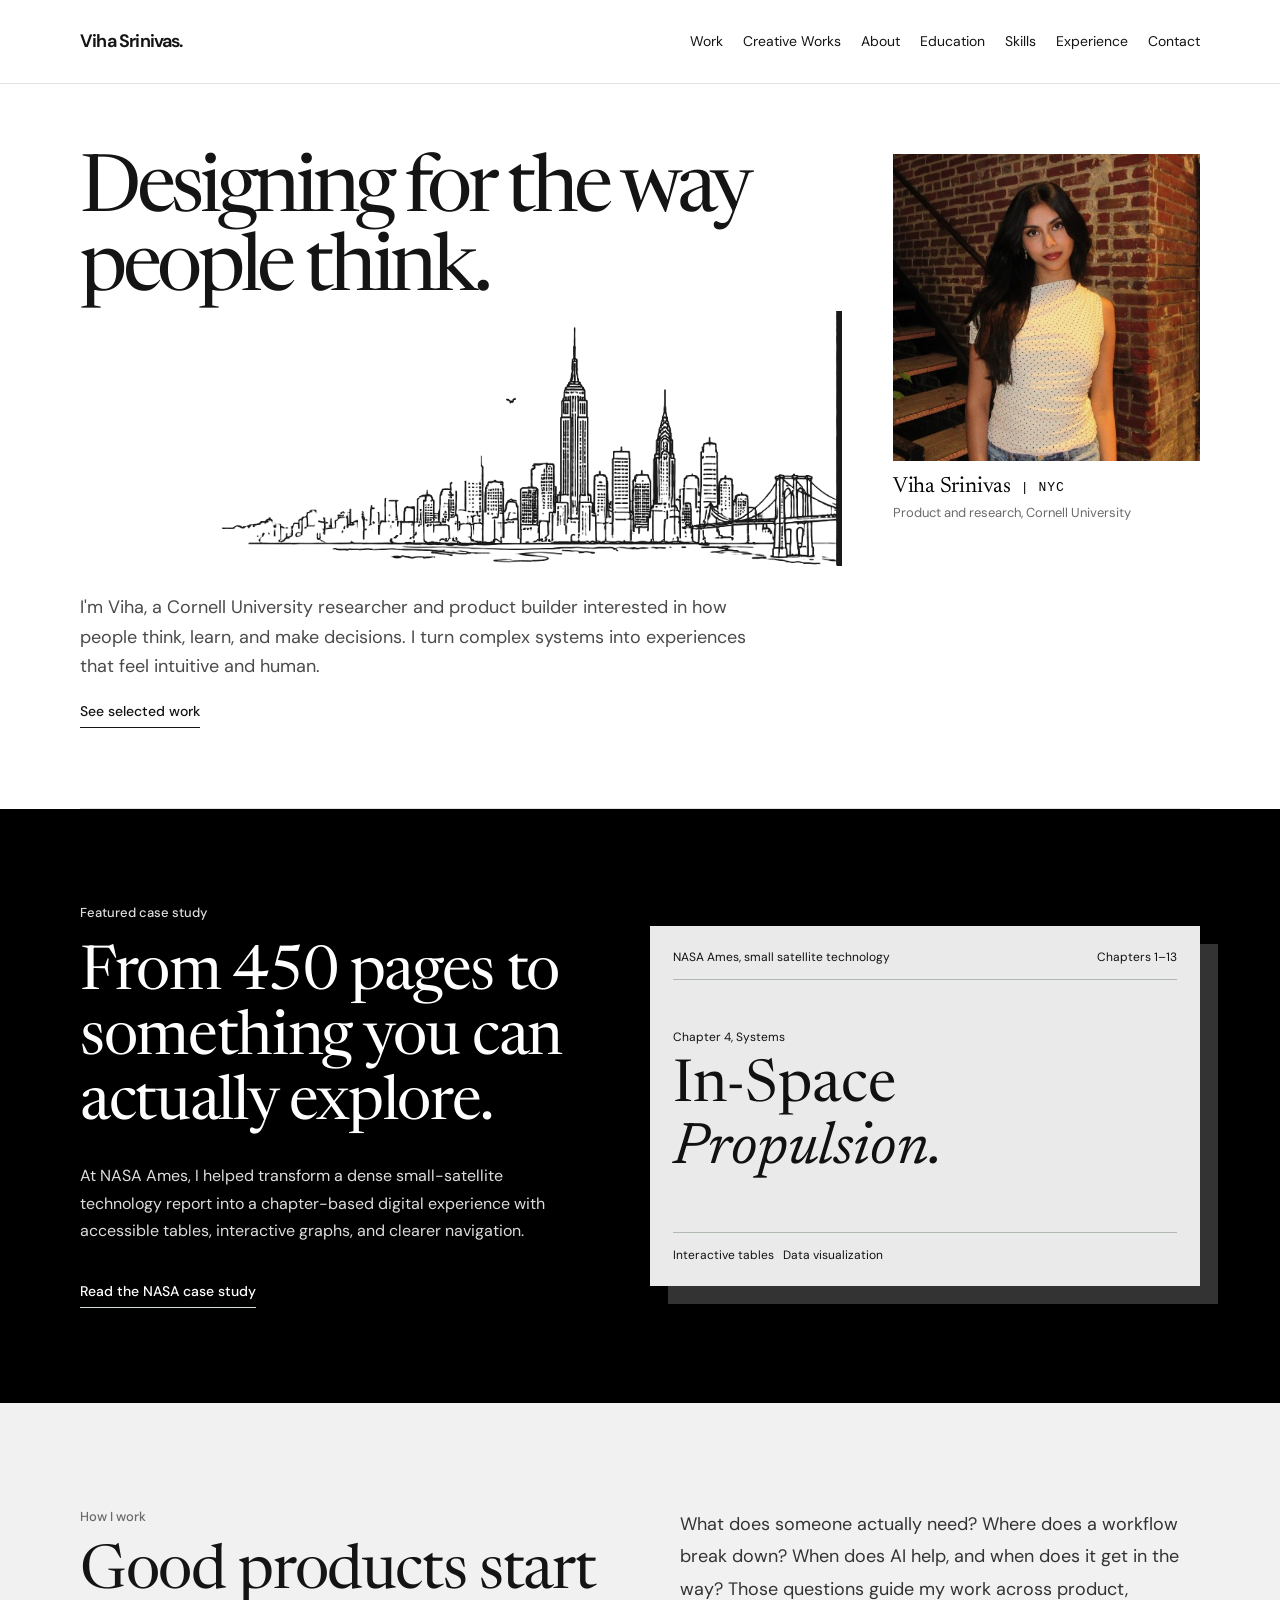
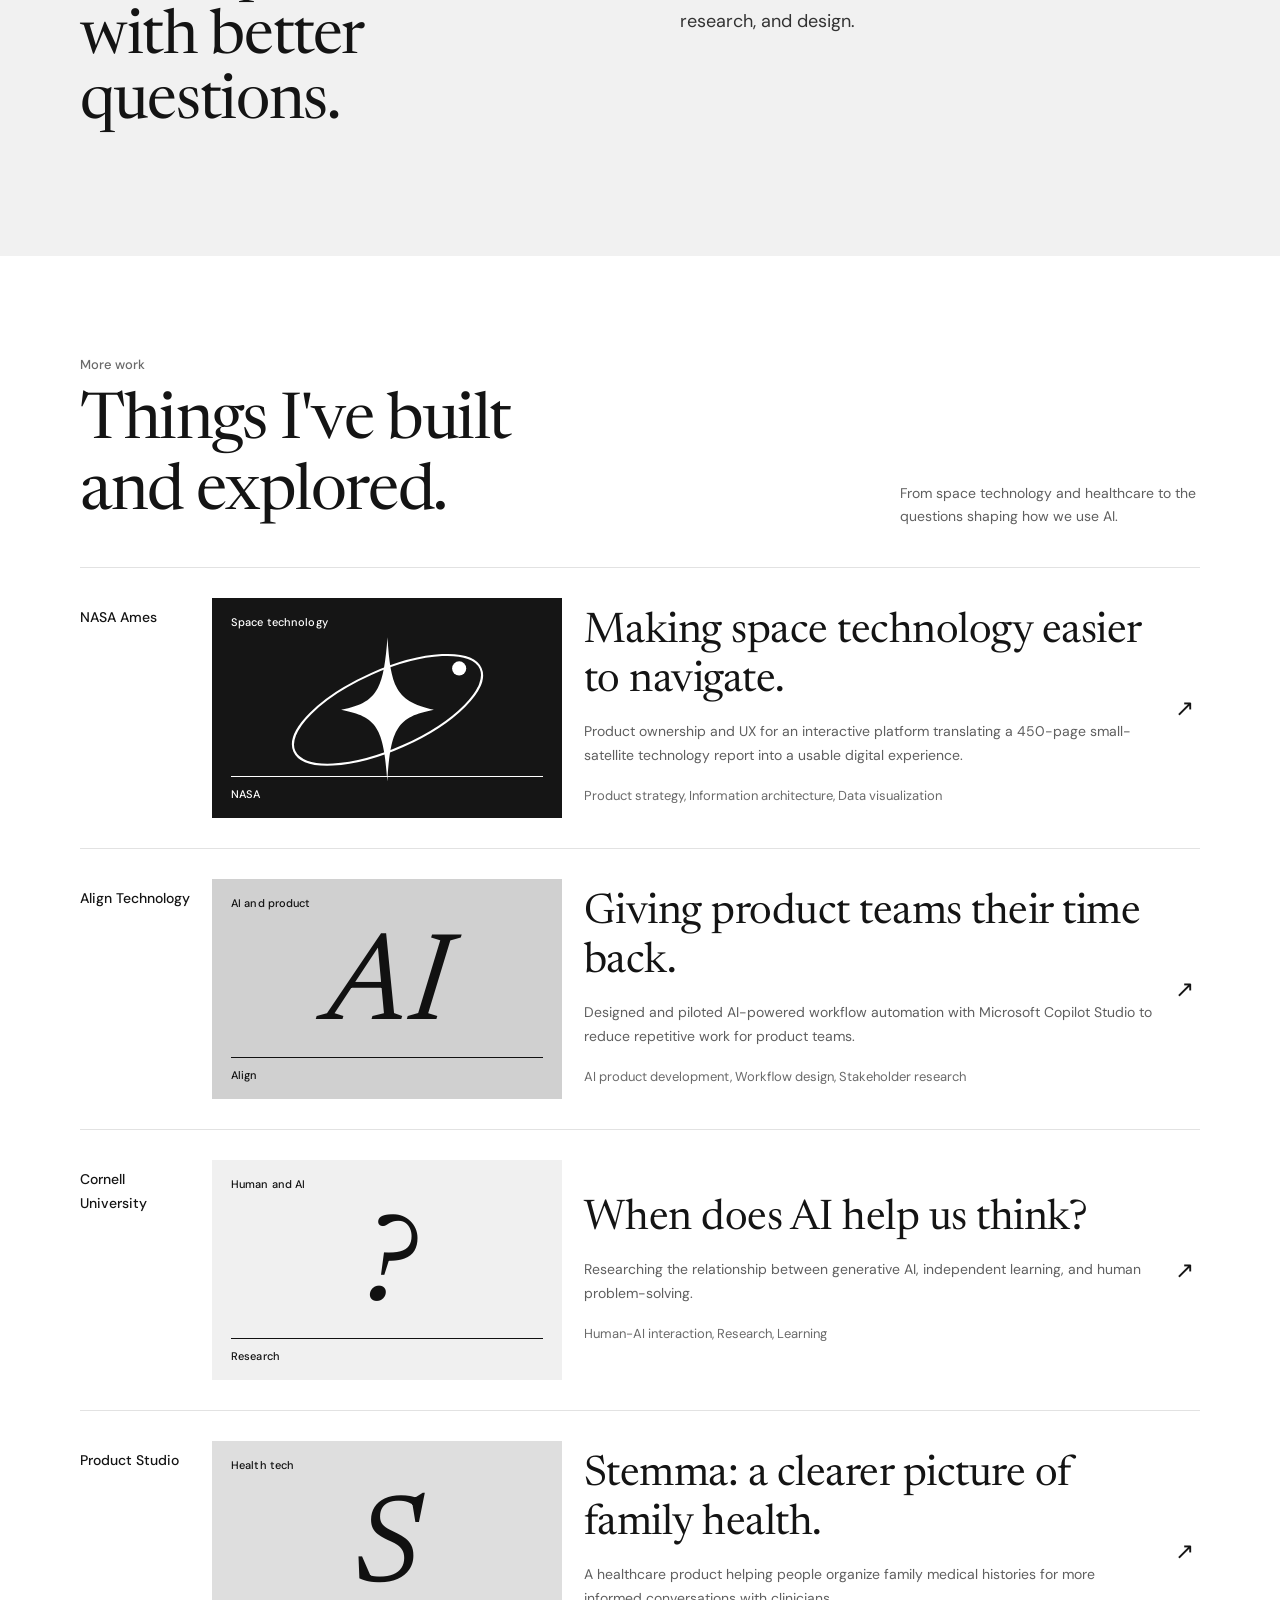
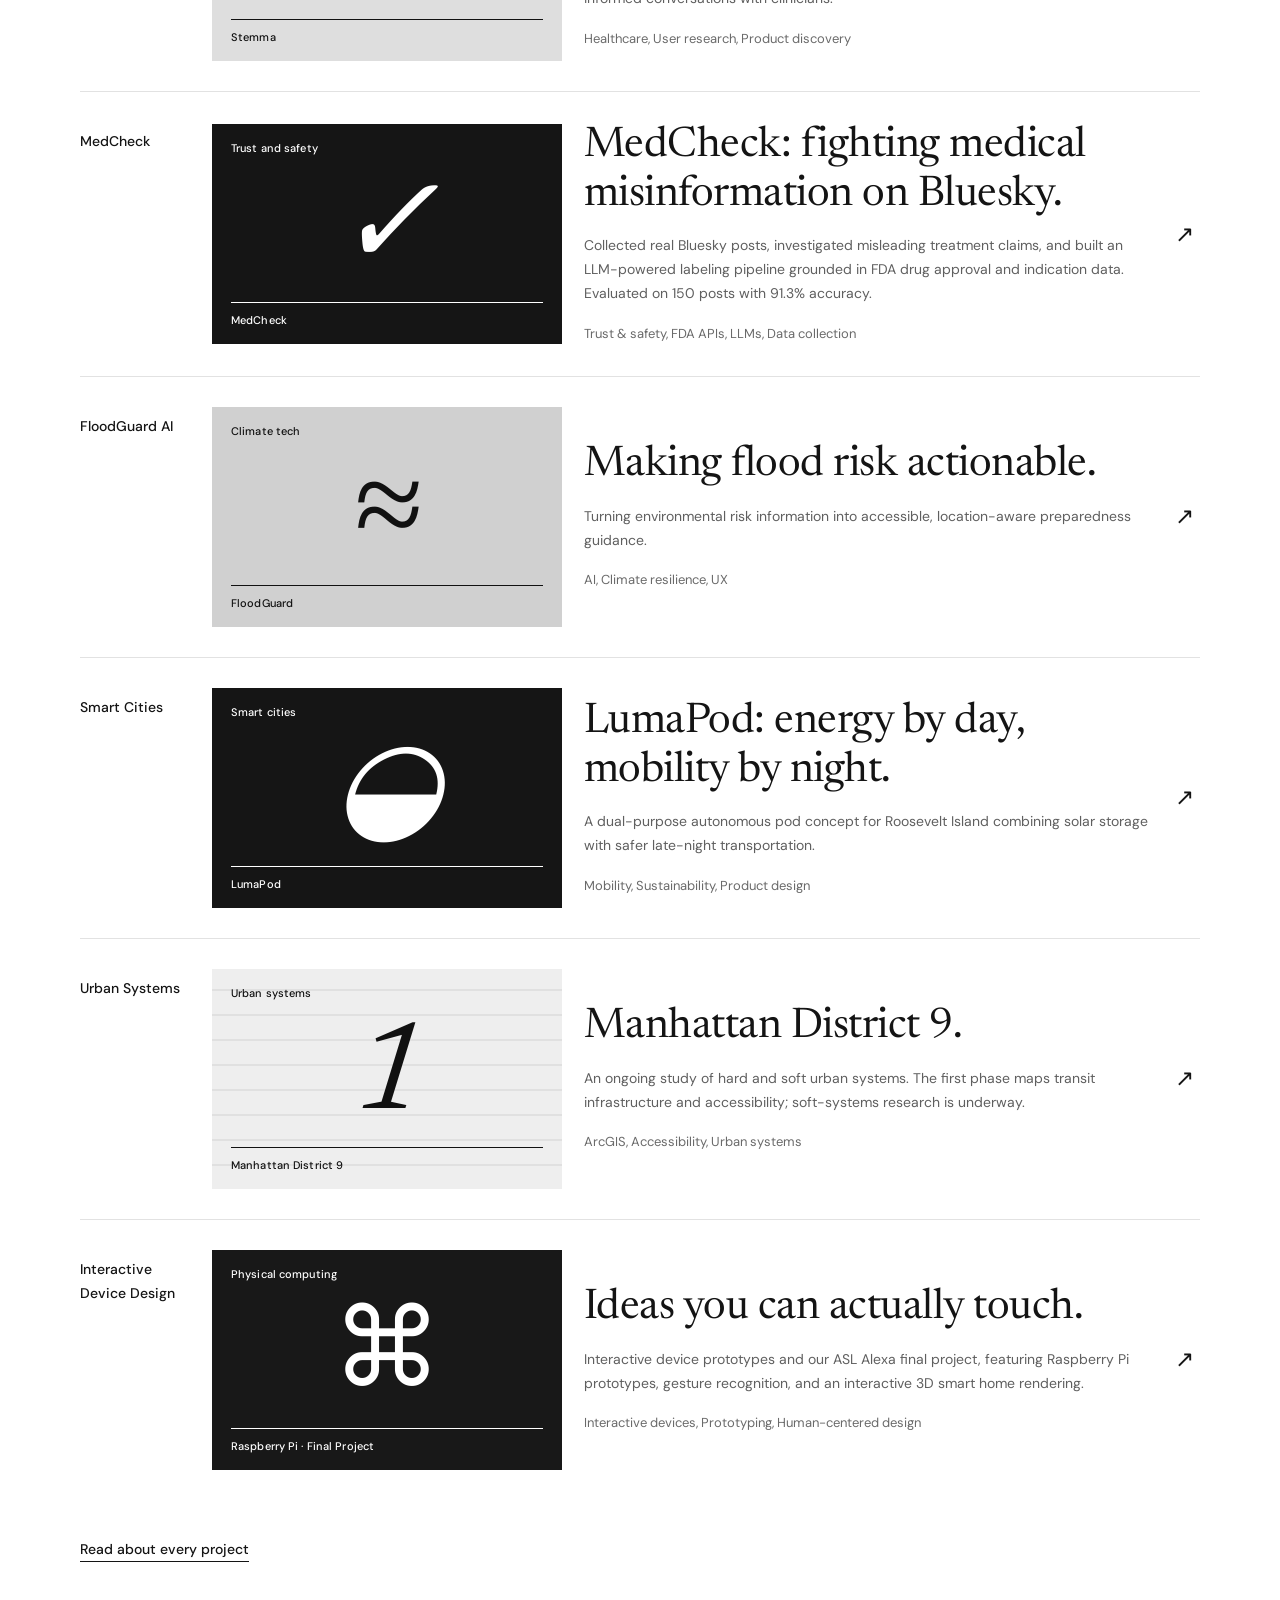
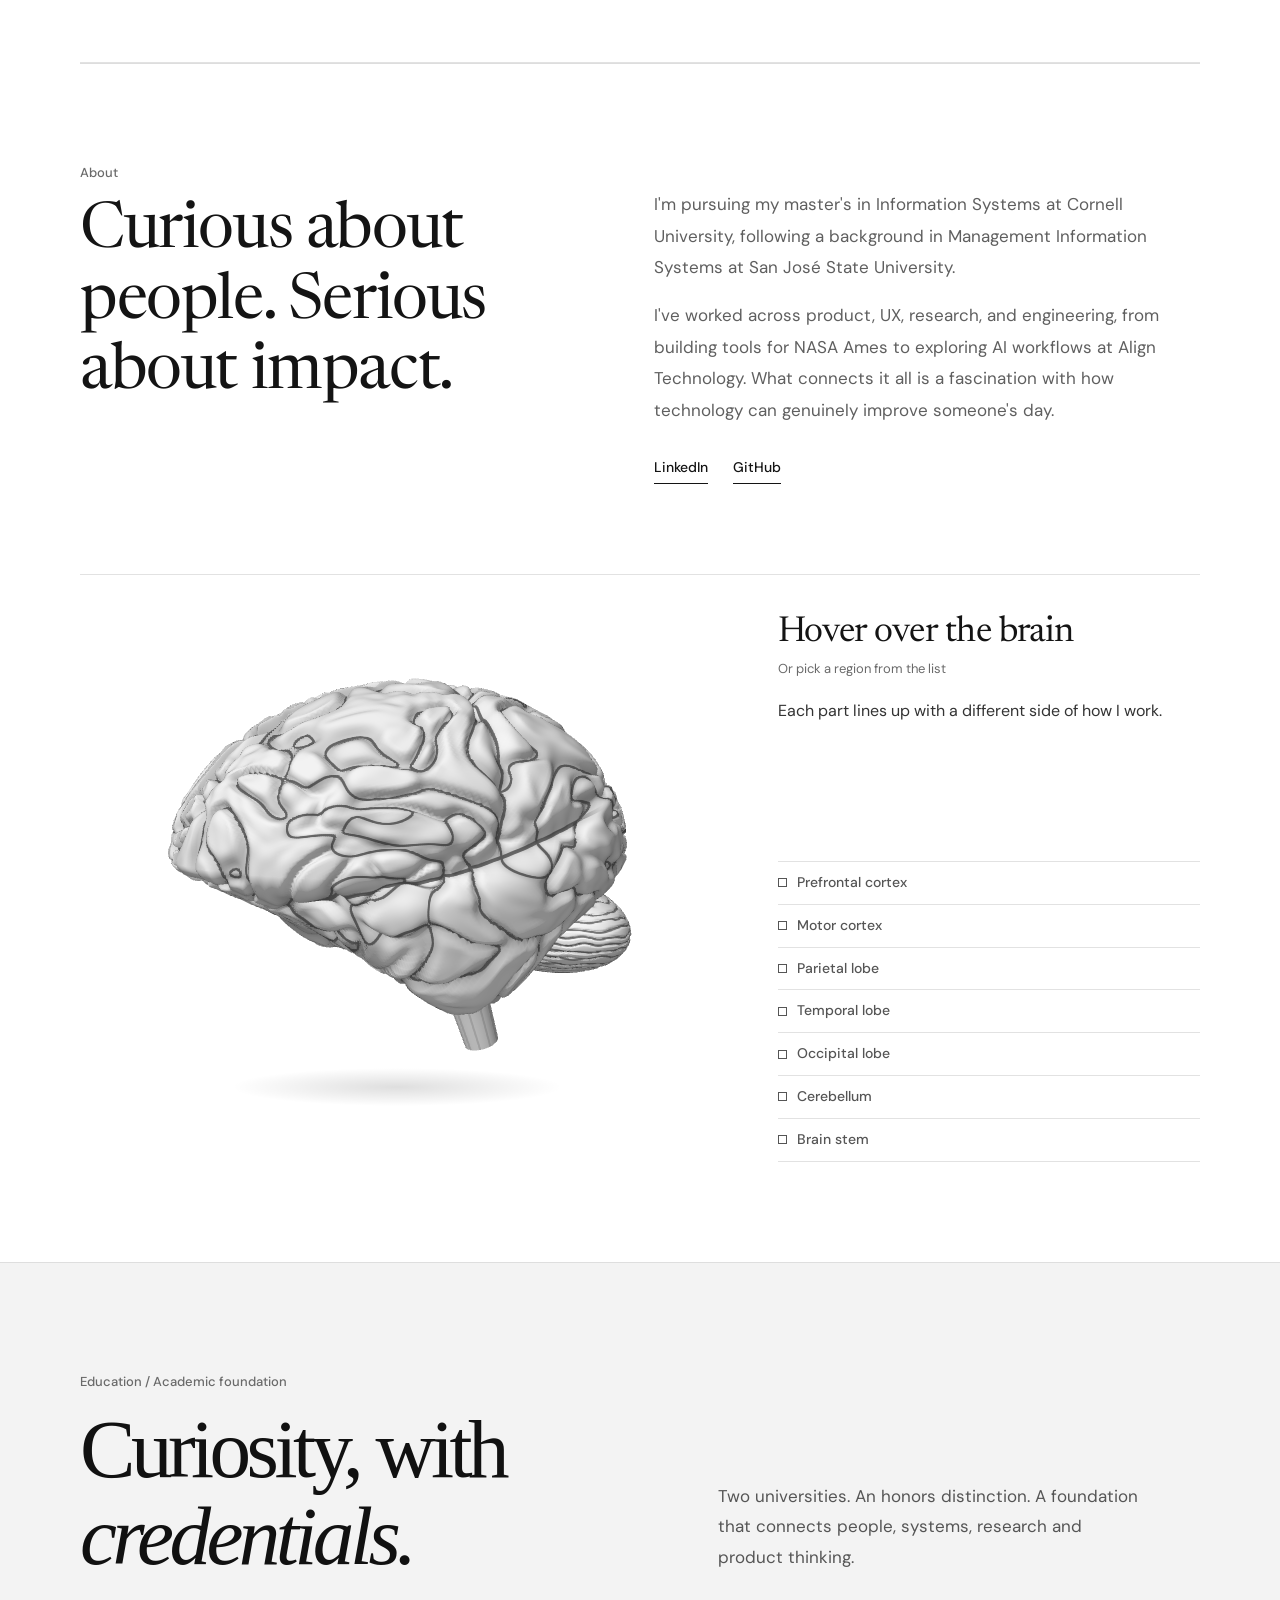
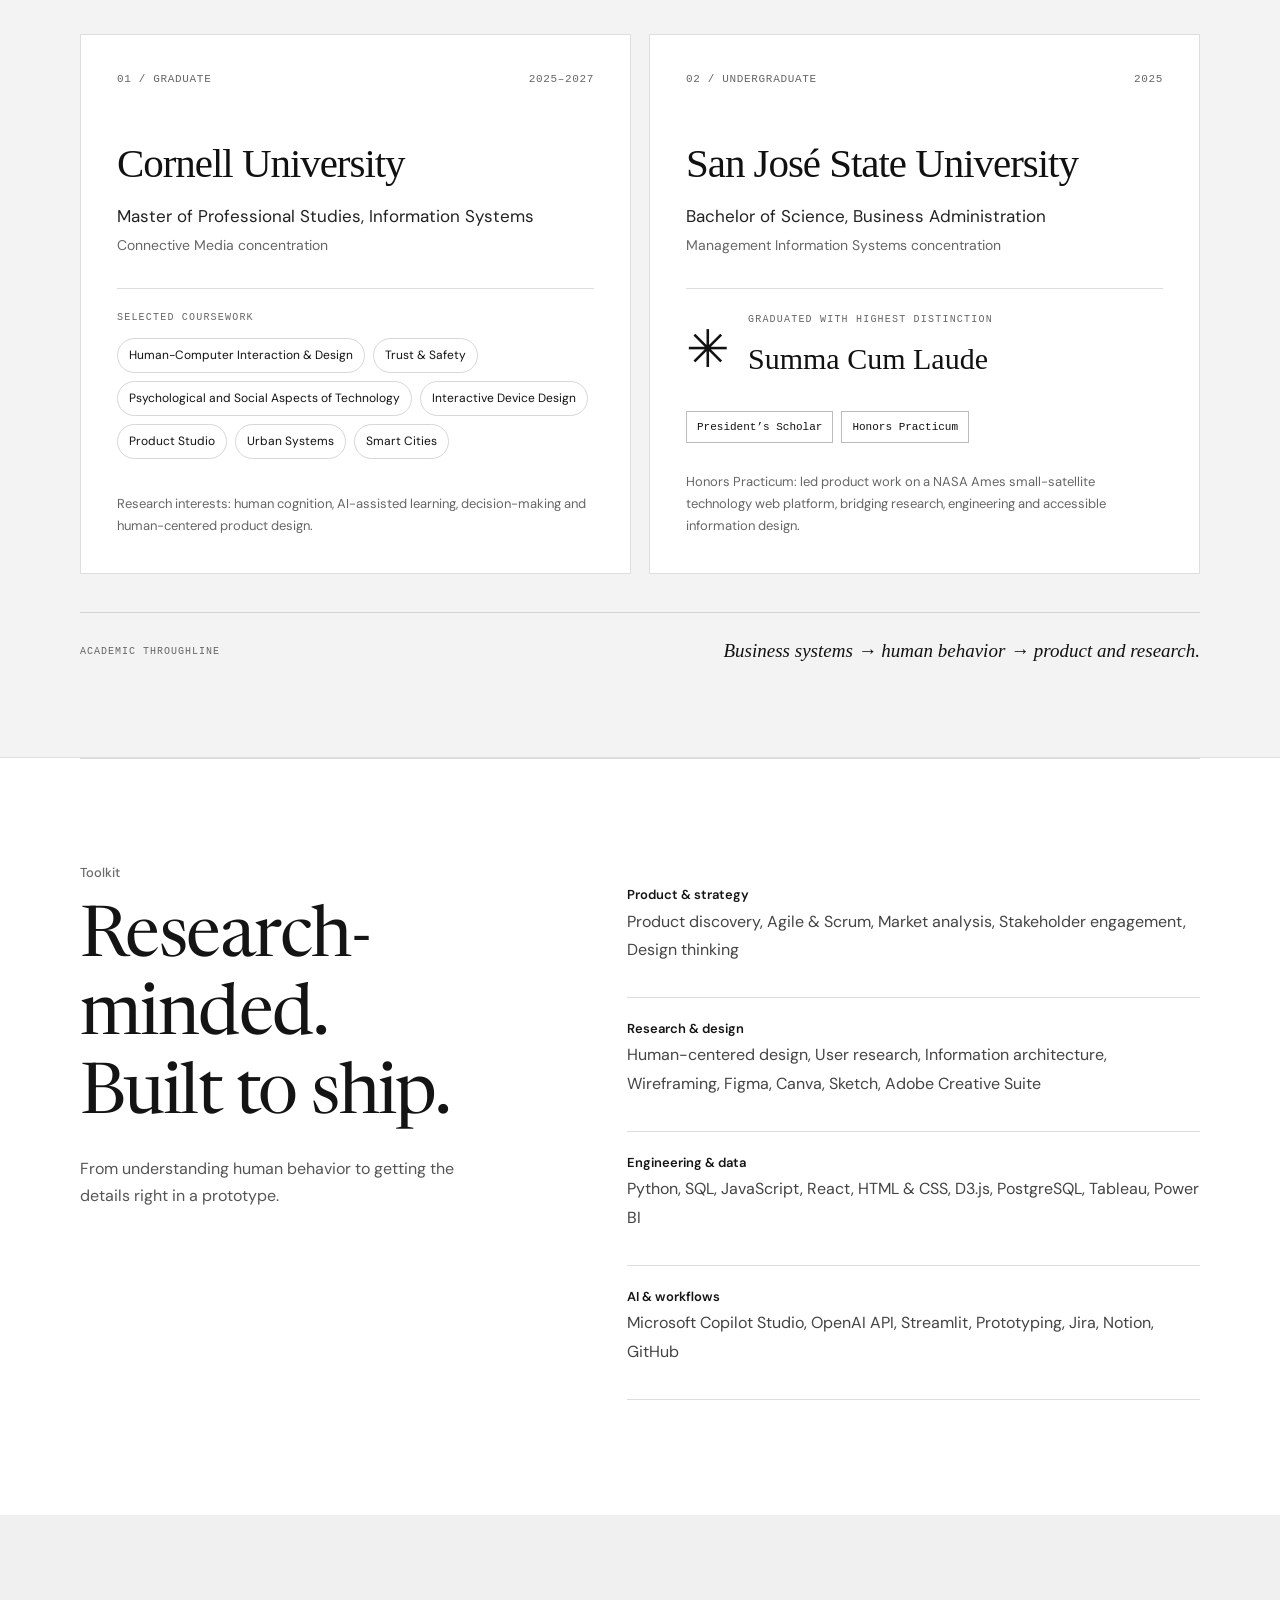
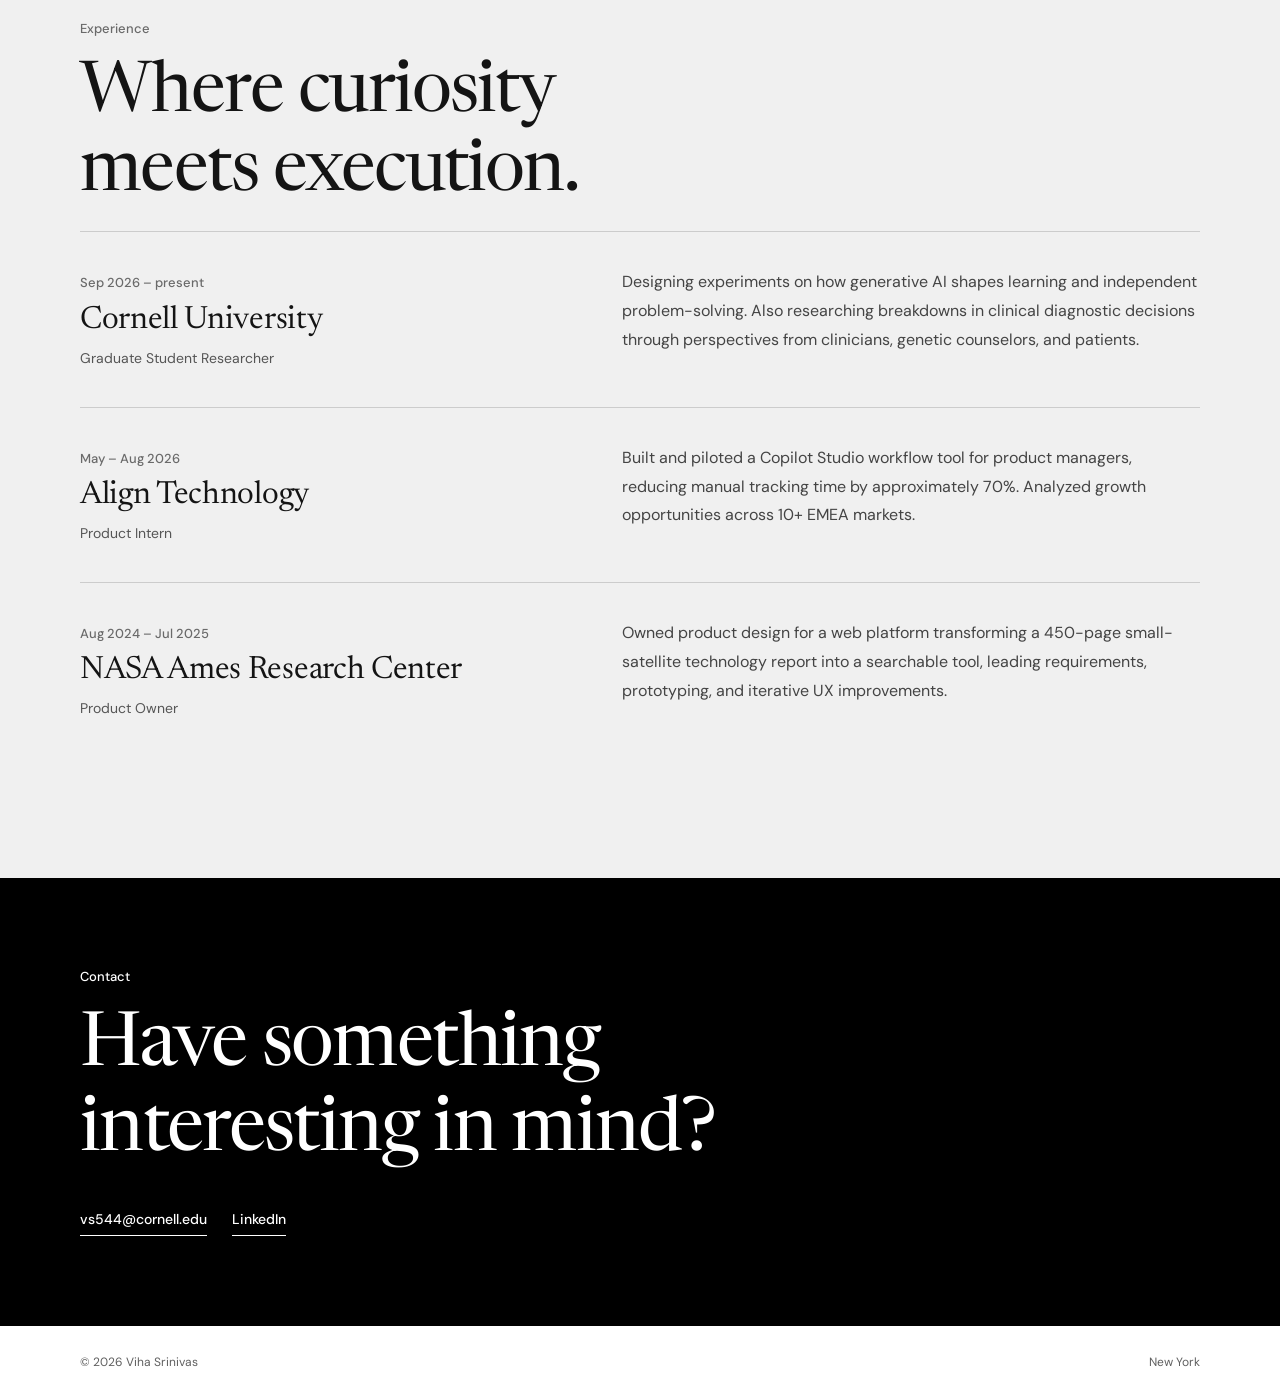
==== index.html @ 6c6f04f1 "Fix homepage hero by placing skyline in normal layout without overlap" ====
<!doctype html>
<html lang="en"><head><meta charset="utf-8"><meta name="viewport" content="width=device-width,initial-scale=1"><meta name="theme-color" content="#ffffff"><meta name="description" content="Viha Srinivas ,  product management, human-centered design, and responsible AI."><title>Viha Srinivas ,  Product, Design & AI</title><link rel="canonical" href="https://vihasrin.github.io/"><link rel="preload" href="assets/fonts/newsreader-opsz.woff2" as="font" type="font/woff2" crossorigin><script>document.documentElement.classList.add('js')</script><style>@font-face{font-family:'Newsreader';src:url('assets/fonts/newsreader-opsz.woff2') format('woff2');font-weight:200 800;font-style:normal;font-display:swap}@font-face{font-family:'Newsreader';src:url('assets/fonts/newsreader-italic.woff2') format('woff2');font-weight:200 800;font-style:italic;font-display:swap}@font-face{font-family:'DM Sans';src:url('assets/fonts/dm-sans-opsz.woff2') format('woff2');font-weight:100 1000;font-style:normal;font-display:swap}body{font-family:'DM Sans',Arial,sans-serif}h1,h2,.project h3{font-family:'Playfair Display',Georgia,serif}.tag,.number,.metric{font-family:'DM Mono',monospace}.hero{min-height:650px;display:flex;flex-direction:column;justify-content:center}.feature{background:#202a25;color:#f6f6ef;padding:95px 0}.feature .tag{color:#b2c6b2}.feature-inner{display:grid;grid-template-columns:1fr 1.1fr;gap:70px;align-items:center}.feature h2{font-size:clamp(48px,5.5vw,80px);line-height:1.08;margin:20px 0 25px}.feature p:not(.tag){color:#c9d1c9;max-width:470px;font-size:16px}.feature .arrow-link{display:inline-block;margin-top:20px;border-color:#d6dfd5}.feature-art{min-height:360px;background:#e7e9e4;color:#202a25;padding:23px;box-shadow:20px 20px 0 #3a4b3e;display:flex;flex-direction:column;justify-content:space-between}.feature-art .art-top{display:flex;justify-content:space-between;border-bottom:1px solid #afb9af;padding-bottom:14px;font:10px 'DM Mono',monospace}.feature-art .art-center{font-family:'Playfair Display',serif;font-size:clamp(40px,4.6vw,70px);line-height:1.05}.feature-art .art-bottom{border-top:1px solid #afb9af;padding-top:14px;font:11px 'DM Mono',monospace}.chapter{font-size:12px;display:block;margin-bottom:14px;font-family:'DM Mono',monospace}.section-intro{background:#eeeae3;padding:105px 0}.intro-grid{display:grid;grid-template-columns:1fr 1fr;gap:80px}.intro-grid h2{font-size:clamp(46px,6vw,82px);line-height:1.12;margin:15px 0}.intro-grid p:not(.tag){font-size:18px;color:#525850;line-height:1.8}.editorial-quote{font-family:'Playfair Display',serif;font-style:italic;font-size:clamp(28px,3vw,43px);line-height:1.4;margin-top:60px;color:#596e5b}.project:hover{background:#f1f3ee}.contact{background:#cdd7cd}@media(max-width:750px){.feature{padding:70px 0}.feature-inner,.intro-grid{grid-template-columns:1fr;gap:40px}.feature-art{min-height:300px;box-shadow:9px 9px 0 #3a4b3e}.section-intro{padding:70px 0}.editorial-quote{margin-top:20px}.hero{min-height:0}}
:root{--bg:#f8f8f5;--ink:#202421;--sub:#616963;--line:#d9ddd7;--accent:#526c58}*{box-sizing:border-box}html{scroll-behavior:smooth}body{margin:0;background:var(--bg);color:var(--ink);font:15px/1.7 -apple-system,BlinkMacSystemFont,"Segoe UI",Arial,sans-serif;-webkit-font-smoothing:antialiased}a{color:inherit;text-decoration:none}a:hover{color:var(--accent)}a:focus-visible{outline:2px solid var(--accent);outline-offset:5px}.wrap{width:min(1120px,calc(100% - 72px));margin:0 auto}header{border-bottom:1px solid var(--line)}header .wrap{display:flex;align-items:center;justify-content:space-between;min-height:83px}.brand{font-size:18px;font-weight:650;letter-spacing:-.045em}nav{display:flex;gap:34px;font-size:13px}nav a{transition:color .2s}.tag{font-size:11px;text-transform:uppercase;letter-spacing:.15em;font-weight:600;color:var(--accent)}.hero{padding:120px 0 120px;border-bottom:1px solid var(--line)}h1,h2,h3,p{margin-top:0}h1,h2{font-family:Georgia,"Times New Roman",serif;font-weight:400;letter-spacing:-.052em}h1{font-size:clamp(58px,8vw,112px);line-height:1.05;max-width:1030px;margin:25px 0 37px}h1 em{font-weight:400;color:var(--accent)}.hero-bottom{display:flex;align-items:flex-end;justify-content:space-between;gap:40px}.hero-bottom p{font-size:19px;line-height:1.65;color:var(--sub);max-width:660px;margin:0}.arrow-link{font-size:13px;white-space:nowrap;border-bottom:1px solid var(--ink);padding-bottom:6px}.arrow-link:hover{border-color:var(--accent)}.section{padding:100px 0}.section-head{display:flex;justify-content:space-between;align-items:end;gap:30px;margin-bottom:38px}.section-head h2{font-size:clamp(38px,5vw,64px);line-height:1.1;margin:14px 0 0}.section-head p{color:var(--sub);max-width:300px;font-size:14px;margin:0}.work{border-bottom:1px solid var(--line)}.project{display:grid;grid-template-columns:170px minmax(0,1fr) 35px;gap:45px;padding:36px 0 43px;border-top:1px solid var(--line);align-items:start}.project .number{color:var(--sub);font-size:12px;letter-spacing:.04em}.project h3{font-family:Georgia,"Times New Roman",serif;font-weight:400;font-size:clamp(27px,3.3vw,43px);letter-spacing:-.045em;line-height:1.18;margin:0 0 15px}.project p{max-width:670px;color:var(--sub);font-size:14px;margin:0 0 13px}.project .metric{font-size:12px;color:var(--accent);font-weight:650}.project .open{font-size:23px;transition:transform .2s}.project:hover .open{transform:translate(4px,-4px)}.about{display:grid;grid-template-columns:1fr 1.15fr;gap:100px}.about h2{font-size:clamp(42px,5vw,68px);line-height:1.1;margin:15px 0}.about-copy{padding-top:25px}.about-copy p{font-size:17px;color:var(--sub);line-height:1.85}.smalllinks{display:flex;gap:25px;flex-wrap:wrap;margin-top:30px}.contact{padding:90px 0;background:#e9ede7}.contact h2{font-size:clamp(43px,6vw,75px);line-height:1.13;max-width:780px;margin:20px 0 33px}.contact .smalllinks{margin:0}footer .wrap{padding:26px 0;display:flex;justify-content:space-between;gap:20px;color:var(--sub);font-size:12px}@media(max-width:750px){.wrap{width:calc(100% - 40px)}header .wrap{min-height:70px}nav{gap:17px;font-size:12px}.hero{padding:78px 0 75px}.hero-bottom{align-items:start;flex-direction:column;gap:25px}.hero-bottom p{font-size:17px}.section{padding:70px 0}.section-head{align-items:start;flex-direction:column}.project{grid-template-columns:48px 1fr 22px;gap:13px;padding:27px 0}.project h3{font-size:29px}.about{grid-template-columns:1fr;gap:15px}.about-copy{padding:0}.contact{padding:65px 0}footer .wrap{flex-direction:column}}@media(prefers-reduced-motion:reduce){html{scroll-behavior:auto}*{transition:none!important}}
/* NYC monochrome editorial override */:root{--bg:#fff;--ink:#111;--sub:#565656;--line:#dedede;--accent:#111}html{background:#fff}body{background:#fff!important;color:#111!important}header,footer{background:#fff!important;border-color:#dedede!important}.tag,.eyebrow,.meta,.number,.metric,.result{color:#333!important}h1 em,h2 em,.brand span{color:#111!important}a:hover{color:#555!important}.feature{background:#111!important;color:#fff!important}.feature .tag,.feature p:not(.tag){color:#ddd!important}.feature-art{background:#eaeaea!important;color:#111!important;box-shadow:18px 18px 0 #333!important}.section-intro{background:#f1f1f1!important}.intro-grid p:not(.tag),.editorial-quote{color:#333!important}.work,.about,.section{background:#fff!important}.project:hover{background:#f5f5f5!important}.contact{background:#111!important;color:#fff!important}.contact .tag,.contact .arrow-link{color:#fff!important;border-color:#fff!important}.ending{background:#fff!important}.logo span{color:#111!important}::selection{background:#111;color:#fff}@media(max-width:750px){.feature-art{box-shadow:8px 8px 0 #333!important}}/* Refined original monochrome direction */.hero{position:relative;min-height:690px;padding-top:95px;padding-bottom:75px;overflow:hidden}.hero h1{position:relative;z-index:2;max-width:850px;font-size:clamp(65px,7.5vw,112px);line-height:1.06}.hero>.tag,.hero-bottom{position:relative;z-index:2}.cognition-art{position:absolute;right:-10px;top:125px;width:min(42%,430px);z-index:1;opacity:.93}.cognition-art svg{display:block;width:100%;filter:grayscale(1)}.brain-caption{display:block;text-align:center;font:10px 'DM Mono',monospace;letter-spacing:.1em;color:#555}.hero-bottom{max-width:730px}.skills{display:grid;grid-template-columns:1fr 1.2fr;gap:70px;border-top:1px solid #ddd;padding-top:105px;padding-bottom:115px}.skills h2,.experience-band h2{font-family:'Playfair Display',Georgia,serif;font-size:clamp(48px,5.5vw,78px);line-height:1.12;font-weight:400;margin:18px 0}.skills h2 em,.experience-band h2 em{font-weight:400}.skills-intro{max-width:380px;color:#555}.skills-list>div{border-bottom:1px solid #ddd;padding:16px 0}.skills-list p{font-size:16px;color:#444;line-height:1.8}.experience-band{background:#f0f0f0;padding:105px 0 120px}.experience-band .tag{color:#555}.experience-item{display:grid;grid-template-columns:1fr 1.2fr;gap:60px;padding:36px 0;border-top:1px solid #ccc}.experience-item h3{font:32px 'Playfair Display',Georgia,serif;margin:8px 0}.experience-item p{color:#444;font-size:16px;line-height:1.8;margin:0}.experience-item .role{font-size:14px;color:#555}.about{border-top:1px solid #ddd}.brand span{color:#111!important}nav{flex-wrap:wrap;gap:20px}@media(max-width:780px){.cognition-art{opacity:.17;width:68%;top:135px;right:-90px}.hero h1{font-size:clamp(55px,10vw,85px)}.skills,.experience-item{grid-template-columns:1fr;gap:12px}.skills{padding-top:70px}.experience-band{padding:75px 0}.brain-caption{display:none}}.about{position:relative}.portrait-wrap{grid-column:1/-1;margin-bottom:30px}.portrait{display:block;width:210px;height:210px;object-fit:cover;object-position:50% 32%;border-radius:50%;filter:grayscale(1);border:1px solid #ddd}@media(max-width:780px){.portrait{width:155px;height:155px}}.hero-portrait{position:absolute;right:2%;top:125px;width:225px;height:270px;overflow:hidden;border-radius:120px 120px 8px 8px;z-index:1;background:#eee}.hero-portrait img{width:100%;height:100%;object-fit:cover;object-position:50% 32%;filter:none!important}.hero h1{max-width:820px}.hero-bottom{max-width:680px}@media(max-width:780px){.hero-portrait{position:relative;top:auto;right:auto;width:150px;height:180px;margin:18px 0 24px}.hero{padding-top:65px}.hero h1{font-size:clamp(53px,9vw,80px)}} /* Restored bespoke project thumbnails in the original editorial layout */.work .project{display:grid!important;grid-template-columns:110px minmax(230px,350px) minmax(0,1fr) 25px!important;align-items:center;gap:22px;padding:30px 0}.work .project .number{align-self:start;padding-top:8px}.project-cover{height:220px;min-width:0;display:flex;flex-direction:column;justify-content:space-between;padding:17px 19px;background:#e9e9e9;color:#111;overflow:hidden;position:relative;transition:transform .2s}.project:hover .project-cover{transform:scale(1.015)}.cover-top,.cover-bottom{font:10px 'DM Mono',monospace;letter-spacing:.08em;position:relative;z-index:2}.cover-bottom{border-top:1px solid currentColor;padding-top:10px}.cover-emblem{position:absolute;inset:0;display:flex;align-items:center;justify-content:center;font:italic 125px/1 'Playfair Display',Georgia,serif}.cover-emblem svg{width:74%;height:78%;display:block}.cover-nasa,.cover-medcheck,.cover-smart-cities{background:#151515;color:#fff}.cover-align,.cover-floodguard{background:#d0d0d0}.cover-research{background:#f0f0f0}.cover-clinical{background:#dedede}.cover-urban-systems{background:repeating-linear-gradient(0deg,#eee,#eee 23px,#d2d2d2 24px,#eee 25px)}@media(max-width:950px){.work .project{grid-template-columns:95px minmax(180px,250px) minmax(0,1fr) 20px!important;gap:16px}.project-cover{height:180px}.cover-emblem{font-size:95px}}@media(max-width:650px){.work .project{grid-template-columns:minmax(0,1fr) 24px!important;gap:12px}.work .project .number{grid-column:1/-1}.project-cover{grid-column:1/-1;height:235px}.work .project>div:not(.project-cover){grid-column:1}.work .project>.open{grid-column:2}.cover-emblem{font-size:135px}}.hero-portrait{width:225px;height:225px;top:125px;right:2%;border-radius:0}.hero-portrait img{object-position:50% 25%}@media(max-width:780px){.hero-portrait{width:150px;height:150px;top:auto;right:auto}}/* Type, hero figure and brain. Appended last on purpose so it wins over the layers above. */
:root{--serif:'Newsreader',Georgia,serif;--sans:'DM Sans',-apple-system,BlinkMacSystemFont,'Segoe UI',Arial,sans-serif;--ink:#000;--sub:#5f5f5f;--line:#e2e2e2}
body{font-family:var(--sans);font-size:16px;color:#141414!important;font-optical-sizing:auto}
h1,h2,h3,.project h3,.skills h2,.experience-band h2,.experience-item h3,.feature-art .art-center,.cover-emblem,.brain-name,.hero-name{font-family:var(--serif);font-optical-sizing:auto}
h1,h2{font-weight:400;letter-spacing:-.022em}
.project h3{letter-spacing:-.012em;line-height:1.15}
.experience-item h3{letter-spacing:-.01em}
header,footer{border-color:var(--line)!important}
nav{font-size:14px}
::selection{background:#000;color:#fff}
.feature,.contact{background:#000!important}
.feature h2{font-size:clamp(42px,4.8vw,68px);line-height:1.06}
.intro-grid h2{font-size:clamp(40px,4.8vw,68px);line-height:1.06}
.tag{font-family:var(--sans)!important;font-size:13px!important;line-height:1.4;text-transform:none!important;letter-spacing:0!important;font-weight:500!important;color:#6a6a6a!important}
.skills-list .tag{color:#141414!important;font-weight:600!important}
.experience-item .tag{font-variant-numeric:tabular-nums}
.arrow-link{font-size:14px;font-weight:500;border-bottom:1px solid currentColor;padding-bottom:3px}
.work .project .number{font-family:var(--sans);font-size:14px;font-weight:500;letter-spacing:0;color:#141414!important}
.project .metric{font-family:var(--sans);font-size:13px;font-weight:400;color:#6a6a6a!important}
.cover-top,.cover-bottom{font:500 11px/1.3 var(--sans);letter-spacing:.01em}
.feature-art .art-top,.feature-art .art-bottom,.chapter{font-family:var(--sans);font-size:12px;letter-spacing:0}

/* Hero: the photo hangs from the same top line as the headline, name underneath */
.hero{display:grid;grid-template-columns:minmax(0,1fr) clamp(190px,17vw,240px);column-gap:clamp(40px,7vw,112px);align-items:start;min-height:0;padding-top:clamp(64px,8vw,120px);padding-bottom:clamp(64px,7vw,104px);overflow:visible}
.hero-text{min-width:0}
.hero h1{font-size:clamp(46px,6.3vw,92px);line-height:1;letter-spacing:-.025em;max-width:none;margin:0 0 clamp(32px,4.5vw,56px);text-wrap:balance}
.hero-bottom{max-width:none;display:flex;align-items:flex-end;justify-content:space-between;gap:40px}
.hero-bottom p{font-size:18px;max-width:34em;color:#4a4a4a}
.hero-figure{margin:0;padding-top:clamp(0px,.25vw,4px)}
.hero-photo{aspect-ratio:1/1;overflow:hidden;background:#eee}
.hero-photo img{display:block;width:100%;height:100%;object-fit:cover;object-position:50% 20%}
.hero-figure figcaption{display:flex;flex-direction:column;gap:2px;margin-top:14px}
.hero-name{font-size:22px;line-height:1.15;letter-spacing:-.01em;color:#000}
.hero-role{font-size:13px;color:#6a6a6a}
@media(max-width:780px){.hero{grid-template-columns:1fr;padding-top:40px;padding-bottom:56px}.hero-figure{grid-row:1;width:min(176px,48vw);margin-bottom:36px;padding:0}.hero h1{font-size:clamp(42px,11.5vw,64px)}.hero-bottom{flex-direction:column;align-items:flex-start;gap:24px}.hero-bottom p{font-size:17px}}

/* Brain in About */
.about{row-gap:0}
.brain{grid-column:1/-1;position:relative;display:grid;grid-template-columns:minmax(0,1.5fr) minmax(250px,1fr);column-gap:clamp(32px,5vw,80px);align-items:center;margin-top:clamp(56px,7vw,96px);padding-top:clamp(24px,3vw,40px);border-top:1px solid var(--line)}
.brain-stage{position:relative;aspect-ratio:4/3;min-width:0;isolation:isolate}
.brain-stage::after{content:"";position:absolute;left:24%;right:24%;bottom:4%;height:8%;background:radial-gradient(closest-side,rgba(0,0,0,.13),rgba(0,0,0,0));pointer-events:none;z-index:-1}
.brain-canvas{display:block;width:100%;height:100%;cursor:grab;touch-action:pan-y;opacity:0;transition:opacity .7s ease}
.brain-ready .brain-canvas{opacity:1}
.brain-side{min-width:0}
.brain-panel{min-height:13.5em}
.brain-name{font-size:clamp(28px,2.8vw,38px);line-height:1.1;letter-spacing:-.015em;font-weight:400;margin:0 0 6px}
.brain-role{font-size:13px;color:#6a6a6a;margin:0 0 16px}
.brain-detail{font-size:16px;line-height:1.7;color:#333;margin:0;max-width:40ch}
.brain-panel.is-swap>*{animation:brainSwap .3s ease both}
@keyframes brainSwap{from{opacity:0;transform:translateY(5px)}to{opacity:1;transform:none}}
.brain-regions{list-style:none;margin:32px 0 0;padding:0;border-top:1px solid var(--line)}
.brain-regions li{border-bottom:1px solid var(--line)}
.brain-regions button{appearance:none;background:none;border:0;margin:0;padding:9px 0;width:100%;display:block;text-align:left;font:inherit;color:#555;cursor:pointer}
.r-name{display:flex;align-items:center;gap:10px;font-size:14px;font-weight:500}
.r-name::before{content:"";width:7px;height:7px;flex:none;border:1px solid currentColor;transition:background .15s}
.brain-regions button:hover,.brain-regions button.is-on{color:#000}
.brain-regions button.is-on .r-name::before,.brain-regions button[aria-pressed="true"] .r-name::before{background:#000}
.brain-regions button:focus-visible{outline:2px solid #000;outline-offset:3px}
.r-role{font-size:13px;color:#6a6a6a;margin-top:2px}
.r-detail{font-size:15px;line-height:1.65;color:#333;margin-top:6px;max-width:62ch}
.js .r-role,.js .r-detail{display:none}
.brain-leader{position:absolute;inset:0;width:100%;height:100%;pointer-events:none;overflow:visible;opacity:0;transition:opacity .2s}
.brain-leader.is-on{opacity:1}
.brain-leader path{fill:none;stroke:#000;stroke-width:1}
.brain-leader circle{fill:#fff;stroke:#000;stroke-width:1.5}
html:not(.js) .brain,.brain.brain-fallback{grid-template-columns:1fr}
html:not(.js) .brain-stage,html:not(.js) .brain-panel,html:not(.js) .brain-leader,.brain-fallback .brain-stage,.brain-fallback .brain-panel,.brain-fallback .brain-leader{display:none}
html:not(.js) .r-role,html:not(.js) .r-detail,.brain-fallback .r-role,.brain-fallback .r-detail{display:block}
html:not(.js) .brain-regions button,.brain-fallback .brain-regions button{padding:16px 0;cursor:default;color:#000}
html:not(.js) .r-name::before,.brain-fallback .r-name::before{display:none}
@media(max-width:859px){.brain{grid-template-columns:1fr;row-gap:24px}.brain-stage{aspect-ratio:8/7}.brain-panel{min-height:0}}
@media(max-width:620px){header .wrap{flex-wrap:wrap;row-gap:4px;padding:14px 0}.brand{white-space:nowrap}nav{gap:16px;font-size:13px}}
@media(prefers-reduced-motion:reduce){.brain-panel.is-swap>*{animation:none}.brain-canvas{transition:none}}
/* Editorial education feature */.education-section{background:#f3f3f3;color:#111;padding:110px 0 90px;border-top:1px solid #dedede;border-bottom:1px solid #dedede}.education-heading{display:grid;grid-template-columns:1.2fr 1fr;column-gap:60px;align-items:end;margin-bottom:54px}.education-heading>.tag{grid-column:1/-1;margin-bottom:15px}.education-heading h2{font-family:'Playfair Display',Georgia,serif;font-weight:400;font-size:clamp(55px,6.5vw,96px);letter-spacing:-.055em;line-height:1.05;margin:0}.education-heading h2 em{font-weight:400}.education-heading>p:last-child{max-width:430px;color:#555;line-height:1.8;font-size:17px;margin:0 0 8px}.education-grid{display:grid;grid-template-columns:1fr 1fr;gap:18px}.education-card{background:#fff;border:1px solid #dedede;padding:38px 36px 36px;min-width:0;display:flex;flex-direction:column;min-height:515px}.edu-top{display:flex;justify-content:space-between;gap:12px;color:#666;font:11px 'DM Mono',monospace;letter-spacing:.06em;margin-bottom:55px}.education-card h3{font-family:'Playfair Display',Georgia,serif;font-weight:400;font-size:clamp(34px,3.2vw,49px);line-height:1.15;letter-spacing:-.025em;margin:0 0 16px}.edu-degree{font-size:17px;line-height:1.5;color:#222;margin:0 0 5px}.edu-focus{font-size:14px;color:#666;margin:0}.edu-rule{height:1px;background:#ddd;margin:30px 0 23px}.edu-label{font:10px 'DM Mono',monospace;letter-spacing:.12em;text-transform:uppercase;color:#666;margin:0 0 15px}.edu-courses{display:flex;flex-wrap:wrap;gap:8px}.edu-courses span{border:1px solid #d7d7d7;padding:9px 11px;border-radius:99px;font-size:12px;line-height:1.25}.edu-footnote{font-size:13px;color:#666;line-height:1.7;margin:auto 0 0;padding-top:28px}.edu-honors{border-top:1px solid #ddd;margin-top:30px;padding-top:25px}.edu-honor-primary{display:flex;gap:18px;align-items:center;margin-bottom:27px}.edu-honor-star{font-size:52px;line-height:1}.edu-honor-primary .edu-label{display:block;margin-bottom:8px}.edu-honor-primary strong{font-family:'Playfair Display',Georgia,serif;font-size:30px;font-weight:400}.edu-honor-row{display:flex;flex-wrap:wrap;gap:8px}.edu-honor-row span{font:11px 'DM Mono',monospace;border:1px solid #bbb;padding:9px 10px}.edu-signoff{display:flex;justify-content:space-between;gap:20px;align-items:center;border-top:1px solid #d5d5d5;margin-top:38px;padding-top:22px}.edu-signoff span{font:10px 'DM Mono',monospace;letter-spacing:.1em;color:#666}.edu-signoff p{font-family:'Playfair Display',Georgia,serif;font-style:italic;font-size:19px;margin:0}@media(max-width:760px){.education-section{padding:75px 0}.education-heading,.education-grid{grid-template-columns:1fr}.education-heading>p:last-child{margin-top:24px}.education-card{min-height:0;padding:28px 24px}.edu-top{margin-bottom:35px}.edu-signoff{align-items:flex-start;flex-direction:column}}.cover-labs{background:#181818;color:#fff}.cover-labs .cover-emblem{font-style:normal;font-size:110px}@media(max-width:650px){.cover-labs .cover-emblem{font-size:130px}}.hero-text{position:relative}.nyc-lineart{width:min(74%,850px);margin:-10px 0 18px auto;pointer-events:none}.nyc-lineart svg{display:block;width:100%;height:auto}.hero h1{position:relative;z-index:1}.hero-city{font:400 13px 'DM Mono',monospace;letter-spacing:.08em;white-space:nowrap;vertical-align:middle;margin-left:5px}.hero-figure{position:relative;z-index:2}@media(min-width:900px){.hero{grid-template-columns:minmax(0,1fr) clamp(230px,21vw,300px);column-gap:clamp(30px,4vw,70px)}.hero h1{font-size:clamp(64px,6.4vw,104px);margin-bottom:0}.nyc-lineart{margin-top:-16px;margin-bottom:10px}.hero-bottom{margin-top:-8px}}@media(max-width:899px){.nyc-lineart{width:90%;margin:8px 0 20px auto}}.hero.wrap{position:relative;grid-template-columns:minmax(0,1fr) clamp(240px,22vw,300px);column-gap:clamp(30px,4vw,70px);align-items:start;padding-top:70px;padding-bottom:75px;min-height:520px}.hero-text{position:relative;z-index:2}.hero h1{font-size:clamp(65px,6.5vw,105px);line-height:.98;letter-spacing:-.055em;max-width:1000px;margin:0;text-wrap:initial}.hero-bottom{margin-top:135px;align-items:flex-end;position:relative;z-index:2}.hero-bottom p{max-width:680px}.hero-figure{z-index:3;position:relative;padding-top:0}.nyc-reference-art{position:absolute;top:65px;left:43%;width:43%;height:auto;z-index:1;pointer-events:none}.hero-name{white-space:nowrap}@media(max-width:900px){.hero.wrap{grid-template-columns:minmax(0,1fr) 210px;gap:20px;min-height:0}.hero h1{font-size:clamp(48px,7vw,75px)}.hero-bottom{margin-top:95px}.nyc-reference-art{top:130px;left:39%;width:48%}}@media(max-width:650px){.hero.wrap{display:flex;flex-direction:column;padding-top:35px;gap:22px}.hero-text{order:1}.hero h1{font-size:clamp(46px,11vw,70px)}.nyc-reference-art{order:2;position:relative;left:auto;top:auto;width:100%;max-height:230px;object-fit:contain;margin:-15px 0}.hero-figure{order:3;width:min(260px,65vw);margin:0}.hero-bottom{margin-top:22px;display:flex;flex-direction:column;align-items:flex-start;gap:18px}}.hero-bottom{display:flex!important;flex-direction:column!important;align-items:flex-start!important;justify-content:flex-start!important;gap:16px!important}.hero-bottom .arrow-link{align-self:flex-start!important;margin:0!important}@media(min-width:900px){.hero .nyc-reference-art{top:205px!important;left:29%!important;width:47%!important}}@media(min-width:900px){.hero .nyc-reference-art{top:150px!important;left:29%!important;width:47%!important}.hero .hero-bottom{margin-top:92px!important}}@media(min-width:900px){.hero .hero-bottom{margin-top:225px!important}.hero{padding-bottom:100px!important}}/* Hero layout reset: skyline occupies its own row, never overlays content */.hero.wrap{display:grid!important;grid-template-columns:minmax(0,1fr) clamp(240px,24vw,340px)!important;column-gap:clamp(28px,4vw,68px)!important;align-items:start!important;min-height:0!important;padding-top:70px!important;padding-bottom:80px!important;overflow:visible!important}.hero-text{min-width:0!important;position:relative!important;z-index:auto!important}.hero h1{font-size:clamp(58px,6.2vw,104px)!important;line-height:.99!important;margin:0!important;letter-spacing:-.055em!important;max-width:none!important}.hero .nyc-reference-art{display:block!important;position:relative!important;inset:auto!important;top:auto!important;left:auto!important;right:auto!important;bottom:auto!important;width:82%!important;max-width:820px!important;height:auto!important;max-height:none!important;object-fit:contain!important;margin:0 0 22px auto!important;transform:none!important;z-index:auto!important}.hero .hero-bottom{position:relative!important;display:flex!important;flex-direction:column!important;align-items:flex-start!important;gap:18px!important;margin:0!important;z-index:auto!important}.hero .hero-bottom p{margin:0!important;max-width:680px!important}.hero .hero-figure{position:relative!important;z-index:1!important;margin:0!important;padding:0!important}.hero .hero-name{white-space:normal!important}@media(max-width:780px){.hero.wrap{display:flex!important;flex-direction:column!important;gap:28px!important;padding-top:38px!important}.hero-text{order:1!important}.hero .nyc-reference-art{width:95%!important;margin:15px 0 22px auto!important}.hero .hero-figure{order:2!important;width:min(280px,75vw)!important}.hero h1{font-size:clamp(45px,10vw,70px)!important}}</style></head><body><header><div class="wrap"><a class="brand" href="/">Viha Srinivas<span style="color:#758a77">.</span></a><nav aria-label="Primary"><a href="#work">Work</a><a href="creative.html">Creative Works</a><a href="#about">About</a><a href="#education">Education</a><a href="#skills">Skills</a><a href="#experience">Experience</a><a href="#contact">Contact</a></nav></div></header><main><section class="hero wrap"><div class="hero-text"><h1>Designing for the way people think.</h1><img class="nyc-reference-art" alt="" aria-hidden="true" src="[data-uri]"><div class="hero-bottom"><p>I'm Viha, a Cornell University researcher and product builder interested in how people think, learn, and make decisions. I turn complex systems into experiences that feel intuitive and human.</p><a class="arrow-link" href="#work">See selected work</a></div></div><figure class="hero-figure"><div class="hero-photo"><img width="1100" height="1220" fetchpriority="high" src="viha-portrait.jpg" onerror="this.onerror=null;this.src=this.dataset.fallback" data-fallback="[data-uri]" alt="Viha Srinivas" /></div><figcaption><span class="hero-name">Viha Srinivas <span class="hero-city">| NYC</span></span><span class="hero-role">Product and research, Cornell University</span></figcaption></figure></section><section class="feature" id="featured"><div class="wrap feature-inner"><div><p class="tag">Featured case study</p><h2>From 450 pages to something you can actually explore.</h2><p>At NASA Ames, I helped transform a dense small-satellite technology report into a chapter-based digital experience with accessible tables, interactive graphs, and clearer navigation.</p><a class="arrow-link" href="work.html#nasa">Read the NASA case study</a></div><a class="feature-art" href="work.html#nasa"><div class="art-top"><span>NASA Ames, small satellite technology</span><span>Chapters 1–13</span></div><div class="art-center"><span class="chapter">Chapter 4, Systems</span>In-Space<br><em>Propulsion.</em></div><div class="art-bottom">Interactive tables&nbsp;&nbsp;&nbsp;Data visualization</div></a></div></section><section class="section-intro"><div class="wrap intro-grid"><div><p class="tag">How I work</p><h2>Good products start with better questions.</h2></div><div><p>What does someone actually need? Where does a workflow break down? When does AI help, and when does it get in the way? Those questions guide my work across product, research, and design.</p></div></div></section><section class="section work wrap" id="work"><div class="section-head"><div><p class="tag">More work</p><h2>Things I've built<br>and explored.</h2></div><p>From space technology and healthcare to the questions shaping how we use AI.</p></div>
<a class="project" href="work.html#nasa"><span class="number">NASA Ames</span><div class="project-cover cover-nasa" aria-hidden="true"><span class="cover-top">Space technology</span><span class="cover-emblem"><svg viewBox="0 0 240 170" aria-hidden="true"><ellipse cx="120" cy="87" rx="101" ry="39" transform="rotate(-24 120 87)" fill="none" stroke="currentColor" stroke-width="2"/><circle cx="191" cy="46" r="7" fill="currentColor"/><path d="M120 15 C123 67 130 79 166 87 C130 94 123 105 120 158 C116 105 110 94 74 87 C110 80 116 67 120 15Z" fill="currentColor"/></svg></span><span class="cover-bottom">NASA</span></div><div><h3>Making space technology easier to navigate.</h3><p>Product ownership and UX for an interactive platform translating a 450-page small-satellite technology report into a usable digital experience.</p><span class="metric">Product strategy, Information architecture, Data visualization</span></div><span class="open">↗</span></a>
<a class="project" href="work.html#align"><span class="number">Align Technology</span><div class="project-cover cover-align" aria-hidden="true"><span class="cover-top">AI and product</span><span class="cover-emblem">AI</span><span class="cover-bottom">Align</span></div><div><h3>Giving product teams their time back.</h3><p>Designed and piloted AI-powered workflow automation with Microsoft Copilot Studio to reduce repetitive work for product teams.</p><span class="metric">AI product development, Workflow design, Stakeholder research</span></div><span class="open">↗</span></a>
<a class="project" href="work.html#research"><span class="number">Cornell University</span><div class="project-cover cover-research" aria-hidden="true"><span class="cover-top">Human and AI</span><span class="cover-emblem">?</span><span class="cover-bottom">Research</span></div><div><h3>When does AI help us think?</h3><p>Researching the relationship between generative AI, independent learning, and human problem-solving.</p><span class="metric">Human-AI interaction, Research, Learning</span></div><span class="open">↗</span></a>
<a class="project" href="work.html#clinical"><span class="number">Product Studio</span><div class="project-cover cover-clinical" aria-hidden="true"><span class="cover-top">Health tech</span><span class="cover-emblem">S</span><span class="cover-bottom">Stemma</span></div><div><h3>Stemma: a clearer picture of family health.</h3><p>A healthcare product helping people organize family medical histories for more informed conversations with clinicians.</p><span class="metric">Healthcare, User research, Product discovery</span></div><span class="open">↗</span></a>
<a class="project" href="work.html#medcheck"><span class="number">MedCheck</span><div class="project-cover cover-medcheck" aria-hidden="true"><span class="cover-top">Trust and safety</span><span class="cover-emblem">✓</span><span class="cover-bottom">MedCheck</span></div><div><h3>MedCheck: fighting medical misinformation on Bluesky.</h3><p>Collected real Bluesky posts, investigated misleading treatment claims, and built an LLM-powered labeling pipeline grounded in FDA drug approval and indication data. Evaluated on 150 posts with 91.3% accuracy.</p><span class="metric">Trust &amp; safety, FDA APIs, LLMs, Data collection</span></div><span class="open">↗</span></a>
<a class="project" href="work.html#floodguard"><span class="number">FloodGuard AI</span><div class="project-cover cover-floodguard" aria-hidden="true"><span class="cover-top">Climate tech</span><span class="cover-emblem">≈</span><span class="cover-bottom">FloodGuard</span></div><div><h3>Making flood risk actionable.</h3><p>Turning environmental risk information into accessible, location-aware preparedness guidance.</p><span class="metric">AI, Climate resilience, UX</span></div><span class="open">↗</span></a>
<a class="project" href="work.html#smart-cities"><span class="number">Smart Cities</span><div class="project-cover cover-smart-cities" aria-hidden="true"><span class="cover-top">Smart cities</span><span class="cover-emblem">◒</span><span class="cover-bottom">LumaPod</span></div><div><h3>LumaPod: energy by day, mobility by night.</h3><p>A dual-purpose autonomous pod concept for Roosevelt Island combining solar storage with safer late-night transportation.</p><span class="metric">Mobility, Sustainability, Product design</span></div><span class="open">↗</span></a><a class="project" href="work.html#urban-systems"><span class="number">Urban Systems</span><div class="project-cover cover-urban-systems" aria-hidden="true"><span class="cover-top">Urban systems</span><span class="cover-emblem">1</span><span class="cover-bottom">Manhattan District 9</span></div><div><h3>Manhattan District 9.</h3><p>An ongoing study of hard and soft urban systems. The first phase maps transit infrastructure and accessibility; soft-systems research is underway.</p><span class="metric">ArcGIS, Accessibility, Urban systems</span></div><span class="open">↗</span></a><a class="project" href="interactive-labs.html"><span class="number">Interactive Device Design</span><div class="project-cover cover-labs" aria-hidden="true"><span class="cover-top">Physical computing</span><span class="cover-emblem">⌘</span><span class="cover-bottom">Raspberry Pi · Final Project</span></div><div><h3>Ideas you can actually touch.</h3><p>Interactive device prototypes and our ASL Alexa final project, featuring Raspberry Pi prototypes, gesture recognition, and an interactive 3D smart home rendering.</p><span class="metric">Interactive devices, Prototyping, Human-centered design</span></div><span class="open">↗</span></a><div style="padding-top:35px"><a class="arrow-link" href="work.html">Read about every project</a></div></section>
<section class="section wrap about" id="about"><div><p class="tag">About</p><h2>Curious about people. Serious about impact.</h2></div><div class="about-copy"><p>I'm pursuing my master's in Information Systems at Cornell University, following a background in Management Information Systems at San José State University.</p><p>I've worked across product, UX, research, and engineering, from building tools for NASA Ames to exploring AI workflows at Align Technology. What connects it all is a fascination with how technology can genuinely improve someone's day.</p><div class="smalllinks"><a class="arrow-link" href="https://www.linkedin.com/in/vihasrinivas" target="_blank" rel="noopener">LinkedIn</a><a class="arrow-link" href="https://github.com/vihasrin" target="_blank" rel="noopener">GitHub</a></div></div><div class="brain" data-brain><div class="brain-stage"><canvas class="brain-canvas" aria-hidden="true"></canvas></div><div class="brain-side"><div class="brain-panel" aria-live="polite"><h3 class="brain-name">Hover over the brain</h3><p class="brain-role">Or pick a region from the list</p><p class="brain-detail">Each part lines up with a different side of how I work.</p></div><ul class="brain-regions" aria-label="Brain regions"><li><button type="button" data-region="1" aria-pressed="false"><span class="r-name">Prefrontal cortex</span><span class="r-role">Planning, judgment and problem-solving</span><span class="r-detail">This is the part I study. My research at Cornell looks at how generative AI shapes learning and independent problem-solving: when it helps people think, and when it gets in the way.</span></button></li><li><button type="button" data-region="2" aria-pressed="false"><span class="r-name">Motor cortex</span><span class="r-role">Turning plans into movement</span><span class="r-detail">Where plans turn into things that ship. At Align Technology I built and piloted a Copilot Studio workflow tool that cut product managers’ manual tracking time by about 70%.</span></button></li><li><button type="button" data-region="3" aria-pressed="false"><span class="r-name">Parietal lobe</span><span class="r-role">Spatial sense and putting information together</span><span class="r-detail">How I make sense of dense information. At NASA Ames I owned product design for a platform that turned a 450-page small-satellite report into a searchable tool. In Manhattan District 9 I’m mapping transit and accessibility in ArcGIS.</span></button></li><li><button type="button" data-region="4" aria-pressed="false"><span class="r-name">Temporal lobe</span><span class="r-role">Language, listening and memory</span><span class="r-detail">Most of my research starts with listening. I’m studying breakdowns in clinical diagnostic decisions through the perspectives of clinicians, genetic counselors and patients, and Stemma helps families keep track of their medical history.</span></button></li><li><button type="button" data-region="5" aria-pressed="false"><span class="r-name">Occipital lobe</span><span class="r-role">Vision</span><span class="r-detail">The visual side of the work: wireframes and prototypes in Figma and Sketch, Adobe Creative Suite, and data visualization in D3.js, Tableau and Power BI.</span></button></li><li><button type="button" data-region="6" aria-pressed="false"><span class="r-name">Cerebellum</span><span class="r-role">Coordination, balance and timing</span><span class="r-detail">I like making things that work, whether that means prototyping an idea, solving a messy problem, or figuring out the details that make an experience feel effortless.</span></button></li><li><button type="button" data-region="7" aria-pressed="false"><span class="r-name">Brain stem</span><span class="r-role">Keeps everything else running</span><span class="r-detail">The foundation: a BSBA in Management Information Systems from San José State, graduated summa cum laude, and now a master’s in Information Systems at Cornell University.</span></button></li></ul></div><svg class="brain-leader" aria-hidden="true"><path d=""/><circle r="4.5" cx="-20" cy="-20"/></svg></div></section>
<section class="education-section" id="education" aria-labelledby="education-heading"><div class="wrap"><div class="education-heading"><p class="tag">Education / Academic foundation</p><h2 id="education-heading">Curiosity, with<br><em>credentials.</em></h2><p>Two universities. An honors distinction. A foundation that connects people, systems, research and product thinking.</p></div><div class="education-grid"><article class="education-card"><div class="edu-top"><span class="edu-index">01 / GRADUATE</span><span class="edu-year">2025–2027</span></div><h3>Cornell University</h3><p class="edu-degree">Master of Professional Studies, Information Systems</p><p class="edu-focus">Connective Media concentration</p><div class="edu-rule"></div><p class="edu-label">Selected coursework</p><div class="edu-courses"><span>Human-Computer Interaction &amp; Design</span><span>Trust &amp; Safety</span><span>Psychological and Social Aspects of Technology</span><span>Interactive Device Design</span><span>Product Studio</span><span>Urban Systems</span><span>Smart Cities</span></div><p class="edu-footnote">Research interests: human cognition, AI-assisted learning, decision-making and human-centered product design.</p></article><article class="education-card edu-undergrad"><div class="edu-top"><span class="edu-index">02 / UNDERGRADUATE</span><span class="edu-year">2025</span></div><h3>San José State University</h3><p class="edu-degree">Bachelor of Science, Business Administration</p><p class="edu-focus">Management Information Systems concentration</p><div class="edu-honors"><div class="edu-honor-primary"><span class="edu-honor-star" aria-hidden="true">✳</span><div><span class="edu-label">Graduated with highest distinction</span><strong>Summa Cum Laude</strong></div></div><div class="edu-honor-row"><span>President’s Scholar</span><span>Honors Practicum</span></div></div><p class="edu-footnote">Honors Practicum: led product work on a NASA Ames small-satellite technology web platform, bridging research, engineering and accessible information design.</p></article></div><div class="edu-signoff"><span>ACADEMIC THROUGHLINE</span><p>Business systems → human behavior → product and research.</p></div></div></section><section class="section wrap skills" id="skills"><div><p class="tag">Toolkit</p><h2>Research-minded.<br>Built to ship.</h2><p class="skills-intro">From understanding human behavior to getting the details right in a prototype.</p></div><div class="skills-list"><div><span class="tag">Product & strategy</span><p>Product discovery, Agile & Scrum, Market analysis, Stakeholder engagement, Design thinking</p></div><div><span class="tag">Research & design</span><p>Human-centered design, User research, Information architecture, Wireframing, Figma, Canva, Sketch, Adobe Creative Suite</p></div><div><span class="tag">Engineering & data</span><p>Python, SQL, JavaScript, React, HTML & CSS, D3.js, PostgreSQL, Tableau, Power BI</p></div><div><span class="tag">AI & workflows</span><p>Microsoft Copilot Studio, OpenAI API, Streamlit, Prototyping, Jira, Notion, GitHub</p></div></div></section><section class="experience-band" id="experience"><div class="wrap"><p class="tag">Experience</p><h2>Where curiosity<br>meets execution.</h2><div class="experience-item"><div><span class="tag">Sep 2026 – present</span><h3>Cornell University</h3><span class="role">Graduate Student Researcher</span></div><p>Designing experiments on how generative AI shapes learning and independent problem-solving. Also researching breakdowns in clinical diagnostic decisions through perspectives from clinicians, genetic counselors, and patients.</p></div><div class="experience-item"><div><span class="tag">May – Aug 2026</span><h3>Align Technology</h3><span class="role">Product Intern</span></div><p>Built and piloted a Copilot Studio workflow tool for product managers, reducing manual tracking time by approximately 70%. Analyzed growth opportunities across 10+ EMEA markets.</p></div><div class="experience-item"><div><span class="tag">Aug 2024 – Jul 2025</span><h3>NASA Ames Research Center</h3><span class="role">Product Owner</span></div><p>Owned product design for a web platform transforming a 450-page small-satellite technology report into a searchable tool, leading requirements, prototyping, and iterative UX improvements.</p></div></div></section><section class="contact" id="contact"><div class="wrap"><p class="tag">Contact</p><h2>Have something interesting in mind?</h2><div class="smalllinks"><a class="arrow-link" href="mailto:vs544@cornell.edu">vs544@cornell.edu</a><a class="arrow-link" href="https://www.linkedin.com/in/vihasrinivas" target="_blank" rel="noopener">LinkedIn</a></div></div></section></main><footer><div class="wrap"><span>© 2026 Viha Srinivas</span><span>New York</span></div></footer><script type="module">const el=document.querySelector('[data-brain]');if(el){const go=()=>import('./assets/brain.js').catch(()=>el.classList.add('brain-fallback'));if('IntersectionObserver' in window){const io=new IntersectionObserver(es=>{if(es.some(e=>e.isIntersecting)){io.disconnect();go()}},{rootMargin:'900px 0px'});io.observe(el)}else go()}</script></body></html>
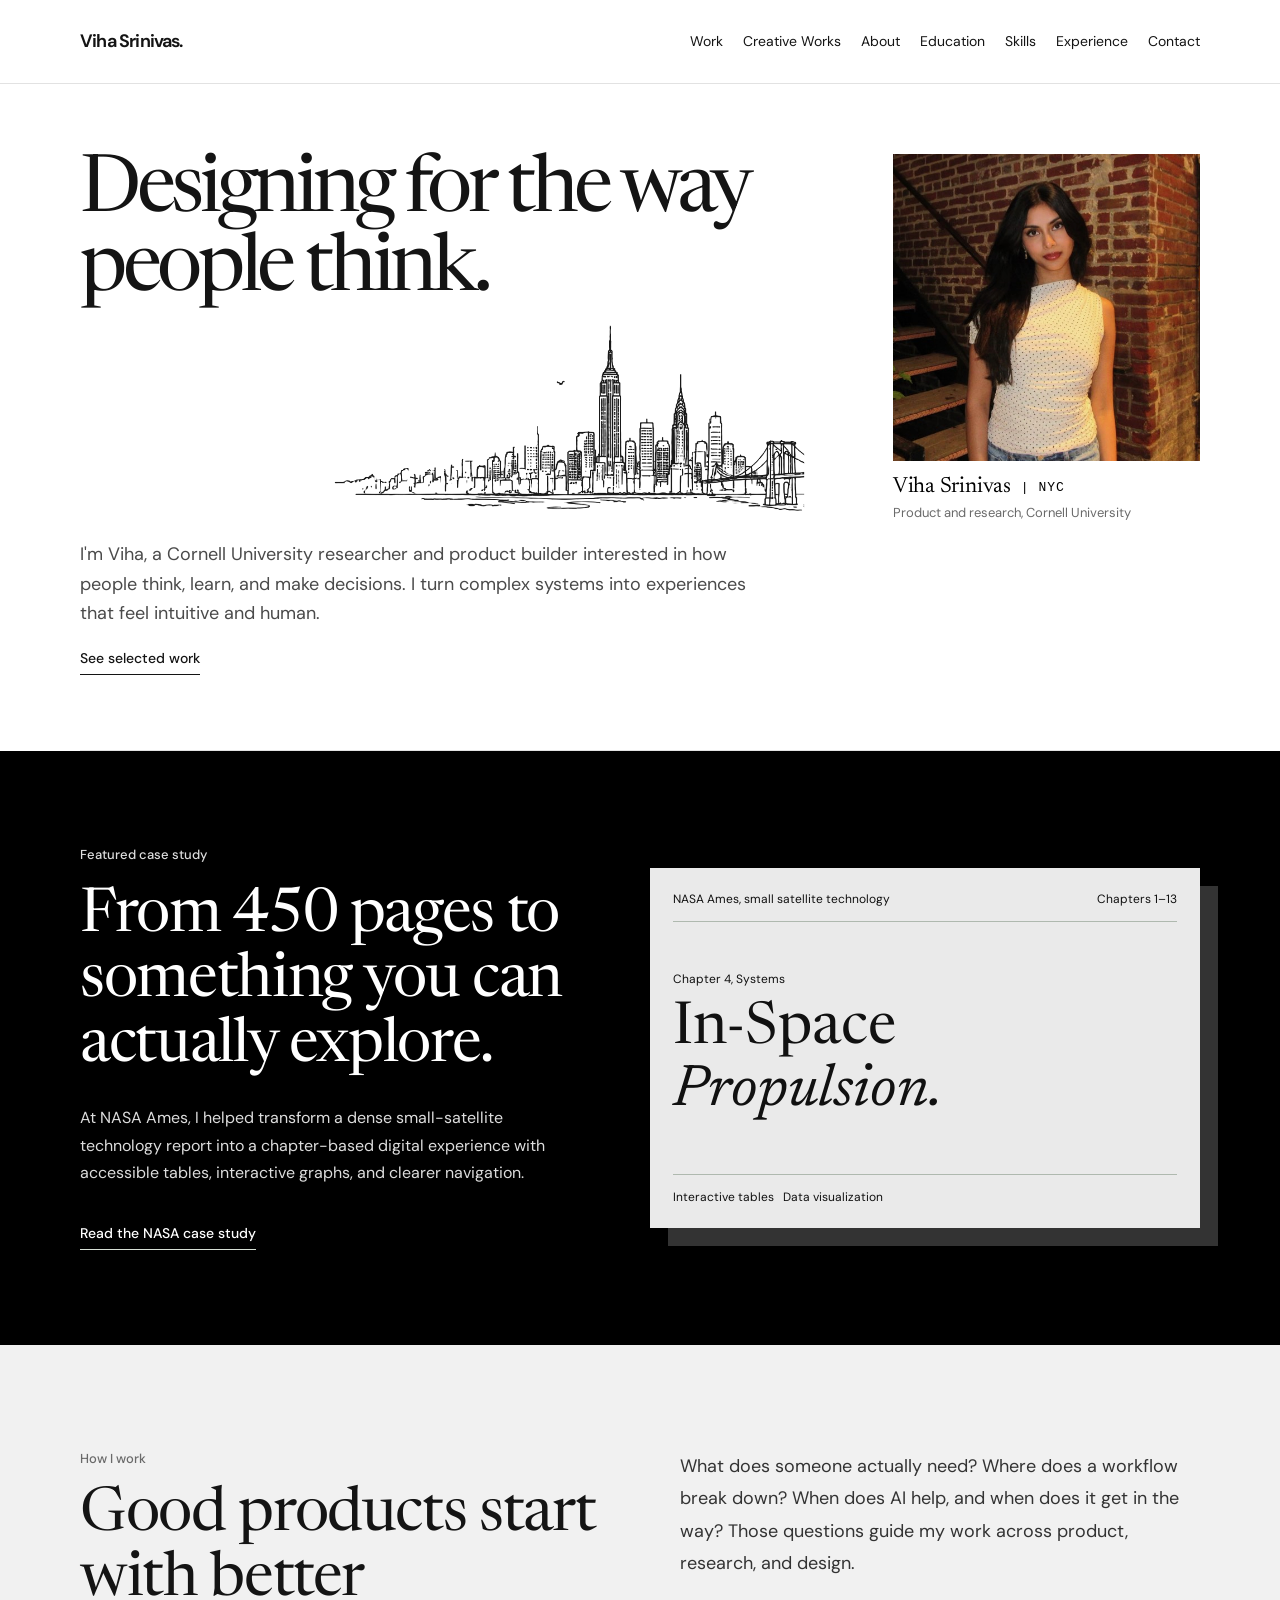
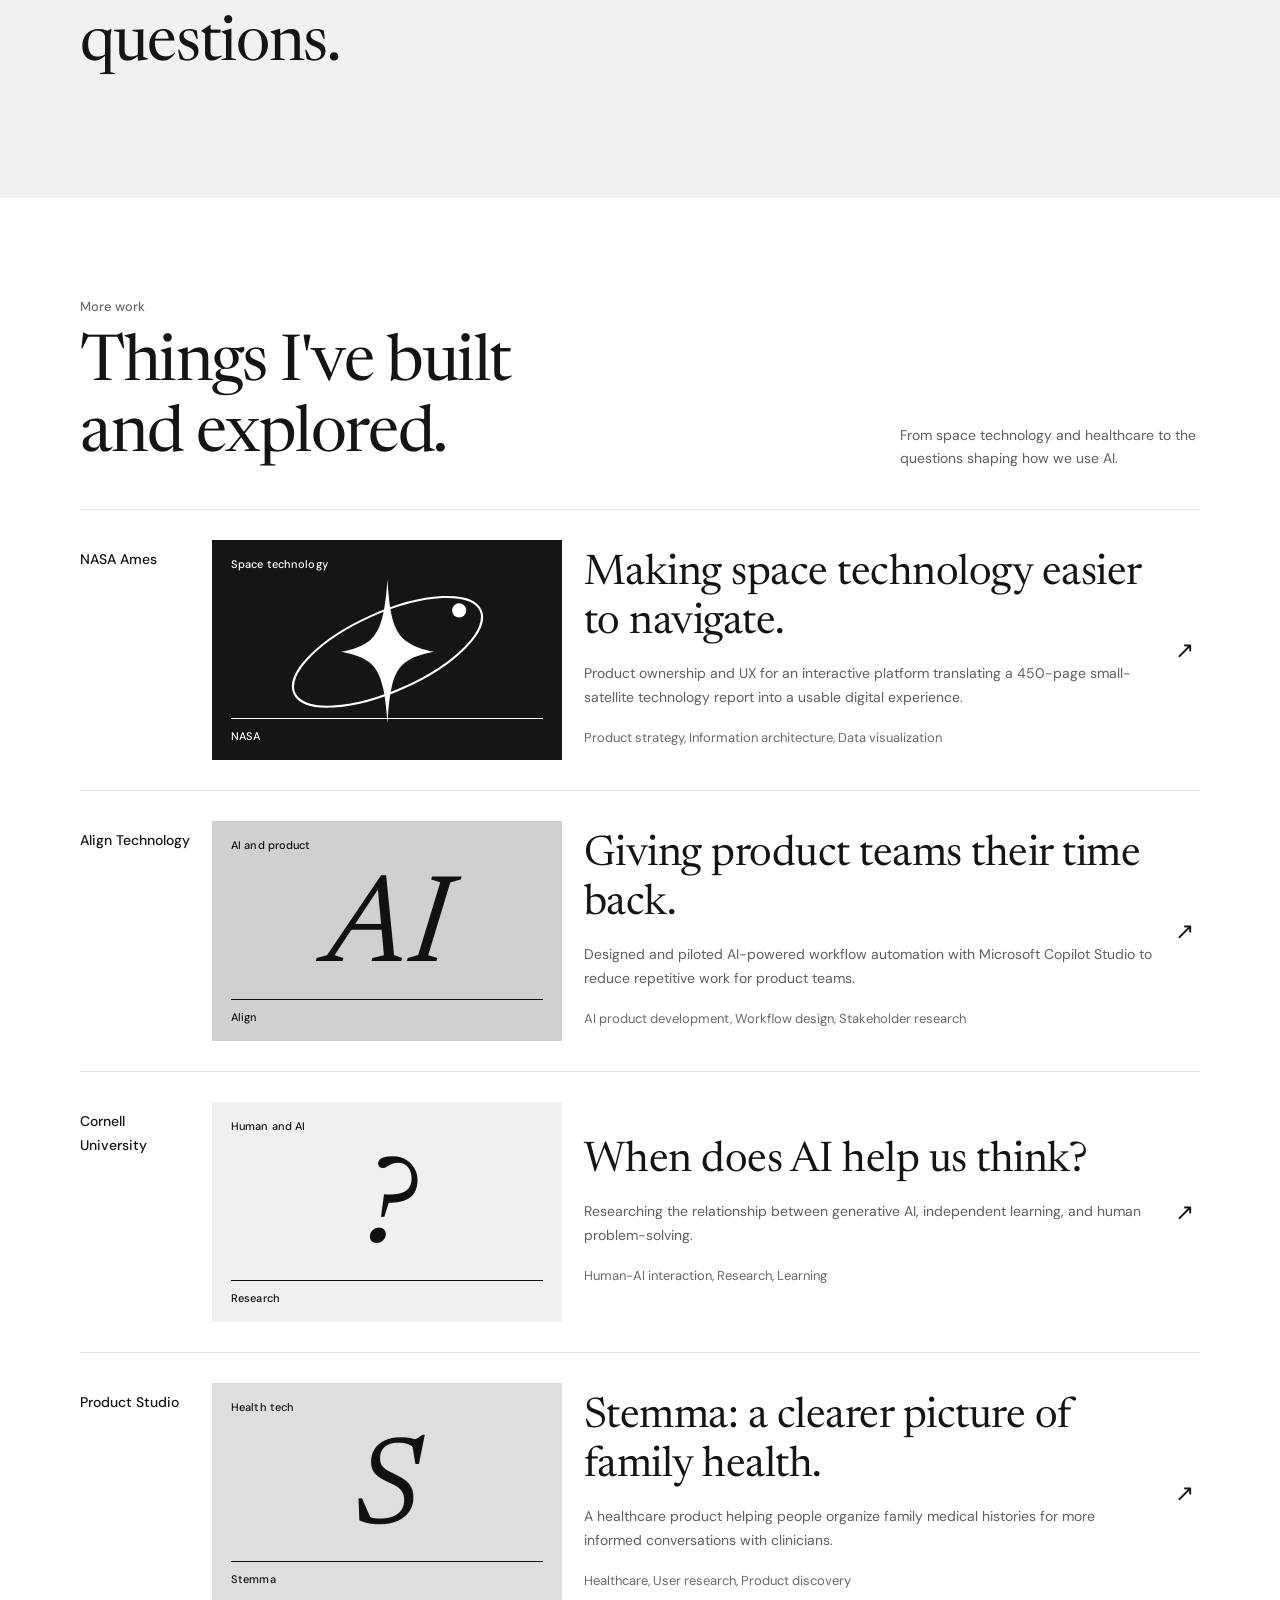
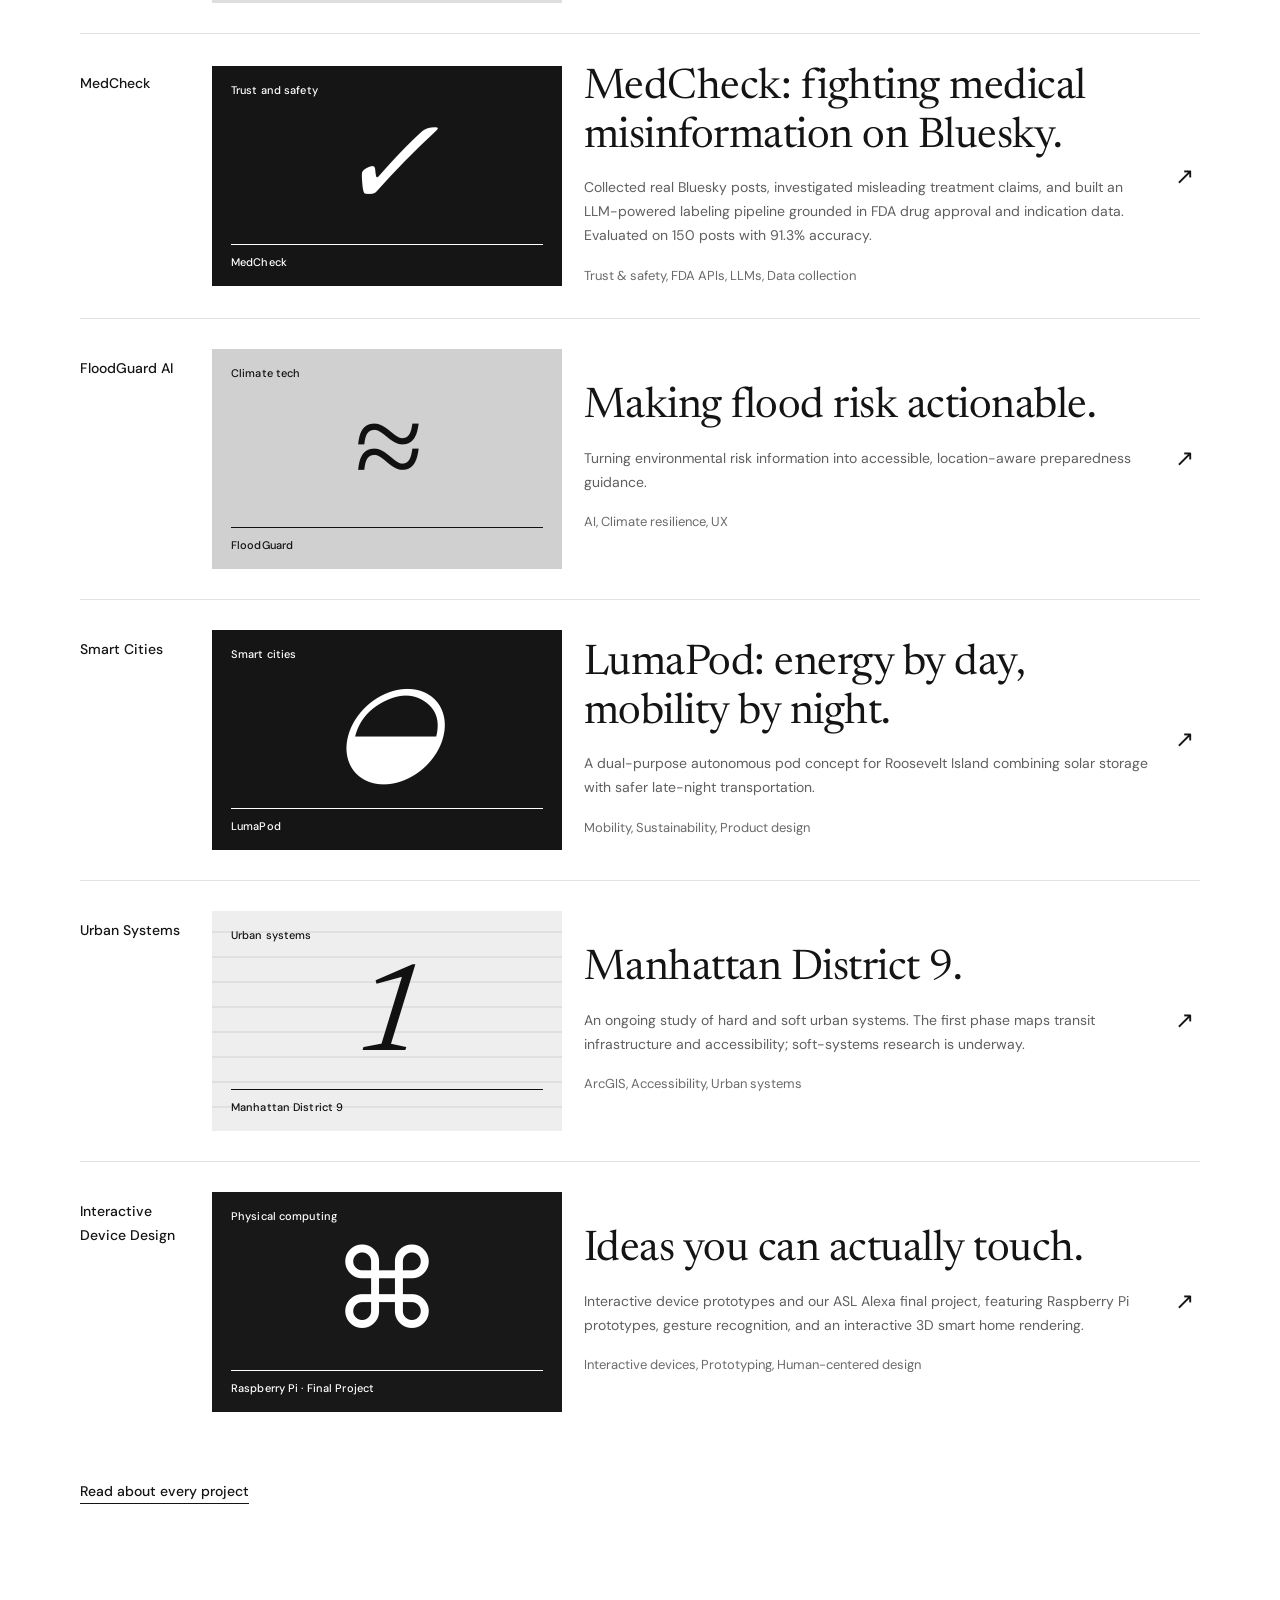
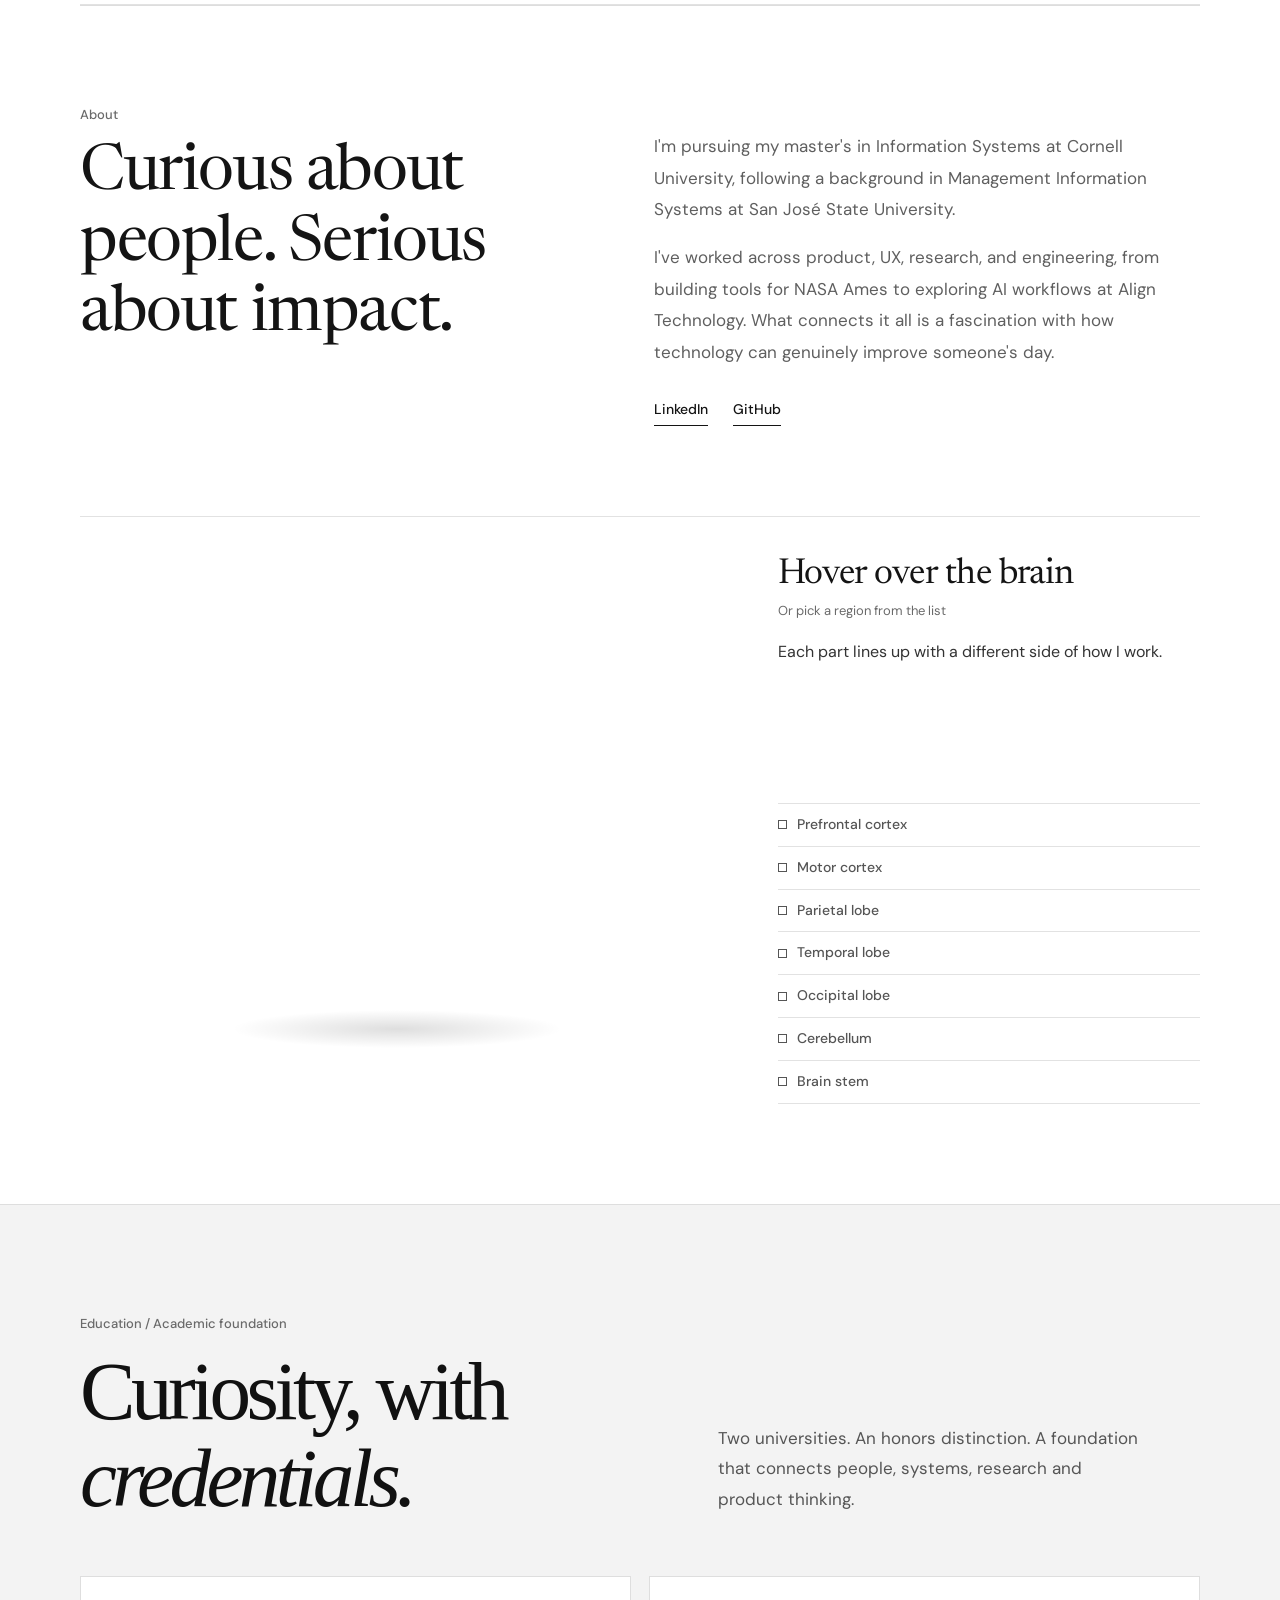
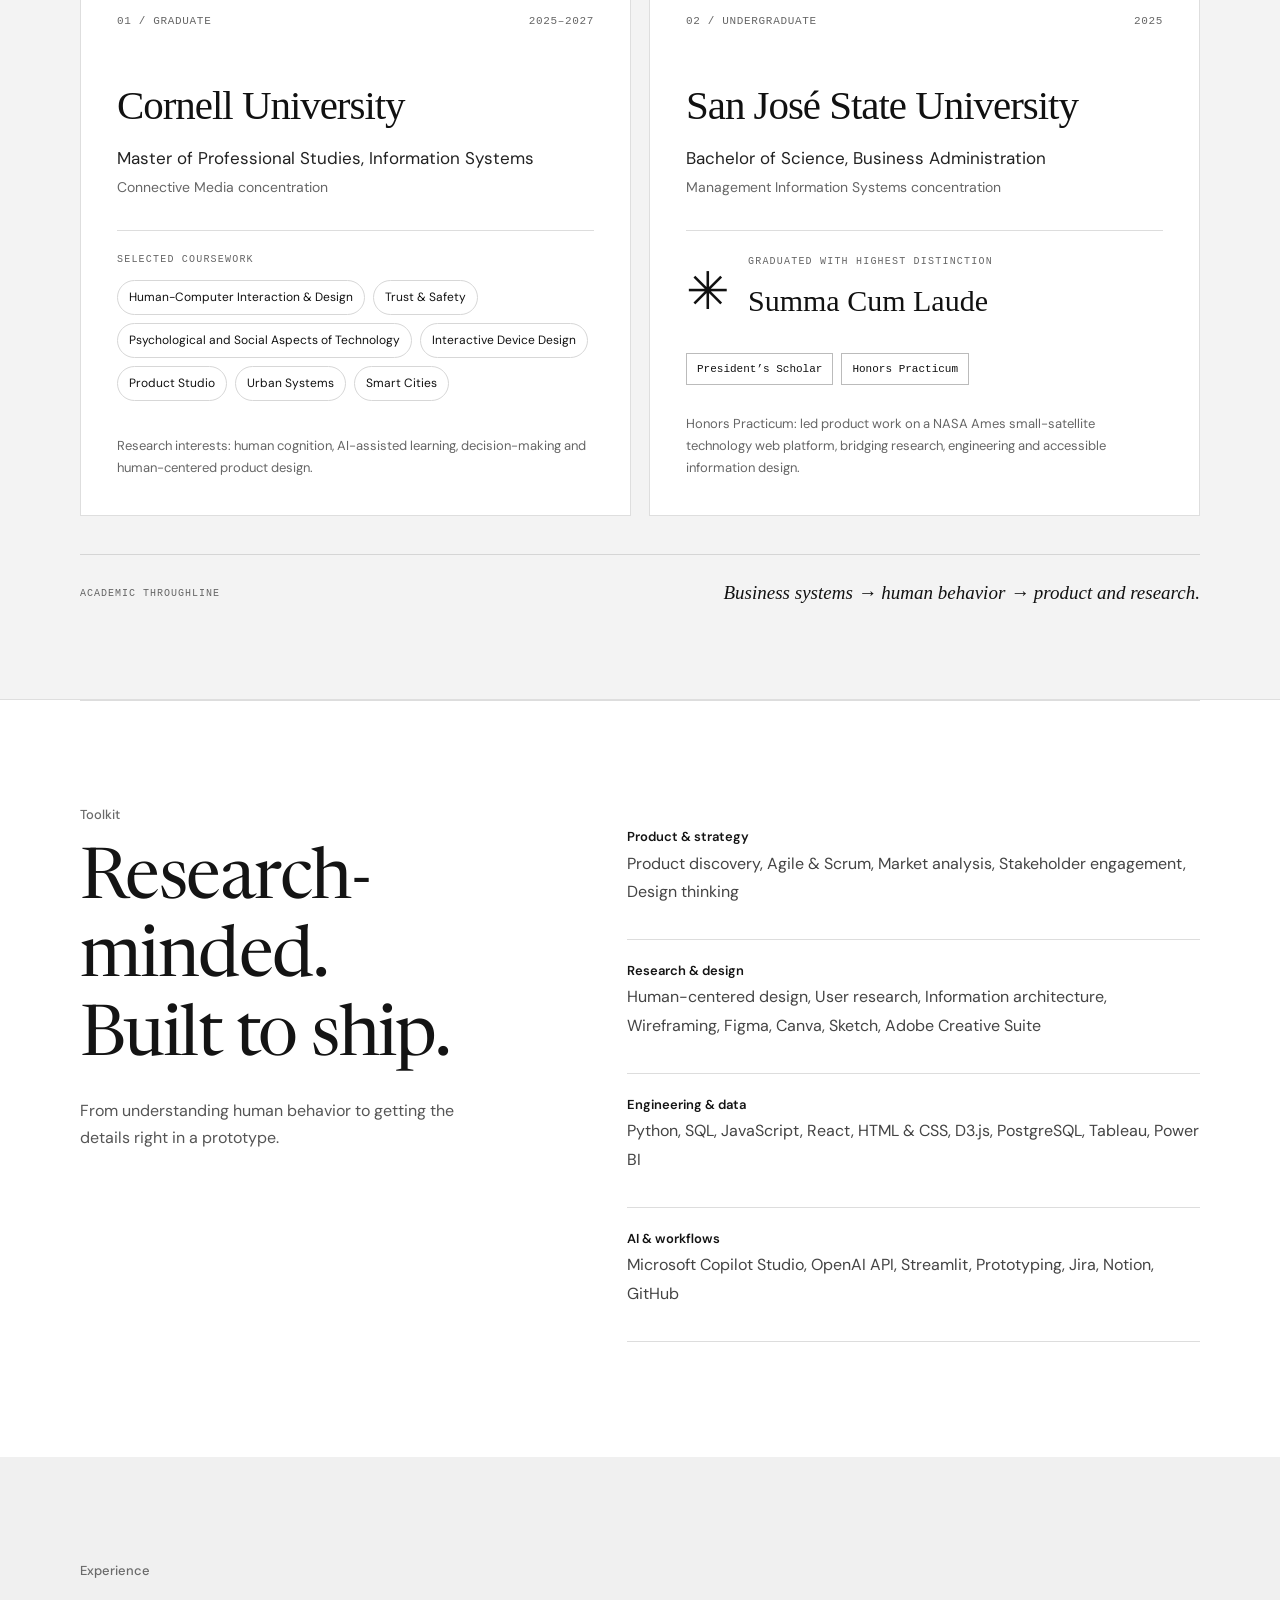
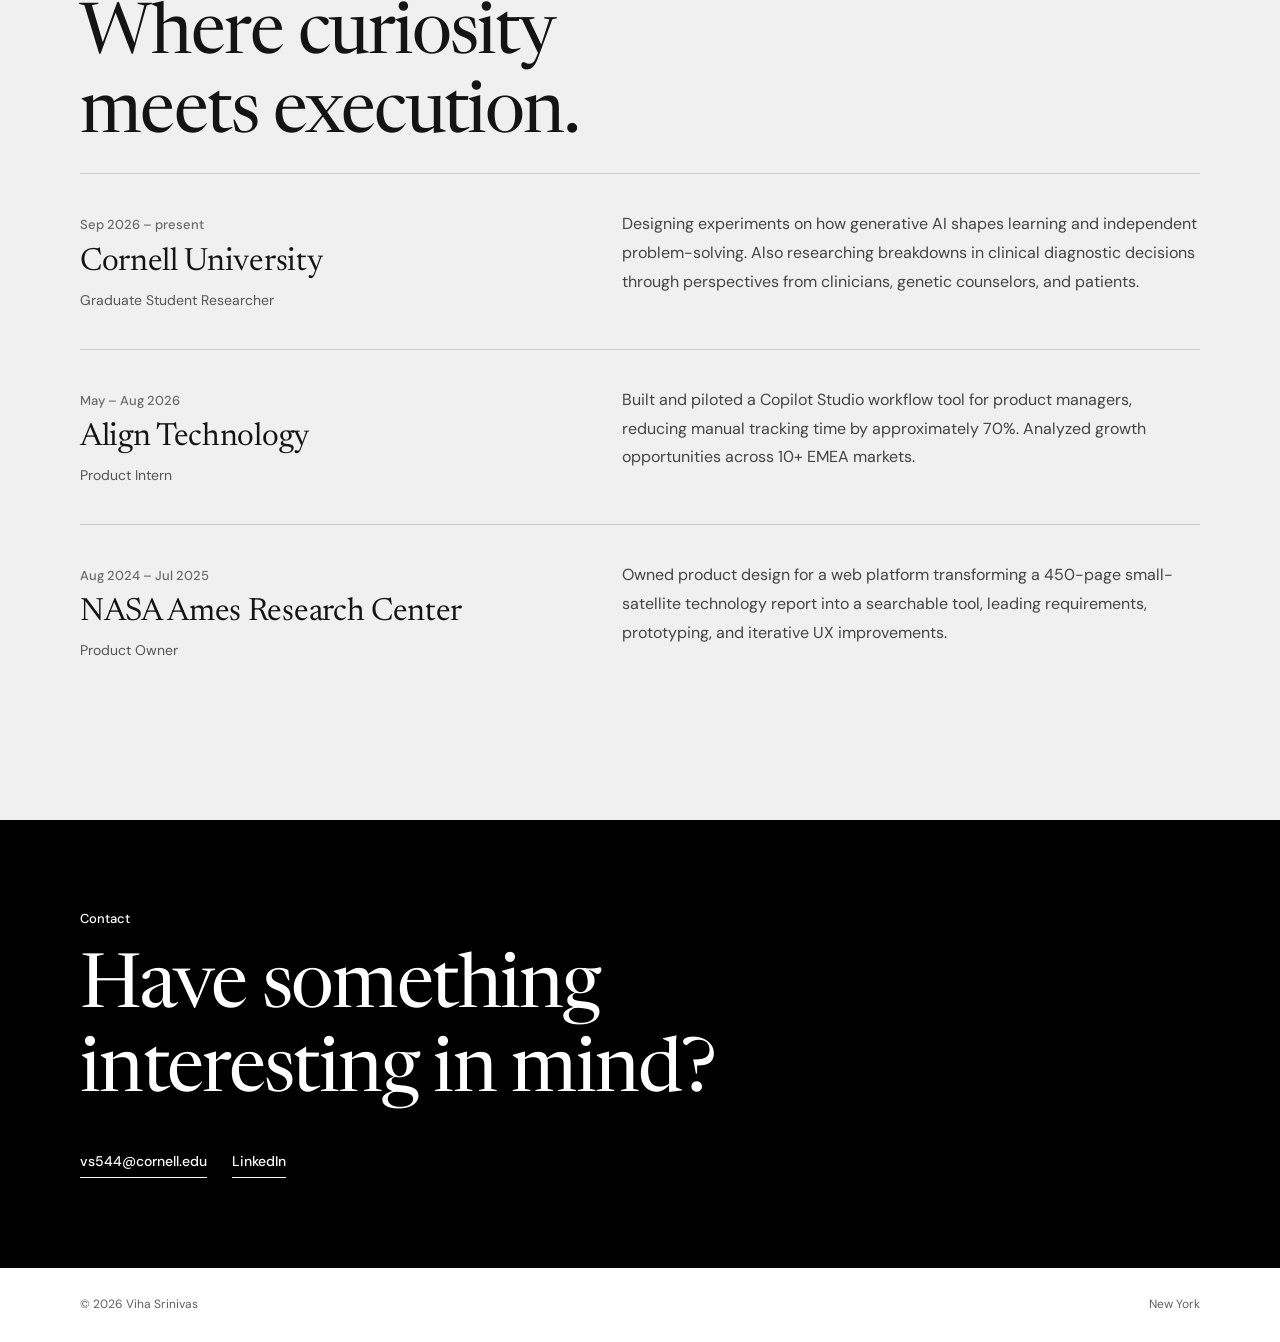
==== commit 9c68b708: "Scale down skyline and crop black artifact from illustration" ====
--- a/index.html
+++ b/index.html
@@ -74,7 +74,7 @@
 @media(max-width:859px){.brain{grid-template-columns:1fr;row-gap:24px}.brain-stage{aspect-ratio:8/7}.brain-panel{min-height:0}}
 @media(max-width:620px){header .wrap{flex-wrap:wrap;row-gap:4px;padding:14px 0}.brand{white-space:nowrap}nav{gap:16px;font-size:13px}}
 @media(prefers-reduced-motion:reduce){.brain-panel.is-swap>*{animation:none}.brain-canvas{transition:none}}
-/* Editorial education feature */.education-section{background:#f3f3f3;color:#111;padding:110px 0 90px;border-top:1px solid #dedede;border-bottom:1px solid #dedede}.education-heading{display:grid;grid-template-columns:1.2fr 1fr;column-gap:60px;align-items:end;margin-bottom:54px}.education-heading>.tag{grid-column:1/-1;margin-bottom:15px}.education-heading h2{font-family:'Playfair Display',Georgia,serif;font-weight:400;font-size:clamp(55px,6.5vw,96px);letter-spacing:-.055em;line-height:1.05;margin:0}.education-heading h2 em{font-weight:400}.education-heading>p:last-child{max-width:430px;color:#555;line-height:1.8;font-size:17px;margin:0 0 8px}.education-grid{display:grid;grid-template-columns:1fr 1fr;gap:18px}.education-card{background:#fff;border:1px solid #dedede;padding:38px 36px 36px;min-width:0;display:flex;flex-direction:column;min-height:515px}.edu-top{display:flex;justify-content:space-between;gap:12px;color:#666;font:11px 'DM Mono',monospace;letter-spacing:.06em;margin-bottom:55px}.education-card h3{font-family:'Playfair Display',Georgia,serif;font-weight:400;font-size:clamp(34px,3.2vw,49px);line-height:1.15;letter-spacing:-.025em;margin:0 0 16px}.edu-degree{font-size:17px;line-height:1.5;color:#222;margin:0 0 5px}.edu-focus{font-size:14px;color:#666;margin:0}.edu-rule{height:1px;background:#ddd;margin:30px 0 23px}.edu-label{font:10px 'DM Mono',monospace;letter-spacing:.12em;text-transform:uppercase;color:#666;margin:0 0 15px}.edu-courses{display:flex;flex-wrap:wrap;gap:8px}.edu-courses span{border:1px solid #d7d7d7;padding:9px 11px;border-radius:99px;font-size:12px;line-height:1.25}.edu-footnote{font-size:13px;color:#666;line-height:1.7;margin:auto 0 0;padding-top:28px}.edu-honors{border-top:1px solid #ddd;margin-top:30px;padding-top:25px}.edu-honor-primary{display:flex;gap:18px;align-items:center;margin-bottom:27px}.edu-honor-star{font-size:52px;line-height:1}.edu-honor-primary .edu-label{display:block;margin-bottom:8px}.edu-honor-primary strong{font-family:'Playfair Display',Georgia,serif;font-size:30px;font-weight:400}.edu-honor-row{display:flex;flex-wrap:wrap;gap:8px}.edu-honor-row span{font:11px 'DM Mono',monospace;border:1px solid #bbb;padding:9px 10px}.edu-signoff{display:flex;justify-content:space-between;gap:20px;align-items:center;border-top:1px solid #d5d5d5;margin-top:38px;padding-top:22px}.edu-signoff span{font:10px 'DM Mono',monospace;letter-spacing:.1em;color:#666}.edu-signoff p{font-family:'Playfair Display',Georgia,serif;font-style:italic;font-size:19px;margin:0}@media(max-width:760px){.education-section{padding:75px 0}.education-heading,.education-grid{grid-template-columns:1fr}.education-heading>p:last-child{margin-top:24px}.education-card{min-height:0;padding:28px 24px}.edu-top{margin-bottom:35px}.edu-signoff{align-items:flex-start;flex-direction:column}}.cover-labs{background:#181818;color:#fff}.cover-labs .cover-emblem{font-style:normal;font-size:110px}@media(max-width:650px){.cover-labs .cover-emblem{font-size:130px}}.hero-text{position:relative}.nyc-lineart{width:min(74%,850px);margin:-10px 0 18px auto;pointer-events:none}.nyc-lineart svg{display:block;width:100%;height:auto}.hero h1{position:relative;z-index:1}.hero-city{font:400 13px 'DM Mono',monospace;letter-spacing:.08em;white-space:nowrap;vertical-align:middle;margin-left:5px}.hero-figure{position:relative;z-index:2}@media(min-width:900px){.hero{grid-template-columns:minmax(0,1fr) clamp(230px,21vw,300px);column-gap:clamp(30px,4vw,70px)}.hero h1{font-size:clamp(64px,6.4vw,104px);margin-bottom:0}.nyc-lineart{margin-top:-16px;margin-bottom:10px}.hero-bottom{margin-top:-8px}}@media(max-width:899px){.nyc-lineart{width:90%;margin:8px 0 20px auto}}.hero.wrap{position:relative;grid-template-columns:minmax(0,1fr) clamp(240px,22vw,300px);column-gap:clamp(30px,4vw,70px);align-items:start;padding-top:70px;padding-bottom:75px;min-height:520px}.hero-text{position:relative;z-index:2}.hero h1{font-size:clamp(65px,6.5vw,105px);line-height:.98;letter-spacing:-.055em;max-width:1000px;margin:0;text-wrap:initial}.hero-bottom{margin-top:135px;align-items:flex-end;position:relative;z-index:2}.hero-bottom p{max-width:680px}.hero-figure{z-index:3;position:relative;padding-top:0}.nyc-reference-art{position:absolute;top:65px;left:43%;width:43%;height:auto;z-index:1;pointer-events:none}.hero-name{white-space:nowrap}@media(max-width:900px){.hero.wrap{grid-template-columns:minmax(0,1fr) 210px;gap:20px;min-height:0}.hero h1{font-size:clamp(48px,7vw,75px)}.hero-bottom{margin-top:95px}.nyc-reference-art{top:130px;left:39%;width:48%}}@media(max-width:650px){.hero.wrap{display:flex;flex-direction:column;padding-top:35px;gap:22px}.hero-text{order:1}.hero h1{font-size:clamp(46px,11vw,70px)}.nyc-reference-art{order:2;position:relative;left:auto;top:auto;width:100%;max-height:230px;object-fit:contain;margin:-15px 0}.hero-figure{order:3;width:min(260px,65vw);margin:0}.hero-bottom{margin-top:22px;display:flex;flex-direction:column;align-items:flex-start;gap:18px}}.hero-bottom{display:flex!important;flex-direction:column!important;align-items:flex-start!important;justify-content:flex-start!important;gap:16px!important}.hero-bottom .arrow-link{align-self:flex-start!important;margin:0!important}@media(min-width:900px){.hero .nyc-reference-art{top:205px!important;left:29%!important;width:47%!important}}@media(min-width:900px){.hero .nyc-reference-art{top:150px!important;left:29%!important;width:47%!important}.hero .hero-bottom{margin-top:92px!important}}@media(min-width:900px){.hero .hero-bottom{margin-top:225px!important}.hero{padding-bottom:100px!important}}/* Hero layout reset: skyline occupies its own row, never overlays content */.hero.wrap{display:grid!important;grid-template-columns:minmax(0,1fr) clamp(240px,24vw,340px)!important;column-gap:clamp(28px,4vw,68px)!important;align-items:start!important;min-height:0!important;padding-top:70px!important;padding-bottom:80px!important;overflow:visible!important}.hero-text{min-width:0!important;position:relative!important;z-index:auto!important}.hero h1{font-size:clamp(58px,6.2vw,104px)!important;line-height:.99!important;margin:0!important;letter-spacing:-.055em!important;max-width:none!important}.hero .nyc-reference-art{display:block!important;position:relative!important;inset:auto!important;top:auto!important;left:auto!important;right:auto!important;bottom:auto!important;width:82%!important;max-width:820px!important;height:auto!important;max-height:none!important;object-fit:contain!important;margin:0 0 22px auto!important;transform:none!important;z-index:auto!important}.hero .hero-bottom{position:relative!important;display:flex!important;flex-direction:column!important;align-items:flex-start!important;gap:18px!important;margin:0!important;z-index:auto!important}.hero .hero-bottom p{margin:0!important;max-width:680px!important}.hero .hero-figure{position:relative!important;z-index:1!important;margin:0!important;padding:0!important}.hero .hero-name{white-space:normal!important}@media(max-width:780px){.hero.wrap{display:flex!important;flex-direction:column!important;gap:28px!important;padding-top:38px!important}.hero-text{order:1!important}.hero .nyc-reference-art{width:95%!important;margin:15px 0 22px auto!important}.hero .hero-figure{order:2!important;width:min(280px,75vw)!important}.hero h1{font-size:clamp(45px,10vw,70px)!important}}</style></head><body><header><div class="wrap"><a class="brand" href="/">Viha Srinivas<span style="color:#758a77">.</span></a><nav aria-label="Primary"><a href="#work">Work</a><a href="creative.html">Creative Works</a><a href="#about">About</a><a href="#education">Education</a><a href="#skills">Skills</a><a href="#experience">Experience</a><a href="#contact">Contact</a></nav></div></header><main><section class="hero wrap"><div class="hero-text"><h1>Designing for the way people think.</h1><img class="nyc-reference-art" alt="" aria-hidden="true" src="[data-uri]"><div class="hero-bottom"><p>I'm Viha, a Cornell University researcher and product builder interested in how people think, learn, and make decisions. I turn complex systems into experiences that feel intuitive and human.</p><a class="arrow-link" href="#work">See selected work</a></div></div><figure class="hero-figure"><div class="hero-photo"><img width="1100" height="1220" fetchpriority="high" src="viha-portrait.jpg" onerror="this.onerror=null;this.src=this.dataset.fallback" data-fallback="[data-uri]" alt="Viha Srinivas" /></div><figcaption><span class="hero-name">Viha Srinivas <span class="hero-city">| NYC</span></span><span class="hero-role">Product and research, Cornell University</span></figcaption></figure></section><section class="feature" id="featured"><div class="wrap feature-inner"><div><p class="tag">Featured case study</p><h2>From 450 pages to something you can actually explore.</h2><p>At NASA Ames, I helped transform a dense small-satellite technology report into a chapter-based digital experience with accessible tables, interactive graphs, and clearer navigation.</p><a class="arrow-link" href="work.html#nasa">Read the NASA case study</a></div><a class="feature-art" href="work.html#nasa"><div class="art-top"><span>NASA Ames, small satellite technology</span><span>Chapters 1–13</span></div><div class="art-center"><span class="chapter">Chapter 4, Systems</span>In-Space<br><em>Propulsion.</em></div><div class="art-bottom">Interactive tables&nbsp;&nbsp;&nbsp;Data visualization</div></a></div></section><section class="section-intro"><div class="wrap intro-grid"><div><p class="tag">How I work</p><h2>Good products start with better questions.</h2></div><div><p>What does someone actually need? Where does a workflow break down? When does AI help, and when does it get in the way? Those questions guide my work across product, research, and design.</p></div></div></section><section class="section work wrap" id="work"><div class="section-head"><div><p class="tag">More work</p><h2>Things I've built<br>and explored.</h2></div><p>From space technology and healthcare to the questions shaping how we use AI.</p></div>
+/* Editorial education feature */.education-section{background:#f3f3f3;color:#111;padding:110px 0 90px;border-top:1px solid #dedede;border-bottom:1px solid #dedede}.education-heading{display:grid;grid-template-columns:1.2fr 1fr;column-gap:60px;align-items:end;margin-bottom:54px}.education-heading>.tag{grid-column:1/-1;margin-bottom:15px}.education-heading h2{font-family:'Playfair Display',Georgia,serif;font-weight:400;font-size:clamp(55px,6.5vw,96px);letter-spacing:-.055em;line-height:1.05;margin:0}.education-heading h2 em{font-weight:400}.education-heading>p:last-child{max-width:430px;color:#555;line-height:1.8;font-size:17px;margin:0 0 8px}.education-grid{display:grid;grid-template-columns:1fr 1fr;gap:18px}.education-card{background:#fff;border:1px solid #dedede;padding:38px 36px 36px;min-width:0;display:flex;flex-direction:column;min-height:515px}.edu-top{display:flex;justify-content:space-between;gap:12px;color:#666;font:11px 'DM Mono',monospace;letter-spacing:.06em;margin-bottom:55px}.education-card h3{font-family:'Playfair Display',Georgia,serif;font-weight:400;font-size:clamp(34px,3.2vw,49px);line-height:1.15;letter-spacing:-.025em;margin:0 0 16px}.edu-degree{font-size:17px;line-height:1.5;color:#222;margin:0 0 5px}.edu-focus{font-size:14px;color:#666;margin:0}.edu-rule{height:1px;background:#ddd;margin:30px 0 23px}.edu-label{font:10px 'DM Mono',monospace;letter-spacing:.12em;text-transform:uppercase;color:#666;margin:0 0 15px}.edu-courses{display:flex;flex-wrap:wrap;gap:8px}.edu-courses span{border:1px solid #d7d7d7;padding:9px 11px;border-radius:99px;font-size:12px;line-height:1.25}.edu-footnote{font-size:13px;color:#666;line-height:1.7;margin:auto 0 0;padding-top:28px}.edu-honors{border-top:1px solid #ddd;margin-top:30px;padding-top:25px}.edu-honor-primary{display:flex;gap:18px;align-items:center;margin-bottom:27px}.edu-honor-star{font-size:52px;line-height:1}.edu-honor-primary .edu-label{display:block;margin-bottom:8px}.edu-honor-primary strong{font-family:'Playfair Display',Georgia,serif;font-size:30px;font-weight:400}.edu-honor-row{display:flex;flex-wrap:wrap;gap:8px}.edu-honor-row span{font:11px 'DM Mono',monospace;border:1px solid #bbb;padding:9px 10px}.edu-signoff{display:flex;justify-content:space-between;gap:20px;align-items:center;border-top:1px solid #d5d5d5;margin-top:38px;padding-top:22px}.edu-signoff span{font:10px 'DM Mono',monospace;letter-spacing:.1em;color:#666}.edu-signoff p{font-family:'Playfair Display',Georgia,serif;font-style:italic;font-size:19px;margin:0}@media(max-width:760px){.education-section{padding:75px 0}.education-heading,.education-grid{grid-template-columns:1fr}.education-heading>p:last-child{margin-top:24px}.education-card{min-height:0;padding:28px 24px}.edu-top{margin-bottom:35px}.edu-signoff{align-items:flex-start;flex-direction:column}}.cover-labs{background:#181818;color:#fff}.cover-labs .cover-emblem{font-style:normal;font-size:110px}@media(max-width:650px){.cover-labs .cover-emblem{font-size:130px}}.hero-text{position:relative}.nyc-lineart{width:min(74%,850px);margin:-10px 0 18px auto;pointer-events:none}.nyc-lineart svg{display:block;width:100%;height:auto}.hero h1{position:relative;z-index:1}.hero-city{font:400 13px 'DM Mono',monospace;letter-spacing:.08em;white-space:nowrap;vertical-align:middle;margin-left:5px}.hero-figure{position:relative;z-index:2}@media(min-width:900px){.hero{grid-template-columns:minmax(0,1fr) clamp(230px,21vw,300px);column-gap:clamp(30px,4vw,70px)}.hero h1{font-size:clamp(64px,6.4vw,104px);margin-bottom:0}.nyc-lineart{margin-top:-16px;margin-bottom:10px}.hero-bottom{margin-top:-8px}}@media(max-width:899px){.nyc-lineart{width:90%;margin:8px 0 20px auto}}.hero.wrap{position:relative;grid-template-columns:minmax(0,1fr) clamp(240px,22vw,300px);column-gap:clamp(30px,4vw,70px);align-items:start;padding-top:70px;padding-bottom:75px;min-height:520px}.hero-text{position:relative;z-index:2}.hero h1{font-size:clamp(65px,6.5vw,105px);line-height:.98;letter-spacing:-.055em;max-width:1000px;margin:0;text-wrap:initial}.hero-bottom{margin-top:135px;align-items:flex-end;position:relative;z-index:2}.hero-bottom p{max-width:680px}.hero-figure{z-index:3;position:relative;padding-top:0}.nyc-reference-art{position:absolute;top:65px;left:43%;width:43%;height:auto;z-index:1;pointer-events:none}.hero-name{white-space:nowrap}@media(max-width:900px){.hero.wrap{grid-template-columns:minmax(0,1fr) 210px;gap:20px;min-height:0}.hero h1{font-size:clamp(48px,7vw,75px)}.hero-bottom{margin-top:95px}.nyc-reference-art{top:130px;left:39%;width:48%}}@media(max-width:650px){.hero.wrap{display:flex;flex-direction:column;padding-top:35px;gap:22px}.hero-text{order:1}.hero h1{font-size:clamp(46px,11vw,70px)}.nyc-reference-art{order:2;position:relative;left:auto;top:auto;width:100%;max-height:230px;object-fit:contain;margin:-15px 0}.hero-figure{order:3;width:min(260px,65vw);margin:0}.hero-bottom{margin-top:22px;display:flex;flex-direction:column;align-items:flex-start;gap:18px}}.hero-bottom{display:flex!important;flex-direction:column!important;align-items:flex-start!important;justify-content:flex-start!important;gap:16px!important}.hero-bottom .arrow-link{align-self:flex-start!important;margin:0!important}@media(min-width:900px){.hero .nyc-reference-art{top:205px!important;left:29%!important;width:47%!important}}@media(min-width:900px){.hero .nyc-reference-art{top:150px!important;left:29%!important;width:47%!important}.hero .hero-bottom{margin-top:92px!important}}@media(min-width:900px){.hero .hero-bottom{margin-top:225px!important}.hero{padding-bottom:100px!important}}/* Hero layout reset: skyline occupies its own row, never overlays content */.hero.wrap{display:grid!important;grid-template-columns:minmax(0,1fr) clamp(240px,24vw,340px)!important;column-gap:clamp(28px,4vw,68px)!important;align-items:start!important;min-height:0!important;padding-top:70px!important;padding-bottom:80px!important;overflow:visible!important}.hero-text{min-width:0!important;position:relative!important;z-index:auto!important}.hero h1{font-size:clamp(58px,6.2vw,104px)!important;line-height:.99!important;margin:0!important;letter-spacing:-.055em!important;max-width:none!important}.hero .nyc-reference-art{display:block!important;position:relative!important;inset:auto!important;top:auto!important;left:auto!important;right:auto!important;bottom:auto!important;width:82%!important;max-width:820px!important;height:auto!important;max-height:none!important;object-fit:contain!important;margin:0 0 22px auto!important;transform:none!important;z-index:auto!important}.hero .hero-bottom{position:relative!important;display:flex!important;flex-direction:column!important;align-items:flex-start!important;gap:18px!important;margin:0!important;z-index:auto!important}.hero .hero-bottom p{margin:0!important;max-width:680px!important}.hero .hero-figure{position:relative!important;z-index:1!important;margin:0!important;padding:0!important}.hero .hero-name{white-space:normal!important}@media(max-width:780px){.hero.wrap{display:flex!important;flex-direction:column!important;gap:28px!important;padding-top:38px!important}.hero-text{order:1!important}.hero .nyc-reference-art{width:95%!important;margin:15px 0 22px auto!important}.hero .hero-figure{order:2!important;width:min(280px,75vw)!important}.hero h1{font-size:clamp(45px,10vw,70px)!important}}/* Final hero illustration refinement */@media(min-width:781px){.hero .nyc-reference-art{width:64%!important;max-width:640px!important;margin:2px 3% 24px auto!important;clip-path:inset(0 3% 0 0)!important}.hero .hero-bottom{margin-top:0!important}.hero.wrap{padding-bottom:75px!important}}@media(max-width:780px){.hero .nyc-reference-art{clip-path:inset(0 3% 0 0)!important}}</style></head><body><header><div class="wrap"><a class="brand" href="/">Viha Srinivas<span style="color:#758a77">.</span></a><nav aria-label="Primary"><a href="#work">Work</a><a href="creative.html">Creative Works</a><a href="#about">About</a><a href="#education">Education</a><a href="#skills">Skills</a><a href="#experience">Experience</a><a href="#contact">Contact</a></nav></div></header><main><section class="hero wrap"><div class="hero-text"><h1>Designing for the way people think.</h1><img class="nyc-reference-art" alt="" aria-hidden="true" src="[data-uri]"><div class="hero-bottom"><p>I'm Viha, a Cornell University researcher and product builder interested in how people think, learn, and make decisions. I turn complex systems into experiences that feel intuitive and human.</p><a class="arrow-link" href="#work">See selected work</a></div></div><figure class="hero-figure"><div class="hero-photo"><img width="1100" height="1220" fetchpriority="high" src="viha-portrait.jpg" onerror="this.onerror=null;this.src=this.dataset.fallback" data-fallback="[data-uri]" alt="Viha Srinivas" /></div><figcaption><span class="hero-name">Viha Srinivas <span class="hero-city">| NYC</span></span><span class="hero-role">Product and research, Cornell University</span></figcaption></figure></section><section class="feature" id="featured"><div class="wrap feature-inner"><div><p class="tag">Featured case study</p><h2>From 450 pages to something you can actually explore.</h2><p>At NASA Ames, I helped transform a dense small-satellite technology report into a chapter-based digital experience with accessible tables, interactive graphs, and clearer navigation.</p><a class="arrow-link" href="work.html#nasa">Read the NASA case study</a></div><a class="feature-art" href="work.html#nasa"><div class="art-top"><span>NASA Ames, small satellite technology</span><span>Chapters 1–13</span></div><div class="art-center"><span class="chapter">Chapter 4, Systems</span>In-Space<br><em>Propulsion.</em></div><div class="art-bottom">Interactive tables&nbsp;&nbsp;&nbsp;Data visualization</div></a></div></section><section class="section-intro"><div class="wrap intro-grid"><div><p class="tag">How I work</p><h2>Good products start with better questions.</h2></div><div><p>What does someone actually need? Where does a workflow break down? When does AI help, and when does it get in the way? Those questions guide my work across product, research, and design.</p></div></div></section><section class="section work wrap" id="work"><div class="section-head"><div><p class="tag">More work</p><h2>Things I've built<br>and explored.</h2></div><p>From space technology and healthcare to the questions shaping how we use AI.</p></div>
 <a class="project" href="work.html#nasa"><span class="number">NASA Ames</span><div class="project-cover cover-nasa" aria-hidden="true"><span class="cover-top">Space technology</span><span class="cover-emblem"><svg viewBox="0 0 240 170" aria-hidden="true"><ellipse cx="120" cy="87" rx="101" ry="39" transform="rotate(-24 120 87)" fill="none" stroke="currentColor" stroke-width="2"/><circle cx="191" cy="46" r="7" fill="currentColor"/><path d="M120 15 C123 67 130 79 166 87 C130 94 123 105 120 158 C116 105 110 94 74 87 C110 80 116 67 120 15Z" fill="currentColor"/></svg></span><span class="cover-bottom">NASA</span></div><div><h3>Making space technology easier to navigate.</h3><p>Product ownership and UX for an interactive platform translating a 450-page small-satellite technology report into a usable digital experience.</p><span class="metric">Product strategy, Information architecture, Data visualization</span></div><span class="open">↗</span></a>
 <a class="project" href="work.html#align"><span class="number">Align Technology</span><div class="project-cover cover-align" aria-hidden="true"><span class="cover-top">AI and product</span><span class="cover-emblem">AI</span><span class="cover-bottom">Align</span></div><div><h3>Giving product teams their time back.</h3><p>Designed and piloted AI-powered workflow automation with Microsoft Copilot Studio to reduce repetitive work for product teams.</p><span class="metric">AI product development, Workflow design, Stakeholder research</span></div><span class="open">↗</span></a>
 <a class="project" href="work.html#research"><span class="number">Cornell University</span><div class="project-cover cover-research" aria-hidden="true"><span class="cover-top">Human and AI</span><span class="cover-emblem">?</span><span class="cover-bottom">Research</span></div><div><h3>When does AI help us think?</h3><p>Researching the relationship between generative AI, independent learning, and human problem-solving.</p><span class="metric">Human-AI interaction, Research, Learning</span></div><span class="open">↗</span></a>
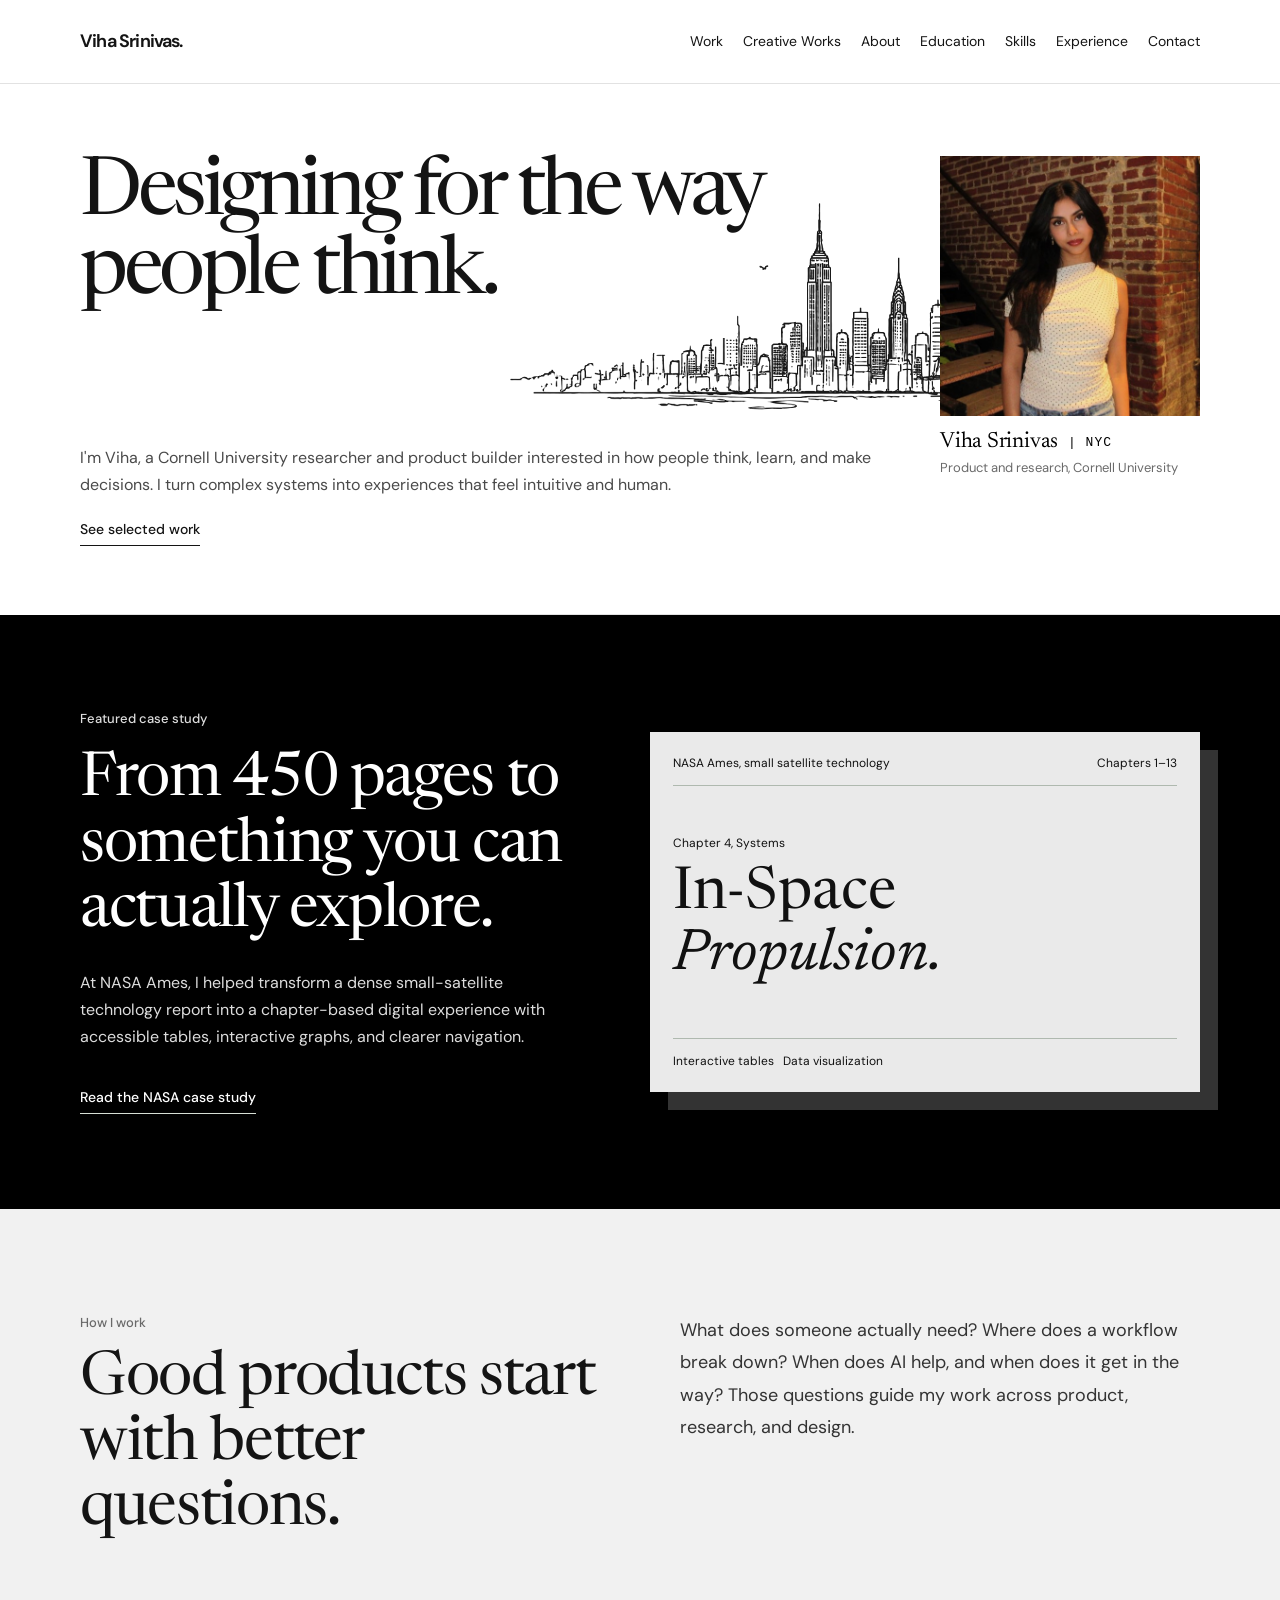
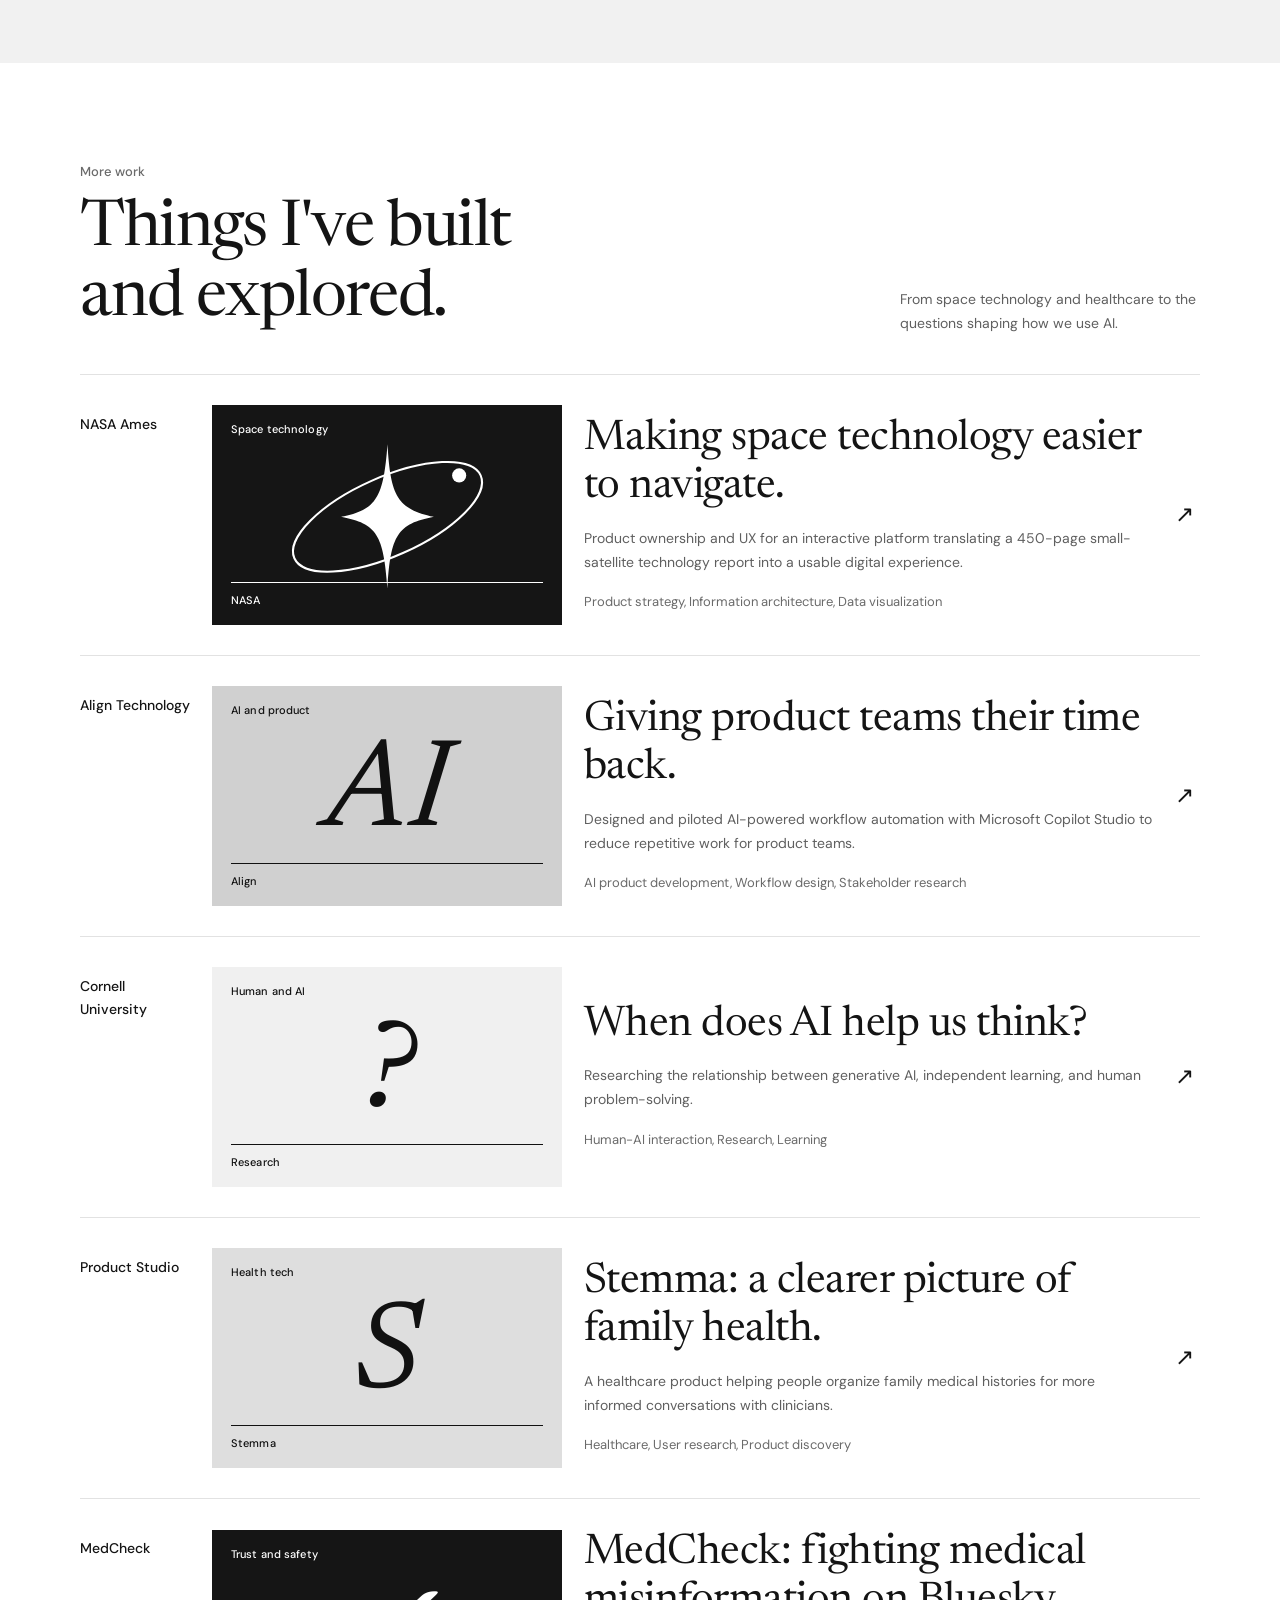
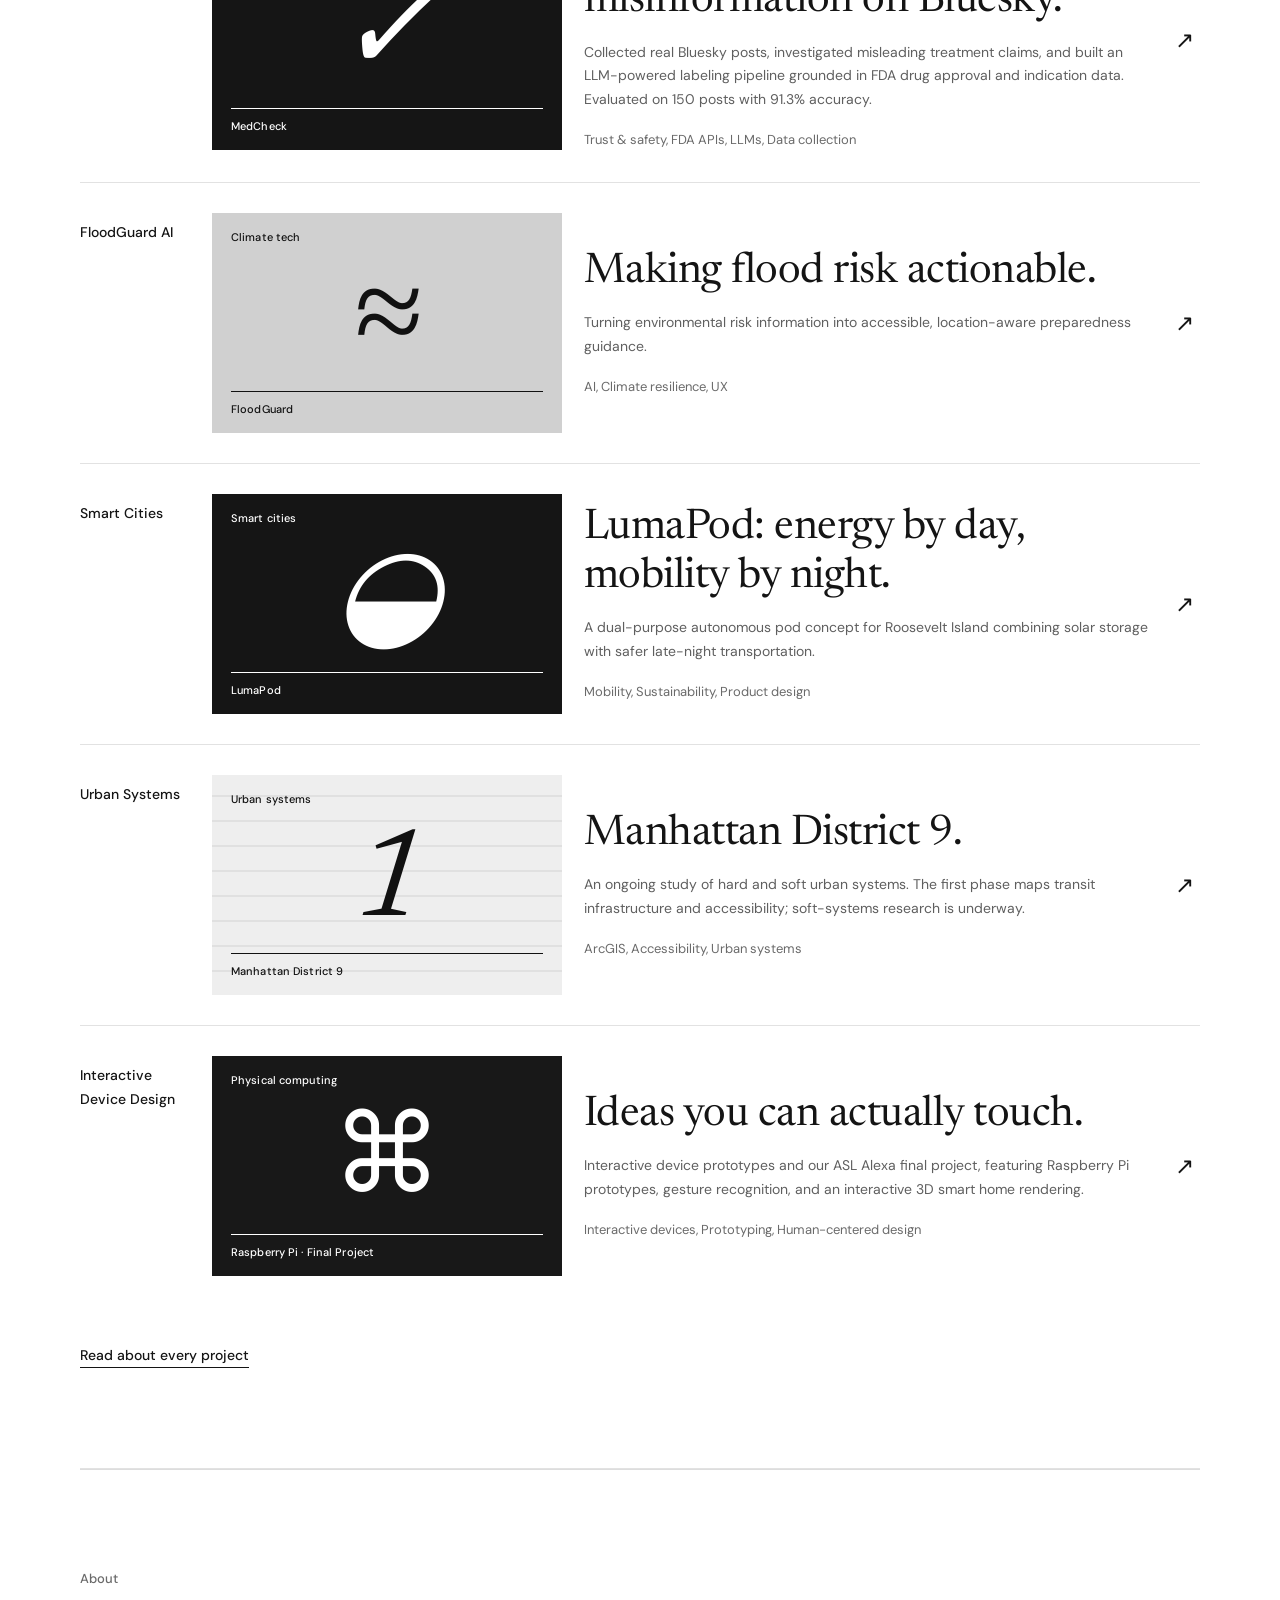
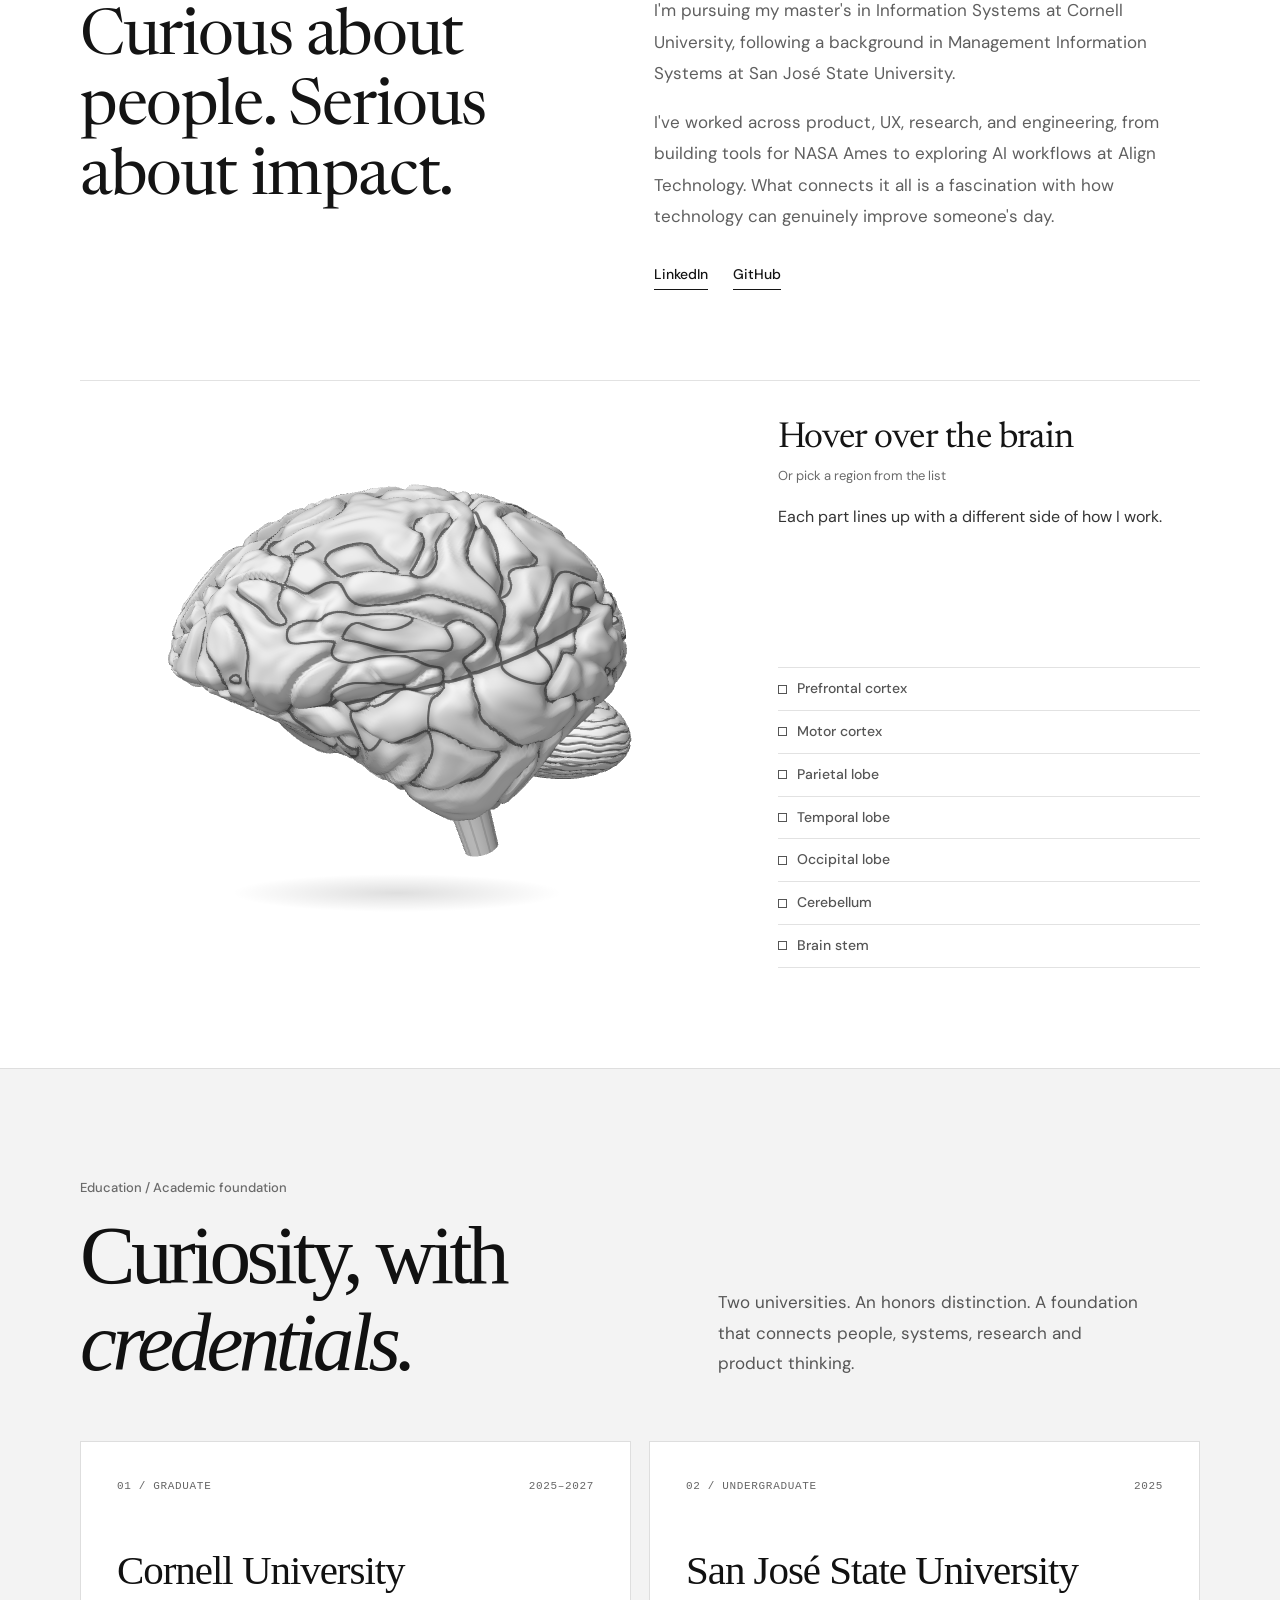
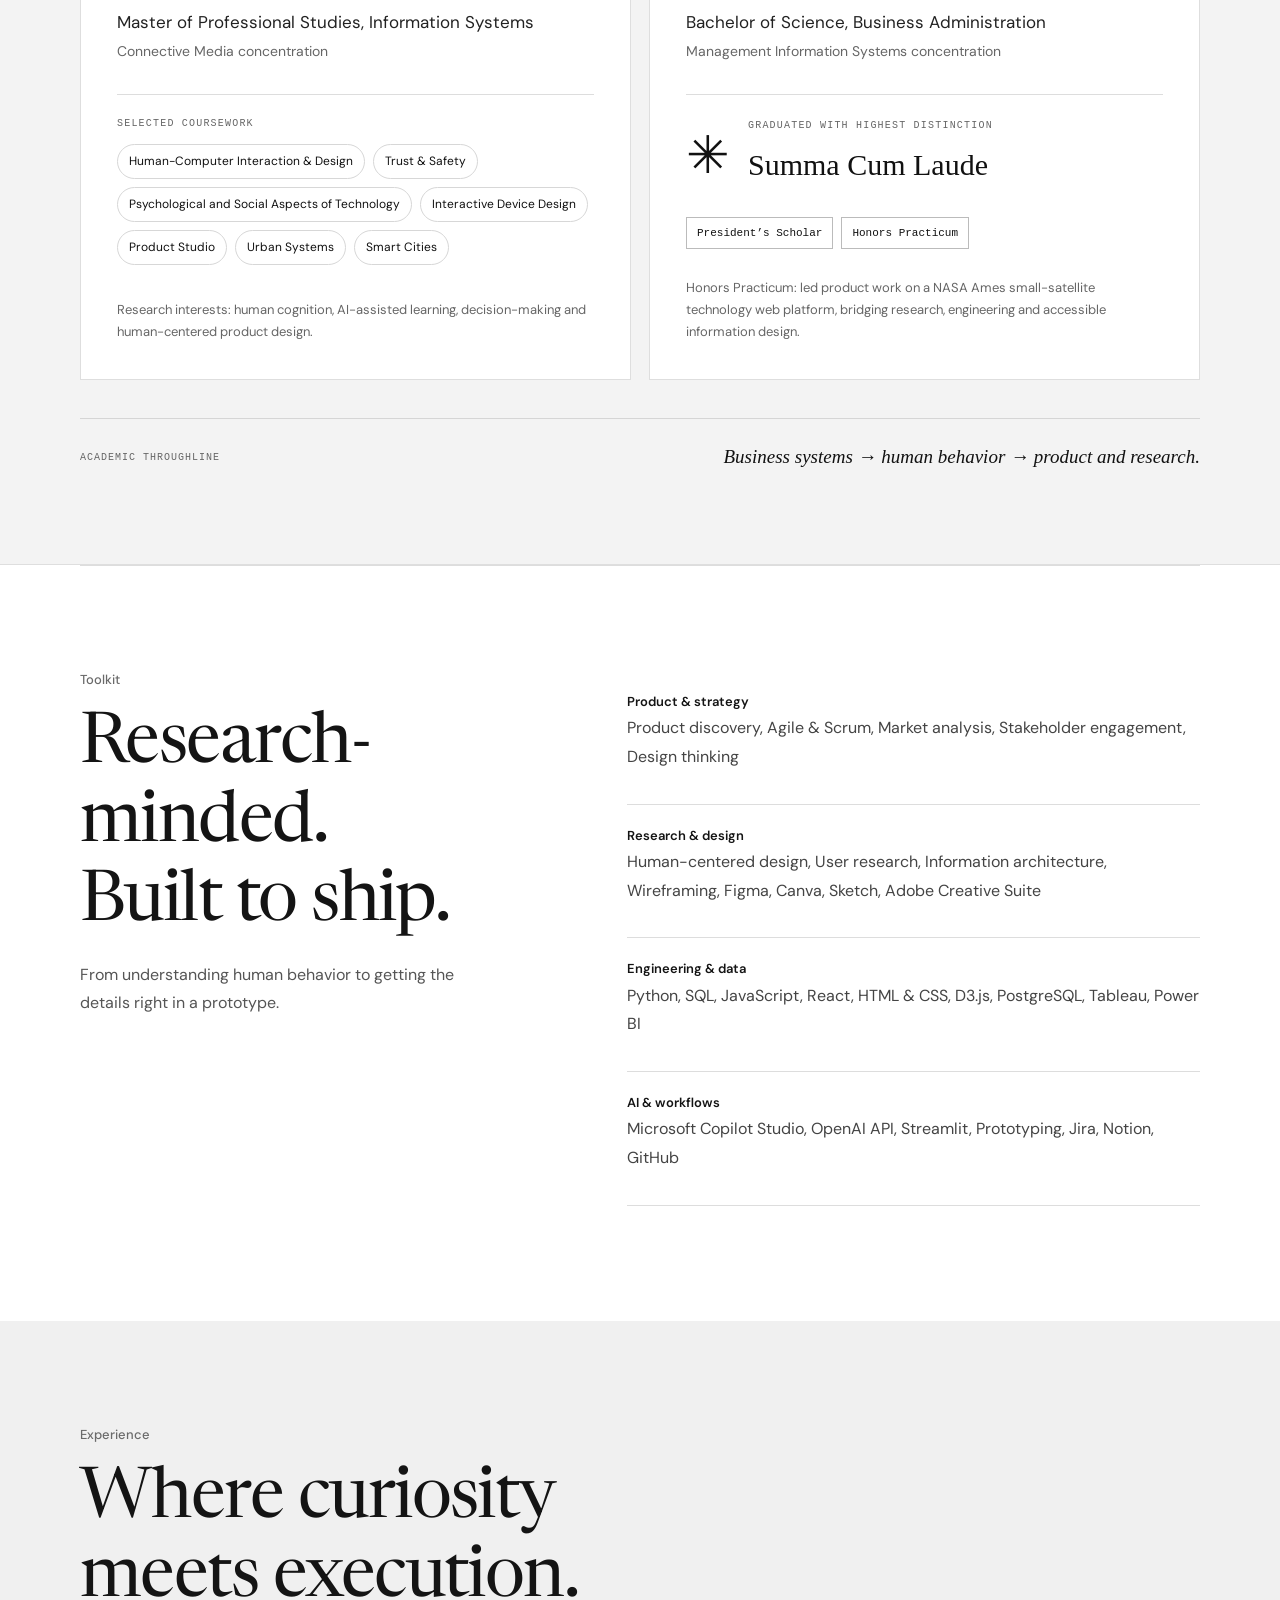
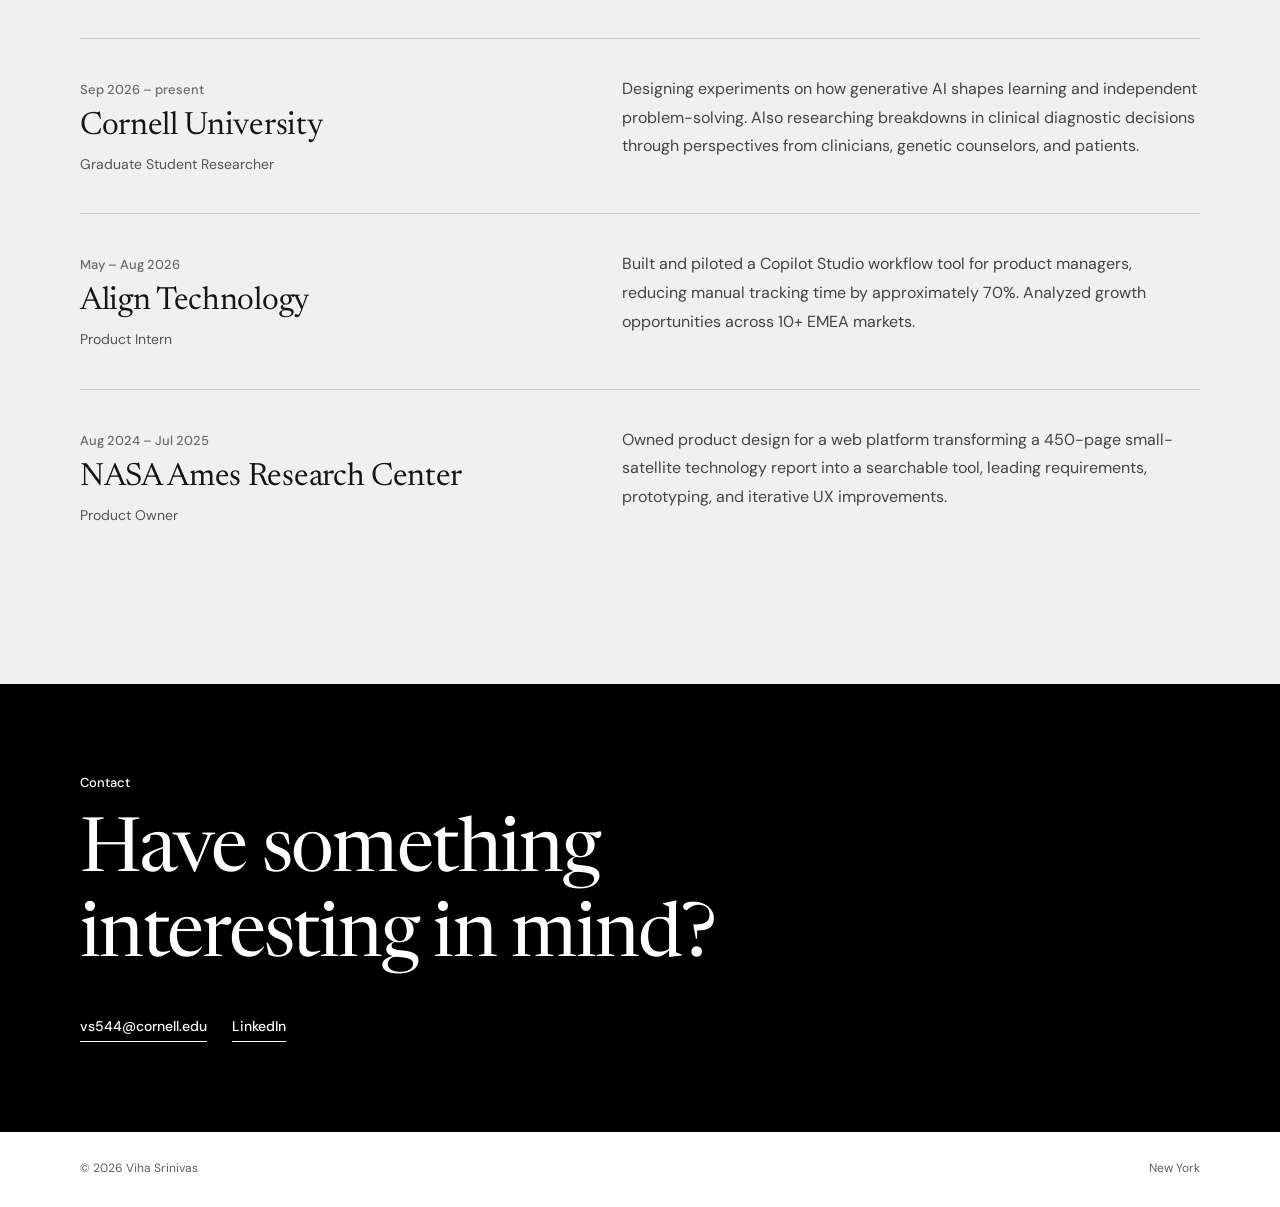
==== commit b3accdc8: "Recompose NYC skyline hero to closely match reference layout" ====
--- a/index.html
+++ b/index.html
@@ -74,7 +74,7 @@
 @media(max-width:859px){.brain{grid-template-columns:1fr;row-gap:24px}.brain-stage{aspect-ratio:8/7}.brain-panel{min-height:0}}
 @media(max-width:620px){header .wrap{flex-wrap:wrap;row-gap:4px;padding:14px 0}.brand{white-space:nowrap}nav{gap:16px;font-size:13px}}
 @media(prefers-reduced-motion:reduce){.brain-panel.is-swap>*{animation:none}.brain-canvas{transition:none}}
-/* Editorial education feature */.education-section{background:#f3f3f3;color:#111;padding:110px 0 90px;border-top:1px solid #dedede;border-bottom:1px solid #dedede}.education-heading{display:grid;grid-template-columns:1.2fr 1fr;column-gap:60px;align-items:end;margin-bottom:54px}.education-heading>.tag{grid-column:1/-1;margin-bottom:15px}.education-heading h2{font-family:'Playfair Display',Georgia,serif;font-weight:400;font-size:clamp(55px,6.5vw,96px);letter-spacing:-.055em;line-height:1.05;margin:0}.education-heading h2 em{font-weight:400}.education-heading>p:last-child{max-width:430px;color:#555;line-height:1.8;font-size:17px;margin:0 0 8px}.education-grid{display:grid;grid-template-columns:1fr 1fr;gap:18px}.education-card{background:#fff;border:1px solid #dedede;padding:38px 36px 36px;min-width:0;display:flex;flex-direction:column;min-height:515px}.edu-top{display:flex;justify-content:space-between;gap:12px;color:#666;font:11px 'DM Mono',monospace;letter-spacing:.06em;margin-bottom:55px}.education-card h3{font-family:'Playfair Display',Georgia,serif;font-weight:400;font-size:clamp(34px,3.2vw,49px);line-height:1.15;letter-spacing:-.025em;margin:0 0 16px}.edu-degree{font-size:17px;line-height:1.5;color:#222;margin:0 0 5px}.edu-focus{font-size:14px;color:#666;margin:0}.edu-rule{height:1px;background:#ddd;margin:30px 0 23px}.edu-label{font:10px 'DM Mono',monospace;letter-spacing:.12em;text-transform:uppercase;color:#666;margin:0 0 15px}.edu-courses{display:flex;flex-wrap:wrap;gap:8px}.edu-courses span{border:1px solid #d7d7d7;padding:9px 11px;border-radius:99px;font-size:12px;line-height:1.25}.edu-footnote{font-size:13px;color:#666;line-height:1.7;margin:auto 0 0;padding-top:28px}.edu-honors{border-top:1px solid #ddd;margin-top:30px;padding-top:25px}.edu-honor-primary{display:flex;gap:18px;align-items:center;margin-bottom:27px}.edu-honor-star{font-size:52px;line-height:1}.edu-honor-primary .edu-label{display:block;margin-bottom:8px}.edu-honor-primary strong{font-family:'Playfair Display',Georgia,serif;font-size:30px;font-weight:400}.edu-honor-row{display:flex;flex-wrap:wrap;gap:8px}.edu-honor-row span{font:11px 'DM Mono',monospace;border:1px solid #bbb;padding:9px 10px}.edu-signoff{display:flex;justify-content:space-between;gap:20px;align-items:center;border-top:1px solid #d5d5d5;margin-top:38px;padding-top:22px}.edu-signoff span{font:10px 'DM Mono',monospace;letter-spacing:.1em;color:#666}.edu-signoff p{font-family:'Playfair Display',Georgia,serif;font-style:italic;font-size:19px;margin:0}@media(max-width:760px){.education-section{padding:75px 0}.education-heading,.education-grid{grid-template-columns:1fr}.education-heading>p:last-child{margin-top:24px}.education-card{min-height:0;padding:28px 24px}.edu-top{margin-bottom:35px}.edu-signoff{align-items:flex-start;flex-direction:column}}.cover-labs{background:#181818;color:#fff}.cover-labs .cover-emblem{font-style:normal;font-size:110px}@media(max-width:650px){.cover-labs .cover-emblem{font-size:130px}}.hero-text{position:relative}.nyc-lineart{width:min(74%,850px);margin:-10px 0 18px auto;pointer-events:none}.nyc-lineart svg{display:block;width:100%;height:auto}.hero h1{position:relative;z-index:1}.hero-city{font:400 13px 'DM Mono',monospace;letter-spacing:.08em;white-space:nowrap;vertical-align:middle;margin-left:5px}.hero-figure{position:relative;z-index:2}@media(min-width:900px){.hero{grid-template-columns:minmax(0,1fr) clamp(230px,21vw,300px);column-gap:clamp(30px,4vw,70px)}.hero h1{font-size:clamp(64px,6.4vw,104px);margin-bottom:0}.nyc-lineart{margin-top:-16px;margin-bottom:10px}.hero-bottom{margin-top:-8px}}@media(max-width:899px){.nyc-lineart{width:90%;margin:8px 0 20px auto}}.hero.wrap{position:relative;grid-template-columns:minmax(0,1fr) clamp(240px,22vw,300px);column-gap:clamp(30px,4vw,70px);align-items:start;padding-top:70px;padding-bottom:75px;min-height:520px}.hero-text{position:relative;z-index:2}.hero h1{font-size:clamp(65px,6.5vw,105px);line-height:.98;letter-spacing:-.055em;max-width:1000px;margin:0;text-wrap:initial}.hero-bottom{margin-top:135px;align-items:flex-end;position:relative;z-index:2}.hero-bottom p{max-width:680px}.hero-figure{z-index:3;position:relative;padding-top:0}.nyc-reference-art{position:absolute;top:65px;left:43%;width:43%;height:auto;z-index:1;pointer-events:none}.hero-name{white-space:nowrap}@media(max-width:900px){.hero.wrap{grid-template-columns:minmax(0,1fr) 210px;gap:20px;min-height:0}.hero h1{font-size:clamp(48px,7vw,75px)}.hero-bottom{margin-top:95px}.nyc-reference-art{top:130px;left:39%;width:48%}}@media(max-width:650px){.hero.wrap{display:flex;flex-direction:column;padding-top:35px;gap:22px}.hero-text{order:1}.hero h1{font-size:clamp(46px,11vw,70px)}.nyc-reference-art{order:2;position:relative;left:auto;top:auto;width:100%;max-height:230px;object-fit:contain;margin:-15px 0}.hero-figure{order:3;width:min(260px,65vw);margin:0}.hero-bottom{margin-top:22px;display:flex;flex-direction:column;align-items:flex-start;gap:18px}}.hero-bottom{display:flex!important;flex-direction:column!important;align-items:flex-start!important;justify-content:flex-start!important;gap:16px!important}.hero-bottom .arrow-link{align-self:flex-start!important;margin:0!important}@media(min-width:900px){.hero .nyc-reference-art{top:205px!important;left:29%!important;width:47%!important}}@media(min-width:900px){.hero .nyc-reference-art{top:150px!important;left:29%!important;width:47%!important}.hero .hero-bottom{margin-top:92px!important}}@media(min-width:900px){.hero .hero-bottom{margin-top:225px!important}.hero{padding-bottom:100px!important}}/* Hero layout reset: skyline occupies its own row, never overlays content */.hero.wrap{display:grid!important;grid-template-columns:minmax(0,1fr) clamp(240px,24vw,340px)!important;column-gap:clamp(28px,4vw,68px)!important;align-items:start!important;min-height:0!important;padding-top:70px!important;padding-bottom:80px!important;overflow:visible!important}.hero-text{min-width:0!important;position:relative!important;z-index:auto!important}.hero h1{font-size:clamp(58px,6.2vw,104px)!important;line-height:.99!important;margin:0!important;letter-spacing:-.055em!important;max-width:none!important}.hero .nyc-reference-art{display:block!important;position:relative!important;inset:auto!important;top:auto!important;left:auto!important;right:auto!important;bottom:auto!important;width:82%!important;max-width:820px!important;height:auto!important;max-height:none!important;object-fit:contain!important;margin:0 0 22px auto!important;transform:none!important;z-index:auto!important}.hero .hero-bottom{position:relative!important;display:flex!important;flex-direction:column!important;align-items:flex-start!important;gap:18px!important;margin:0!important;z-index:auto!important}.hero .hero-bottom p{margin:0!important;max-width:680px!important}.hero .hero-figure{position:relative!important;z-index:1!important;margin:0!important;padding:0!important}.hero .hero-name{white-space:normal!important}@media(max-width:780px){.hero.wrap{display:flex!important;flex-direction:column!important;gap:28px!important;padding-top:38px!important}.hero-text{order:1!important}.hero .nyc-reference-art{width:95%!important;margin:15px 0 22px auto!important}.hero .hero-figure{order:2!important;width:min(280px,75vw)!important}.hero h1{font-size:clamp(45px,10vw,70px)!important}}/* Final hero illustration refinement */@media(min-width:781px){.hero .nyc-reference-art{width:64%!important;max-width:640px!important;margin:2px 3% 24px auto!important;clip-path:inset(0 3% 0 0)!important}.hero .hero-bottom{margin-top:0!important}.hero.wrap{padding-bottom:75px!important}}@media(max-width:780px){.hero .nyc-reference-art{clip-path:inset(0 3% 0 0)!important}}</style></head><body><header><div class="wrap"><a class="brand" href="/">Viha Srinivas<span style="color:#758a77">.</span></a><nav aria-label="Primary"><a href="#work">Work</a><a href="creative.html">Creative Works</a><a href="#about">About</a><a href="#education">Education</a><a href="#skills">Skills</a><a href="#experience">Experience</a><a href="#contact">Contact</a></nav></div></header><main><section class="hero wrap"><div class="hero-text"><h1>Designing for the way people think.</h1><img class="nyc-reference-art" alt="" aria-hidden="true" src="[data-uri]"><div class="hero-bottom"><p>I'm Viha, a Cornell University researcher and product builder interested in how people think, learn, and make decisions. I turn complex systems into experiences that feel intuitive and human.</p><a class="arrow-link" href="#work">See selected work</a></div></div><figure class="hero-figure"><div class="hero-photo"><img width="1100" height="1220" fetchpriority="high" src="viha-portrait.jpg" onerror="this.onerror=null;this.src=this.dataset.fallback" data-fallback="[data-uri]" alt="Viha Srinivas" /></div><figcaption><span class="hero-name">Viha Srinivas <span class="hero-city">| NYC</span></span><span class="hero-role">Product and research, Cornell University</span></figcaption></figure></section><section class="feature" id="featured"><div class="wrap feature-inner"><div><p class="tag">Featured case study</p><h2>From 450 pages to something you can actually explore.</h2><p>At NASA Ames, I helped transform a dense small-satellite technology report into a chapter-based digital experience with accessible tables, interactive graphs, and clearer navigation.</p><a class="arrow-link" href="work.html#nasa">Read the NASA case study</a></div><a class="feature-art" href="work.html#nasa"><div class="art-top"><span>NASA Ames, small satellite technology</span><span>Chapters 1–13</span></div><div class="art-center"><span class="chapter">Chapter 4, Systems</span>In-Space<br><em>Propulsion.</em></div><div class="art-bottom">Interactive tables&nbsp;&nbsp;&nbsp;Data visualization</div></a></div></section><section class="section-intro"><div class="wrap intro-grid"><div><p class="tag">How I work</p><h2>Good products start with better questions.</h2></div><div><p>What does someone actually need? Where does a workflow break down? When does AI help, and when does it get in the way? Those questions guide my work across product, research, and design.</p></div></div></section><section class="section work wrap" id="work"><div class="section-head"><div><p class="tag">More work</p><h2>Things I've built<br>and explored.</h2></div><p>From space technology and healthcare to the questions shaping how we use AI.</p></div>
+/* Editorial education feature */.education-section{background:#f3f3f3;color:#111;padding:110px 0 90px;border-top:1px solid #dedede;border-bottom:1px solid #dedede}.education-heading{display:grid;grid-template-columns:1.2fr 1fr;column-gap:60px;align-items:end;margin-bottom:54px}.education-heading>.tag{grid-column:1/-1;margin-bottom:15px}.education-heading h2{font-family:'Playfair Display',Georgia,serif;font-weight:400;font-size:clamp(55px,6.5vw,96px);letter-spacing:-.055em;line-height:1.05;margin:0}.education-heading h2 em{font-weight:400}.education-heading>p:last-child{max-width:430px;color:#555;line-height:1.8;font-size:17px;margin:0 0 8px}.education-grid{display:grid;grid-template-columns:1fr 1fr;gap:18px}.education-card{background:#fff;border:1px solid #dedede;padding:38px 36px 36px;min-width:0;display:flex;flex-direction:column;min-height:515px}.edu-top{display:flex;justify-content:space-between;gap:12px;color:#666;font:11px 'DM Mono',monospace;letter-spacing:.06em;margin-bottom:55px}.education-card h3{font-family:'Playfair Display',Georgia,serif;font-weight:400;font-size:clamp(34px,3.2vw,49px);line-height:1.15;letter-spacing:-.025em;margin:0 0 16px}.edu-degree{font-size:17px;line-height:1.5;color:#222;margin:0 0 5px}.edu-focus{font-size:14px;color:#666;margin:0}.edu-rule{height:1px;background:#ddd;margin:30px 0 23px}.edu-label{font:10px 'DM Mono',monospace;letter-spacing:.12em;text-transform:uppercase;color:#666;margin:0 0 15px}.edu-courses{display:flex;flex-wrap:wrap;gap:8px}.edu-courses span{border:1px solid #d7d7d7;padding:9px 11px;border-radius:99px;font-size:12px;line-height:1.25}.edu-footnote{font-size:13px;color:#666;line-height:1.7;margin:auto 0 0;padding-top:28px}.edu-honors{border-top:1px solid #ddd;margin-top:30px;padding-top:25px}.edu-honor-primary{display:flex;gap:18px;align-items:center;margin-bottom:27px}.edu-honor-star{font-size:52px;line-height:1}.edu-honor-primary .edu-label{display:block;margin-bottom:8px}.edu-honor-primary strong{font-family:'Playfair Display',Georgia,serif;font-size:30px;font-weight:400}.edu-honor-row{display:flex;flex-wrap:wrap;gap:8px}.edu-honor-row span{font:11px 'DM Mono',monospace;border:1px solid #bbb;padding:9px 10px}.edu-signoff{display:flex;justify-content:space-between;gap:20px;align-items:center;border-top:1px solid #d5d5d5;margin-top:38px;padding-top:22px}.edu-signoff span{font:10px 'DM Mono',monospace;letter-spacing:.1em;color:#666}.edu-signoff p{font-family:'Playfair Display',Georgia,serif;font-style:italic;font-size:19px;margin:0}@media(max-width:760px){.education-section{padding:75px 0}.education-heading,.education-grid{grid-template-columns:1fr}.education-heading>p:last-child{margin-top:24px}.education-card{min-height:0;padding:28px 24px}.edu-top{margin-bottom:35px}.edu-signoff{align-items:flex-start;flex-direction:column}}.cover-labs{background:#181818;color:#fff}.cover-labs .cover-emblem{font-style:normal;font-size:110px}@media(max-width:650px){.cover-labs .cover-emblem{font-size:130px}}.hero-text{position:relative}.nyc-lineart{width:min(74%,850px);margin:-10px 0 18px auto;pointer-events:none}.nyc-lineart svg{display:block;width:100%;height:auto}.hero h1{position:relative;z-index:1}.hero-city{font:400 13px 'DM Mono',monospace;letter-spacing:.08em;white-space:nowrap;vertical-align:middle;margin-left:5px}.hero-figure{position:relative;z-index:2}@media(min-width:900px){.hero{grid-template-columns:minmax(0,1fr) clamp(230px,21vw,300px);column-gap:clamp(30px,4vw,70px)}.hero h1{font-size:clamp(64px,6.4vw,104px);margin-bottom:0}.nyc-lineart{margin-top:-16px;margin-bottom:10px}.hero-bottom{margin-top:-8px}}@media(max-width:899px){.nyc-lineart{width:90%;margin:8px 0 20px auto}}.hero.wrap{position:relative;grid-template-columns:minmax(0,1fr) clamp(240px,22vw,300px);column-gap:clamp(30px,4vw,70px);align-items:start;padding-top:70px;padding-bottom:75px;min-height:520px}.hero-text{position:relative;z-index:2}.hero h1{font-size:clamp(65px,6.5vw,105px);line-height:.98;letter-spacing:-.055em;max-width:1000px;margin:0;text-wrap:initial}.hero-bottom{margin-top:135px;align-items:flex-end;position:relative;z-index:2}.hero-bottom p{max-width:680px}.hero-figure{z-index:3;position:relative;padding-top:0}.nyc-reference-art{position:absolute;top:65px;left:43%;width:43%;height:auto;z-index:1;pointer-events:none}.hero-name{white-space:nowrap}@media(max-width:900px){.hero.wrap{grid-template-columns:minmax(0,1fr) 210px;gap:20px;min-height:0}.hero h1{font-size:clamp(48px,7vw,75px)}.hero-bottom{margin-top:95px}.nyc-reference-art{top:130px;left:39%;width:48%}}@media(max-width:650px){.hero.wrap{display:flex;flex-direction:column;padding-top:35px;gap:22px}.hero-text{order:1}.hero h1{font-size:clamp(46px,11vw,70px)}.nyc-reference-art{order:2;position:relative;left:auto;top:auto;width:100%;max-height:230px;object-fit:contain;margin:-15px 0}.hero-figure{order:3;width:min(260px,65vw);margin:0}.hero-bottom{margin-top:22px;display:flex;flex-direction:column;align-items:flex-start;gap:18px}}.hero-bottom{display:flex!important;flex-direction:column!important;align-items:flex-start!important;justify-content:flex-start!important;gap:16px!important}.hero-bottom .arrow-link{align-self:flex-start!important;margin:0!important}@media(min-width:900px){.hero .nyc-reference-art{top:205px!important;left:29%!important;width:47%!important}}@media(min-width:900px){.hero .nyc-reference-art{top:150px!important;left:29%!important;width:47%!important}.hero .hero-bottom{margin-top:92px!important}}@media(min-width:900px){.hero .hero-bottom{margin-top:225px!important}.hero{padding-bottom:100px!important}}/* Hero layout reset: skyline occupies its own row, never overlays content */.hero.wrap{display:grid!important;grid-template-columns:minmax(0,1fr) clamp(240px,24vw,340px)!important;column-gap:clamp(28px,4vw,68px)!important;align-items:start!important;min-height:0!important;padding-top:70px!important;padding-bottom:80px!important;overflow:visible!important}.hero-text{min-width:0!important;position:relative!important;z-index:auto!important}.hero h1{font-size:clamp(58px,6.2vw,104px)!important;line-height:.99!important;margin:0!important;letter-spacing:-.055em!important;max-width:none!important}.hero .nyc-reference-art{display:block!important;position:relative!important;inset:auto!important;top:auto!important;left:auto!important;right:auto!important;bottom:auto!important;width:82%!important;max-width:820px!important;height:auto!important;max-height:none!important;object-fit:contain!important;margin:0 0 22px auto!important;transform:none!important;z-index:auto!important}.hero .hero-bottom{position:relative!important;display:flex!important;flex-direction:column!important;align-items:flex-start!important;gap:18px!important;margin:0!important;z-index:auto!important}.hero .hero-bottom p{margin:0!important;max-width:680px!important}.hero .hero-figure{position:relative!important;z-index:1!important;margin:0!important;padding:0!important}.hero .hero-name{white-space:normal!important}@media(max-width:780px){.hero.wrap{display:flex!important;flex-direction:column!important;gap:28px!important;padding-top:38px!important}.hero-text{order:1!important}.hero .nyc-reference-art{width:95%!important;margin:15px 0 22px auto!important}.hero .hero-figure{order:2!important;width:min(280px,75vw)!important}.hero h1{font-size:clamp(45px,10vw,70px)!important}}/* Final hero illustration refinement */@media(min-width:781px){.hero .nyc-reference-art{width:64%!important;max-width:640px!important;margin:2px 3% 24px auto!important;clip-path:inset(0 3% 0 0)!important}.hero .hero-bottom{margin-top:0!important}.hero.wrap{padding-bottom:75px!important}}@media(max-width:780px){.hero .nyc-reference-art{clip-path:inset(0 3% 0 0)!important}}/* Reference-inspired compact editorial hero; art floats in the empty space, not over copy */@media(min-width:1000px){.hero.wrap{position:relative!important;display:grid!important;grid-template-columns:minmax(0,1fr) clamp(260px,23%,360px)!important;column-gap:clamp(32px,5vw,90px)!important;align-items:start!important;padding-top:72px!important;padding-bottom:68px!important;min-height:0!important}.hero-text{position:static!important}.hero h1{font-size:clamp(62px,6.3vw,106px)!important;line-height:.98!important;letter-spacing:-.055em!important;max-width:1050px!important;position:relative!important;z-index:2!important}.hero .nyc-reference-art{position:absolute!important;top:105px!important;left:38%!important;width:49%!important;max-width:none!important;height:auto!important;max-height:none!important;object-fit:contain!important;margin:0!important;clip-path:inset(0 2.8% 0 0)!important;z-index:1!important;pointer-events:none!important}.hero .hero-bottom{margin-top:130px!important;position:relative!important;z-index:3!important;display:flex!important;flex-direction:column!important;align-items:flex-start!important;gap:20px!important}.hero .hero-bottom p{max-width:850px!important;font-size:clamp(16px,1.25vw,20px)!important;line-height:1.7!important}.hero .hero-figure{position:relative!important;z-index:4!important;width:100%!important}.hero .hero-photo{aspect-ratio:1/1!important}.hero .hero-name{white-space:nowrap!important}}@media(min-width:781px) and (max-width:999px){.hero .nyc-reference-art{width:72%!important;margin:20px 0 20px auto!important;clip-path:inset(0 3% 0 0)!important}}</style></head><body><header><div class="wrap"><a class="brand" href="/">Viha Srinivas<span style="color:#758a77">.</span></a><nav aria-label="Primary"><a href="#work">Work</a><a href="creative.html">Creative Works</a><a href="#about">About</a><a href="#education">Education</a><a href="#skills">Skills</a><a href="#experience">Experience</a><a href="#contact">Contact</a></nav></div></header><main><section class="hero wrap"><div class="hero-text"><h1>Designing for the way people think.</h1><img class="nyc-reference-art" alt="" aria-hidden="true" src="[data-uri]"><div class="hero-bottom"><p>I'm Viha, a Cornell University researcher and product builder interested in how people think, learn, and make decisions. I turn complex systems into experiences that feel intuitive and human.</p><a class="arrow-link" href="#work">See selected work</a></div></div><figure class="hero-figure"><div class="hero-photo"><img width="1100" height="1220" fetchpriority="high" src="viha-portrait.jpg" onerror="this.onerror=null;this.src=this.dataset.fallback" data-fallback="[data-uri]" alt="Viha Srinivas" /></div><figcaption><span class="hero-name">Viha Srinivas <span class="hero-city">| NYC</span></span><span class="hero-role">Product and research, Cornell University</span></figcaption></figure></section><section class="feature" id="featured"><div class="wrap feature-inner"><div><p class="tag">Featured case study</p><h2>From 450 pages to something you can actually explore.</h2><p>At NASA Ames, I helped transform a dense small-satellite technology report into a chapter-based digital experience with accessible tables, interactive graphs, and clearer navigation.</p><a class="arrow-link" href="work.html#nasa">Read the NASA case study</a></div><a class="feature-art" href="work.html#nasa"><div class="art-top"><span>NASA Ames, small satellite technology</span><span>Chapters 1–13</span></div><div class="art-center"><span class="chapter">Chapter 4, Systems</span>In-Space<br><em>Propulsion.</em></div><div class="art-bottom">Interactive tables&nbsp;&nbsp;&nbsp;Data visualization</div></a></div></section><section class="section-intro"><div class="wrap intro-grid"><div><p class="tag">How I work</p><h2>Good products start with better questions.</h2></div><div><p>What does someone actually need? Where does a workflow break down? When does AI help, and when does it get in the way? Those questions guide my work across product, research, and design.</p></div></div></section><section class="section work wrap" id="work"><div class="section-head"><div><p class="tag">More work</p><h2>Things I've built<br>and explored.</h2></div><p>From space technology and healthcare to the questions shaping how we use AI.</p></div>
 <a class="project" href="work.html#nasa"><span class="number">NASA Ames</span><div class="project-cover cover-nasa" aria-hidden="true"><span class="cover-top">Space technology</span><span class="cover-emblem"><svg viewBox="0 0 240 170" aria-hidden="true"><ellipse cx="120" cy="87" rx="101" ry="39" transform="rotate(-24 120 87)" fill="none" stroke="currentColor" stroke-width="2"/><circle cx="191" cy="46" r="7" fill="currentColor"/><path d="M120 15 C123 67 130 79 166 87 C130 94 123 105 120 158 C116 105 110 94 74 87 C110 80 116 67 120 15Z" fill="currentColor"/></svg></span><span class="cover-bottom">NASA</span></div><div><h3>Making space technology easier to navigate.</h3><p>Product ownership and UX for an interactive platform translating a 450-page small-satellite technology report into a usable digital experience.</p><span class="metric">Product strategy, Information architecture, Data visualization</span></div><span class="open">↗</span></a>
 <a class="project" href="work.html#align"><span class="number">Align Technology</span><div class="project-cover cover-align" aria-hidden="true"><span class="cover-top">AI and product</span><span class="cover-emblem">AI</span><span class="cover-bottom">Align</span></div><div><h3>Giving product teams their time back.</h3><p>Designed and piloted AI-powered workflow automation with Microsoft Copilot Studio to reduce repetitive work for product teams.</p><span class="metric">AI product development, Workflow design, Stakeholder research</span></div><span class="open">↗</span></a>
 <a class="project" href="work.html#research"><span class="number">Cornell University</span><div class="project-cover cover-research" aria-hidden="true"><span class="cover-top">Human and AI</span><span class="cover-emblem">?</span><span class="cover-bottom">Research</span></div><div><h3>When does AI help us think?</h3><p>Researching the relationship between generative AI, independent learning, and human problem-solving.</p><span class="metric">Human-AI interaction, Research, Learning</span></div><span class="open">↗</span></a>
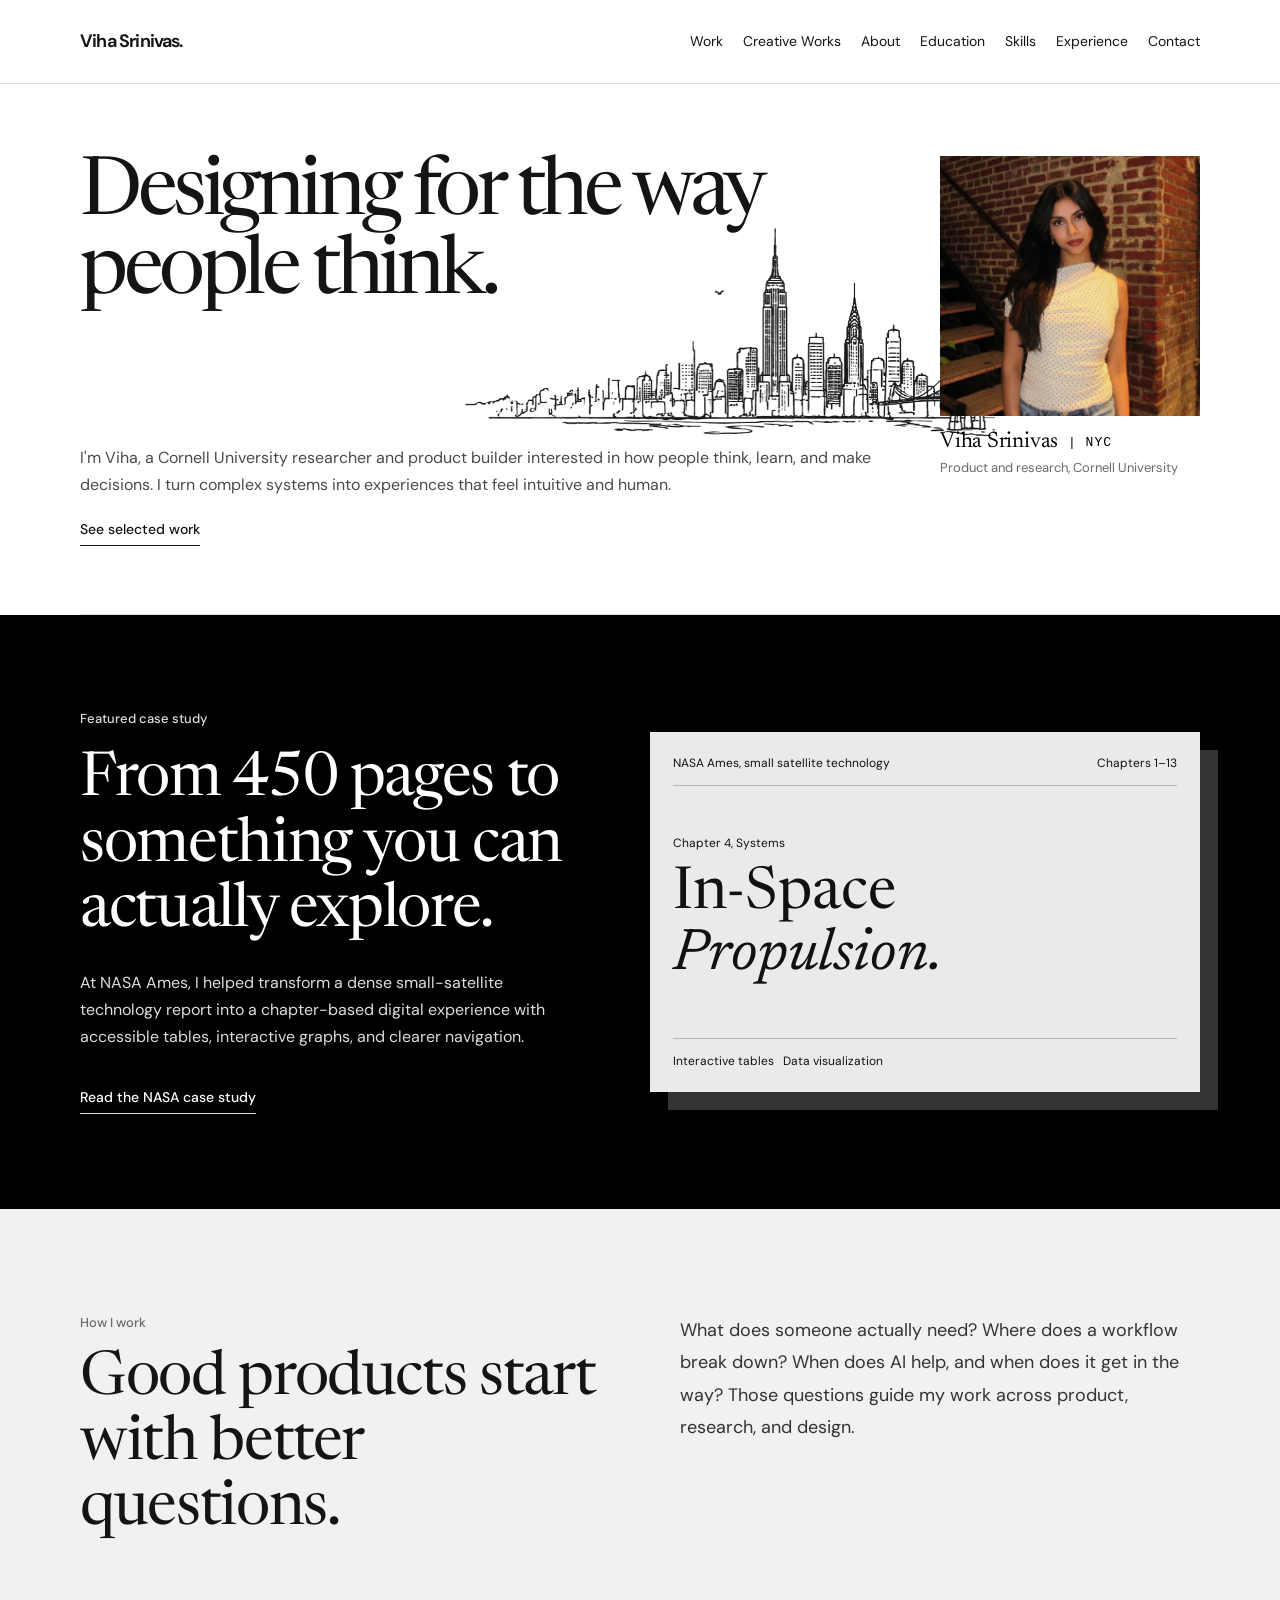
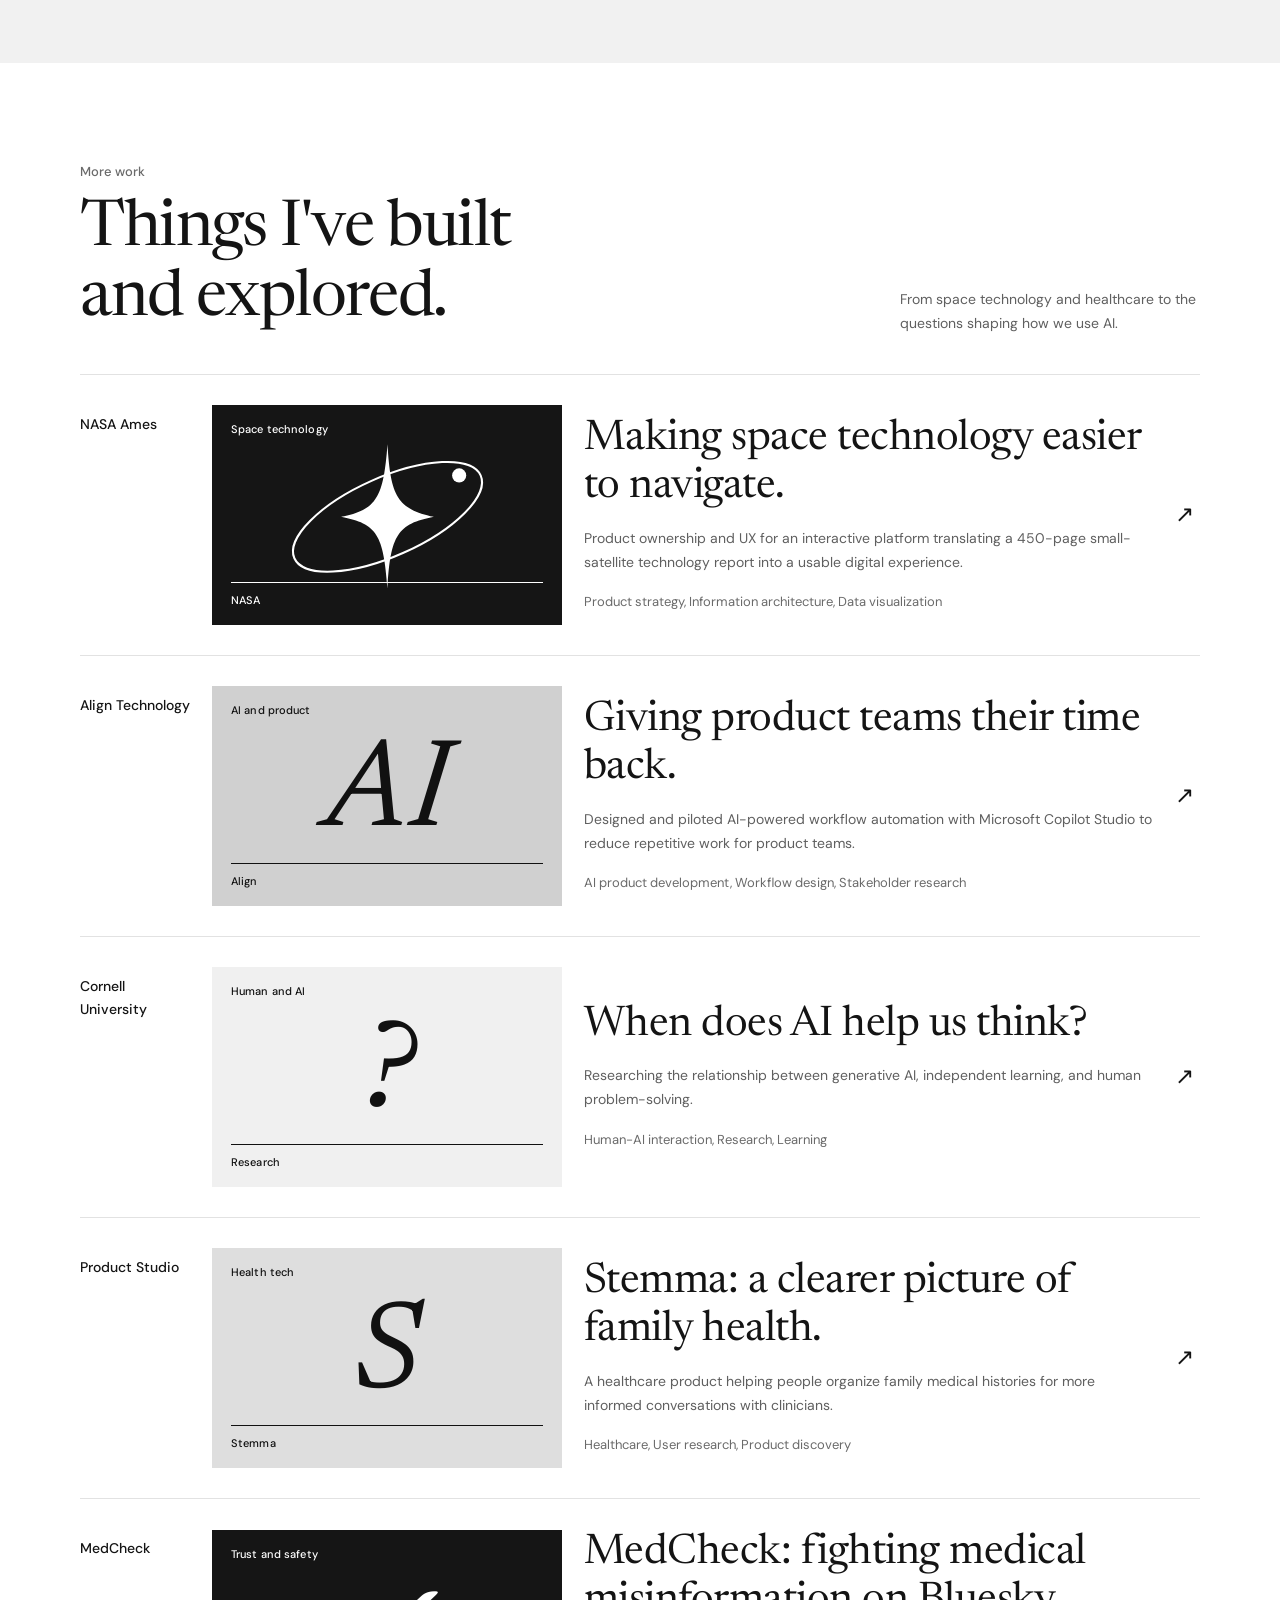
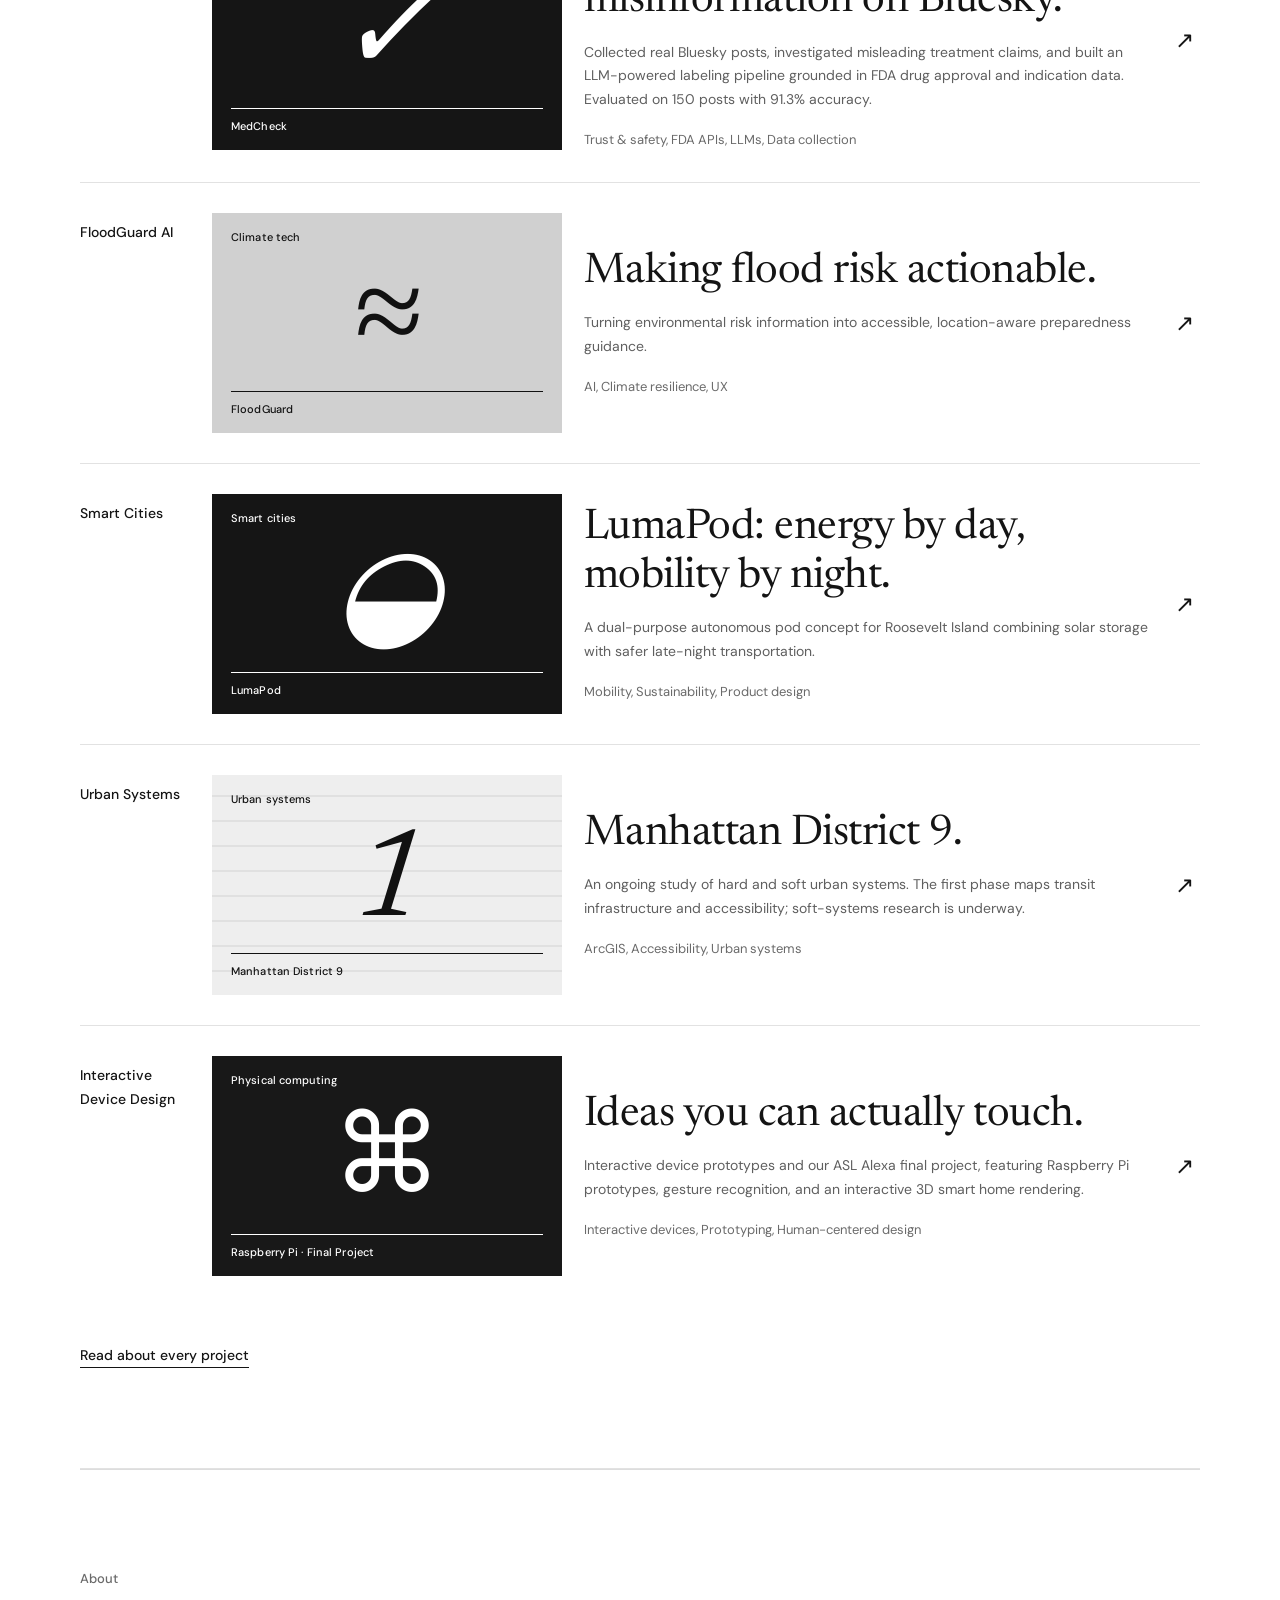
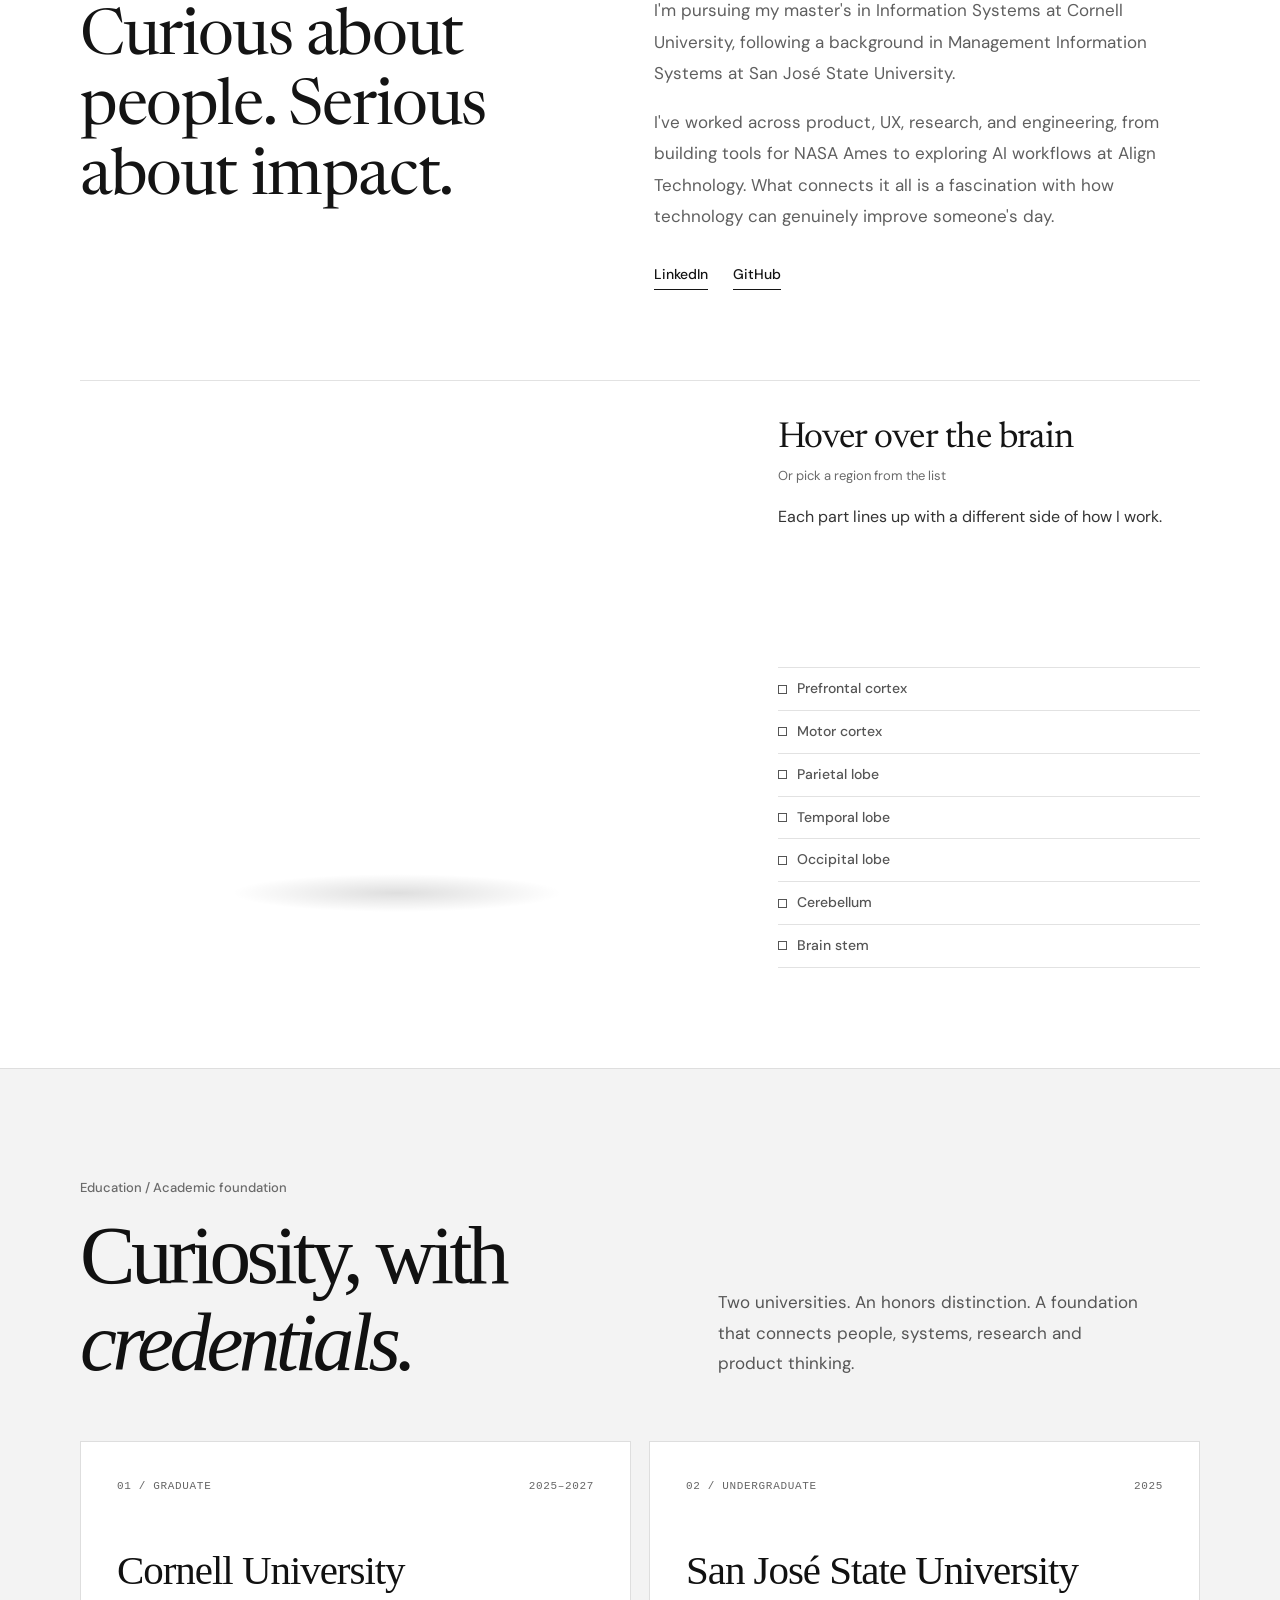
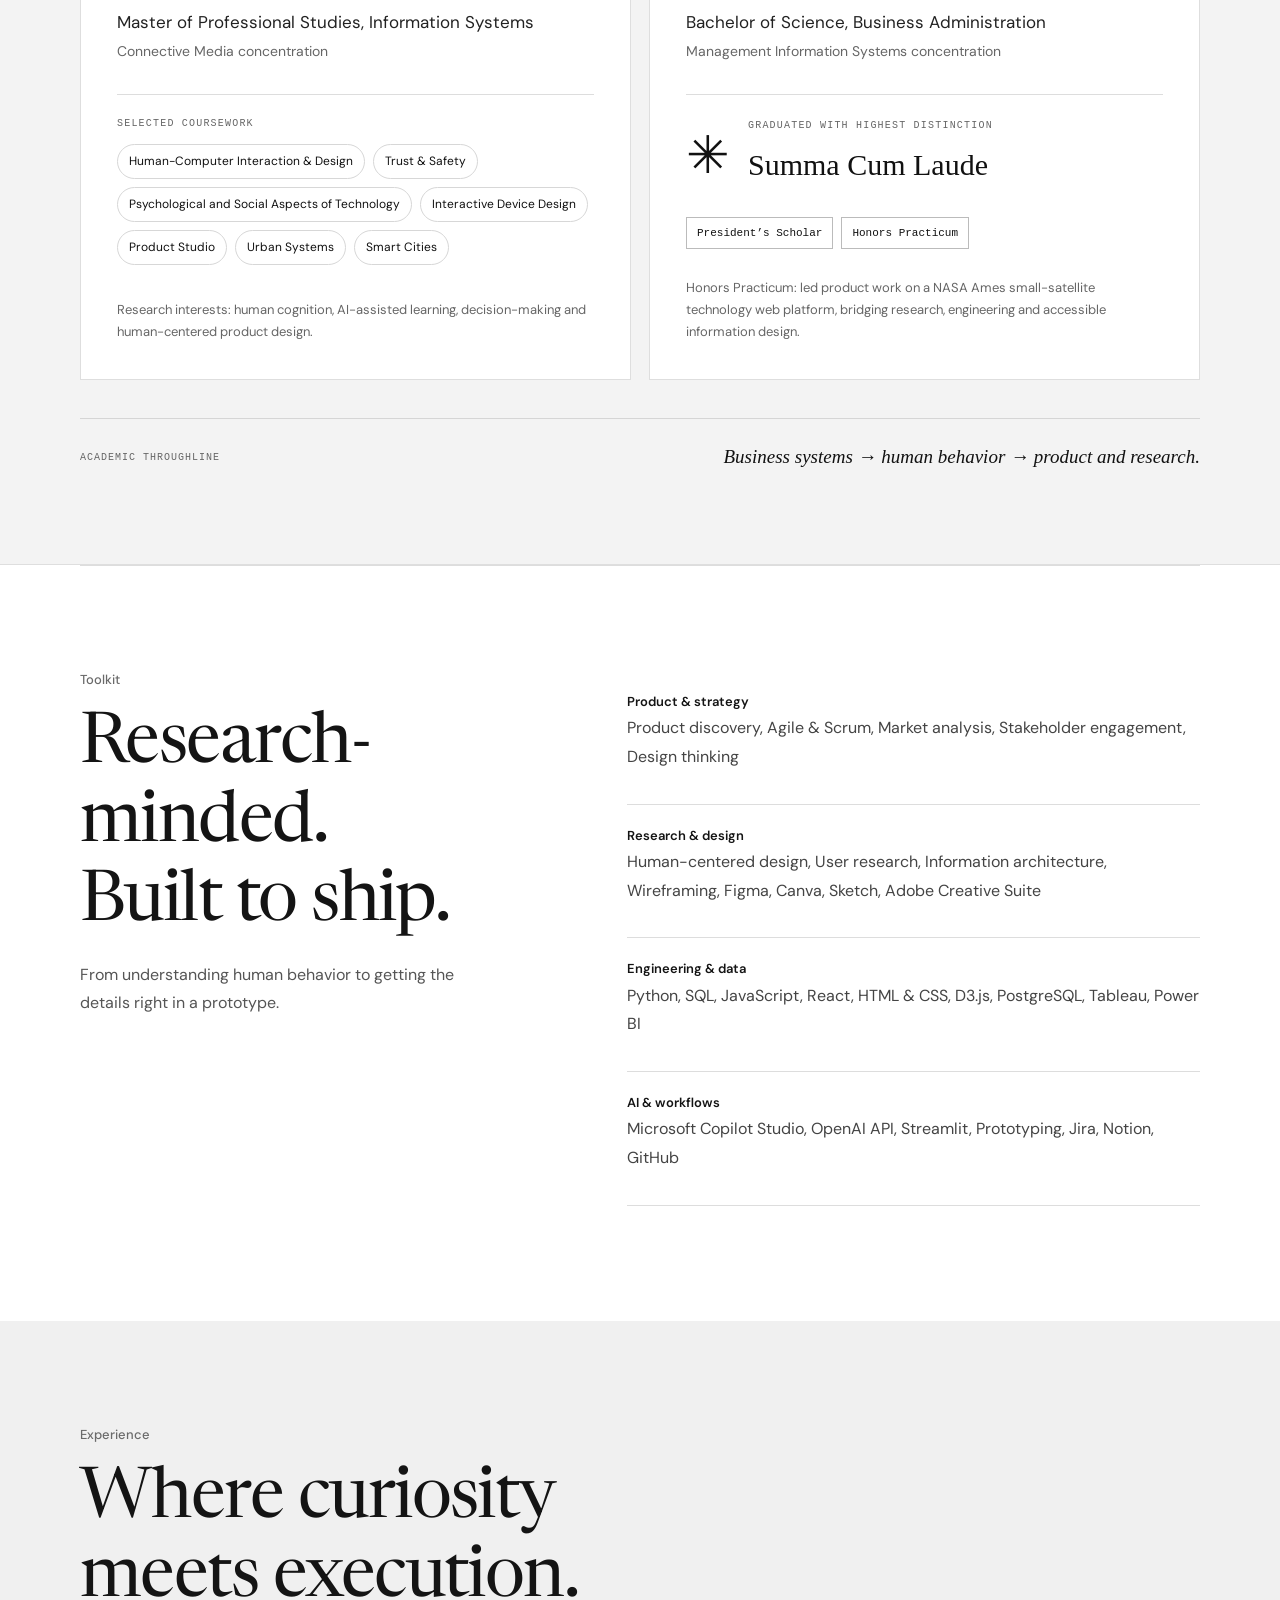
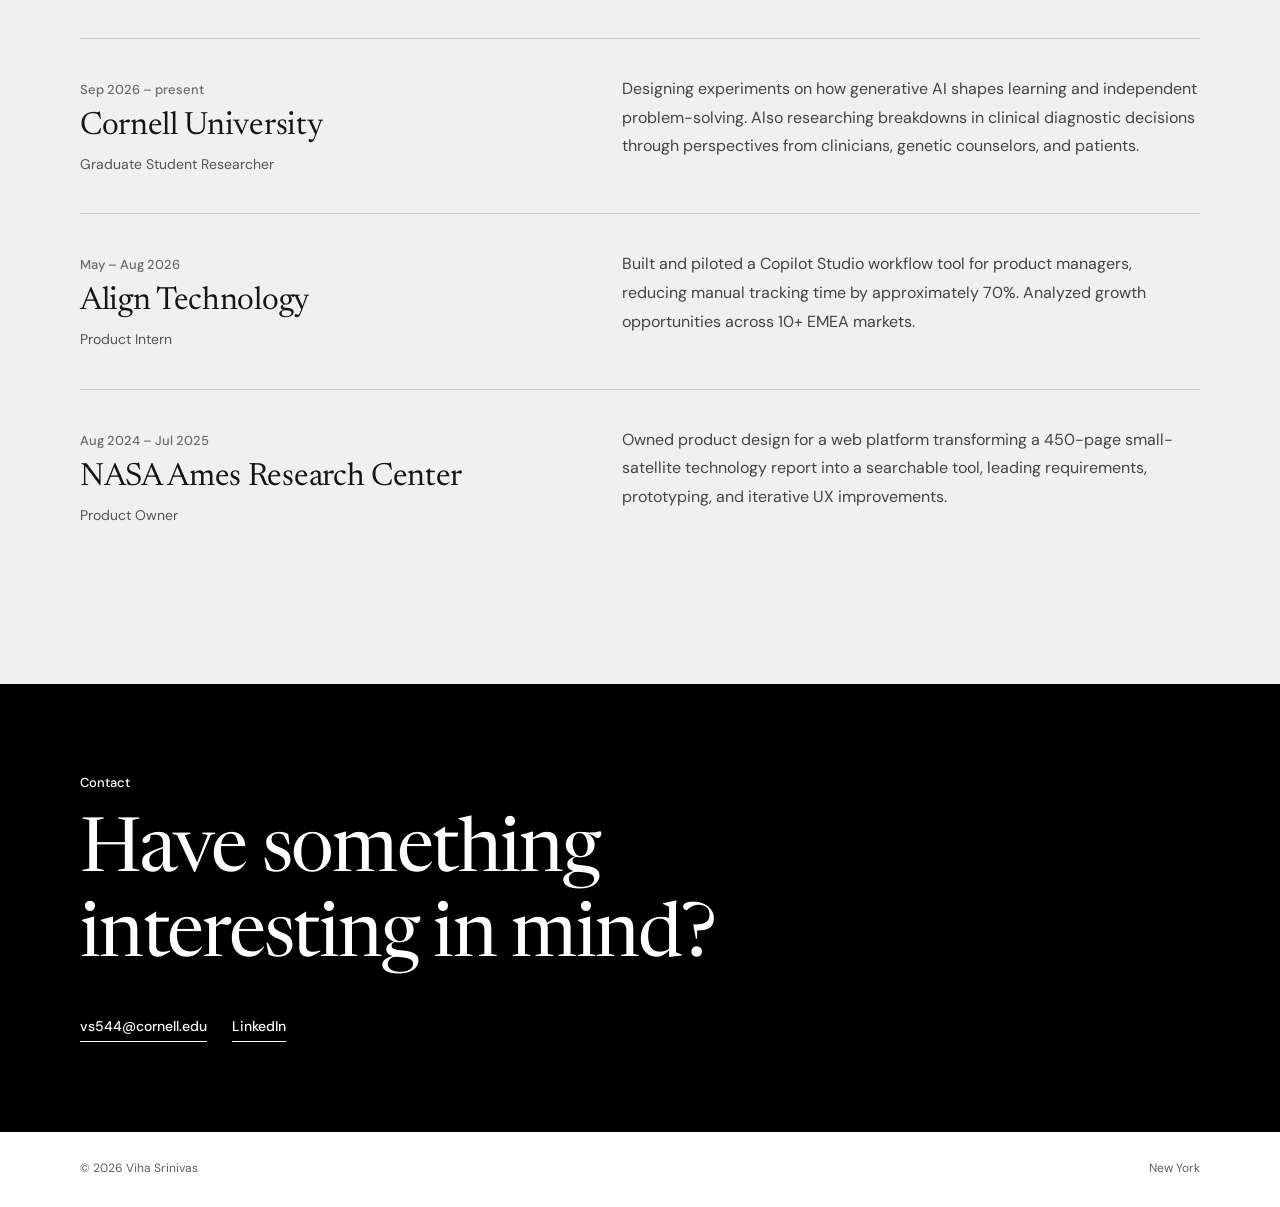
==== commit 44a16301: "Nudge NYC skyline down and left to match reference" ====
--- a/index.html
+++ b/index.html
@@ -74,7 +74,7 @@
 @media(max-width:859px){.brain{grid-template-columns:1fr;row-gap:24px}.brain-stage{aspect-ratio:8/7}.brain-panel{min-height:0}}
 @media(max-width:620px){header .wrap{flex-wrap:wrap;row-gap:4px;padding:14px 0}.brand{white-space:nowrap}nav{gap:16px;font-size:13px}}
 @media(prefers-reduced-motion:reduce){.brain-panel.is-swap>*{animation:none}.brain-canvas{transition:none}}
-/* Editorial education feature */.education-section{background:#f3f3f3;color:#111;padding:110px 0 90px;border-top:1px solid #dedede;border-bottom:1px solid #dedede}.education-heading{display:grid;grid-template-columns:1.2fr 1fr;column-gap:60px;align-items:end;margin-bottom:54px}.education-heading>.tag{grid-column:1/-1;margin-bottom:15px}.education-heading h2{font-family:'Playfair Display',Georgia,serif;font-weight:400;font-size:clamp(55px,6.5vw,96px);letter-spacing:-.055em;line-height:1.05;margin:0}.education-heading h2 em{font-weight:400}.education-heading>p:last-child{max-width:430px;color:#555;line-height:1.8;font-size:17px;margin:0 0 8px}.education-grid{display:grid;grid-template-columns:1fr 1fr;gap:18px}.education-card{background:#fff;border:1px solid #dedede;padding:38px 36px 36px;min-width:0;display:flex;flex-direction:column;min-height:515px}.edu-top{display:flex;justify-content:space-between;gap:12px;color:#666;font:11px 'DM Mono',monospace;letter-spacing:.06em;margin-bottom:55px}.education-card h3{font-family:'Playfair Display',Georgia,serif;font-weight:400;font-size:clamp(34px,3.2vw,49px);line-height:1.15;letter-spacing:-.025em;margin:0 0 16px}.edu-degree{font-size:17px;line-height:1.5;color:#222;margin:0 0 5px}.edu-focus{font-size:14px;color:#666;margin:0}.edu-rule{height:1px;background:#ddd;margin:30px 0 23px}.edu-label{font:10px 'DM Mono',monospace;letter-spacing:.12em;text-transform:uppercase;color:#666;margin:0 0 15px}.edu-courses{display:flex;flex-wrap:wrap;gap:8px}.edu-courses span{border:1px solid #d7d7d7;padding:9px 11px;border-radius:99px;font-size:12px;line-height:1.25}.edu-footnote{font-size:13px;color:#666;line-height:1.7;margin:auto 0 0;padding-top:28px}.edu-honors{border-top:1px solid #ddd;margin-top:30px;padding-top:25px}.edu-honor-primary{display:flex;gap:18px;align-items:center;margin-bottom:27px}.edu-honor-star{font-size:52px;line-height:1}.edu-honor-primary .edu-label{display:block;margin-bottom:8px}.edu-honor-primary strong{font-family:'Playfair Display',Georgia,serif;font-size:30px;font-weight:400}.edu-honor-row{display:flex;flex-wrap:wrap;gap:8px}.edu-honor-row span{font:11px 'DM Mono',monospace;border:1px solid #bbb;padding:9px 10px}.edu-signoff{display:flex;justify-content:space-between;gap:20px;align-items:center;border-top:1px solid #d5d5d5;margin-top:38px;padding-top:22px}.edu-signoff span{font:10px 'DM Mono',monospace;letter-spacing:.1em;color:#666}.edu-signoff p{font-family:'Playfair Display',Georgia,serif;font-style:italic;font-size:19px;margin:0}@media(max-width:760px){.education-section{padding:75px 0}.education-heading,.education-grid{grid-template-columns:1fr}.education-heading>p:last-child{margin-top:24px}.education-card{min-height:0;padding:28px 24px}.edu-top{margin-bottom:35px}.edu-signoff{align-items:flex-start;flex-direction:column}}.cover-labs{background:#181818;color:#fff}.cover-labs .cover-emblem{font-style:normal;font-size:110px}@media(max-width:650px){.cover-labs .cover-emblem{font-size:130px}}.hero-text{position:relative}.nyc-lineart{width:min(74%,850px);margin:-10px 0 18px auto;pointer-events:none}.nyc-lineart svg{display:block;width:100%;height:auto}.hero h1{position:relative;z-index:1}.hero-city{font:400 13px 'DM Mono',monospace;letter-spacing:.08em;white-space:nowrap;vertical-align:middle;margin-left:5px}.hero-figure{position:relative;z-index:2}@media(min-width:900px){.hero{grid-template-columns:minmax(0,1fr) clamp(230px,21vw,300px);column-gap:clamp(30px,4vw,70px)}.hero h1{font-size:clamp(64px,6.4vw,104px);margin-bottom:0}.nyc-lineart{margin-top:-16px;margin-bottom:10px}.hero-bottom{margin-top:-8px}}@media(max-width:899px){.nyc-lineart{width:90%;margin:8px 0 20px auto}}.hero.wrap{position:relative;grid-template-columns:minmax(0,1fr) clamp(240px,22vw,300px);column-gap:clamp(30px,4vw,70px);align-items:start;padding-top:70px;padding-bottom:75px;min-height:520px}.hero-text{position:relative;z-index:2}.hero h1{font-size:clamp(65px,6.5vw,105px);line-height:.98;letter-spacing:-.055em;max-width:1000px;margin:0;text-wrap:initial}.hero-bottom{margin-top:135px;align-items:flex-end;position:relative;z-index:2}.hero-bottom p{max-width:680px}.hero-figure{z-index:3;position:relative;padding-top:0}.nyc-reference-art{position:absolute;top:65px;left:43%;width:43%;height:auto;z-index:1;pointer-events:none}.hero-name{white-space:nowrap}@media(max-width:900px){.hero.wrap{grid-template-columns:minmax(0,1fr) 210px;gap:20px;min-height:0}.hero h1{font-size:clamp(48px,7vw,75px)}.hero-bottom{margin-top:95px}.nyc-reference-art{top:130px;left:39%;width:48%}}@media(max-width:650px){.hero.wrap{display:flex;flex-direction:column;padding-top:35px;gap:22px}.hero-text{order:1}.hero h1{font-size:clamp(46px,11vw,70px)}.nyc-reference-art{order:2;position:relative;left:auto;top:auto;width:100%;max-height:230px;object-fit:contain;margin:-15px 0}.hero-figure{order:3;width:min(260px,65vw);margin:0}.hero-bottom{margin-top:22px;display:flex;flex-direction:column;align-items:flex-start;gap:18px}}.hero-bottom{display:flex!important;flex-direction:column!important;align-items:flex-start!important;justify-content:flex-start!important;gap:16px!important}.hero-bottom .arrow-link{align-self:flex-start!important;margin:0!important}@media(min-width:900px){.hero .nyc-reference-art{top:205px!important;left:29%!important;width:47%!important}}@media(min-width:900px){.hero .nyc-reference-art{top:150px!important;left:29%!important;width:47%!important}.hero .hero-bottom{margin-top:92px!important}}@media(min-width:900px){.hero .hero-bottom{margin-top:225px!important}.hero{padding-bottom:100px!important}}/* Hero layout reset: skyline occupies its own row, never overlays content */.hero.wrap{display:grid!important;grid-template-columns:minmax(0,1fr) clamp(240px,24vw,340px)!important;column-gap:clamp(28px,4vw,68px)!important;align-items:start!important;min-height:0!important;padding-top:70px!important;padding-bottom:80px!important;overflow:visible!important}.hero-text{min-width:0!important;position:relative!important;z-index:auto!important}.hero h1{font-size:clamp(58px,6.2vw,104px)!important;line-height:.99!important;margin:0!important;letter-spacing:-.055em!important;max-width:none!important}.hero .nyc-reference-art{display:block!important;position:relative!important;inset:auto!important;top:auto!important;left:auto!important;right:auto!important;bottom:auto!important;width:82%!important;max-width:820px!important;height:auto!important;max-height:none!important;object-fit:contain!important;margin:0 0 22px auto!important;transform:none!important;z-index:auto!important}.hero .hero-bottom{position:relative!important;display:flex!important;flex-direction:column!important;align-items:flex-start!important;gap:18px!important;margin:0!important;z-index:auto!important}.hero .hero-bottom p{margin:0!important;max-width:680px!important}.hero .hero-figure{position:relative!important;z-index:1!important;margin:0!important;padding:0!important}.hero .hero-name{white-space:normal!important}@media(max-width:780px){.hero.wrap{display:flex!important;flex-direction:column!important;gap:28px!important;padding-top:38px!important}.hero-text{order:1!important}.hero .nyc-reference-art{width:95%!important;margin:15px 0 22px auto!important}.hero .hero-figure{order:2!important;width:min(280px,75vw)!important}.hero h1{font-size:clamp(45px,10vw,70px)!important}}/* Final hero illustration refinement */@media(min-width:781px){.hero .nyc-reference-art{width:64%!important;max-width:640px!important;margin:2px 3% 24px auto!important;clip-path:inset(0 3% 0 0)!important}.hero .hero-bottom{margin-top:0!important}.hero.wrap{padding-bottom:75px!important}}@media(max-width:780px){.hero .nyc-reference-art{clip-path:inset(0 3% 0 0)!important}}/* Reference-inspired compact editorial hero; art floats in the empty space, not over copy */@media(min-width:1000px){.hero.wrap{position:relative!important;display:grid!important;grid-template-columns:minmax(0,1fr) clamp(260px,23%,360px)!important;column-gap:clamp(32px,5vw,90px)!important;align-items:start!important;padding-top:72px!important;padding-bottom:68px!important;min-height:0!important}.hero-text{position:static!important}.hero h1{font-size:clamp(62px,6.3vw,106px)!important;line-height:.98!important;letter-spacing:-.055em!important;max-width:1050px!important;position:relative!important;z-index:2!important}.hero .nyc-reference-art{position:absolute!important;top:105px!important;left:38%!important;width:49%!important;max-width:none!important;height:auto!important;max-height:none!important;object-fit:contain!important;margin:0!important;clip-path:inset(0 2.8% 0 0)!important;z-index:1!important;pointer-events:none!important}.hero .hero-bottom{margin-top:130px!important;position:relative!important;z-index:3!important;display:flex!important;flex-direction:column!important;align-items:flex-start!important;gap:20px!important}.hero .hero-bottom p{max-width:850px!important;font-size:clamp(16px,1.25vw,20px)!important;line-height:1.7!important}.hero .hero-figure{position:relative!important;z-index:4!important;width:100%!important}.hero .hero-photo{aspect-ratio:1/1!important}.hero .hero-name{white-space:nowrap!important}}@media(min-width:781px) and (max-width:999px){.hero .nyc-reference-art{width:72%!important;margin:20px 0 20px auto!important;clip-path:inset(0 3% 0 0)!important}}</style></head><body><header><div class="wrap"><a class="brand" href="/">Viha Srinivas<span style="color:#758a77">.</span></a><nav aria-label="Primary"><a href="#work">Work</a><a href="creative.html">Creative Works</a><a href="#about">About</a><a href="#education">Education</a><a href="#skills">Skills</a><a href="#experience">Experience</a><a href="#contact">Contact</a></nav></div></header><main><section class="hero wrap"><div class="hero-text"><h1>Designing for the way people think.</h1><img class="nyc-reference-art" alt="" aria-hidden="true" src="[data-uri]"><div class="hero-bottom"><p>I'm Viha, a Cornell University researcher and product builder interested in how people think, learn, and make decisions. I turn complex systems into experiences that feel intuitive and human.</p><a class="arrow-link" href="#work">See selected work</a></div></div><figure class="hero-figure"><div class="hero-photo"><img width="1100" height="1220" fetchpriority="high" src="viha-portrait.jpg" onerror="this.onerror=null;this.src=this.dataset.fallback" data-fallback="[data-uri]" alt="Viha Srinivas" /></div><figcaption><span class="hero-name">Viha Srinivas <span class="hero-city">| NYC</span></span><span class="hero-role">Product and research, Cornell University</span></figcaption></figure></section><section class="feature" id="featured"><div class="wrap feature-inner"><div><p class="tag">Featured case study</p><h2>From 450 pages to something you can actually explore.</h2><p>At NASA Ames, I helped transform a dense small-satellite technology report into a chapter-based digital experience with accessible tables, interactive graphs, and clearer navigation.</p><a class="arrow-link" href="work.html#nasa">Read the NASA case study</a></div><a class="feature-art" href="work.html#nasa"><div class="art-top"><span>NASA Ames, small satellite technology</span><span>Chapters 1–13</span></div><div class="art-center"><span class="chapter">Chapter 4, Systems</span>In-Space<br><em>Propulsion.</em></div><div class="art-bottom">Interactive tables&nbsp;&nbsp;&nbsp;Data visualization</div></a></div></section><section class="section-intro"><div class="wrap intro-grid"><div><p class="tag">How I work</p><h2>Good products start with better questions.</h2></div><div><p>What does someone actually need? Where does a workflow break down? When does AI help, and when does it get in the way? Those questions guide my work across product, research, and design.</p></div></div></section><section class="section work wrap" id="work"><div class="section-head"><div><p class="tag">More work</p><h2>Things I've built<br>and explored.</h2></div><p>From space technology and healthcare to the questions shaping how we use AI.</p></div>
+/* Editorial education feature */.education-section{background:#f3f3f3;color:#111;padding:110px 0 90px;border-top:1px solid #dedede;border-bottom:1px solid #dedede}.education-heading{display:grid;grid-template-columns:1.2fr 1fr;column-gap:60px;align-items:end;margin-bottom:54px}.education-heading>.tag{grid-column:1/-1;margin-bottom:15px}.education-heading h2{font-family:'Playfair Display',Georgia,serif;font-weight:400;font-size:clamp(55px,6.5vw,96px);letter-spacing:-.055em;line-height:1.05;margin:0}.education-heading h2 em{font-weight:400}.education-heading>p:last-child{max-width:430px;color:#555;line-height:1.8;font-size:17px;margin:0 0 8px}.education-grid{display:grid;grid-template-columns:1fr 1fr;gap:18px}.education-card{background:#fff;border:1px solid #dedede;padding:38px 36px 36px;min-width:0;display:flex;flex-direction:column;min-height:515px}.edu-top{display:flex;justify-content:space-between;gap:12px;color:#666;font:11px 'DM Mono',monospace;letter-spacing:.06em;margin-bottom:55px}.education-card h3{font-family:'Playfair Display',Georgia,serif;font-weight:400;font-size:clamp(34px,3.2vw,49px);line-height:1.15;letter-spacing:-.025em;margin:0 0 16px}.edu-degree{font-size:17px;line-height:1.5;color:#222;margin:0 0 5px}.edu-focus{font-size:14px;color:#666;margin:0}.edu-rule{height:1px;background:#ddd;margin:30px 0 23px}.edu-label{font:10px 'DM Mono',monospace;letter-spacing:.12em;text-transform:uppercase;color:#666;margin:0 0 15px}.edu-courses{display:flex;flex-wrap:wrap;gap:8px}.edu-courses span{border:1px solid #d7d7d7;padding:9px 11px;border-radius:99px;font-size:12px;line-height:1.25}.edu-footnote{font-size:13px;color:#666;line-height:1.7;margin:auto 0 0;padding-top:28px}.edu-honors{border-top:1px solid #ddd;margin-top:30px;padding-top:25px}.edu-honor-primary{display:flex;gap:18px;align-items:center;margin-bottom:27px}.edu-honor-star{font-size:52px;line-height:1}.edu-honor-primary .edu-label{display:block;margin-bottom:8px}.edu-honor-primary strong{font-family:'Playfair Display',Georgia,serif;font-size:30px;font-weight:400}.edu-honor-row{display:flex;flex-wrap:wrap;gap:8px}.edu-honor-row span{font:11px 'DM Mono',monospace;border:1px solid #bbb;padding:9px 10px}.edu-signoff{display:flex;justify-content:space-between;gap:20px;align-items:center;border-top:1px solid #d5d5d5;margin-top:38px;padding-top:22px}.edu-signoff span{font:10px 'DM Mono',monospace;letter-spacing:.1em;color:#666}.edu-signoff p{font-family:'Playfair Display',Georgia,serif;font-style:italic;font-size:19px;margin:0}@media(max-width:760px){.education-section{padding:75px 0}.education-heading,.education-grid{grid-template-columns:1fr}.education-heading>p:last-child{margin-top:24px}.education-card{min-height:0;padding:28px 24px}.edu-top{margin-bottom:35px}.edu-signoff{align-items:flex-start;flex-direction:column}}.cover-labs{background:#181818;color:#fff}.cover-labs .cover-emblem{font-style:normal;font-size:110px}@media(max-width:650px){.cover-labs .cover-emblem{font-size:130px}}.hero-text{position:relative}.nyc-lineart{width:min(74%,850px);margin:-10px 0 18px auto;pointer-events:none}.nyc-lineart svg{display:block;width:100%;height:auto}.hero h1{position:relative;z-index:1}.hero-city{font:400 13px 'DM Mono',monospace;letter-spacing:.08em;white-space:nowrap;vertical-align:middle;margin-left:5px}.hero-figure{position:relative;z-index:2}@media(min-width:900px){.hero{grid-template-columns:minmax(0,1fr) clamp(230px,21vw,300px);column-gap:clamp(30px,4vw,70px)}.hero h1{font-size:clamp(64px,6.4vw,104px);margin-bottom:0}.nyc-lineart{margin-top:-16px;margin-bottom:10px}.hero-bottom{margin-top:-8px}}@media(max-width:899px){.nyc-lineart{width:90%;margin:8px 0 20px auto}}.hero.wrap{position:relative;grid-template-columns:minmax(0,1fr) clamp(240px,22vw,300px);column-gap:clamp(30px,4vw,70px);align-items:start;padding-top:70px;padding-bottom:75px;min-height:520px}.hero-text{position:relative;z-index:2}.hero h1{font-size:clamp(65px,6.5vw,105px);line-height:.98;letter-spacing:-.055em;max-width:1000px;margin:0;text-wrap:initial}.hero-bottom{margin-top:135px;align-items:flex-end;position:relative;z-index:2}.hero-bottom p{max-width:680px}.hero-figure{z-index:3;position:relative;padding-top:0}.nyc-reference-art{position:absolute;top:65px;left:43%;width:43%;height:auto;z-index:1;pointer-events:none}.hero-name{white-space:nowrap}@media(max-width:900px){.hero.wrap{grid-template-columns:minmax(0,1fr) 210px;gap:20px;min-height:0}.hero h1{font-size:clamp(48px,7vw,75px)}.hero-bottom{margin-top:95px}.nyc-reference-art{top:130px;left:39%;width:48%}}@media(max-width:650px){.hero.wrap{display:flex;flex-direction:column;padding-top:35px;gap:22px}.hero-text{order:1}.hero h1{font-size:clamp(46px,11vw,70px)}.nyc-reference-art{order:2;position:relative;left:auto;top:auto;width:100%;max-height:230px;object-fit:contain;margin:-15px 0}.hero-figure{order:3;width:min(260px,65vw);margin:0}.hero-bottom{margin-top:22px;display:flex;flex-direction:column;align-items:flex-start;gap:18px}}.hero-bottom{display:flex!important;flex-direction:column!important;align-items:flex-start!important;justify-content:flex-start!important;gap:16px!important}.hero-bottom .arrow-link{align-self:flex-start!important;margin:0!important}@media(min-width:900px){.hero .nyc-reference-art{top:205px!important;left:29%!important;width:47%!important}}@media(min-width:900px){.hero .nyc-reference-art{top:150px!important;left:29%!important;width:47%!important}.hero .hero-bottom{margin-top:92px!important}}@media(min-width:900px){.hero .hero-bottom{margin-top:225px!important}.hero{padding-bottom:100px!important}}/* Hero layout reset: skyline occupies its own row, never overlays content */.hero.wrap{display:grid!important;grid-template-columns:minmax(0,1fr) clamp(240px,24vw,340px)!important;column-gap:clamp(28px,4vw,68px)!important;align-items:start!important;min-height:0!important;padding-top:70px!important;padding-bottom:80px!important;overflow:visible!important}.hero-text{min-width:0!important;position:relative!important;z-index:auto!important}.hero h1{font-size:clamp(58px,6.2vw,104px)!important;line-height:.99!important;margin:0!important;letter-spacing:-.055em!important;max-width:none!important}.hero .nyc-reference-art{display:block!important;position:relative!important;inset:auto!important;top:auto!important;left:auto!important;right:auto!important;bottom:auto!important;width:82%!important;max-width:820px!important;height:auto!important;max-height:none!important;object-fit:contain!important;margin:0 0 22px auto!important;transform:none!important;z-index:auto!important}.hero .hero-bottom{position:relative!important;display:flex!important;flex-direction:column!important;align-items:flex-start!important;gap:18px!important;margin:0!important;z-index:auto!important}.hero .hero-bottom p{margin:0!important;max-width:680px!important}.hero .hero-figure{position:relative!important;z-index:1!important;margin:0!important;padding:0!important}.hero .hero-name{white-space:normal!important}@media(max-width:780px){.hero.wrap{display:flex!important;flex-direction:column!important;gap:28px!important;padding-top:38px!important}.hero-text{order:1!important}.hero .nyc-reference-art{width:95%!important;margin:15px 0 22px auto!important}.hero .hero-figure{order:2!important;width:min(280px,75vw)!important}.hero h1{font-size:clamp(45px,10vw,70px)!important}}/* Final hero illustration refinement */@media(min-width:781px){.hero .nyc-reference-art{width:64%!important;max-width:640px!important;margin:2px 3% 24px auto!important;clip-path:inset(0 3% 0 0)!important}.hero .hero-bottom{margin-top:0!important}.hero.wrap{padding-bottom:75px!important}}@media(max-width:780px){.hero .nyc-reference-art{clip-path:inset(0 3% 0 0)!important}}/* Reference-inspired compact editorial hero; art floats in the empty space, not over copy */@media(min-width:1000px){.hero.wrap{position:relative!important;display:grid!important;grid-template-columns:minmax(0,1fr) clamp(260px,23%,360px)!important;column-gap:clamp(32px,5vw,90px)!important;align-items:start!important;padding-top:72px!important;padding-bottom:68px!important;min-height:0!important}.hero-text{position:static!important}.hero h1{font-size:clamp(62px,6.3vw,106px)!important;line-height:.98!important;letter-spacing:-.055em!important;max-width:1050px!important;position:relative!important;z-index:2!important}.hero .nyc-reference-art{position:absolute!important;top:105px!important;left:38%!important;width:49%!important;max-width:none!important;height:auto!important;max-height:none!important;object-fit:contain!important;margin:0!important;clip-path:inset(0 2.8% 0 0)!important;z-index:1!important;pointer-events:none!important}.hero .hero-bottom{margin-top:130px!important;position:relative!important;z-index:3!important;display:flex!important;flex-direction:column!important;align-items:flex-start!important;gap:20px!important}.hero .hero-bottom p{max-width:850px!important;font-size:clamp(16px,1.25vw,20px)!important;line-height:1.7!important}.hero .hero-figure{position:relative!important;z-index:4!important;width:100%!important}.hero .hero-photo{aspect-ratio:1/1!important}.hero .hero-name{white-space:nowrap!important}}@media(min-width:781px) and (max-width:999px){.hero .nyc-reference-art{width:72%!important;margin:20px 0 20px auto!important;clip-path:inset(0 3% 0 0)!important}}@media(min-width:1000px){.hero .nyc-reference-art{top:130px!important;left:34%!important}}</style></head><body><header><div class="wrap"><a class="brand" href="/">Viha Srinivas<span style="color:#758a77">.</span></a><nav aria-label="Primary"><a href="#work">Work</a><a href="creative.html">Creative Works</a><a href="#about">About</a><a href="#education">Education</a><a href="#skills">Skills</a><a href="#experience">Experience</a><a href="#contact">Contact</a></nav></div></header><main><section class="hero wrap"><div class="hero-text"><h1>Designing for the way people think.</h1><img class="nyc-reference-art" alt="" aria-hidden="true" src="[data-uri]"><div class="hero-bottom"><p>I'm Viha, a Cornell University researcher and product builder interested in how people think, learn, and make decisions. I turn complex systems into experiences that feel intuitive and human.</p><a class="arrow-link" href="#work">See selected work</a></div></div><figure class="hero-figure"><div class="hero-photo"><img width="1100" height="1220" fetchpriority="high" src="viha-portrait.jpg" onerror="this.onerror=null;this.src=this.dataset.fallback" data-fallback="[data-uri]" alt="Viha Srinivas" /></div><figcaption><span class="hero-name">Viha Srinivas <span class="hero-city">| NYC</span></span><span class="hero-role">Product and research, Cornell University</span></figcaption></figure></section><section class="feature" id="featured"><div class="wrap feature-inner"><div><p class="tag">Featured case study</p><h2>From 450 pages to something you can actually explore.</h2><p>At NASA Ames, I helped transform a dense small-satellite technology report into a chapter-based digital experience with accessible tables, interactive graphs, and clearer navigation.</p><a class="arrow-link" href="work.html#nasa">Read the NASA case study</a></div><a class="feature-art" href="work.html#nasa"><div class="art-top"><span>NASA Ames, small satellite technology</span><span>Chapters 1–13</span></div><div class="art-center"><span class="chapter">Chapter 4, Systems</span>In-Space<br><em>Propulsion.</em></div><div class="art-bottom">Interactive tables&nbsp;&nbsp;&nbsp;Data visualization</div></a></div></section><section class="section-intro"><div class="wrap intro-grid"><div><p class="tag">How I work</p><h2>Good products start with better questions.</h2></div><div><p>What does someone actually need? Where does a workflow break down? When does AI help, and when does it get in the way? Those questions guide my work across product, research, and design.</p></div></div></section><section class="section work wrap" id="work"><div class="section-head"><div><p class="tag">More work</p><h2>Things I've built<br>and explored.</h2></div><p>From space technology and healthcare to the questions shaping how we use AI.</p></div>
 <a class="project" href="work.html#nasa"><span class="number">NASA Ames</span><div class="project-cover cover-nasa" aria-hidden="true"><span class="cover-top">Space technology</span><span class="cover-emblem"><svg viewBox="0 0 240 170" aria-hidden="true"><ellipse cx="120" cy="87" rx="101" ry="39" transform="rotate(-24 120 87)" fill="none" stroke="currentColor" stroke-width="2"/><circle cx="191" cy="46" r="7" fill="currentColor"/><path d="M120 15 C123 67 130 79 166 87 C130 94 123 105 120 158 C116 105 110 94 74 87 C110 80 116 67 120 15Z" fill="currentColor"/></svg></span><span class="cover-bottom">NASA</span></div><div><h3>Making space technology easier to navigate.</h3><p>Product ownership and UX for an interactive platform translating a 450-page small-satellite technology report into a usable digital experience.</p><span class="metric">Product strategy, Information architecture, Data visualization</span></div><span class="open">↗</span></a>
 <a class="project" href="work.html#align"><span class="number">Align Technology</span><div class="project-cover cover-align" aria-hidden="true"><span class="cover-top">AI and product</span><span class="cover-emblem">AI</span><span class="cover-bottom">Align</span></div><div><h3>Giving product teams their time back.</h3><p>Designed and piloted AI-powered workflow automation with Microsoft Copilot Studio to reduce repetitive work for product teams.</p><span class="metric">AI product development, Workflow design, Stakeholder research</span></div><span class="open">↗</span></a>
 <a class="project" href="work.html#research"><span class="number">Cornell University</span><div class="project-cover cover-research" aria-hidden="true"><span class="cover-top">Human and AI</span><span class="cover-emblem">?</span><span class="cover-bottom">Research</span></div><div><h3>When does AI help us think?</h3><p>Researching the relationship between generative AI, independent learning, and human problem-solving.</p><span class="metric">Human-AI interaction, Research, Learning</span></div><span class="open">↗</span></a>
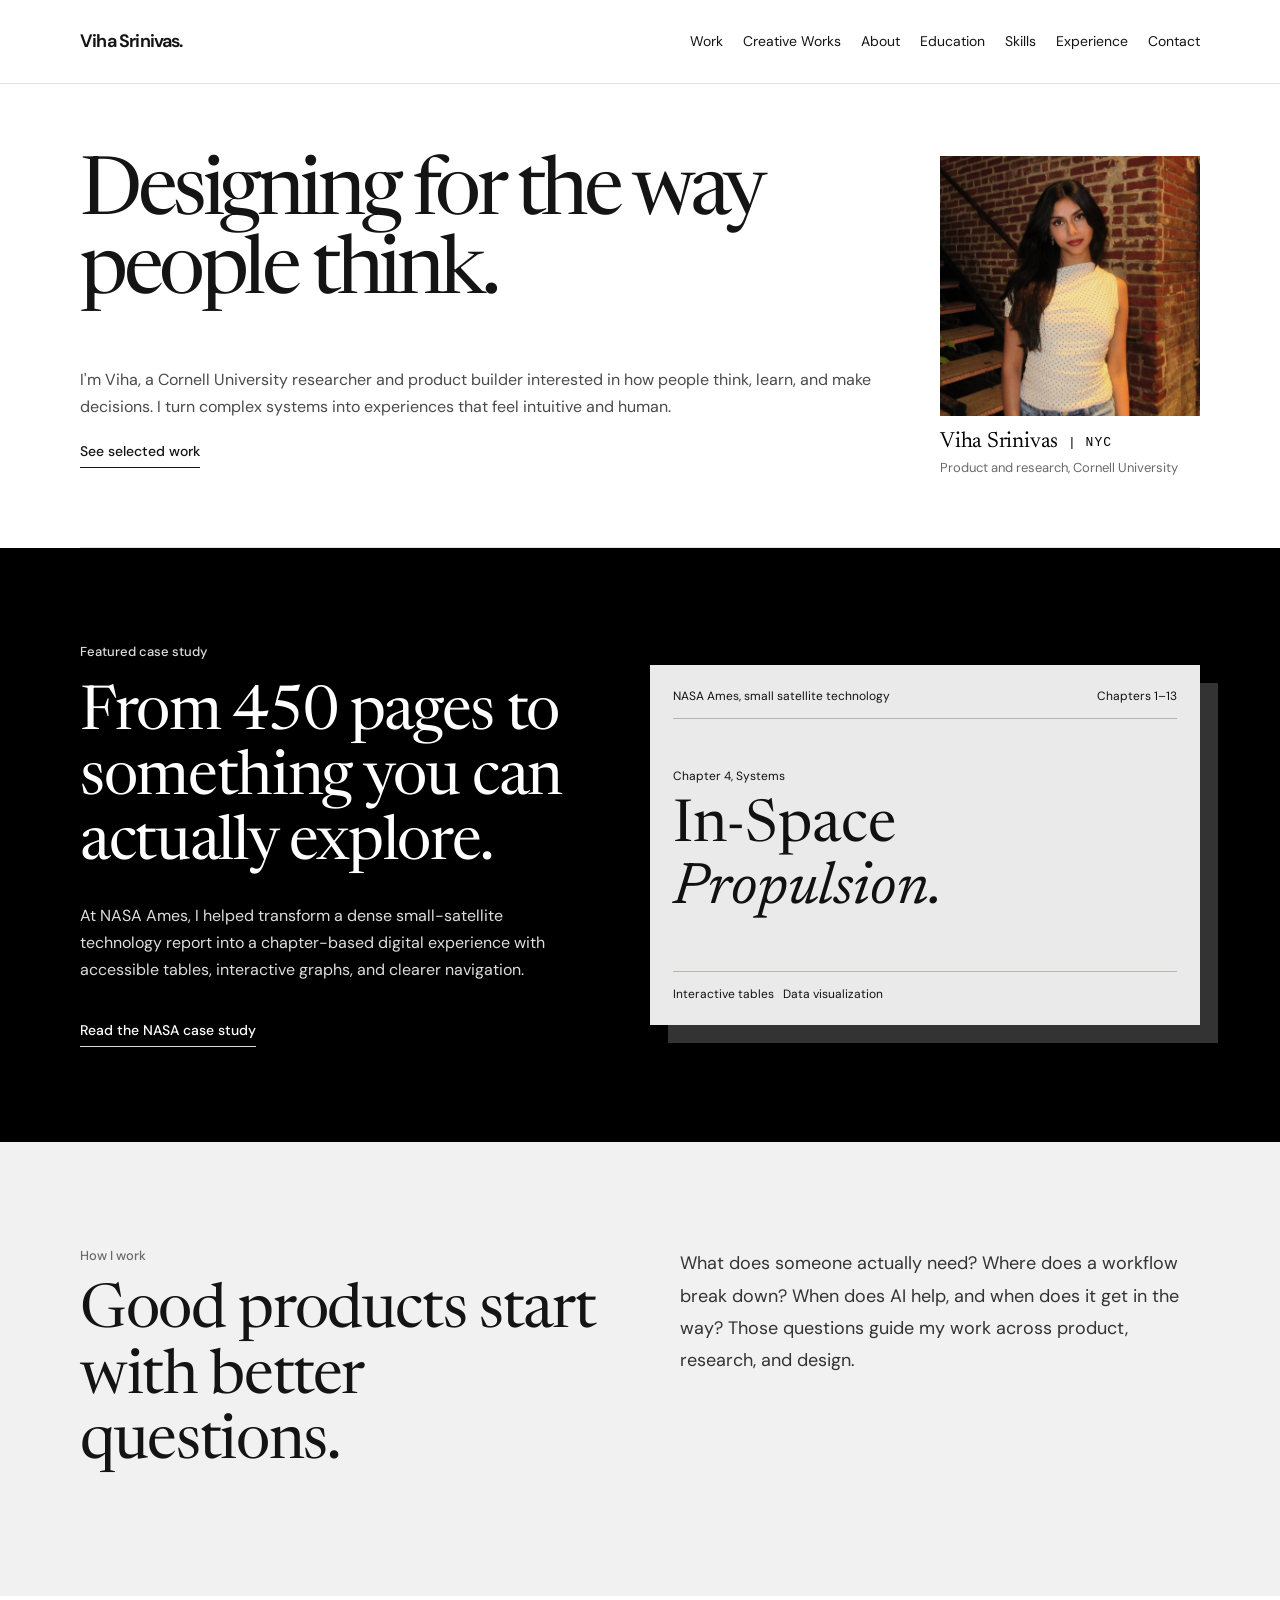
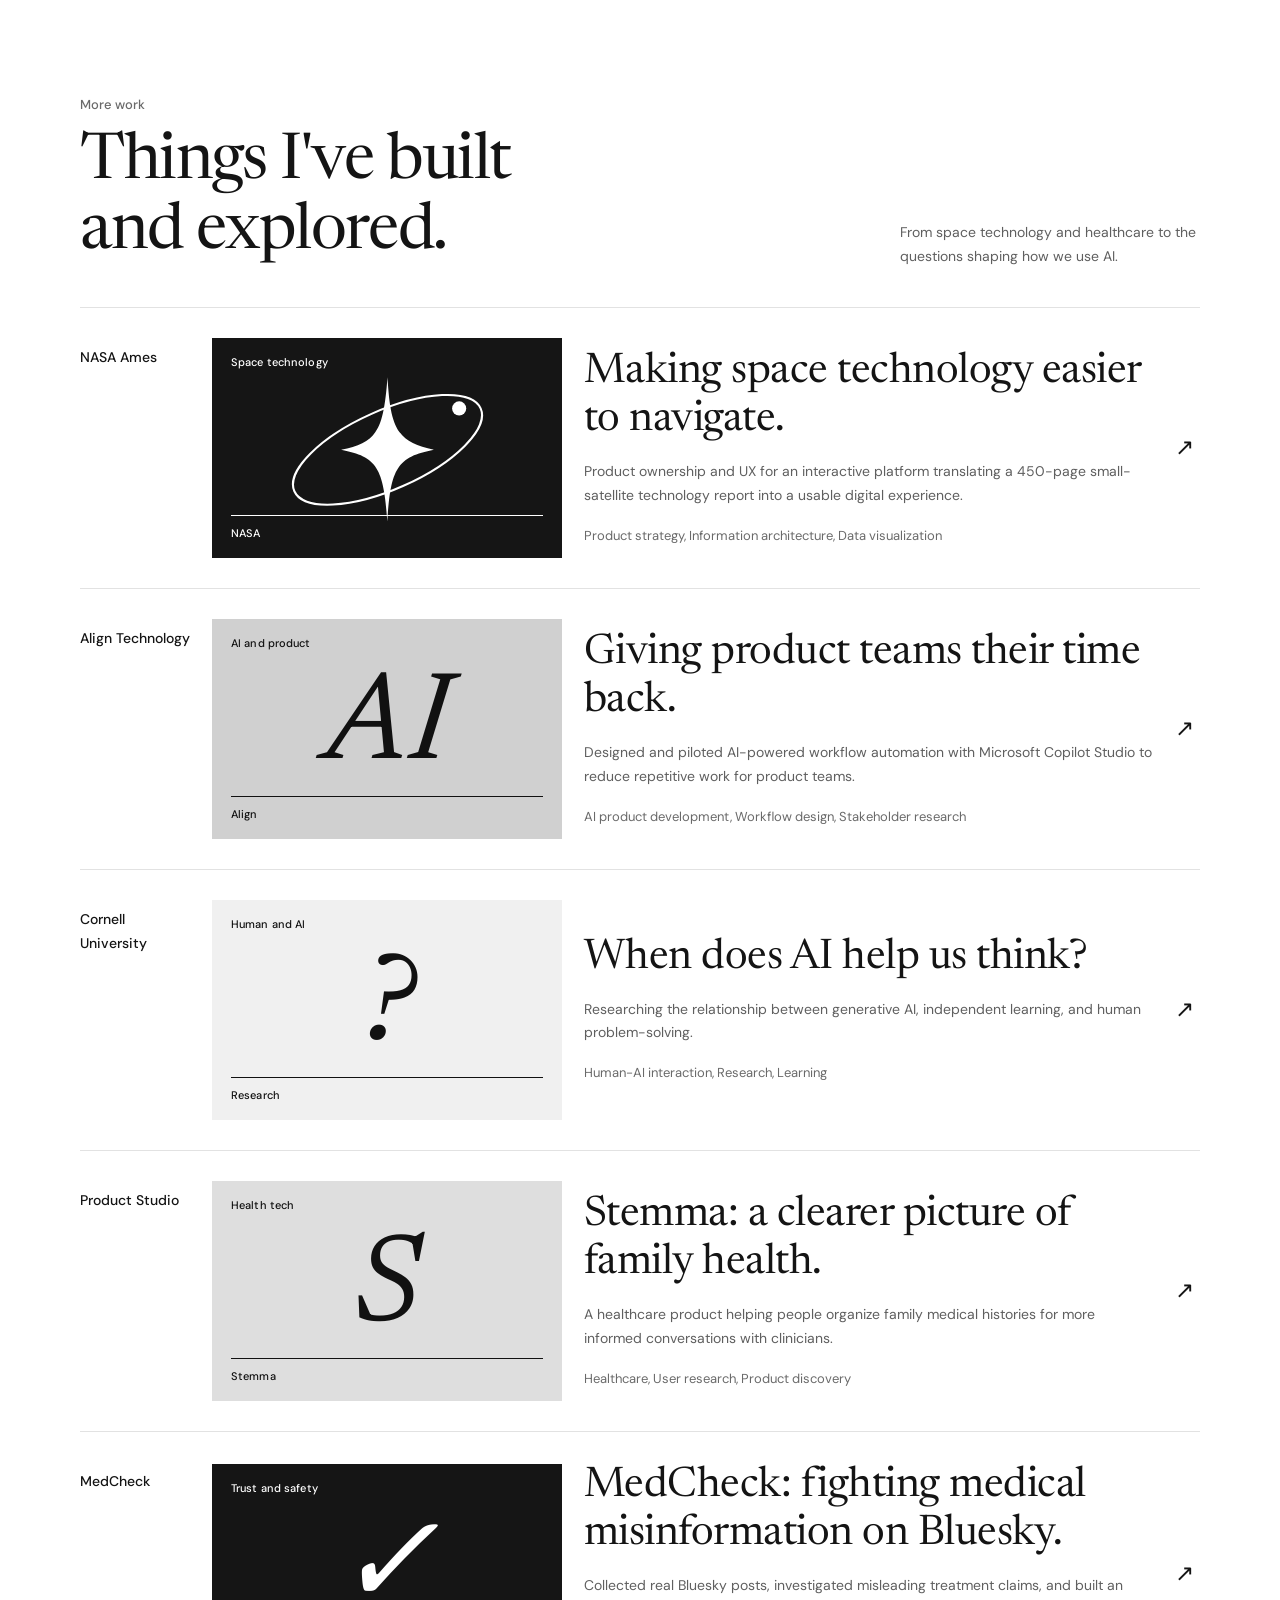
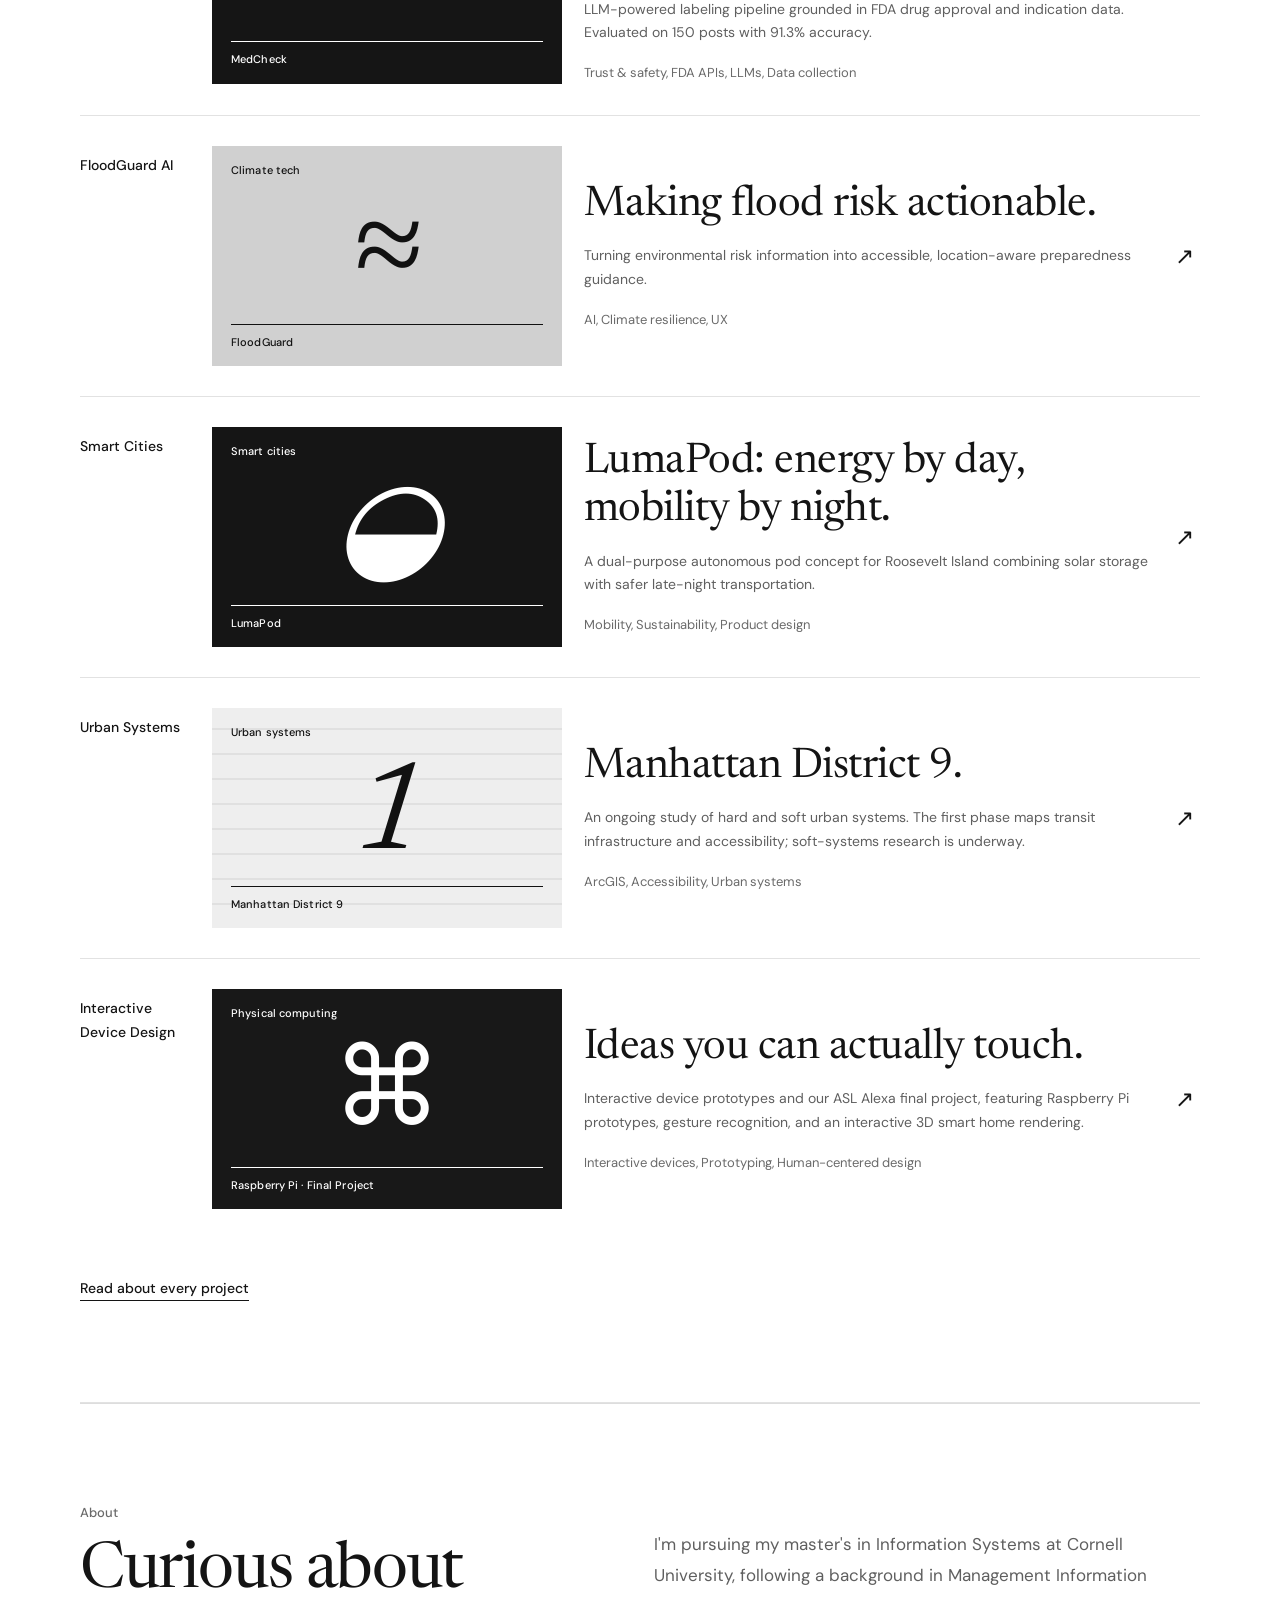
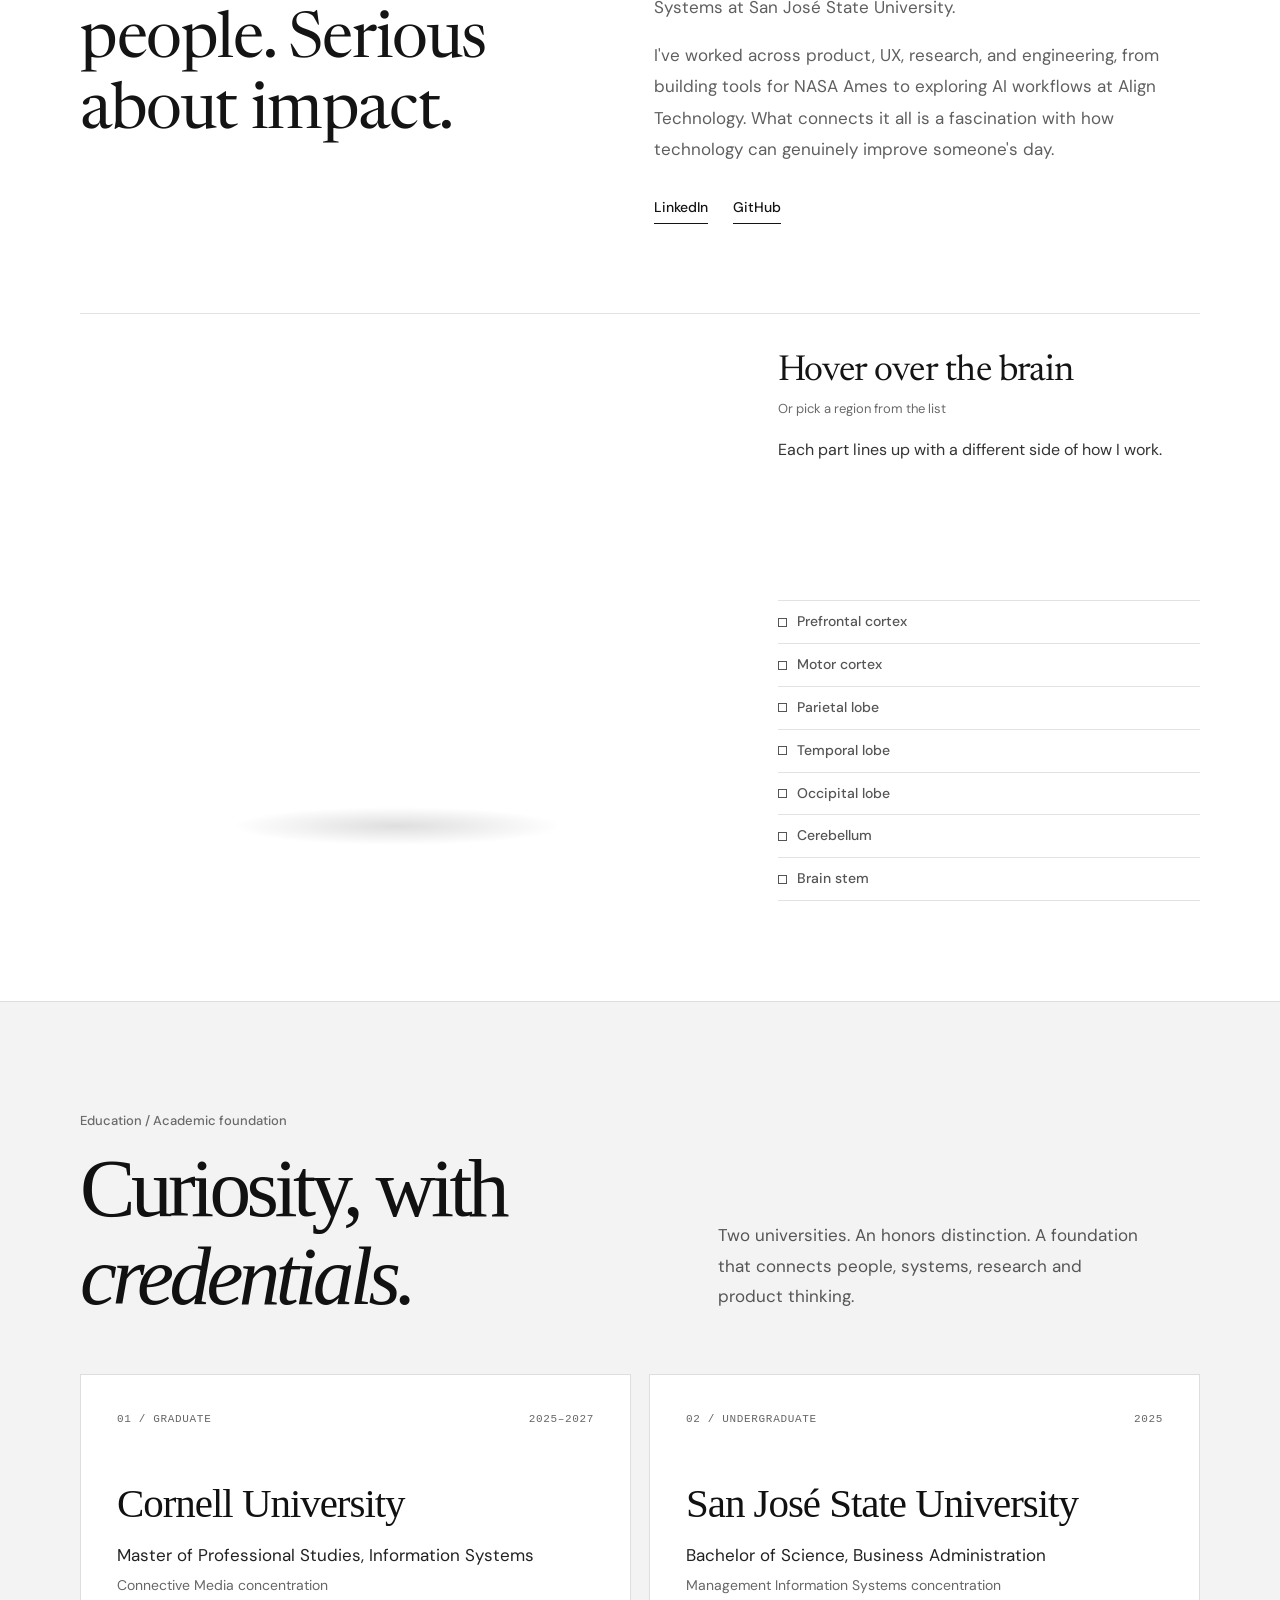
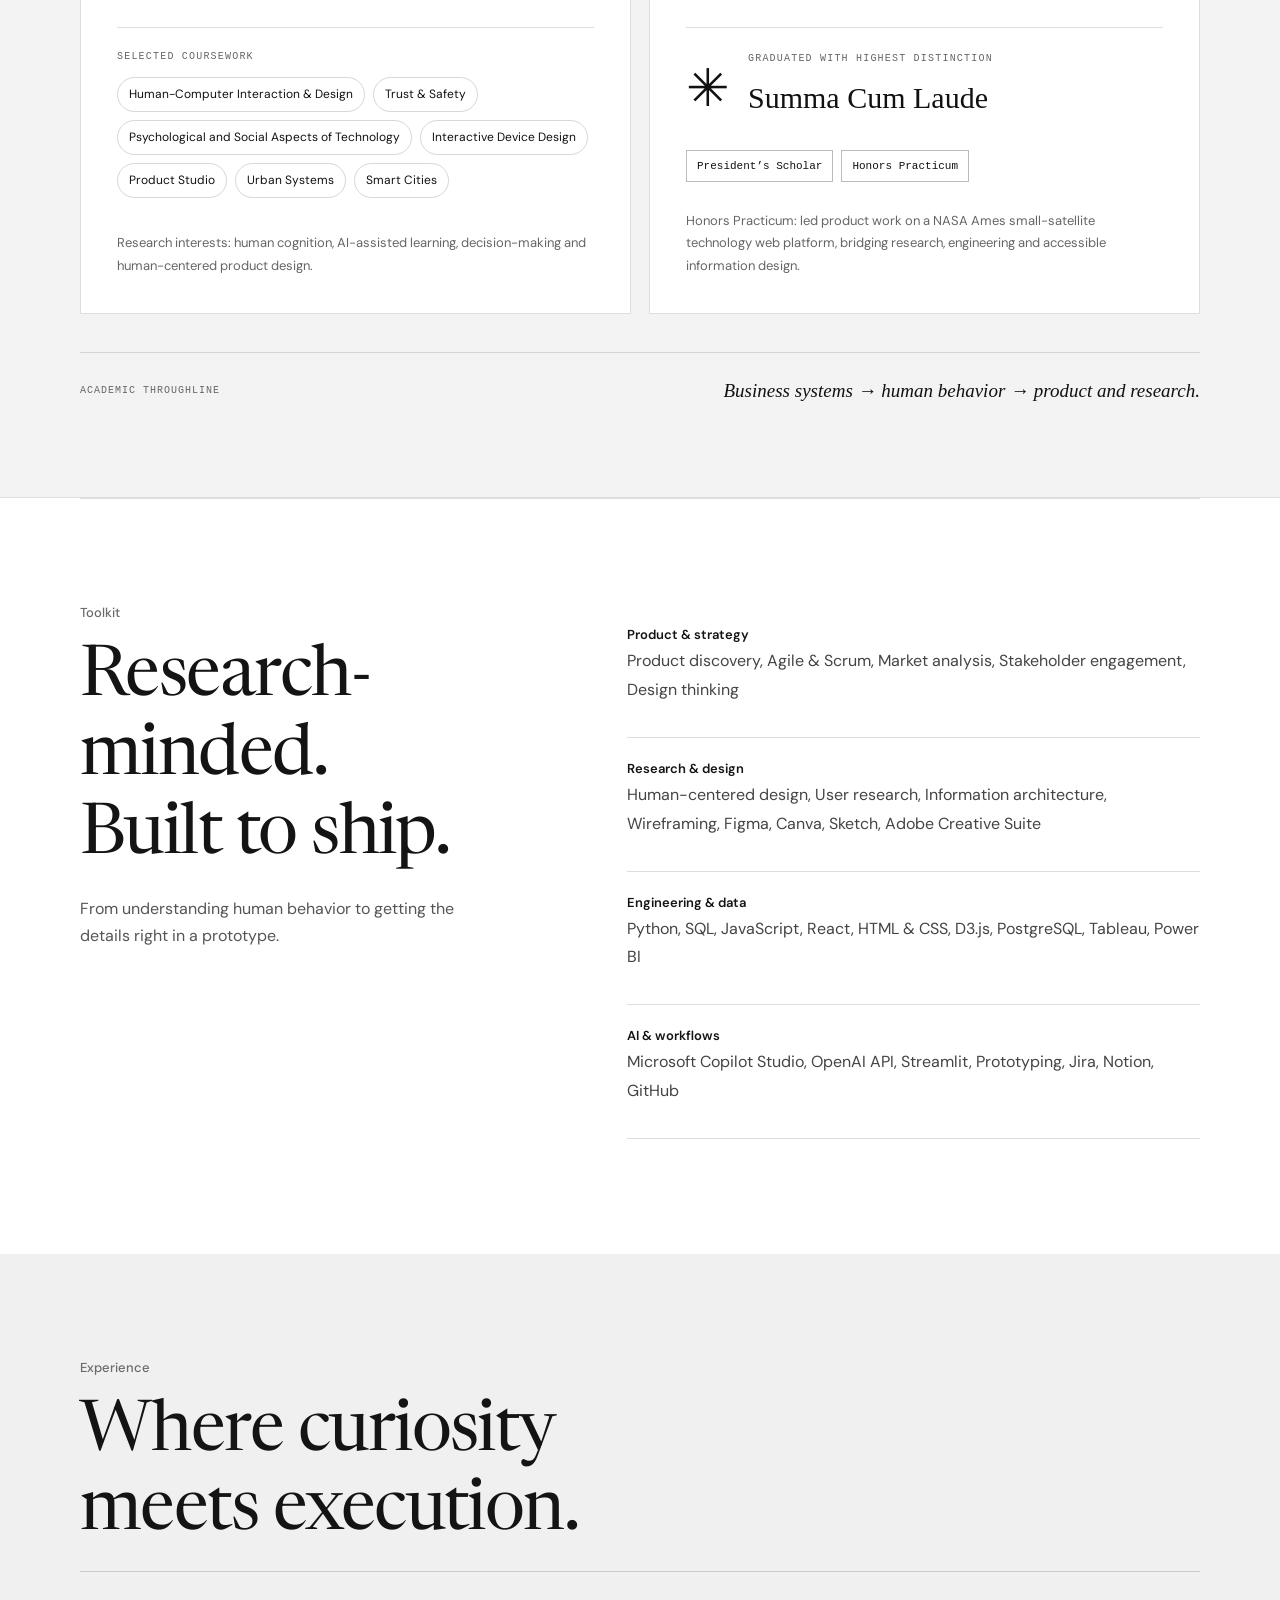
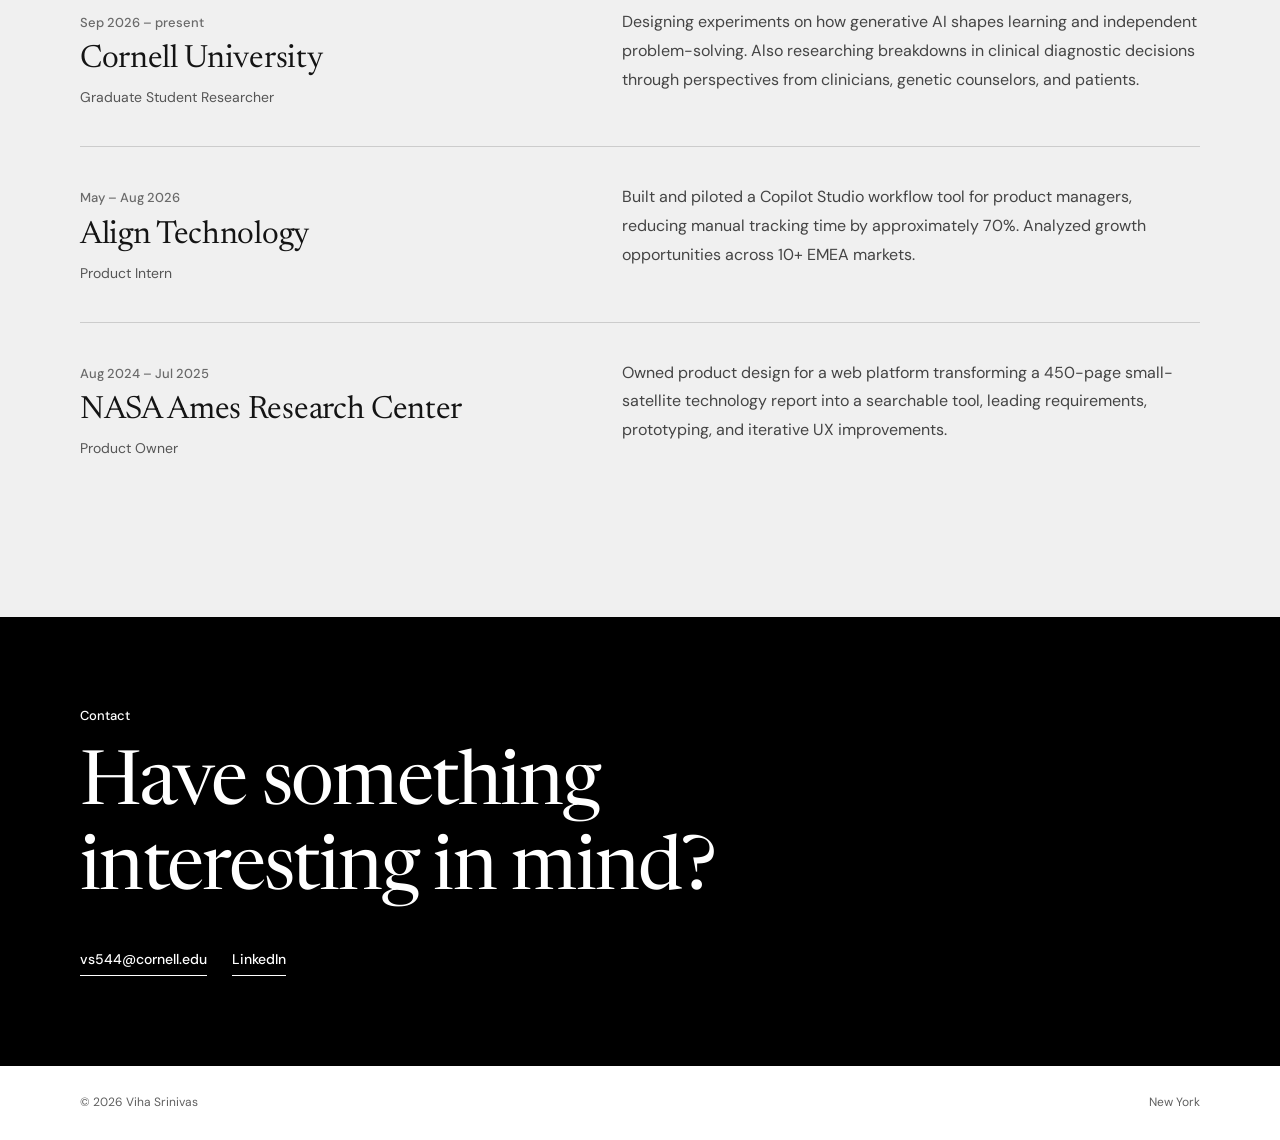
==== commit 79c22c09: "Remove NYC skyline illustration from homepage" ====
--- a/index.html
+++ b/index.html
@@ -74,7 +74,7 @@
 @media(max-width:859px){.brain{grid-template-columns:1fr;row-gap:24px}.brain-stage{aspect-ratio:8/7}.brain-panel{min-height:0}}
 @media(max-width:620px){header .wrap{flex-wrap:wrap;row-gap:4px;padding:14px 0}.brand{white-space:nowrap}nav{gap:16px;font-size:13px}}
 @media(prefers-reduced-motion:reduce){.brain-panel.is-swap>*{animation:none}.brain-canvas{transition:none}}
-/* Editorial education feature */.education-section{background:#f3f3f3;color:#111;padding:110px 0 90px;border-top:1px solid #dedede;border-bottom:1px solid #dedede}.education-heading{display:grid;grid-template-columns:1.2fr 1fr;column-gap:60px;align-items:end;margin-bottom:54px}.education-heading>.tag{grid-column:1/-1;margin-bottom:15px}.education-heading h2{font-family:'Playfair Display',Georgia,serif;font-weight:400;font-size:clamp(55px,6.5vw,96px);letter-spacing:-.055em;line-height:1.05;margin:0}.education-heading h2 em{font-weight:400}.education-heading>p:last-child{max-width:430px;color:#555;line-height:1.8;font-size:17px;margin:0 0 8px}.education-grid{display:grid;grid-template-columns:1fr 1fr;gap:18px}.education-card{background:#fff;border:1px solid #dedede;padding:38px 36px 36px;min-width:0;display:flex;flex-direction:column;min-height:515px}.edu-top{display:flex;justify-content:space-between;gap:12px;color:#666;font:11px 'DM Mono',monospace;letter-spacing:.06em;margin-bottom:55px}.education-card h3{font-family:'Playfair Display',Georgia,serif;font-weight:400;font-size:clamp(34px,3.2vw,49px);line-height:1.15;letter-spacing:-.025em;margin:0 0 16px}.edu-degree{font-size:17px;line-height:1.5;color:#222;margin:0 0 5px}.edu-focus{font-size:14px;color:#666;margin:0}.edu-rule{height:1px;background:#ddd;margin:30px 0 23px}.edu-label{font:10px 'DM Mono',monospace;letter-spacing:.12em;text-transform:uppercase;color:#666;margin:0 0 15px}.edu-courses{display:flex;flex-wrap:wrap;gap:8px}.edu-courses span{border:1px solid #d7d7d7;padding:9px 11px;border-radius:99px;font-size:12px;line-height:1.25}.edu-footnote{font-size:13px;color:#666;line-height:1.7;margin:auto 0 0;padding-top:28px}.edu-honors{border-top:1px solid #ddd;margin-top:30px;padding-top:25px}.edu-honor-primary{display:flex;gap:18px;align-items:center;margin-bottom:27px}.edu-honor-star{font-size:52px;line-height:1}.edu-honor-primary .edu-label{display:block;margin-bottom:8px}.edu-honor-primary strong{font-family:'Playfair Display',Georgia,serif;font-size:30px;font-weight:400}.edu-honor-row{display:flex;flex-wrap:wrap;gap:8px}.edu-honor-row span{font:11px 'DM Mono',monospace;border:1px solid #bbb;padding:9px 10px}.edu-signoff{display:flex;justify-content:space-between;gap:20px;align-items:center;border-top:1px solid #d5d5d5;margin-top:38px;padding-top:22px}.edu-signoff span{font:10px 'DM Mono',monospace;letter-spacing:.1em;color:#666}.edu-signoff p{font-family:'Playfair Display',Georgia,serif;font-style:italic;font-size:19px;margin:0}@media(max-width:760px){.education-section{padding:75px 0}.education-heading,.education-grid{grid-template-columns:1fr}.education-heading>p:last-child{margin-top:24px}.education-card{min-height:0;padding:28px 24px}.edu-top{margin-bottom:35px}.edu-signoff{align-items:flex-start;flex-direction:column}}.cover-labs{background:#181818;color:#fff}.cover-labs .cover-emblem{font-style:normal;font-size:110px}@media(max-width:650px){.cover-labs .cover-emblem{font-size:130px}}.hero-text{position:relative}.nyc-lineart{width:min(74%,850px);margin:-10px 0 18px auto;pointer-events:none}.nyc-lineart svg{display:block;width:100%;height:auto}.hero h1{position:relative;z-index:1}.hero-city{font:400 13px 'DM Mono',monospace;letter-spacing:.08em;white-space:nowrap;vertical-align:middle;margin-left:5px}.hero-figure{position:relative;z-index:2}@media(min-width:900px){.hero{grid-template-columns:minmax(0,1fr) clamp(230px,21vw,300px);column-gap:clamp(30px,4vw,70px)}.hero h1{font-size:clamp(64px,6.4vw,104px);margin-bottom:0}.nyc-lineart{margin-top:-16px;margin-bottom:10px}.hero-bottom{margin-top:-8px}}@media(max-width:899px){.nyc-lineart{width:90%;margin:8px 0 20px auto}}.hero.wrap{position:relative;grid-template-columns:minmax(0,1fr) clamp(240px,22vw,300px);column-gap:clamp(30px,4vw,70px);align-items:start;padding-top:70px;padding-bottom:75px;min-height:520px}.hero-text{position:relative;z-index:2}.hero h1{font-size:clamp(65px,6.5vw,105px);line-height:.98;letter-spacing:-.055em;max-width:1000px;margin:0;text-wrap:initial}.hero-bottom{margin-top:135px;align-items:flex-end;position:relative;z-index:2}.hero-bottom p{max-width:680px}.hero-figure{z-index:3;position:relative;padding-top:0}.nyc-reference-art{position:absolute;top:65px;left:43%;width:43%;height:auto;z-index:1;pointer-events:none}.hero-name{white-space:nowrap}@media(max-width:900px){.hero.wrap{grid-template-columns:minmax(0,1fr) 210px;gap:20px;min-height:0}.hero h1{font-size:clamp(48px,7vw,75px)}.hero-bottom{margin-top:95px}.nyc-reference-art{top:130px;left:39%;width:48%}}@media(max-width:650px){.hero.wrap{display:flex;flex-direction:column;padding-top:35px;gap:22px}.hero-text{order:1}.hero h1{font-size:clamp(46px,11vw,70px)}.nyc-reference-art{order:2;position:relative;left:auto;top:auto;width:100%;max-height:230px;object-fit:contain;margin:-15px 0}.hero-figure{order:3;width:min(260px,65vw);margin:0}.hero-bottom{margin-top:22px;display:flex;flex-direction:column;align-items:flex-start;gap:18px}}.hero-bottom{display:flex!important;flex-direction:column!important;align-items:flex-start!important;justify-content:flex-start!important;gap:16px!important}.hero-bottom .arrow-link{align-self:flex-start!important;margin:0!important}@media(min-width:900px){.hero .nyc-reference-art{top:205px!important;left:29%!important;width:47%!important}}@media(min-width:900px){.hero .nyc-reference-art{top:150px!important;left:29%!important;width:47%!important}.hero .hero-bottom{margin-top:92px!important}}@media(min-width:900px){.hero .hero-bottom{margin-top:225px!important}.hero{padding-bottom:100px!important}}/* Hero layout reset: skyline occupies its own row, never overlays content */.hero.wrap{display:grid!important;grid-template-columns:minmax(0,1fr) clamp(240px,24vw,340px)!important;column-gap:clamp(28px,4vw,68px)!important;align-items:start!important;min-height:0!important;padding-top:70px!important;padding-bottom:80px!important;overflow:visible!important}.hero-text{min-width:0!important;position:relative!important;z-index:auto!important}.hero h1{font-size:clamp(58px,6.2vw,104px)!important;line-height:.99!important;margin:0!important;letter-spacing:-.055em!important;max-width:none!important}.hero .nyc-reference-art{display:block!important;position:relative!important;inset:auto!important;top:auto!important;left:auto!important;right:auto!important;bottom:auto!important;width:82%!important;max-width:820px!important;height:auto!important;max-height:none!important;object-fit:contain!important;margin:0 0 22px auto!important;transform:none!important;z-index:auto!important}.hero .hero-bottom{position:relative!important;display:flex!important;flex-direction:column!important;align-items:flex-start!important;gap:18px!important;margin:0!important;z-index:auto!important}.hero .hero-bottom p{margin:0!important;max-width:680px!important}.hero .hero-figure{position:relative!important;z-index:1!important;margin:0!important;padding:0!important}.hero .hero-name{white-space:normal!important}@media(max-width:780px){.hero.wrap{display:flex!important;flex-direction:column!important;gap:28px!important;padding-top:38px!important}.hero-text{order:1!important}.hero .nyc-reference-art{width:95%!important;margin:15px 0 22px auto!important}.hero .hero-figure{order:2!important;width:min(280px,75vw)!important}.hero h1{font-size:clamp(45px,10vw,70px)!important}}/* Final hero illustration refinement */@media(min-width:781px){.hero .nyc-reference-art{width:64%!important;max-width:640px!important;margin:2px 3% 24px auto!important;clip-path:inset(0 3% 0 0)!important}.hero .hero-bottom{margin-top:0!important}.hero.wrap{padding-bottom:75px!important}}@media(max-width:780px){.hero .nyc-reference-art{clip-path:inset(0 3% 0 0)!important}}/* Reference-inspired compact editorial hero; art floats in the empty space, not over copy */@media(min-width:1000px){.hero.wrap{position:relative!important;display:grid!important;grid-template-columns:minmax(0,1fr) clamp(260px,23%,360px)!important;column-gap:clamp(32px,5vw,90px)!important;align-items:start!important;padding-top:72px!important;padding-bottom:68px!important;min-height:0!important}.hero-text{position:static!important}.hero h1{font-size:clamp(62px,6.3vw,106px)!important;line-height:.98!important;letter-spacing:-.055em!important;max-width:1050px!important;position:relative!important;z-index:2!important}.hero .nyc-reference-art{position:absolute!important;top:105px!important;left:38%!important;width:49%!important;max-width:none!important;height:auto!important;max-height:none!important;object-fit:contain!important;margin:0!important;clip-path:inset(0 2.8% 0 0)!important;z-index:1!important;pointer-events:none!important}.hero .hero-bottom{margin-top:130px!important;position:relative!important;z-index:3!important;display:flex!important;flex-direction:column!important;align-items:flex-start!important;gap:20px!important}.hero .hero-bottom p{max-width:850px!important;font-size:clamp(16px,1.25vw,20px)!important;line-height:1.7!important}.hero .hero-figure{position:relative!important;z-index:4!important;width:100%!important}.hero .hero-photo{aspect-ratio:1/1!important}.hero .hero-name{white-space:nowrap!important}}@media(min-width:781px) and (max-width:999px){.hero .nyc-reference-art{width:72%!important;margin:20px 0 20px auto!important;clip-path:inset(0 3% 0 0)!important}}@media(min-width:1000px){.hero .nyc-reference-art{top:130px!important;left:34%!important}}</style></head><body><header><div class="wrap"><a class="brand" href="/">Viha Srinivas<span style="color:#758a77">.</span></a><nav aria-label="Primary"><a href="#work">Work</a><a href="creative.html">Creative Works</a><a href="#about">About</a><a href="#education">Education</a><a href="#skills">Skills</a><a href="#experience">Experience</a><a href="#contact">Contact</a></nav></div></header><main><section class="hero wrap"><div class="hero-text"><h1>Designing for the way people think.</h1><img class="nyc-reference-art" alt="" aria-hidden="true" src="[data-uri]"><div class="hero-bottom"><p>I'm Viha, a Cornell University researcher and product builder interested in how people think, learn, and make decisions. I turn complex systems into experiences that feel intuitive and human.</p><a class="arrow-link" href="#work">See selected work</a></div></div><figure class="hero-figure"><div class="hero-photo"><img width="1100" height="1220" fetchpriority="high" src="viha-portrait.jpg" onerror="this.onerror=null;this.src=this.dataset.fallback" data-fallback="[data-uri]" alt="Viha Srinivas" /></div><figcaption><span class="hero-name">Viha Srinivas <span class="hero-city">| NYC</span></span><span class="hero-role">Product and research, Cornell University</span></figcaption></figure></section><section class="feature" id="featured"><div class="wrap feature-inner"><div><p class="tag">Featured case study</p><h2>From 450 pages to something you can actually explore.</h2><p>At NASA Ames, I helped transform a dense small-satellite technology report into a chapter-based digital experience with accessible tables, interactive graphs, and clearer navigation.</p><a class="arrow-link" href="work.html#nasa">Read the NASA case study</a></div><a class="feature-art" href="work.html#nasa"><div class="art-top"><span>NASA Ames, small satellite technology</span><span>Chapters 1–13</span></div><div class="art-center"><span class="chapter">Chapter 4, Systems</span>In-Space<br><em>Propulsion.</em></div><div class="art-bottom">Interactive tables&nbsp;&nbsp;&nbsp;Data visualization</div></a></div></section><section class="section-intro"><div class="wrap intro-grid"><div><p class="tag">How I work</p><h2>Good products start with better questions.</h2></div><div><p>What does someone actually need? Where does a workflow break down? When does AI help, and when does it get in the way? Those questions guide my work across product, research, and design.</p></div></div></section><section class="section work wrap" id="work"><div class="section-head"><div><p class="tag">More work</p><h2>Things I've built<br>and explored.</h2></div><p>From space technology and healthcare to the questions shaping how we use AI.</p></div>
+/* Editorial education feature */.education-section{background:#f3f3f3;color:#111;padding:110px 0 90px;border-top:1px solid #dedede;border-bottom:1px solid #dedede}.education-heading{display:grid;grid-template-columns:1.2fr 1fr;column-gap:60px;align-items:end;margin-bottom:54px}.education-heading>.tag{grid-column:1/-1;margin-bottom:15px}.education-heading h2{font-family:'Playfair Display',Georgia,serif;font-weight:400;font-size:clamp(55px,6.5vw,96px);letter-spacing:-.055em;line-height:1.05;margin:0}.education-heading h2 em{font-weight:400}.education-heading>p:last-child{max-width:430px;color:#555;line-height:1.8;font-size:17px;margin:0 0 8px}.education-grid{display:grid;grid-template-columns:1fr 1fr;gap:18px}.education-card{background:#fff;border:1px solid #dedede;padding:38px 36px 36px;min-width:0;display:flex;flex-direction:column;min-height:515px}.edu-top{display:flex;justify-content:space-between;gap:12px;color:#666;font:11px 'DM Mono',monospace;letter-spacing:.06em;margin-bottom:55px}.education-card h3{font-family:'Playfair Display',Georgia,serif;font-weight:400;font-size:clamp(34px,3.2vw,49px);line-height:1.15;letter-spacing:-.025em;margin:0 0 16px}.edu-degree{font-size:17px;line-height:1.5;color:#222;margin:0 0 5px}.edu-focus{font-size:14px;color:#666;margin:0}.edu-rule{height:1px;background:#ddd;margin:30px 0 23px}.edu-label{font:10px 'DM Mono',monospace;letter-spacing:.12em;text-transform:uppercase;color:#666;margin:0 0 15px}.edu-courses{display:flex;flex-wrap:wrap;gap:8px}.edu-courses span{border:1px solid #d7d7d7;padding:9px 11px;border-radius:99px;font-size:12px;line-height:1.25}.edu-footnote{font-size:13px;color:#666;line-height:1.7;margin:auto 0 0;padding-top:28px}.edu-honors{border-top:1px solid #ddd;margin-top:30px;padding-top:25px}.edu-honor-primary{display:flex;gap:18px;align-items:center;margin-bottom:27px}.edu-honor-star{font-size:52px;line-height:1}.edu-honor-primary .edu-label{display:block;margin-bottom:8px}.edu-honor-primary strong{font-family:'Playfair Display',Georgia,serif;font-size:30px;font-weight:400}.edu-honor-row{display:flex;flex-wrap:wrap;gap:8px}.edu-honor-row span{font:11px 'DM Mono',monospace;border:1px solid #bbb;padding:9px 10px}.edu-signoff{display:flex;justify-content:space-between;gap:20px;align-items:center;border-top:1px solid #d5d5d5;margin-top:38px;padding-top:22px}.edu-signoff span{font:10px 'DM Mono',monospace;letter-spacing:.1em;color:#666}.edu-signoff p{font-family:'Playfair Display',Georgia,serif;font-style:italic;font-size:19px;margin:0}@media(max-width:760px){.education-section{padding:75px 0}.education-heading,.education-grid{grid-template-columns:1fr}.education-heading>p:last-child{margin-top:24px}.education-card{min-height:0;padding:28px 24px}.edu-top{margin-bottom:35px}.edu-signoff{align-items:flex-start;flex-direction:column}}.cover-labs{background:#181818;color:#fff}.cover-labs .cover-emblem{font-style:normal;font-size:110px}@media(max-width:650px){.cover-labs .cover-emblem{font-size:130px}}.hero-text{position:relative}.nyc-lineart{width:min(74%,850px);margin:-10px 0 18px auto;pointer-events:none}.nyc-lineart svg{display:block;width:100%;height:auto}.hero h1{position:relative;z-index:1}.hero-city{font:400 13px 'DM Mono',monospace;letter-spacing:.08em;white-space:nowrap;vertical-align:middle;margin-left:5px}.hero-figure{position:relative;z-index:2}@media(min-width:900px){.hero{grid-template-columns:minmax(0,1fr) clamp(230px,21vw,300px);column-gap:clamp(30px,4vw,70px)}.hero h1{font-size:clamp(64px,6.4vw,104px);margin-bottom:0}.nyc-lineart{margin-top:-16px;margin-bottom:10px}.hero-bottom{margin-top:-8px}}@media(max-width:899px){.nyc-lineart{width:90%;margin:8px 0 20px auto}}.hero.wrap{position:relative;grid-template-columns:minmax(0,1fr) clamp(240px,22vw,300px);column-gap:clamp(30px,4vw,70px);align-items:start;padding-top:70px;padding-bottom:75px;min-height:520px}.hero-text{position:relative;z-index:2}.hero h1{font-size:clamp(65px,6.5vw,105px);line-height:.98;letter-spacing:-.055em;max-width:1000px;margin:0;text-wrap:initial}.hero-bottom{margin-top:135px;align-items:flex-end;position:relative;z-index:2}.hero-bottom p{max-width:680px}.hero-figure{z-index:3;position:relative;padding-top:0}.nyc-reference-art{position:absolute;top:65px;left:43%;width:43%;height:auto;z-index:1;pointer-events:none}.hero-name{white-space:nowrap}@media(max-width:900px){.hero.wrap{grid-template-columns:minmax(0,1fr) 210px;gap:20px;min-height:0}.hero h1{font-size:clamp(48px,7vw,75px)}.hero-bottom{margin-top:95px}.nyc-reference-art{top:130px;left:39%;width:48%}}@media(max-width:650px){.hero.wrap{display:flex;flex-direction:column;padding-top:35px;gap:22px}.hero-text{order:1}.hero h1{font-size:clamp(46px,11vw,70px)}.nyc-reference-art{order:2;position:relative;left:auto;top:auto;width:100%;max-height:230px;object-fit:contain;margin:-15px 0}.hero-figure{order:3;width:min(260px,65vw);margin:0}.hero-bottom{margin-top:22px;display:flex;flex-direction:column;align-items:flex-start;gap:18px}}.hero-bottom{display:flex!important;flex-direction:column!important;align-items:flex-start!important;justify-content:flex-start!important;gap:16px!important}.hero-bottom .arrow-link{align-self:flex-start!important;margin:0!important}@media(min-width:900px){.hero .nyc-reference-art{top:205px!important;left:29%!important;width:47%!important}}@media(min-width:900px){.hero .nyc-reference-art{top:150px!important;left:29%!important;width:47%!important}.hero .hero-bottom{margin-top:92px!important}}@media(min-width:900px){.hero .hero-bottom{margin-top:225px!important}.hero{padding-bottom:100px!important}}/* Hero layout reset: skyline occupies its own row, never overlays content */.hero.wrap{display:grid!important;grid-template-columns:minmax(0,1fr) clamp(240px,24vw,340px)!important;column-gap:clamp(28px,4vw,68px)!important;align-items:start!important;min-height:0!important;padding-top:70px!important;padding-bottom:80px!important;overflow:visible!important}.hero-text{min-width:0!important;position:relative!important;z-index:auto!important}.hero h1{font-size:clamp(58px,6.2vw,104px)!important;line-height:.99!important;margin:0!important;letter-spacing:-.055em!important;max-width:none!important}.hero .nyc-reference-art{display:block!important;position:relative!important;inset:auto!important;top:auto!important;left:auto!important;right:auto!important;bottom:auto!important;width:82%!important;max-width:820px!important;height:auto!important;max-height:none!important;object-fit:contain!important;margin:0 0 22px auto!important;transform:none!important;z-index:auto!important}.hero .hero-bottom{position:relative!important;display:flex!important;flex-direction:column!important;align-items:flex-start!important;gap:18px!important;margin:0!important;z-index:auto!important}.hero .hero-bottom p{margin:0!important;max-width:680px!important}.hero .hero-figure{position:relative!important;z-index:1!important;margin:0!important;padding:0!important}.hero .hero-name{white-space:normal!important}@media(max-width:780px){.hero.wrap{display:flex!important;flex-direction:column!important;gap:28px!important;padding-top:38px!important}.hero-text{order:1!important}.hero .nyc-reference-art{width:95%!important;margin:15px 0 22px auto!important}.hero .hero-figure{order:2!important;width:min(280px,75vw)!important}.hero h1{font-size:clamp(45px,10vw,70px)!important}}/* Final hero illustration refinement */@media(min-width:781px){.hero .nyc-reference-art{width:64%!important;max-width:640px!important;margin:2px 3% 24px auto!important;clip-path:inset(0 3% 0 0)!important}.hero .hero-bottom{margin-top:0!important}.hero.wrap{padding-bottom:75px!important}}@media(max-width:780px){.hero .nyc-reference-art{clip-path:inset(0 3% 0 0)!important}}/* Reference-inspired compact editorial hero; art floats in the empty space, not over copy */@media(min-width:1000px){.hero.wrap{position:relative!important;display:grid!important;grid-template-columns:minmax(0,1fr) clamp(260px,23%,360px)!important;column-gap:clamp(32px,5vw,90px)!important;align-items:start!important;padding-top:72px!important;padding-bottom:68px!important;min-height:0!important}.hero-text{position:static!important}.hero h1{font-size:clamp(62px,6.3vw,106px)!important;line-height:.98!important;letter-spacing:-.055em!important;max-width:1050px!important;position:relative!important;z-index:2!important}.hero .nyc-reference-art{position:absolute!important;top:105px!important;left:38%!important;width:49%!important;max-width:none!important;height:auto!important;max-height:none!important;object-fit:contain!important;margin:0!important;clip-path:inset(0 2.8% 0 0)!important;z-index:1!important;pointer-events:none!important}.hero .hero-bottom{margin-top:130px!important;position:relative!important;z-index:3!important;display:flex!important;flex-direction:column!important;align-items:flex-start!important;gap:20px!important}.hero .hero-bottom p{max-width:850px!important;font-size:clamp(16px,1.25vw,20px)!important;line-height:1.7!important}.hero .hero-figure{position:relative!important;z-index:4!important;width:100%!important}.hero .hero-photo{aspect-ratio:1/1!important}.hero .hero-name{white-space:nowrap!important}}@media(min-width:781px) and (max-width:999px){.hero .nyc-reference-art{width:72%!important;margin:20px 0 20px auto!important;clip-path:inset(0 3% 0 0)!important}}@media(min-width:1000px){.hero .nyc-reference-art{top:130px!important;left:34%!important}}/* Skyline removed: clean hero layout */.hero .nyc-reference-art,.hero .nyc-lineart{display:none!important}@media(min-width:1000px){.hero .hero-bottom{margin-top:52px!important}}</style></head><body><header><div class="wrap"><a class="brand" href="/">Viha Srinivas<span style="color:#758a77">.</span></a><nav aria-label="Primary"><a href="#work">Work</a><a href="creative.html">Creative Works</a><a href="#about">About</a><a href="#education">Education</a><a href="#skills">Skills</a><a href="#experience">Experience</a><a href="#contact">Contact</a></nav></div></header><main><section class="hero wrap"><div class="hero-text"><h1>Designing for the way people think.</h1><div class="hero-bottom"><p>I'm Viha, a Cornell University researcher and product builder interested in how people think, learn, and make decisions. I turn complex systems into experiences that feel intuitive and human.</p><a class="arrow-link" href="#work">See selected work</a></div></div><figure class="hero-figure"><div class="hero-photo"><img width="1100" height="1220" fetchpriority="high" src="viha-portrait.jpg" onerror="this.onerror=null;this.src=this.dataset.fallback" data-fallback="[data-uri]" alt="Viha Srinivas" /></div><figcaption><span class="hero-name">Viha Srinivas <span class="hero-city">| NYC</span></span><span class="hero-role">Product and research, Cornell University</span></figcaption></figure></section><section class="feature" id="featured"><div class="wrap feature-inner"><div><p class="tag">Featured case study</p><h2>From 450 pages to something you can actually explore.</h2><p>At NASA Ames, I helped transform a dense small-satellite technology report into a chapter-based digital experience with accessible tables, interactive graphs, and clearer navigation.</p><a class="arrow-link" href="work.html#nasa">Read the NASA case study</a></div><a class="feature-art" href="work.html#nasa"><div class="art-top"><span>NASA Ames, small satellite technology</span><span>Chapters 1–13</span></div><div class="art-center"><span class="chapter">Chapter 4, Systems</span>In-Space<br><em>Propulsion.</em></div><div class="art-bottom">Interactive tables&nbsp;&nbsp;&nbsp;Data visualization</div></a></div></section><section class="section-intro"><div class="wrap intro-grid"><div><p class="tag">How I work</p><h2>Good products start with better questions.</h2></div><div><p>What does someone actually need? Where does a workflow break down? When does AI help, and when does it get in the way? Those questions guide my work across product, research, and design.</p></div></div></section><section class="section work wrap" id="work"><div class="section-head"><div><p class="tag">More work</p><h2>Things I've built<br>and explored.</h2></div><p>From space technology and healthcare to the questions shaping how we use AI.</p></div>
 <a class="project" href="work.html#nasa"><span class="number">NASA Ames</span><div class="project-cover cover-nasa" aria-hidden="true"><span class="cover-top">Space technology</span><span class="cover-emblem"><svg viewBox="0 0 240 170" aria-hidden="true"><ellipse cx="120" cy="87" rx="101" ry="39" transform="rotate(-24 120 87)" fill="none" stroke="currentColor" stroke-width="2"/><circle cx="191" cy="46" r="7" fill="currentColor"/><path d="M120 15 C123 67 130 79 166 87 C130 94 123 105 120 158 C116 105 110 94 74 87 C110 80 116 67 120 15Z" fill="currentColor"/></svg></span><span class="cover-bottom">NASA</span></div><div><h3>Making space technology easier to navigate.</h3><p>Product ownership and UX for an interactive platform translating a 450-page small-satellite technology report into a usable digital experience.</p><span class="metric">Product strategy, Information architecture, Data visualization</span></div><span class="open">↗</span></a>
 <a class="project" href="work.html#align"><span class="number">Align Technology</span><div class="project-cover cover-align" aria-hidden="true"><span class="cover-top">AI and product</span><span class="cover-emblem">AI</span><span class="cover-bottom">Align</span></div><div><h3>Giving product teams their time back.</h3><p>Designed and piloted AI-powered workflow automation with Microsoft Copilot Studio to reduce repetitive work for product teams.</p><span class="metric">AI product development, Workflow design, Stakeholder research</span></div><span class="open">↗</span></a>
 <a class="project" href="work.html#research"><span class="number">Cornell University</span><div class="project-cover cover-research" aria-hidden="true"><span class="cover-top">Human and AI</span><span class="cover-emblem">?</span><span class="cover-bottom">Research</span></div><div><h3>When does AI help us think?</h3><p>Researching the relationship between generative AI, independent learning, and human problem-solving.</p><span class="metric">Human-AI interaction, Research, Learning</span></div><span class="open">↗</span></a>
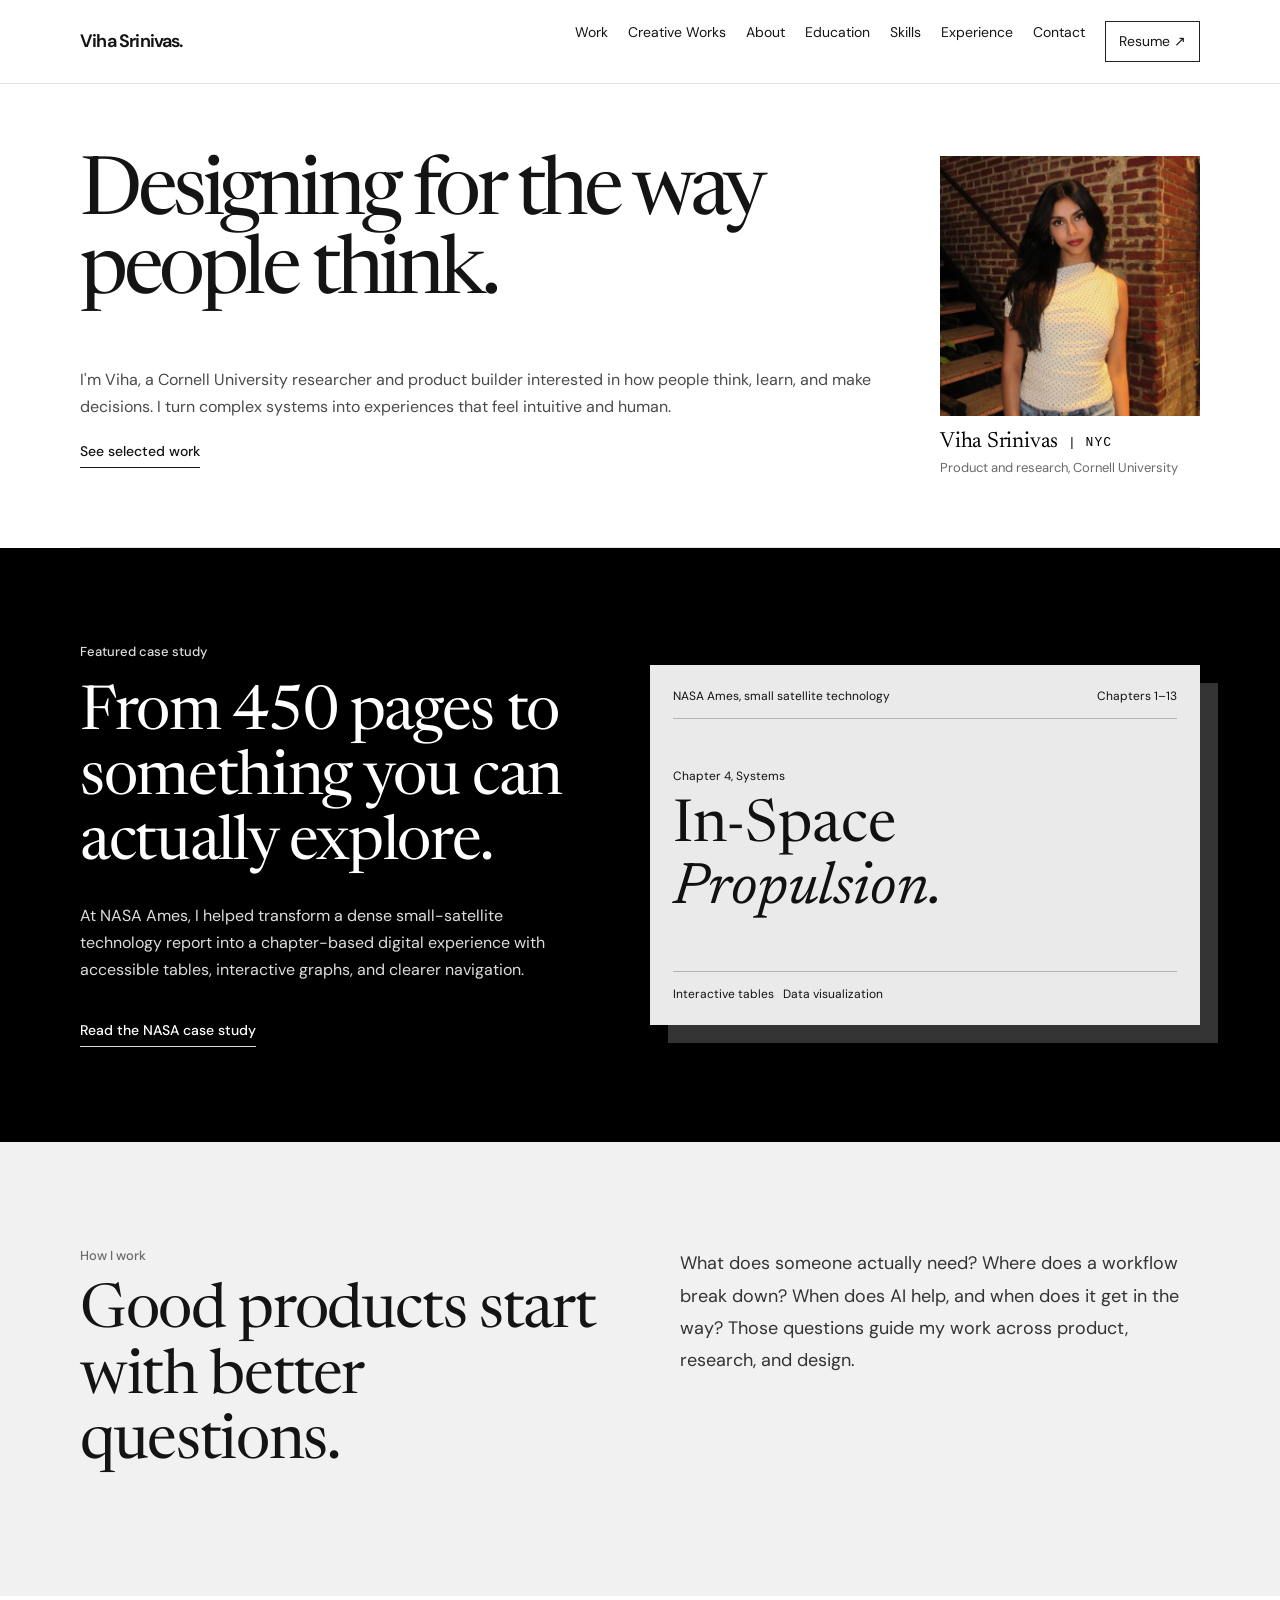
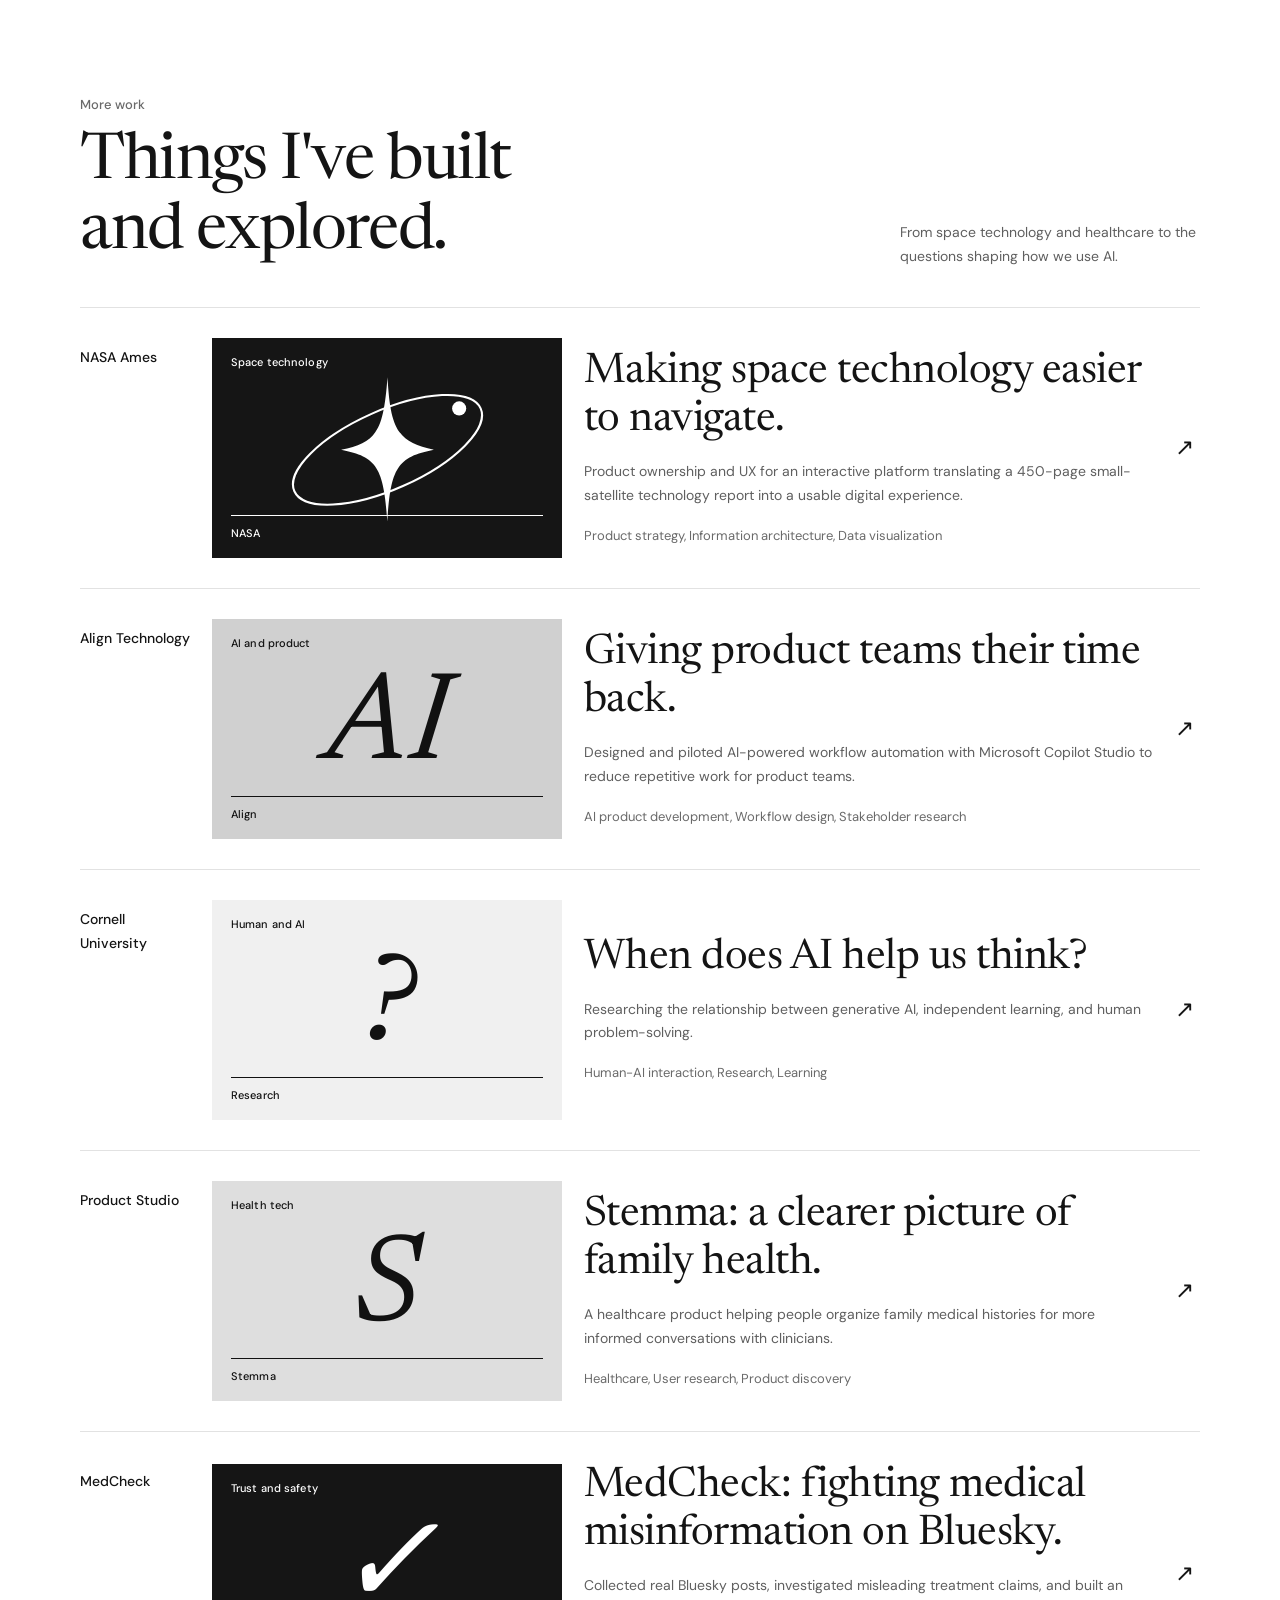
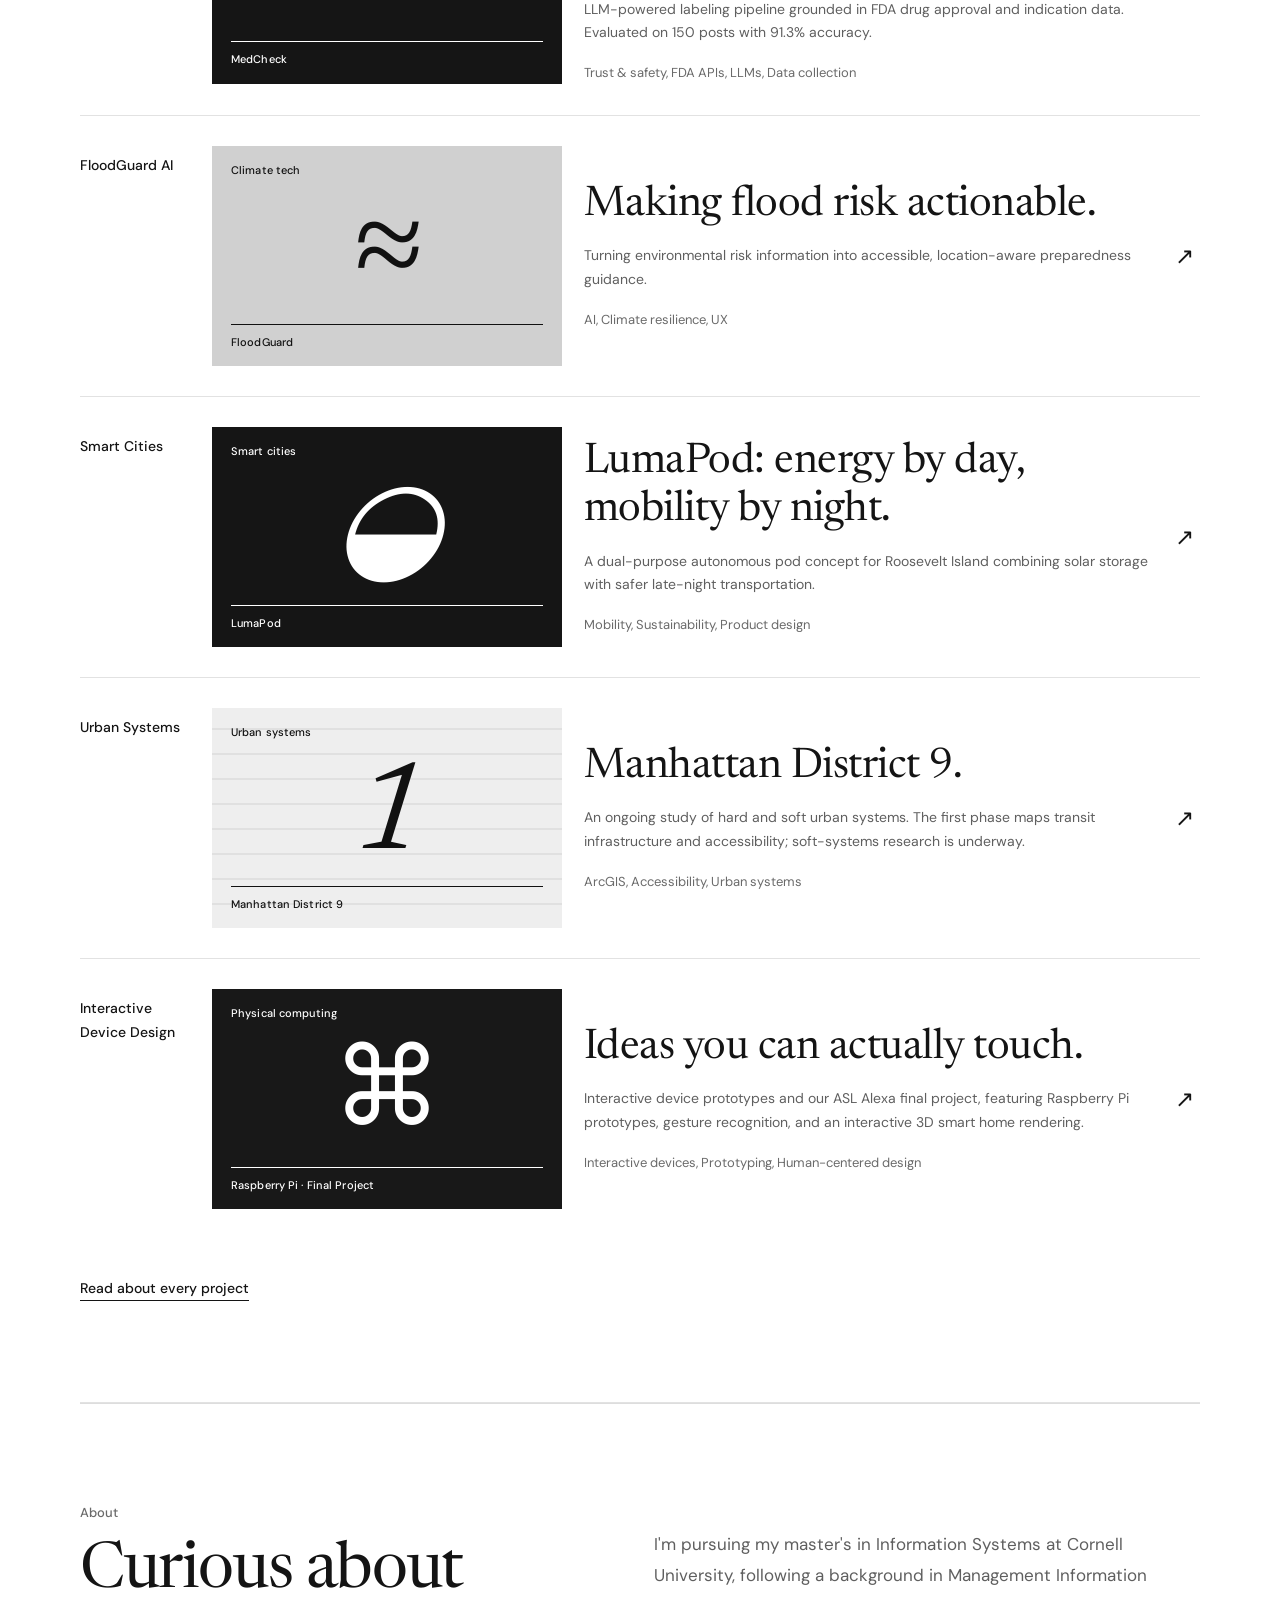
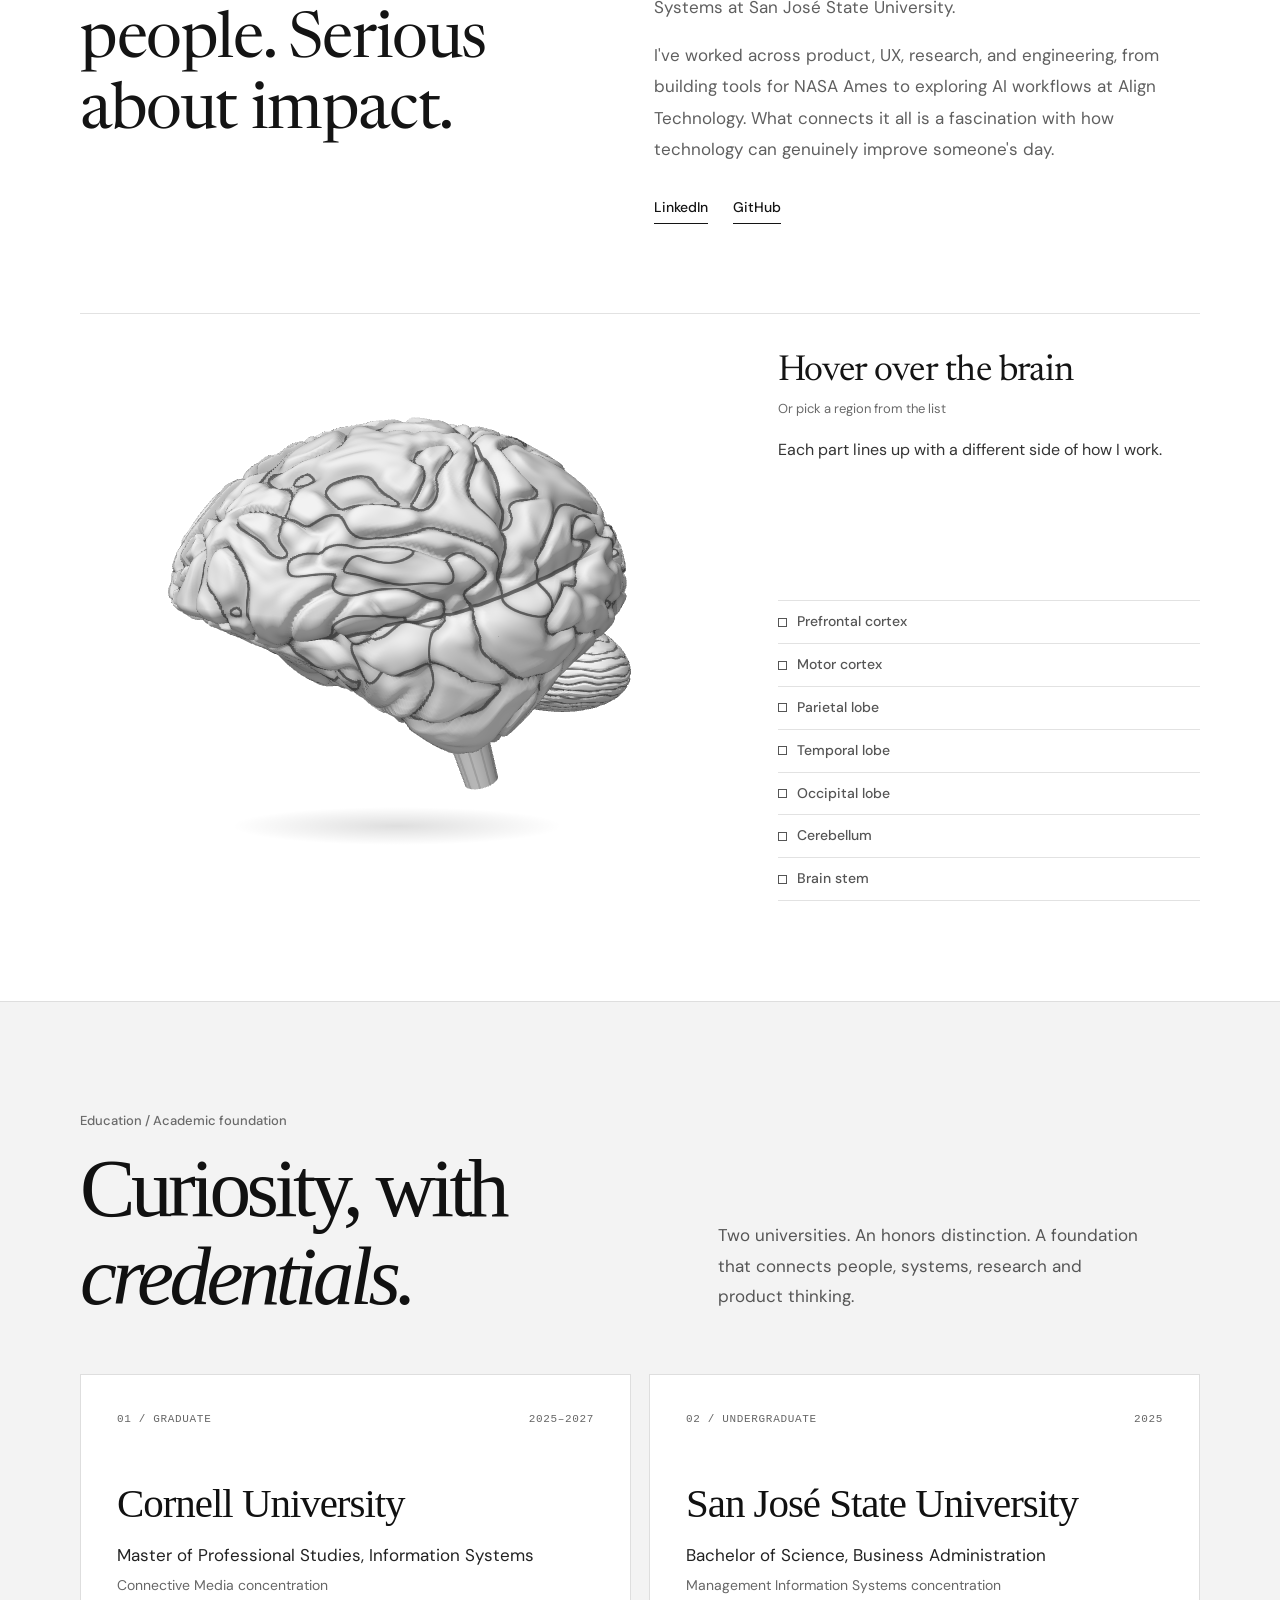
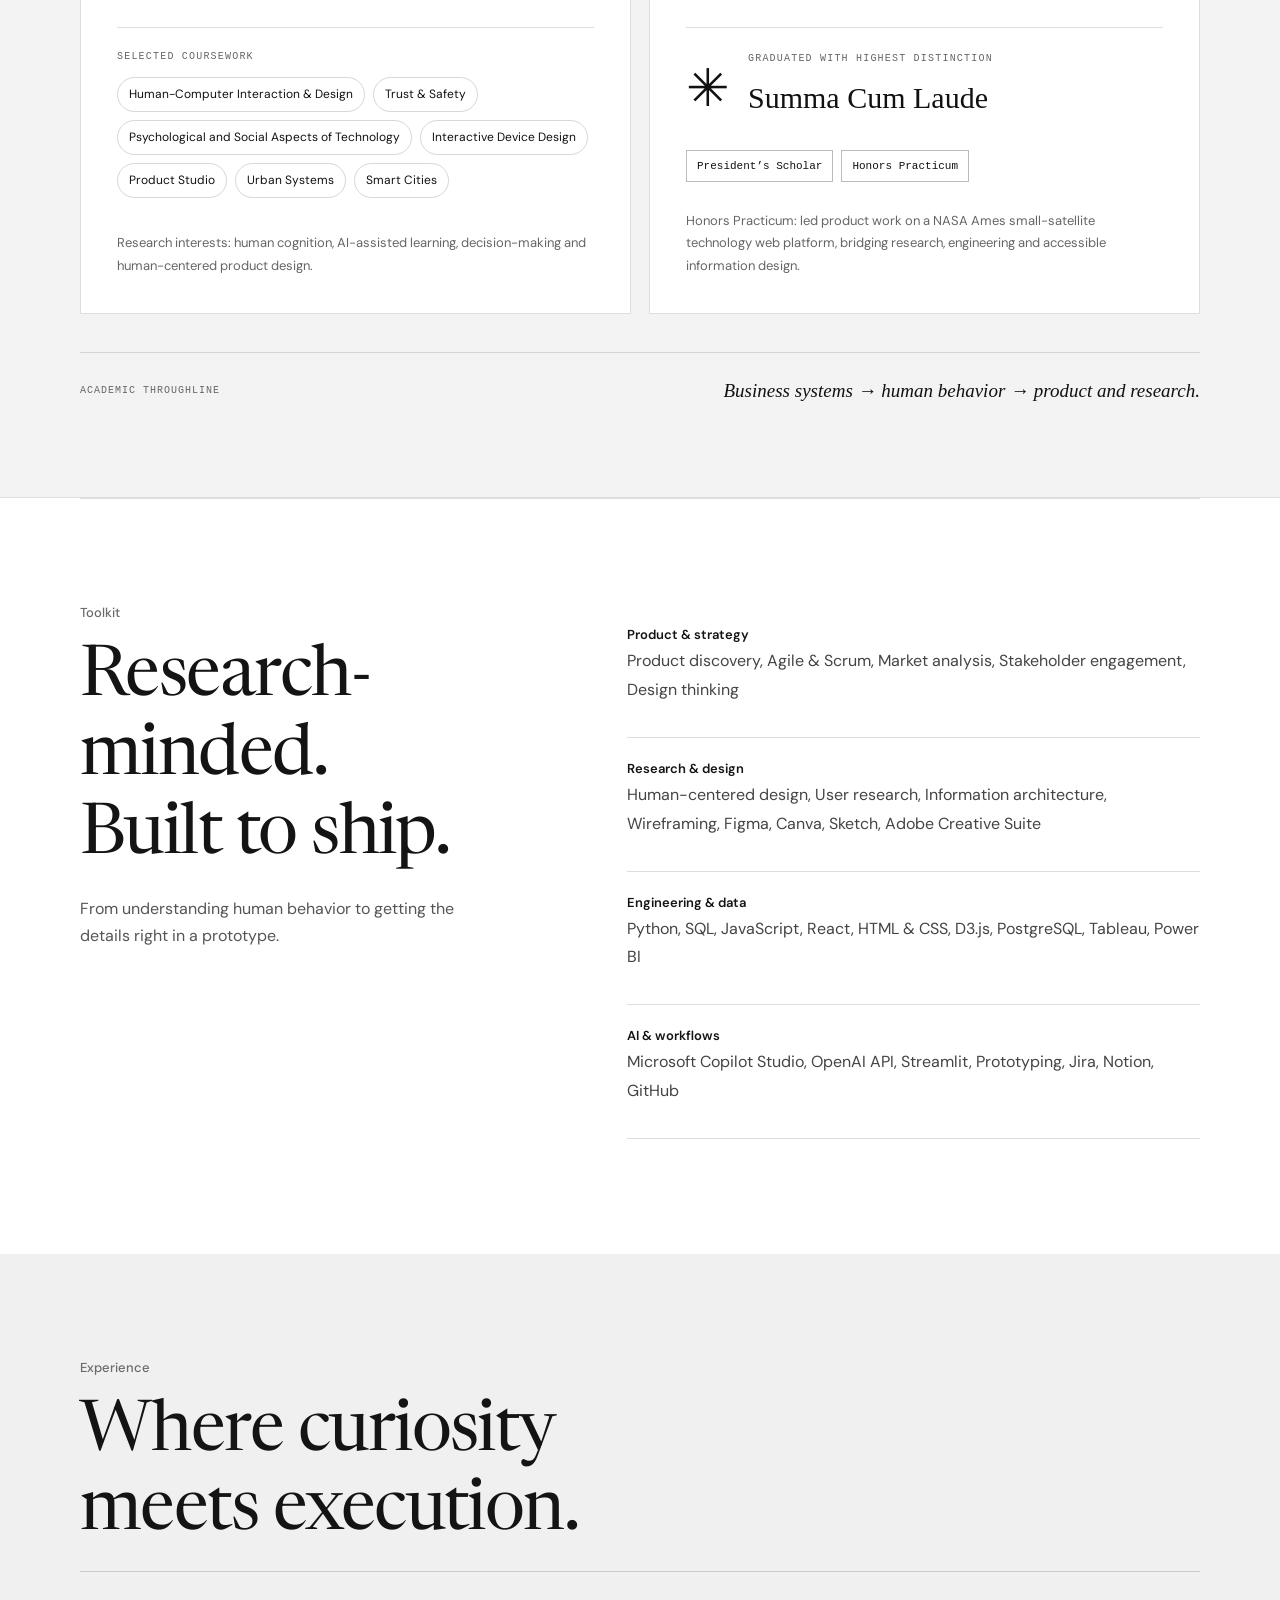
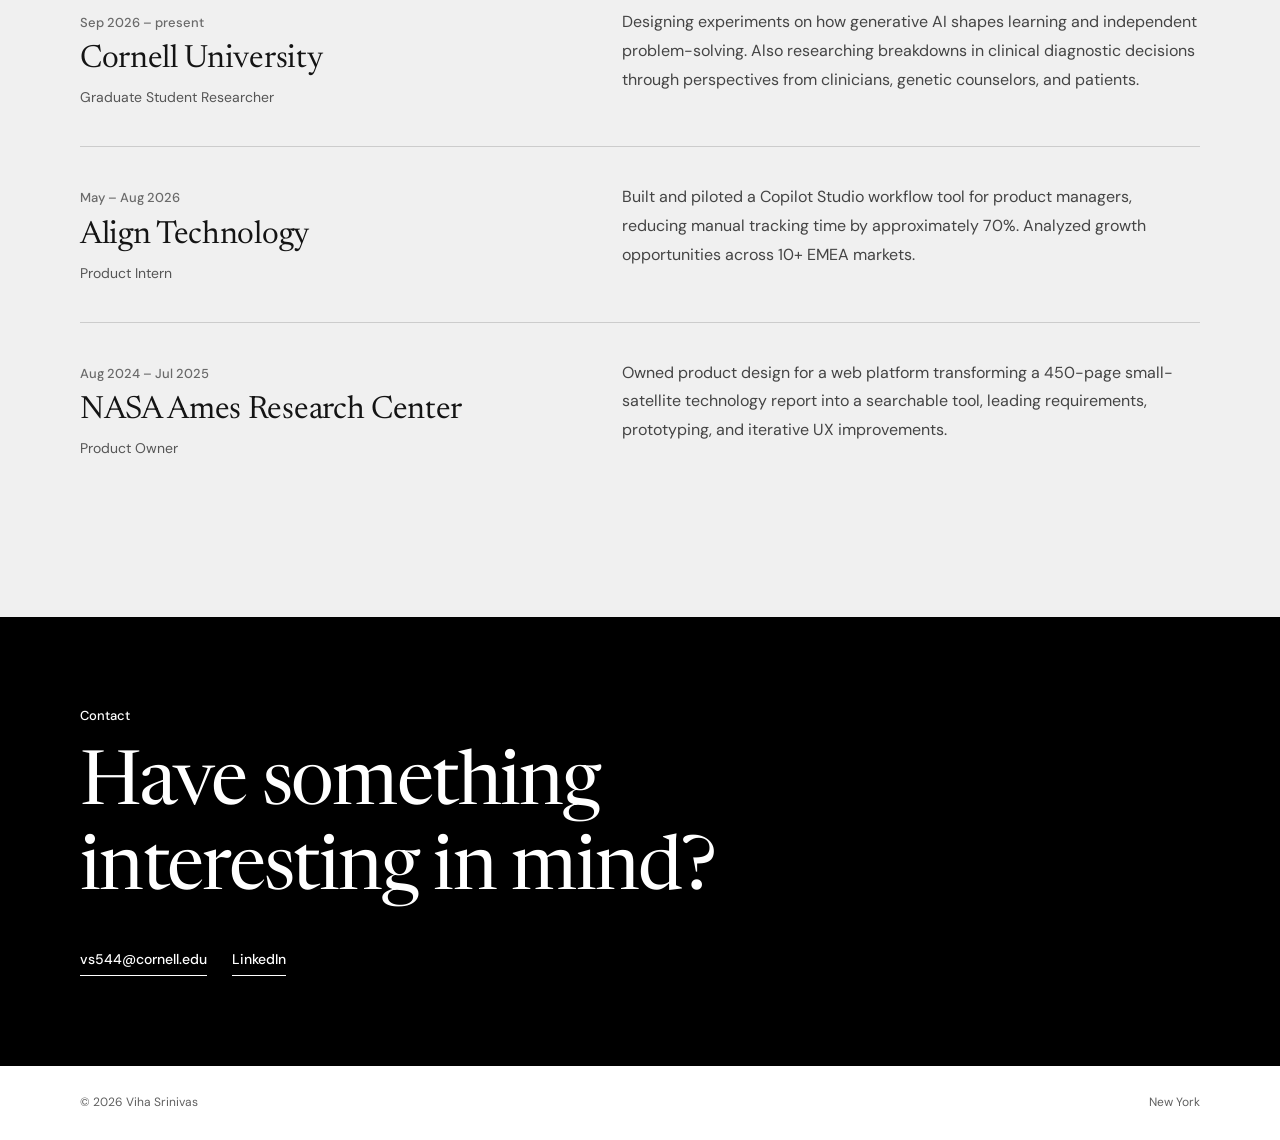
==== commit 7104cc19: "Add resume link to top navigation" ====
--- a/index.html
+++ b/index.html
@@ -74,7 +74,7 @@
 @media(max-width:859px){.brain{grid-template-columns:1fr;row-gap:24px}.brain-stage{aspect-ratio:8/7}.brain-panel{min-height:0}}
 @media(max-width:620px){header .wrap{flex-wrap:wrap;row-gap:4px;padding:14px 0}.brand{white-space:nowrap}nav{gap:16px;font-size:13px}}
 @media(prefers-reduced-motion:reduce){.brain-panel.is-swap>*{animation:none}.brain-canvas{transition:none}}
-/* Editorial education feature */.education-section{background:#f3f3f3;color:#111;padding:110px 0 90px;border-top:1px solid #dedede;border-bottom:1px solid #dedede}.education-heading{display:grid;grid-template-columns:1.2fr 1fr;column-gap:60px;align-items:end;margin-bottom:54px}.education-heading>.tag{grid-column:1/-1;margin-bottom:15px}.education-heading h2{font-family:'Playfair Display',Georgia,serif;font-weight:400;font-size:clamp(55px,6.5vw,96px);letter-spacing:-.055em;line-height:1.05;margin:0}.education-heading h2 em{font-weight:400}.education-heading>p:last-child{max-width:430px;color:#555;line-height:1.8;font-size:17px;margin:0 0 8px}.education-grid{display:grid;grid-template-columns:1fr 1fr;gap:18px}.education-card{background:#fff;border:1px solid #dedede;padding:38px 36px 36px;min-width:0;display:flex;flex-direction:column;min-height:515px}.edu-top{display:flex;justify-content:space-between;gap:12px;color:#666;font:11px 'DM Mono',monospace;letter-spacing:.06em;margin-bottom:55px}.education-card h3{font-family:'Playfair Display',Georgia,serif;font-weight:400;font-size:clamp(34px,3.2vw,49px);line-height:1.15;letter-spacing:-.025em;margin:0 0 16px}.edu-degree{font-size:17px;line-height:1.5;color:#222;margin:0 0 5px}.edu-focus{font-size:14px;color:#666;margin:0}.edu-rule{height:1px;background:#ddd;margin:30px 0 23px}.edu-label{font:10px 'DM Mono',monospace;letter-spacing:.12em;text-transform:uppercase;color:#666;margin:0 0 15px}.edu-courses{display:flex;flex-wrap:wrap;gap:8px}.edu-courses span{border:1px solid #d7d7d7;padding:9px 11px;border-radius:99px;font-size:12px;line-height:1.25}.edu-footnote{font-size:13px;color:#666;line-height:1.7;margin:auto 0 0;padding-top:28px}.edu-honors{border-top:1px solid #ddd;margin-top:30px;padding-top:25px}.edu-honor-primary{display:flex;gap:18px;align-items:center;margin-bottom:27px}.edu-honor-star{font-size:52px;line-height:1}.edu-honor-primary .edu-label{display:block;margin-bottom:8px}.edu-honor-primary strong{font-family:'Playfair Display',Georgia,serif;font-size:30px;font-weight:400}.edu-honor-row{display:flex;flex-wrap:wrap;gap:8px}.edu-honor-row span{font:11px 'DM Mono',monospace;border:1px solid #bbb;padding:9px 10px}.edu-signoff{display:flex;justify-content:space-between;gap:20px;align-items:center;border-top:1px solid #d5d5d5;margin-top:38px;padding-top:22px}.edu-signoff span{font:10px 'DM Mono',monospace;letter-spacing:.1em;color:#666}.edu-signoff p{font-family:'Playfair Display',Georgia,serif;font-style:italic;font-size:19px;margin:0}@media(max-width:760px){.education-section{padding:75px 0}.education-heading,.education-grid{grid-template-columns:1fr}.education-heading>p:last-child{margin-top:24px}.education-card{min-height:0;padding:28px 24px}.edu-top{margin-bottom:35px}.edu-signoff{align-items:flex-start;flex-direction:column}}.cover-labs{background:#181818;color:#fff}.cover-labs .cover-emblem{font-style:normal;font-size:110px}@media(max-width:650px){.cover-labs .cover-emblem{font-size:130px}}.hero-text{position:relative}.nyc-lineart{width:min(74%,850px);margin:-10px 0 18px auto;pointer-events:none}.nyc-lineart svg{display:block;width:100%;height:auto}.hero h1{position:relative;z-index:1}.hero-city{font:400 13px 'DM Mono',monospace;letter-spacing:.08em;white-space:nowrap;vertical-align:middle;margin-left:5px}.hero-figure{position:relative;z-index:2}@media(min-width:900px){.hero{grid-template-columns:minmax(0,1fr) clamp(230px,21vw,300px);column-gap:clamp(30px,4vw,70px)}.hero h1{font-size:clamp(64px,6.4vw,104px);margin-bottom:0}.nyc-lineart{margin-top:-16px;margin-bottom:10px}.hero-bottom{margin-top:-8px}}@media(max-width:899px){.nyc-lineart{width:90%;margin:8px 0 20px auto}}.hero.wrap{position:relative;grid-template-columns:minmax(0,1fr) clamp(240px,22vw,300px);column-gap:clamp(30px,4vw,70px);align-items:start;padding-top:70px;padding-bottom:75px;min-height:520px}.hero-text{position:relative;z-index:2}.hero h1{font-size:clamp(65px,6.5vw,105px);line-height:.98;letter-spacing:-.055em;max-width:1000px;margin:0;text-wrap:initial}.hero-bottom{margin-top:135px;align-items:flex-end;position:relative;z-index:2}.hero-bottom p{max-width:680px}.hero-figure{z-index:3;position:relative;padding-top:0}.nyc-reference-art{position:absolute;top:65px;left:43%;width:43%;height:auto;z-index:1;pointer-events:none}.hero-name{white-space:nowrap}@media(max-width:900px){.hero.wrap{grid-template-columns:minmax(0,1fr) 210px;gap:20px;min-height:0}.hero h1{font-size:clamp(48px,7vw,75px)}.hero-bottom{margin-top:95px}.nyc-reference-art{top:130px;left:39%;width:48%}}@media(max-width:650px){.hero.wrap{display:flex;flex-direction:column;padding-top:35px;gap:22px}.hero-text{order:1}.hero h1{font-size:clamp(46px,11vw,70px)}.nyc-reference-art{order:2;position:relative;left:auto;top:auto;width:100%;max-height:230px;object-fit:contain;margin:-15px 0}.hero-figure{order:3;width:min(260px,65vw);margin:0}.hero-bottom{margin-top:22px;display:flex;flex-direction:column;align-items:flex-start;gap:18px}}.hero-bottom{display:flex!important;flex-direction:column!important;align-items:flex-start!important;justify-content:flex-start!important;gap:16px!important}.hero-bottom .arrow-link{align-self:flex-start!important;margin:0!important}@media(min-width:900px){.hero .nyc-reference-art{top:205px!important;left:29%!important;width:47%!important}}@media(min-width:900px){.hero .nyc-reference-art{top:150px!important;left:29%!important;width:47%!important}.hero .hero-bottom{margin-top:92px!important}}@media(min-width:900px){.hero .hero-bottom{margin-top:225px!important}.hero{padding-bottom:100px!important}}/* Hero layout reset: skyline occupies its own row, never overlays content */.hero.wrap{display:grid!important;grid-template-columns:minmax(0,1fr) clamp(240px,24vw,340px)!important;column-gap:clamp(28px,4vw,68px)!important;align-items:start!important;min-height:0!important;padding-top:70px!important;padding-bottom:80px!important;overflow:visible!important}.hero-text{min-width:0!important;position:relative!important;z-index:auto!important}.hero h1{font-size:clamp(58px,6.2vw,104px)!important;line-height:.99!important;margin:0!important;letter-spacing:-.055em!important;max-width:none!important}.hero .nyc-reference-art{display:block!important;position:relative!important;inset:auto!important;top:auto!important;left:auto!important;right:auto!important;bottom:auto!important;width:82%!important;max-width:820px!important;height:auto!important;max-height:none!important;object-fit:contain!important;margin:0 0 22px auto!important;transform:none!important;z-index:auto!important}.hero .hero-bottom{position:relative!important;display:flex!important;flex-direction:column!important;align-items:flex-start!important;gap:18px!important;margin:0!important;z-index:auto!important}.hero .hero-bottom p{margin:0!important;max-width:680px!important}.hero .hero-figure{position:relative!important;z-index:1!important;margin:0!important;padding:0!important}.hero .hero-name{white-space:normal!important}@media(max-width:780px){.hero.wrap{display:flex!important;flex-direction:column!important;gap:28px!important;padding-top:38px!important}.hero-text{order:1!important}.hero .nyc-reference-art{width:95%!important;margin:15px 0 22px auto!important}.hero .hero-figure{order:2!important;width:min(280px,75vw)!important}.hero h1{font-size:clamp(45px,10vw,70px)!important}}/* Final hero illustration refinement */@media(min-width:781px){.hero .nyc-reference-art{width:64%!important;max-width:640px!important;margin:2px 3% 24px auto!important;clip-path:inset(0 3% 0 0)!important}.hero .hero-bottom{margin-top:0!important}.hero.wrap{padding-bottom:75px!important}}@media(max-width:780px){.hero .nyc-reference-art{clip-path:inset(0 3% 0 0)!important}}/* Reference-inspired compact editorial hero; art floats in the empty space, not over copy */@media(min-width:1000px){.hero.wrap{position:relative!important;display:grid!important;grid-template-columns:minmax(0,1fr) clamp(260px,23%,360px)!important;column-gap:clamp(32px,5vw,90px)!important;align-items:start!important;padding-top:72px!important;padding-bottom:68px!important;min-height:0!important}.hero-text{position:static!important}.hero h1{font-size:clamp(62px,6.3vw,106px)!important;line-height:.98!important;letter-spacing:-.055em!important;max-width:1050px!important;position:relative!important;z-index:2!important}.hero .nyc-reference-art{position:absolute!important;top:105px!important;left:38%!important;width:49%!important;max-width:none!important;height:auto!important;max-height:none!important;object-fit:contain!important;margin:0!important;clip-path:inset(0 2.8% 0 0)!important;z-index:1!important;pointer-events:none!important}.hero .hero-bottom{margin-top:130px!important;position:relative!important;z-index:3!important;display:flex!important;flex-direction:column!important;align-items:flex-start!important;gap:20px!important}.hero .hero-bottom p{max-width:850px!important;font-size:clamp(16px,1.25vw,20px)!important;line-height:1.7!important}.hero .hero-figure{position:relative!important;z-index:4!important;width:100%!important}.hero .hero-photo{aspect-ratio:1/1!important}.hero .hero-name{white-space:nowrap!important}}@media(min-width:781px) and (max-width:999px){.hero .nyc-reference-art{width:72%!important;margin:20px 0 20px auto!important;clip-path:inset(0 3% 0 0)!important}}@media(min-width:1000px){.hero .nyc-reference-art{top:130px!important;left:34%!important}}/* Skyline removed: clean hero layout */.hero .nyc-reference-art,.hero .nyc-lineart{display:none!important}@media(min-width:1000px){.hero .hero-bottom{margin-top:52px!important}}</style></head><body><header><div class="wrap"><a class="brand" href="/">Viha Srinivas<span style="color:#758a77">.</span></a><nav aria-label="Primary"><a href="#work">Work</a><a href="creative.html">Creative Works</a><a href="#about">About</a><a href="#education">Education</a><a href="#skills">Skills</a><a href="#experience">Experience</a><a href="#contact">Contact</a></nav></div></header><main><section class="hero wrap"><div class="hero-text"><h1>Designing for the way people think.</h1><div class="hero-bottom"><p>I'm Viha, a Cornell University researcher and product builder interested in how people think, learn, and make decisions. I turn complex systems into experiences that feel intuitive and human.</p><a class="arrow-link" href="#work">See selected work</a></div></div><figure class="hero-figure"><div class="hero-photo"><img width="1100" height="1220" fetchpriority="high" src="viha-portrait.jpg" onerror="this.onerror=null;this.src=this.dataset.fallback" data-fallback="[data-uri]" alt="Viha Srinivas" /></div><figcaption><span class="hero-name">Viha Srinivas <span class="hero-city">| NYC</span></span><span class="hero-role">Product and research, Cornell University</span></figcaption></figure></section><section class="feature" id="featured"><div class="wrap feature-inner"><div><p class="tag">Featured case study</p><h2>From 450 pages to something you can actually explore.</h2><p>At NASA Ames, I helped transform a dense small-satellite technology report into a chapter-based digital experience with accessible tables, interactive graphs, and clearer navigation.</p><a class="arrow-link" href="work.html#nasa">Read the NASA case study</a></div><a class="feature-art" href="work.html#nasa"><div class="art-top"><span>NASA Ames, small satellite technology</span><span>Chapters 1–13</span></div><div class="art-center"><span class="chapter">Chapter 4, Systems</span>In-Space<br><em>Propulsion.</em></div><div class="art-bottom">Interactive tables&nbsp;&nbsp;&nbsp;Data visualization</div></a></div></section><section class="section-intro"><div class="wrap intro-grid"><div><p class="tag">How I work</p><h2>Good products start with better questions.</h2></div><div><p>What does someone actually need? Where does a workflow break down? When does AI help, and when does it get in the way? Those questions guide my work across product, research, and design.</p></div></div></section><section class="section work wrap" id="work"><div class="section-head"><div><p class="tag">More work</p><h2>Things I've built<br>and explored.</h2></div><p>From space technology and healthcare to the questions shaping how we use AI.</p></div>
+/* Editorial education feature */.education-section{background:#f3f3f3;color:#111;padding:110px 0 90px;border-top:1px solid #dedede;border-bottom:1px solid #dedede}.education-heading{display:grid;grid-template-columns:1.2fr 1fr;column-gap:60px;align-items:end;margin-bottom:54px}.education-heading>.tag{grid-column:1/-1;margin-bottom:15px}.education-heading h2{font-family:'Playfair Display',Georgia,serif;font-weight:400;font-size:clamp(55px,6.5vw,96px);letter-spacing:-.055em;line-height:1.05;margin:0}.education-heading h2 em{font-weight:400}.education-heading>p:last-child{max-width:430px;color:#555;line-height:1.8;font-size:17px;margin:0 0 8px}.education-grid{display:grid;grid-template-columns:1fr 1fr;gap:18px}.education-card{background:#fff;border:1px solid #dedede;padding:38px 36px 36px;min-width:0;display:flex;flex-direction:column;min-height:515px}.edu-top{display:flex;justify-content:space-between;gap:12px;color:#666;font:11px 'DM Mono',monospace;letter-spacing:.06em;margin-bottom:55px}.education-card h3{font-family:'Playfair Display',Georgia,serif;font-weight:400;font-size:clamp(34px,3.2vw,49px);line-height:1.15;letter-spacing:-.025em;margin:0 0 16px}.edu-degree{font-size:17px;line-height:1.5;color:#222;margin:0 0 5px}.edu-focus{font-size:14px;color:#666;margin:0}.edu-rule{height:1px;background:#ddd;margin:30px 0 23px}.edu-label{font:10px 'DM Mono',monospace;letter-spacing:.12em;text-transform:uppercase;color:#666;margin:0 0 15px}.edu-courses{display:flex;flex-wrap:wrap;gap:8px}.edu-courses span{border:1px solid #d7d7d7;padding:9px 11px;border-radius:99px;font-size:12px;line-height:1.25}.edu-footnote{font-size:13px;color:#666;line-height:1.7;margin:auto 0 0;padding-top:28px}.edu-honors{border-top:1px solid #ddd;margin-top:30px;padding-top:25px}.edu-honor-primary{display:flex;gap:18px;align-items:center;margin-bottom:27px}.edu-honor-star{font-size:52px;line-height:1}.edu-honor-primary .edu-label{display:block;margin-bottom:8px}.edu-honor-primary strong{font-family:'Playfair Display',Georgia,serif;font-size:30px;font-weight:400}.edu-honor-row{display:flex;flex-wrap:wrap;gap:8px}.edu-honor-row span{font:11px 'DM Mono',monospace;border:1px solid #bbb;padding:9px 10px}.edu-signoff{display:flex;justify-content:space-between;gap:20px;align-items:center;border-top:1px solid #d5d5d5;margin-top:38px;padding-top:22px}.edu-signoff span{font:10px 'DM Mono',monospace;letter-spacing:.1em;color:#666}.edu-signoff p{font-family:'Playfair Display',Georgia,serif;font-style:italic;font-size:19px;margin:0}@media(max-width:760px){.education-section{padding:75px 0}.education-heading,.education-grid{grid-template-columns:1fr}.education-heading>p:last-child{margin-top:24px}.education-card{min-height:0;padding:28px 24px}.edu-top{margin-bottom:35px}.edu-signoff{align-items:flex-start;flex-direction:column}}.cover-labs{background:#181818;color:#fff}.cover-labs .cover-emblem{font-style:normal;font-size:110px}@media(max-width:650px){.cover-labs .cover-emblem{font-size:130px}}.hero-text{position:relative}.nyc-lineart{width:min(74%,850px);margin:-10px 0 18px auto;pointer-events:none}.nyc-lineart svg{display:block;width:100%;height:auto}.hero h1{position:relative;z-index:1}.hero-city{font:400 13px 'DM Mono',monospace;letter-spacing:.08em;white-space:nowrap;vertical-align:middle;margin-left:5px}.hero-figure{position:relative;z-index:2}@media(min-width:900px){.hero{grid-template-columns:minmax(0,1fr) clamp(230px,21vw,300px);column-gap:clamp(30px,4vw,70px)}.hero h1{font-size:clamp(64px,6.4vw,104px);margin-bottom:0}.nyc-lineart{margin-top:-16px;margin-bottom:10px}.hero-bottom{margin-top:-8px}}@media(max-width:899px){.nyc-lineart{width:90%;margin:8px 0 20px auto}}.hero.wrap{position:relative;grid-template-columns:minmax(0,1fr) clamp(240px,22vw,300px);column-gap:clamp(30px,4vw,70px);align-items:start;padding-top:70px;padding-bottom:75px;min-height:520px}.hero-text{position:relative;z-index:2}.hero h1{font-size:clamp(65px,6.5vw,105px);line-height:.98;letter-spacing:-.055em;max-width:1000px;margin:0;text-wrap:initial}.hero-bottom{margin-top:135px;align-items:flex-end;position:relative;z-index:2}.hero-bottom p{max-width:680px}.hero-figure{z-index:3;position:relative;padding-top:0}.nyc-reference-art{position:absolute;top:65px;left:43%;width:43%;height:auto;z-index:1;pointer-events:none}.hero-name{white-space:nowrap}@media(max-width:900px){.hero.wrap{grid-template-columns:minmax(0,1fr) 210px;gap:20px;min-height:0}.hero h1{font-size:clamp(48px,7vw,75px)}.hero-bottom{margin-top:95px}.nyc-reference-art{top:130px;left:39%;width:48%}}@media(max-width:650px){.hero.wrap{display:flex;flex-direction:column;padding-top:35px;gap:22px}.hero-text{order:1}.hero h1{font-size:clamp(46px,11vw,70px)}.nyc-reference-art{order:2;position:relative;left:auto;top:auto;width:100%;max-height:230px;object-fit:contain;margin:-15px 0}.hero-figure{order:3;width:min(260px,65vw);margin:0}.hero-bottom{margin-top:22px;display:flex;flex-direction:column;align-items:flex-start;gap:18px}}.hero-bottom{display:flex!important;flex-direction:column!important;align-items:flex-start!important;justify-content:flex-start!important;gap:16px!important}.hero-bottom .arrow-link{align-self:flex-start!important;margin:0!important}@media(min-width:900px){.hero .nyc-reference-art{top:205px!important;left:29%!important;width:47%!important}}@media(min-width:900px){.hero .nyc-reference-art{top:150px!important;left:29%!important;width:47%!important}.hero .hero-bottom{margin-top:92px!important}}@media(min-width:900px){.hero .hero-bottom{margin-top:225px!important}.hero{padding-bottom:100px!important}}/* Hero layout reset: skyline occupies its own row, never overlays content */.hero.wrap{display:grid!important;grid-template-columns:minmax(0,1fr) clamp(240px,24vw,340px)!important;column-gap:clamp(28px,4vw,68px)!important;align-items:start!important;min-height:0!important;padding-top:70px!important;padding-bottom:80px!important;overflow:visible!important}.hero-text{min-width:0!important;position:relative!important;z-index:auto!important}.hero h1{font-size:clamp(58px,6.2vw,104px)!important;line-height:.99!important;margin:0!important;letter-spacing:-.055em!important;max-width:none!important}.hero .nyc-reference-art{display:block!important;position:relative!important;inset:auto!important;top:auto!important;left:auto!important;right:auto!important;bottom:auto!important;width:82%!important;max-width:820px!important;height:auto!important;max-height:none!important;object-fit:contain!important;margin:0 0 22px auto!important;transform:none!important;z-index:auto!important}.hero .hero-bottom{position:relative!important;display:flex!important;flex-direction:column!important;align-items:flex-start!important;gap:18px!important;margin:0!important;z-index:auto!important}.hero .hero-bottom p{margin:0!important;max-width:680px!important}.hero .hero-figure{position:relative!important;z-index:1!important;margin:0!important;padding:0!important}.hero .hero-name{white-space:normal!important}@media(max-width:780px){.hero.wrap{display:flex!important;flex-direction:column!important;gap:28px!important;padding-top:38px!important}.hero-text{order:1!important}.hero .nyc-reference-art{width:95%!important;margin:15px 0 22px auto!important}.hero .hero-figure{order:2!important;width:min(280px,75vw)!important}.hero h1{font-size:clamp(45px,10vw,70px)!important}}/* Final hero illustration refinement */@media(min-width:781px){.hero .nyc-reference-art{width:64%!important;max-width:640px!important;margin:2px 3% 24px auto!important;clip-path:inset(0 3% 0 0)!important}.hero .hero-bottom{margin-top:0!important}.hero.wrap{padding-bottom:75px!important}}@media(max-width:780px){.hero .nyc-reference-art{clip-path:inset(0 3% 0 0)!important}}/* Reference-inspired compact editorial hero; art floats in the empty space, not over copy */@media(min-width:1000px){.hero.wrap{position:relative!important;display:grid!important;grid-template-columns:minmax(0,1fr) clamp(260px,23%,360px)!important;column-gap:clamp(32px,5vw,90px)!important;align-items:start!important;padding-top:72px!important;padding-bottom:68px!important;min-height:0!important}.hero-text{position:static!important}.hero h1{font-size:clamp(62px,6.3vw,106px)!important;line-height:.98!important;letter-spacing:-.055em!important;max-width:1050px!important;position:relative!important;z-index:2!important}.hero .nyc-reference-art{position:absolute!important;top:105px!important;left:38%!important;width:49%!important;max-width:none!important;height:auto!important;max-height:none!important;object-fit:contain!important;margin:0!important;clip-path:inset(0 2.8% 0 0)!important;z-index:1!important;pointer-events:none!important}.hero .hero-bottom{margin-top:130px!important;position:relative!important;z-index:3!important;display:flex!important;flex-direction:column!important;align-items:flex-start!important;gap:20px!important}.hero .hero-bottom p{max-width:850px!important;font-size:clamp(16px,1.25vw,20px)!important;line-height:1.7!important}.hero .hero-figure{position:relative!important;z-index:4!important;width:100%!important}.hero .hero-photo{aspect-ratio:1/1!important}.hero .hero-name{white-space:nowrap!important}}@media(min-width:781px) and (max-width:999px){.hero .nyc-reference-art{width:72%!important;margin:20px 0 20px auto!important;clip-path:inset(0 3% 0 0)!important}}@media(min-width:1000px){.hero .nyc-reference-art{top:130px!important;left:34%!important}}/* Skyline removed: clean hero layout */.hero .nyc-reference-art,.hero .nyc-lineart{display:none!important}@media(min-width:1000px){.hero .hero-bottom{margin-top:52px!important}}.resume-nav{border:1px solid #222;padding:8px 13px!important;text-decoration:none!important;white-space:nowrap}.resume-nav:hover{background:#111;color:#fff}</style></head><body><header><div class="wrap"><a class="brand" href="/">Viha Srinivas<span style="color:#758a77">.</span></a><nav aria-label="Primary"><a href="#work">Work</a><a href="creative.html">Creative Works</a><a href="#about">About</a><a href="#education">Education</a><a href="#skills">Skills</a><a href="#experience">Experience</a><a href="#contact">Contact</a><a href="resume.html" class="resume-nav">Resume ↗</a></nav></div></header><main><section class="hero wrap"><div class="hero-text"><h1>Designing for the way people think.</h1><div class="hero-bottom"><p>I'm Viha, a Cornell University researcher and product builder interested in how people think, learn, and make decisions. I turn complex systems into experiences that feel intuitive and human.</p><a class="arrow-link" href="#work">See selected work</a></div></div><figure class="hero-figure"><div class="hero-photo"><img width="1100" height="1220" fetchpriority="high" src="viha-portrait.jpg" onerror="this.onerror=null;this.src=this.dataset.fallback" data-fallback="[data-uri]" alt="Viha Srinivas" /></div><figcaption><span class="hero-name">Viha Srinivas <span class="hero-city">| NYC</span></span><span class="hero-role">Product and research, Cornell University</span></figcaption></figure></section><section class="feature" id="featured"><div class="wrap feature-inner"><div><p class="tag">Featured case study</p><h2>From 450 pages to something you can actually explore.</h2><p>At NASA Ames, I helped transform a dense small-satellite technology report into a chapter-based digital experience with accessible tables, interactive graphs, and clearer navigation.</p><a class="arrow-link" href="work.html#nasa">Read the NASA case study</a></div><a class="feature-art" href="work.html#nasa"><div class="art-top"><span>NASA Ames, small satellite technology</span><span>Chapters 1–13</span></div><div class="art-center"><span class="chapter">Chapter 4, Systems</span>In-Space<br><em>Propulsion.</em></div><div class="art-bottom">Interactive tables&nbsp;&nbsp;&nbsp;Data visualization</div></a></div></section><section class="section-intro"><div class="wrap intro-grid"><div><p class="tag">How I work</p><h2>Good products start with better questions.</h2></div><div><p>What does someone actually need? Where does a workflow break down? When does AI help, and when does it get in the way? Those questions guide my work across product, research, and design.</p></div></div></section><section class="section work wrap" id="work"><div class="section-head"><div><p class="tag">More work</p><h2>Things I've built<br>and explored.</h2></div><p>From space technology and healthcare to the questions shaping how we use AI.</p></div>
 <a class="project" href="work.html#nasa"><span class="number">NASA Ames</span><div class="project-cover cover-nasa" aria-hidden="true"><span class="cover-top">Space technology</span><span class="cover-emblem"><svg viewBox="0 0 240 170" aria-hidden="true"><ellipse cx="120" cy="87" rx="101" ry="39" transform="rotate(-24 120 87)" fill="none" stroke="currentColor" stroke-width="2"/><circle cx="191" cy="46" r="7" fill="currentColor"/><path d="M120 15 C123 67 130 79 166 87 C130 94 123 105 120 158 C116 105 110 94 74 87 C110 80 116 67 120 15Z" fill="currentColor"/></svg></span><span class="cover-bottom">NASA</span></div><div><h3>Making space technology easier to navigate.</h3><p>Product ownership and UX for an interactive platform translating a 450-page small-satellite technology report into a usable digital experience.</p><span class="metric">Product strategy, Information architecture, Data visualization</span></div><span class="open">↗</span></a>
 <a class="project" href="work.html#align"><span class="number">Align Technology</span><div class="project-cover cover-align" aria-hidden="true"><span class="cover-top">AI and product</span><span class="cover-emblem">AI</span><span class="cover-bottom">Align</span></div><div><h3>Giving product teams their time back.</h3><p>Designed and piloted AI-powered workflow automation with Microsoft Copilot Studio to reduce repetitive work for product teams.</p><span class="metric">AI product development, Workflow design, Stakeholder research</span></div><span class="open">↗</span></a>
 <a class="project" href="work.html#research"><span class="number">Cornell University</span><div class="project-cover cover-research" aria-hidden="true"><span class="cover-top">Human and AI</span><span class="cover-emblem">?</span><span class="cover-bottom">Research</span></div><div><h3>When does AI help us think?</h3><p>Researching the relationship between generative AI, independent learning, and human problem-solving.</p><span class="metric">Human-AI interaction, Research, Learning</span></div><span class="open">↗</span></a>
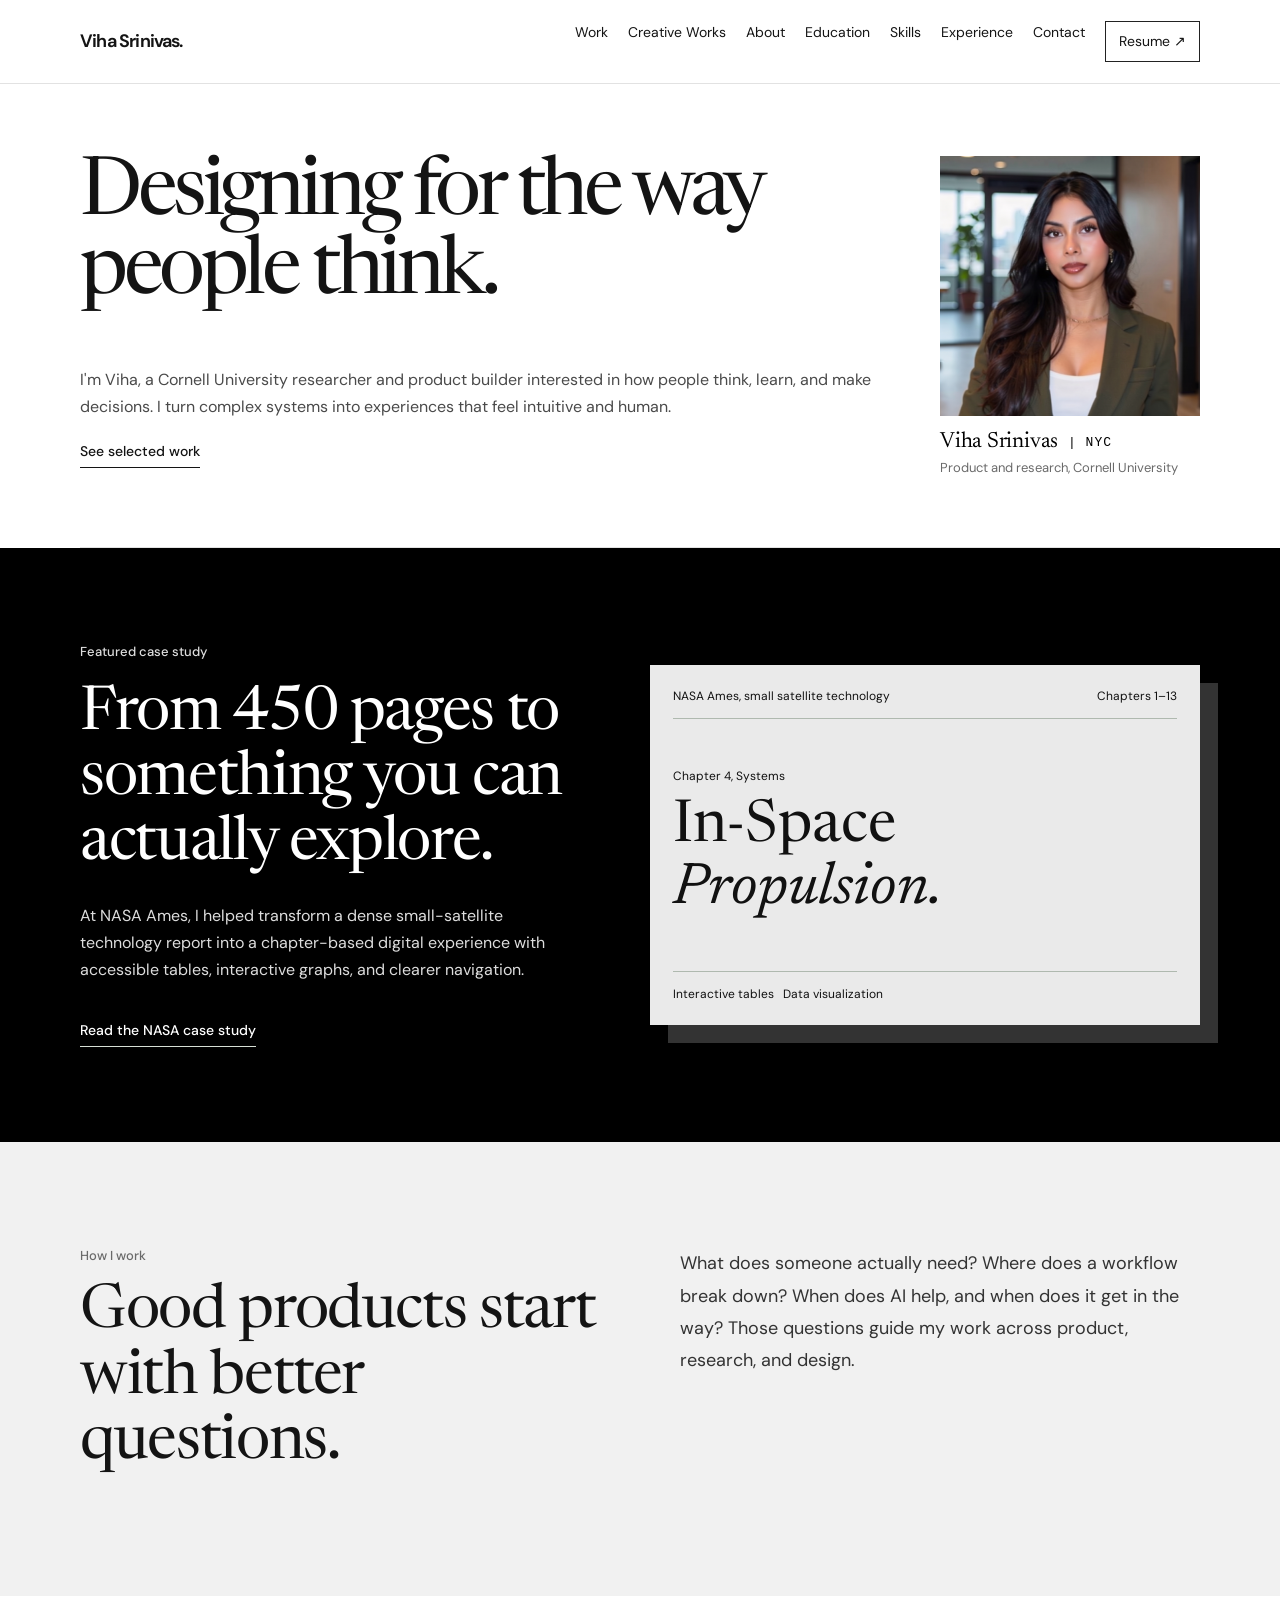
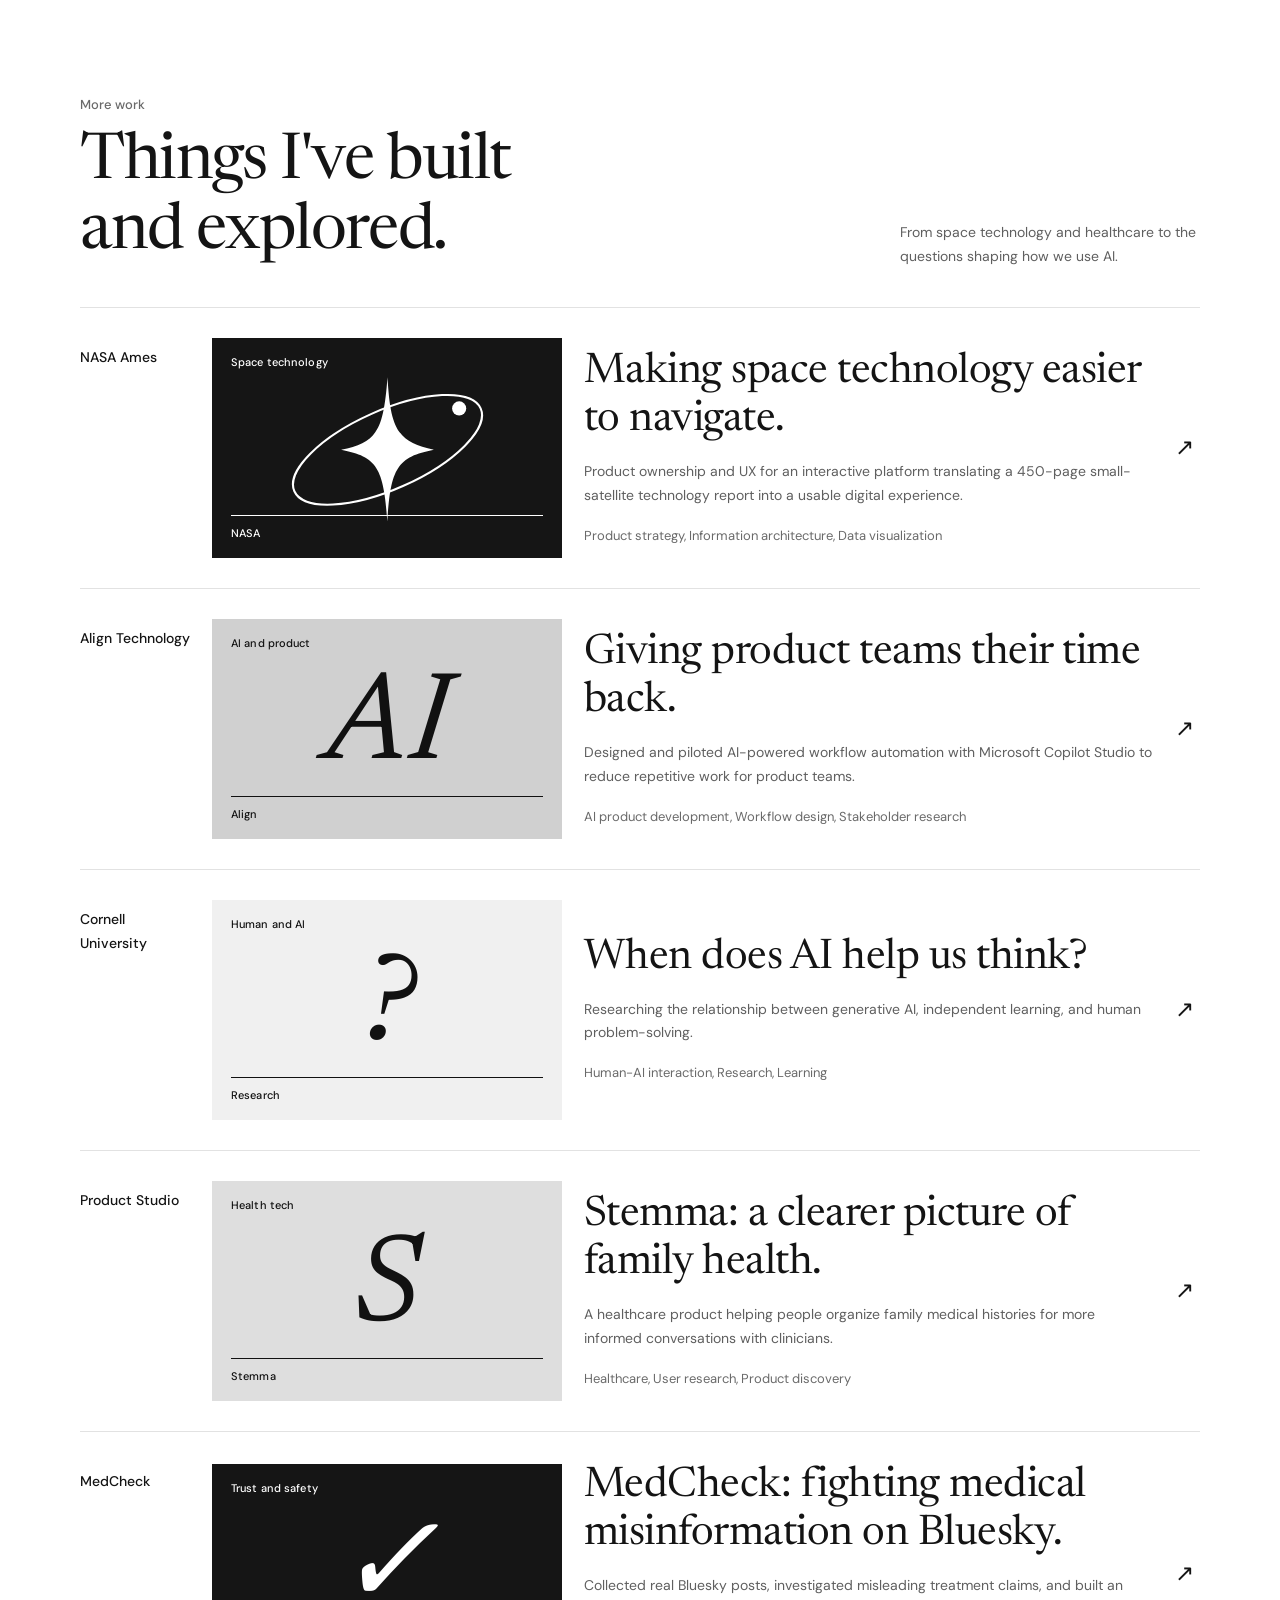
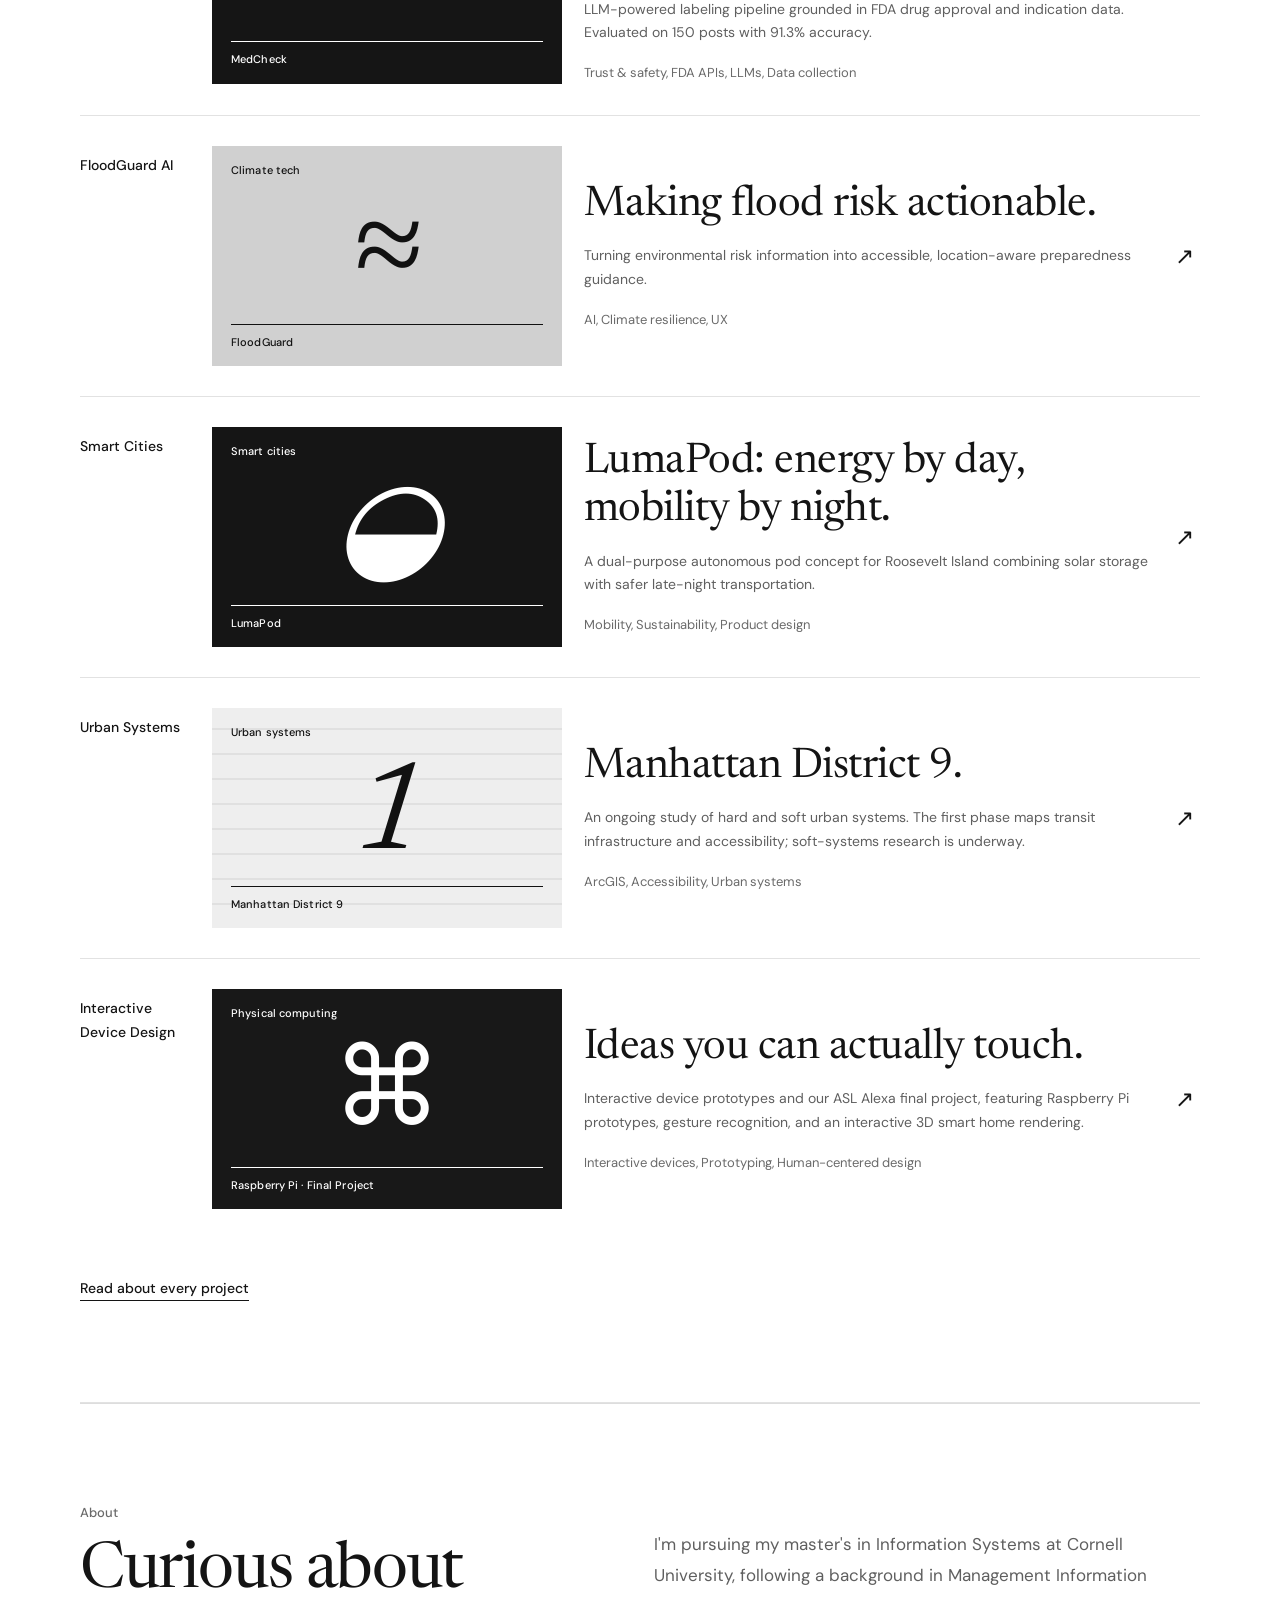
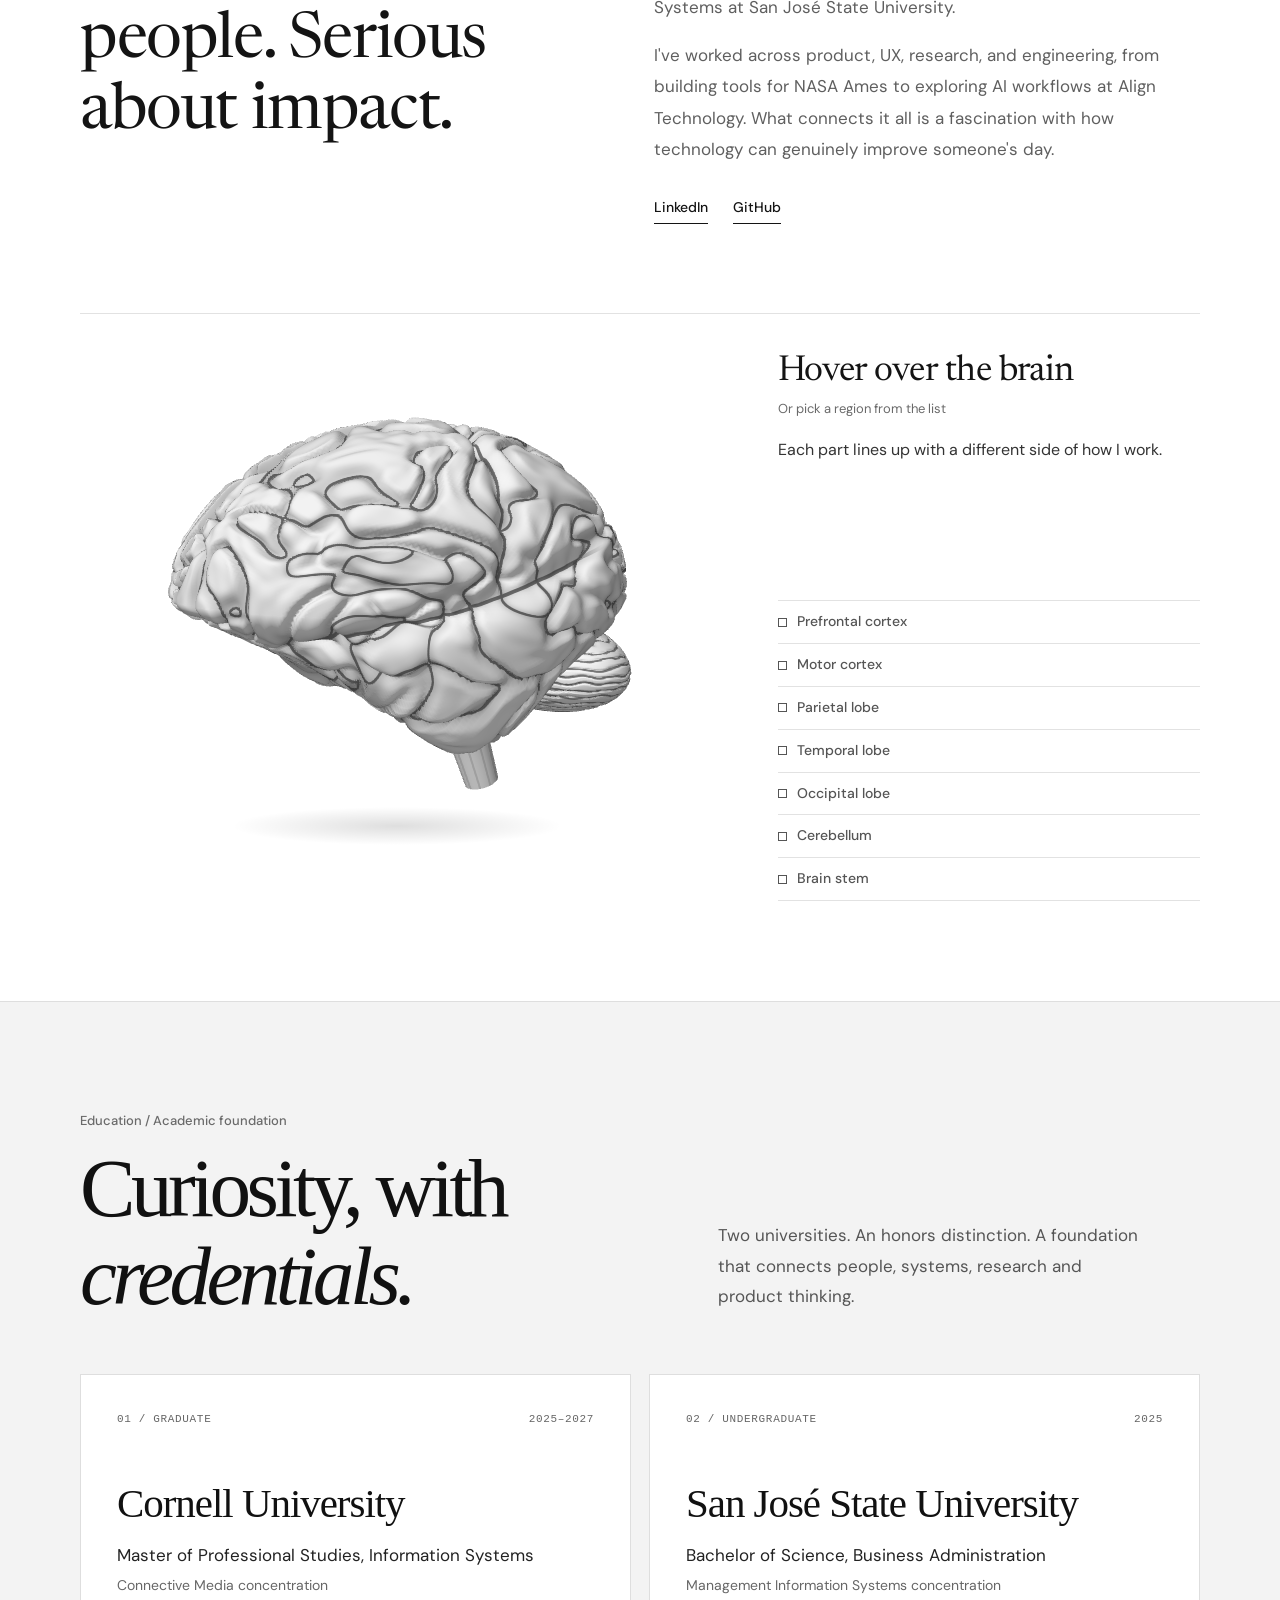
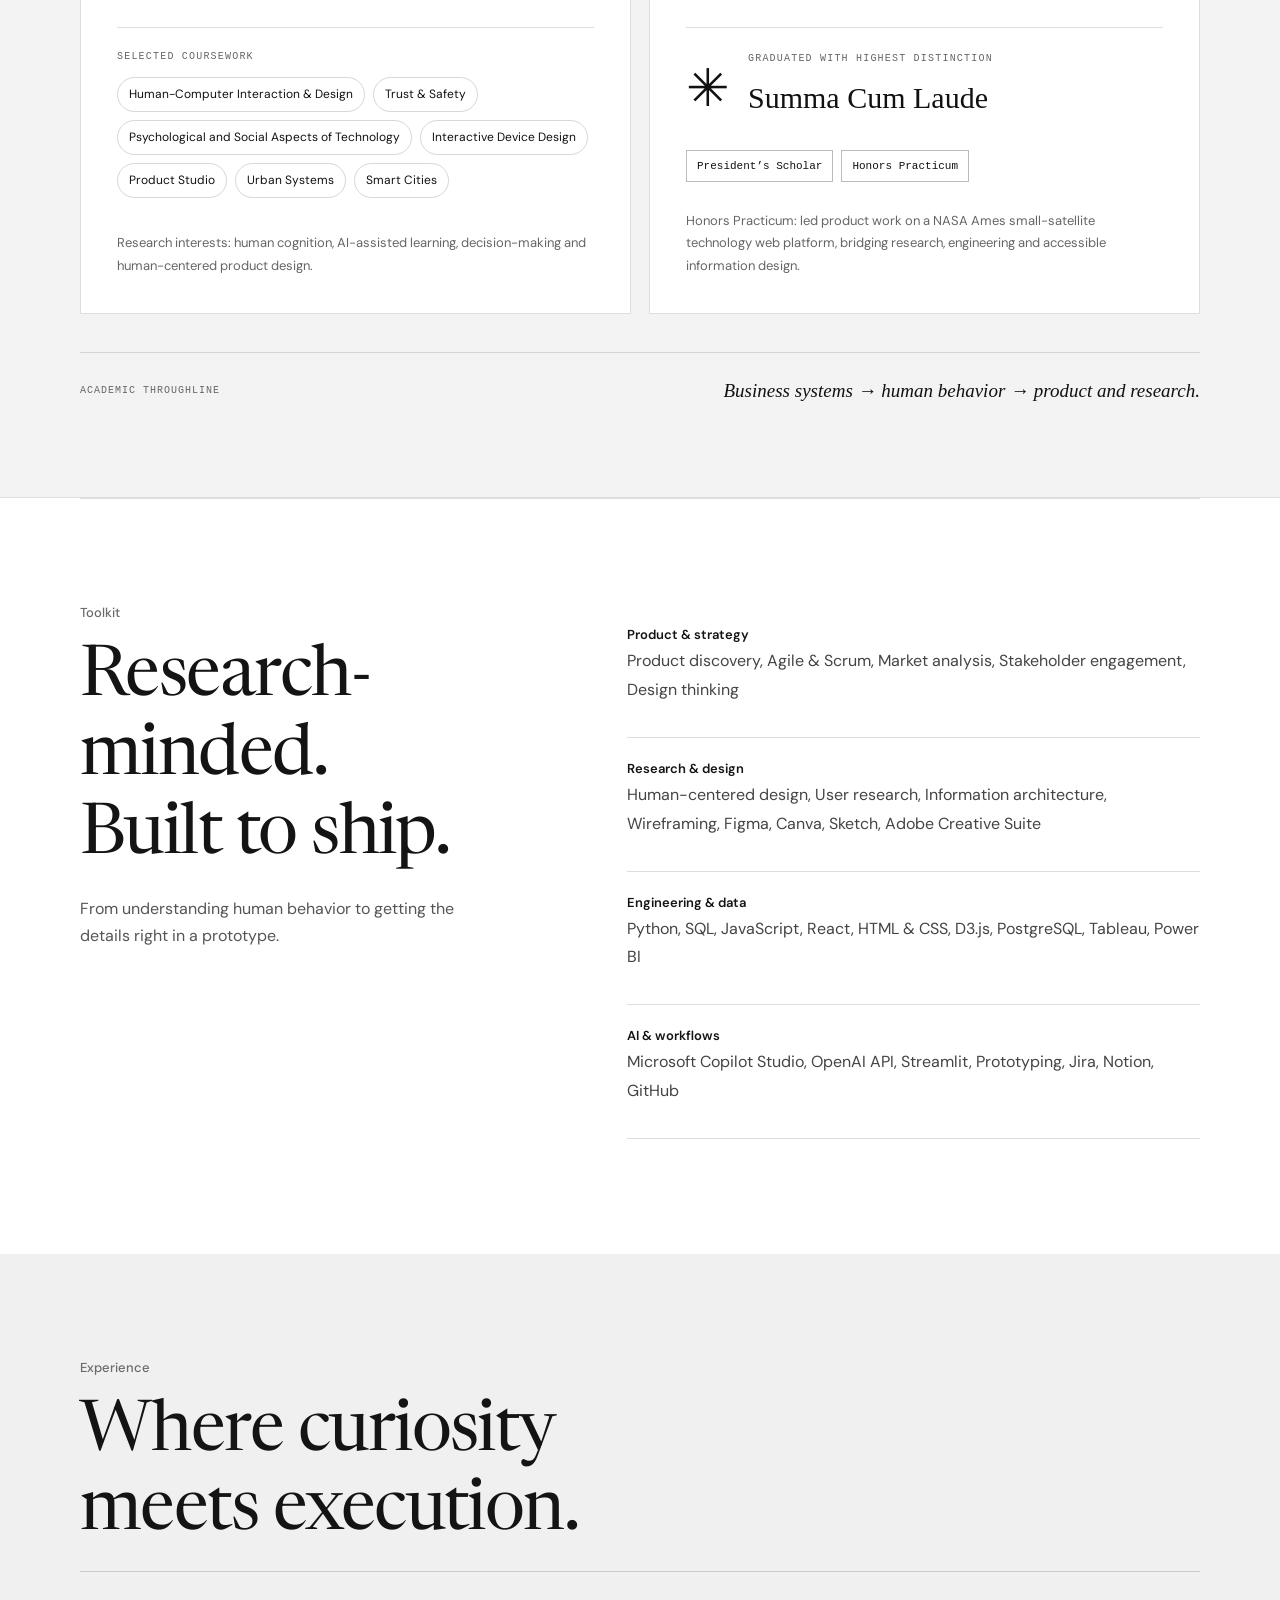
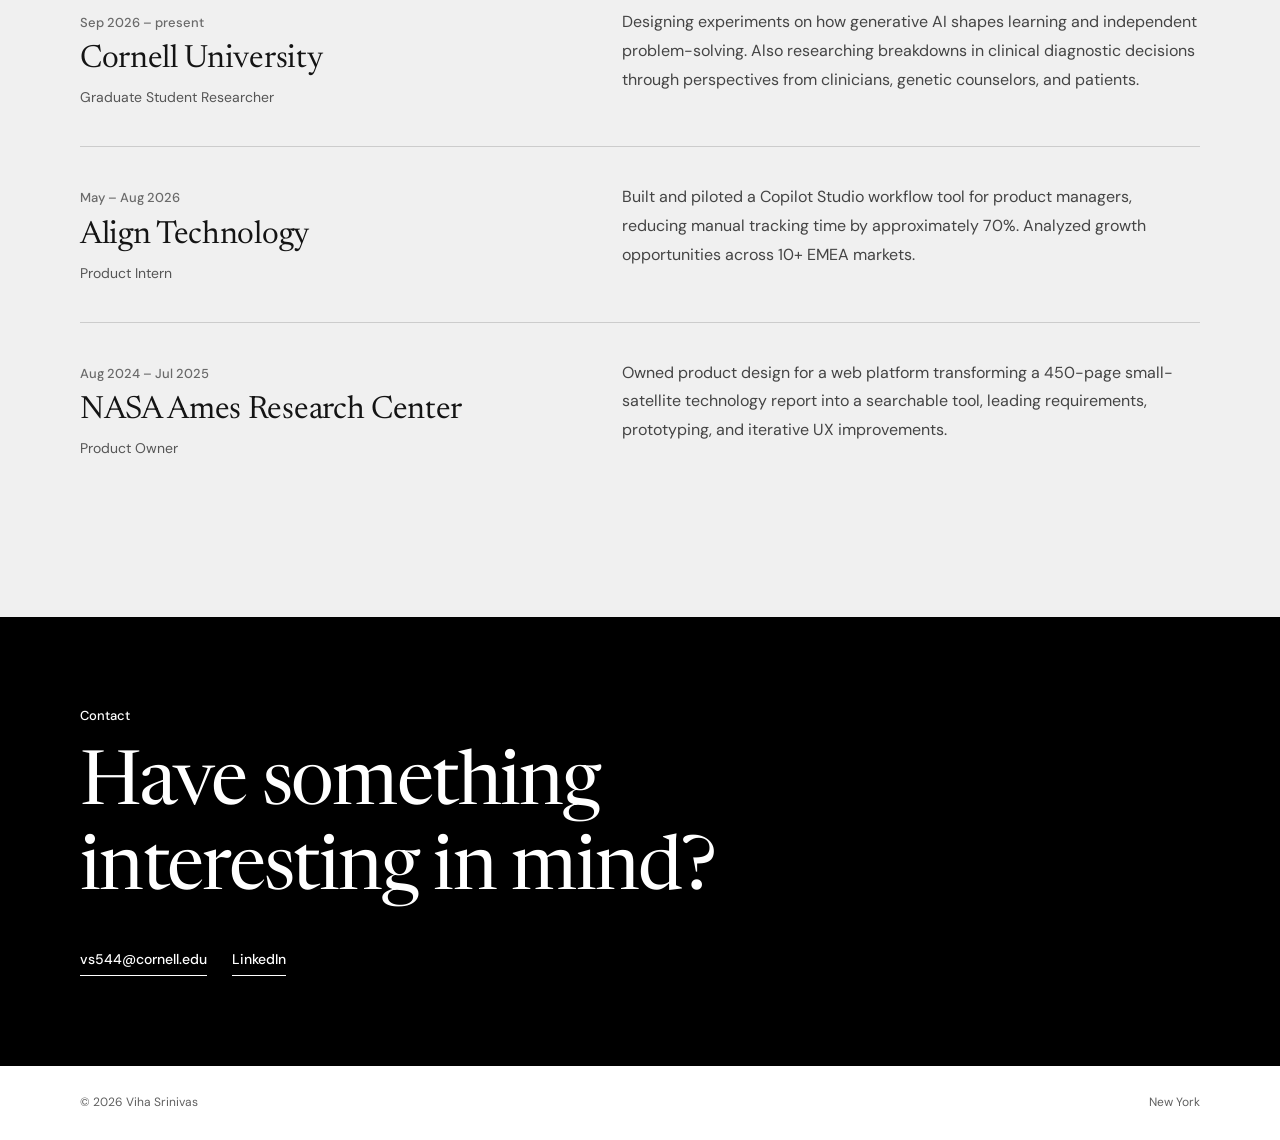
==== commit 95acfe1b: "Use new professional headshot on homepage" ====
--- a/index.html
+++ b/index.html
@@ -74,7 +74,7 @@
 @media(max-width:859px){.brain{grid-template-columns:1fr;row-gap:24px}.brain-stage{aspect-ratio:8/7}.brain-panel{min-height:0}}
 @media(max-width:620px){header .wrap{flex-wrap:wrap;row-gap:4px;padding:14px 0}.brand{white-space:nowrap}nav{gap:16px;font-size:13px}}
 @media(prefers-reduced-motion:reduce){.brain-panel.is-swap>*{animation:none}.brain-canvas{transition:none}}
-/* Editorial education feature */.education-section{background:#f3f3f3;color:#111;padding:110px 0 90px;border-top:1px solid #dedede;border-bottom:1px solid #dedede}.education-heading{display:grid;grid-template-columns:1.2fr 1fr;column-gap:60px;align-items:end;margin-bottom:54px}.education-heading>.tag{grid-column:1/-1;margin-bottom:15px}.education-heading h2{font-family:'Playfair Display',Georgia,serif;font-weight:400;font-size:clamp(55px,6.5vw,96px);letter-spacing:-.055em;line-height:1.05;margin:0}.education-heading h2 em{font-weight:400}.education-heading>p:last-child{max-width:430px;color:#555;line-height:1.8;font-size:17px;margin:0 0 8px}.education-grid{display:grid;grid-template-columns:1fr 1fr;gap:18px}.education-card{background:#fff;border:1px solid #dedede;padding:38px 36px 36px;min-width:0;display:flex;flex-direction:column;min-height:515px}.edu-top{display:flex;justify-content:space-between;gap:12px;color:#666;font:11px 'DM Mono',monospace;letter-spacing:.06em;margin-bottom:55px}.education-card h3{font-family:'Playfair Display',Georgia,serif;font-weight:400;font-size:clamp(34px,3.2vw,49px);line-height:1.15;letter-spacing:-.025em;margin:0 0 16px}.edu-degree{font-size:17px;line-height:1.5;color:#222;margin:0 0 5px}.edu-focus{font-size:14px;color:#666;margin:0}.edu-rule{height:1px;background:#ddd;margin:30px 0 23px}.edu-label{font:10px 'DM Mono',monospace;letter-spacing:.12em;text-transform:uppercase;color:#666;margin:0 0 15px}.edu-courses{display:flex;flex-wrap:wrap;gap:8px}.edu-courses span{border:1px solid #d7d7d7;padding:9px 11px;border-radius:99px;font-size:12px;line-height:1.25}.edu-footnote{font-size:13px;color:#666;line-height:1.7;margin:auto 0 0;padding-top:28px}.edu-honors{border-top:1px solid #ddd;margin-top:30px;padding-top:25px}.edu-honor-primary{display:flex;gap:18px;align-items:center;margin-bottom:27px}.edu-honor-star{font-size:52px;line-height:1}.edu-honor-primary .edu-label{display:block;margin-bottom:8px}.edu-honor-primary strong{font-family:'Playfair Display',Georgia,serif;font-size:30px;font-weight:400}.edu-honor-row{display:flex;flex-wrap:wrap;gap:8px}.edu-honor-row span{font:11px 'DM Mono',monospace;border:1px solid #bbb;padding:9px 10px}.edu-signoff{display:flex;justify-content:space-between;gap:20px;align-items:center;border-top:1px solid #d5d5d5;margin-top:38px;padding-top:22px}.edu-signoff span{font:10px 'DM Mono',monospace;letter-spacing:.1em;color:#666}.edu-signoff p{font-family:'Playfair Display',Georgia,serif;font-style:italic;font-size:19px;margin:0}@media(max-width:760px){.education-section{padding:75px 0}.education-heading,.education-grid{grid-template-columns:1fr}.education-heading>p:last-child{margin-top:24px}.education-card{min-height:0;padding:28px 24px}.edu-top{margin-bottom:35px}.edu-signoff{align-items:flex-start;flex-direction:column}}.cover-labs{background:#181818;color:#fff}.cover-labs .cover-emblem{font-style:normal;font-size:110px}@media(max-width:650px){.cover-labs .cover-emblem{font-size:130px}}.hero-text{position:relative}.nyc-lineart{width:min(74%,850px);margin:-10px 0 18px auto;pointer-events:none}.nyc-lineart svg{display:block;width:100%;height:auto}.hero h1{position:relative;z-index:1}.hero-city{font:400 13px 'DM Mono',monospace;letter-spacing:.08em;white-space:nowrap;vertical-align:middle;margin-left:5px}.hero-figure{position:relative;z-index:2}@media(min-width:900px){.hero{grid-template-columns:minmax(0,1fr) clamp(230px,21vw,300px);column-gap:clamp(30px,4vw,70px)}.hero h1{font-size:clamp(64px,6.4vw,104px);margin-bottom:0}.nyc-lineart{margin-top:-16px;margin-bottom:10px}.hero-bottom{margin-top:-8px}}@media(max-width:899px){.nyc-lineart{width:90%;margin:8px 0 20px auto}}.hero.wrap{position:relative;grid-template-columns:minmax(0,1fr) clamp(240px,22vw,300px);column-gap:clamp(30px,4vw,70px);align-items:start;padding-top:70px;padding-bottom:75px;min-height:520px}.hero-text{position:relative;z-index:2}.hero h1{font-size:clamp(65px,6.5vw,105px);line-height:.98;letter-spacing:-.055em;max-width:1000px;margin:0;text-wrap:initial}.hero-bottom{margin-top:135px;align-items:flex-end;position:relative;z-index:2}.hero-bottom p{max-width:680px}.hero-figure{z-index:3;position:relative;padding-top:0}.nyc-reference-art{position:absolute;top:65px;left:43%;width:43%;height:auto;z-index:1;pointer-events:none}.hero-name{white-space:nowrap}@media(max-width:900px){.hero.wrap{grid-template-columns:minmax(0,1fr) 210px;gap:20px;min-height:0}.hero h1{font-size:clamp(48px,7vw,75px)}.hero-bottom{margin-top:95px}.nyc-reference-art{top:130px;left:39%;width:48%}}@media(max-width:650px){.hero.wrap{display:flex;flex-direction:column;padding-top:35px;gap:22px}.hero-text{order:1}.hero h1{font-size:clamp(46px,11vw,70px)}.nyc-reference-art{order:2;position:relative;left:auto;top:auto;width:100%;max-height:230px;object-fit:contain;margin:-15px 0}.hero-figure{order:3;width:min(260px,65vw);margin:0}.hero-bottom{margin-top:22px;display:flex;flex-direction:column;align-items:flex-start;gap:18px}}.hero-bottom{display:flex!important;flex-direction:column!important;align-items:flex-start!important;justify-content:flex-start!important;gap:16px!important}.hero-bottom .arrow-link{align-self:flex-start!important;margin:0!important}@media(min-width:900px){.hero .nyc-reference-art{top:205px!important;left:29%!important;width:47%!important}}@media(min-width:900px){.hero .nyc-reference-art{top:150px!important;left:29%!important;width:47%!important}.hero .hero-bottom{margin-top:92px!important}}@media(min-width:900px){.hero .hero-bottom{margin-top:225px!important}.hero{padding-bottom:100px!important}}/* Hero layout reset: skyline occupies its own row, never overlays content */.hero.wrap{display:grid!important;grid-template-columns:minmax(0,1fr) clamp(240px,24vw,340px)!important;column-gap:clamp(28px,4vw,68px)!important;align-items:start!important;min-height:0!important;padding-top:70px!important;padding-bottom:80px!important;overflow:visible!important}.hero-text{min-width:0!important;position:relative!important;z-index:auto!important}.hero h1{font-size:clamp(58px,6.2vw,104px)!important;line-height:.99!important;margin:0!important;letter-spacing:-.055em!important;max-width:none!important}.hero .nyc-reference-art{display:block!important;position:relative!important;inset:auto!important;top:auto!important;left:auto!important;right:auto!important;bottom:auto!important;width:82%!important;max-width:820px!important;height:auto!important;max-height:none!important;object-fit:contain!important;margin:0 0 22px auto!important;transform:none!important;z-index:auto!important}.hero .hero-bottom{position:relative!important;display:flex!important;flex-direction:column!important;align-items:flex-start!important;gap:18px!important;margin:0!important;z-index:auto!important}.hero .hero-bottom p{margin:0!important;max-width:680px!important}.hero .hero-figure{position:relative!important;z-index:1!important;margin:0!important;padding:0!important}.hero .hero-name{white-space:normal!important}@media(max-width:780px){.hero.wrap{display:flex!important;flex-direction:column!important;gap:28px!important;padding-top:38px!important}.hero-text{order:1!important}.hero .nyc-reference-art{width:95%!important;margin:15px 0 22px auto!important}.hero .hero-figure{order:2!important;width:min(280px,75vw)!important}.hero h1{font-size:clamp(45px,10vw,70px)!important}}/* Final hero illustration refinement */@media(min-width:781px){.hero .nyc-reference-art{width:64%!important;max-width:640px!important;margin:2px 3% 24px auto!important;clip-path:inset(0 3% 0 0)!important}.hero .hero-bottom{margin-top:0!important}.hero.wrap{padding-bottom:75px!important}}@media(max-width:780px){.hero .nyc-reference-art{clip-path:inset(0 3% 0 0)!important}}/* Reference-inspired compact editorial hero; art floats in the empty space, not over copy */@media(min-width:1000px){.hero.wrap{position:relative!important;display:grid!important;grid-template-columns:minmax(0,1fr) clamp(260px,23%,360px)!important;column-gap:clamp(32px,5vw,90px)!important;align-items:start!important;padding-top:72px!important;padding-bottom:68px!important;min-height:0!important}.hero-text{position:static!important}.hero h1{font-size:clamp(62px,6.3vw,106px)!important;line-height:.98!important;letter-spacing:-.055em!important;max-width:1050px!important;position:relative!important;z-index:2!important}.hero .nyc-reference-art{position:absolute!important;top:105px!important;left:38%!important;width:49%!important;max-width:none!important;height:auto!important;max-height:none!important;object-fit:contain!important;margin:0!important;clip-path:inset(0 2.8% 0 0)!important;z-index:1!important;pointer-events:none!important}.hero .hero-bottom{margin-top:130px!important;position:relative!important;z-index:3!important;display:flex!important;flex-direction:column!important;align-items:flex-start!important;gap:20px!important}.hero .hero-bottom p{max-width:850px!important;font-size:clamp(16px,1.25vw,20px)!important;line-height:1.7!important}.hero .hero-figure{position:relative!important;z-index:4!important;width:100%!important}.hero .hero-photo{aspect-ratio:1/1!important}.hero .hero-name{white-space:nowrap!important}}@media(min-width:781px) and (max-width:999px){.hero .nyc-reference-art{width:72%!important;margin:20px 0 20px auto!important;clip-path:inset(0 3% 0 0)!important}}@media(min-width:1000px){.hero .nyc-reference-art{top:130px!important;left:34%!important}}/* Skyline removed: clean hero layout */.hero .nyc-reference-art,.hero .nyc-lineart{display:none!important}@media(min-width:1000px){.hero .hero-bottom{margin-top:52px!important}}.resume-nav{border:1px solid #222;padding:8px 13px!important;text-decoration:none!important;white-space:nowrap}.resume-nav:hover{background:#111;color:#fff}</style></head><body><header><div class="wrap"><a class="brand" href="/">Viha Srinivas<span style="color:#758a77">.</span></a><nav aria-label="Primary"><a href="#work">Work</a><a href="creative.html">Creative Works</a><a href="#about">About</a><a href="#education">Education</a><a href="#skills">Skills</a><a href="#experience">Experience</a><a href="#contact">Contact</a><a href="resume.html" class="resume-nav">Resume ↗</a></nav></div></header><main><section class="hero wrap"><div class="hero-text"><h1>Designing for the way people think.</h1><div class="hero-bottom"><p>I'm Viha, a Cornell University researcher and product builder interested in how people think, learn, and make decisions. I turn complex systems into experiences that feel intuitive and human.</p><a class="arrow-link" href="#work">See selected work</a></div></div><figure class="hero-figure"><div class="hero-photo"><img width="1100" height="1220" fetchpriority="high" src="viha-portrait.jpg" onerror="this.onerror=null;this.src=this.dataset.fallback" data-fallback="[data-uri]" alt="Viha Srinivas" /></div><figcaption><span class="hero-name">Viha Srinivas <span class="hero-city">| NYC</span></span><span class="hero-role">Product and research, Cornell University</span></figcaption></figure></section><section class="feature" id="featured"><div class="wrap feature-inner"><div><p class="tag">Featured case study</p><h2>From 450 pages to something you can actually explore.</h2><p>At NASA Ames, I helped transform a dense small-satellite technology report into a chapter-based digital experience with accessible tables, interactive graphs, and clearer navigation.</p><a class="arrow-link" href="work.html#nasa">Read the NASA case study</a></div><a class="feature-art" href="work.html#nasa"><div class="art-top"><span>NASA Ames, small satellite technology</span><span>Chapters 1–13</span></div><div class="art-center"><span class="chapter">Chapter 4, Systems</span>In-Space<br><em>Propulsion.</em></div><div class="art-bottom">Interactive tables&nbsp;&nbsp;&nbsp;Data visualization</div></a></div></section><section class="section-intro"><div class="wrap intro-grid"><div><p class="tag">How I work</p><h2>Good products start with better questions.</h2></div><div><p>What does someone actually need? Where does a workflow break down? When does AI help, and when does it get in the way? Those questions guide my work across product, research, and design.</p></div></div></section><section class="section work wrap" id="work"><div class="section-head"><div><p class="tag">More work</p><h2>Things I've built<br>and explored.</h2></div><p>From space technology and healthcare to the questions shaping how we use AI.</p></div>
+/* Editorial education feature */.education-section{background:#f3f3f3;color:#111;padding:110px 0 90px;border-top:1px solid #dedede;border-bottom:1px solid #dedede}.education-heading{display:grid;grid-template-columns:1.2fr 1fr;column-gap:60px;align-items:end;margin-bottom:54px}.education-heading>.tag{grid-column:1/-1;margin-bottom:15px}.education-heading h2{font-family:'Playfair Display',Georgia,serif;font-weight:400;font-size:clamp(55px,6.5vw,96px);letter-spacing:-.055em;line-height:1.05;margin:0}.education-heading h2 em{font-weight:400}.education-heading>p:last-child{max-width:430px;color:#555;line-height:1.8;font-size:17px;margin:0 0 8px}.education-grid{display:grid;grid-template-columns:1fr 1fr;gap:18px}.education-card{background:#fff;border:1px solid #dedede;padding:38px 36px 36px;min-width:0;display:flex;flex-direction:column;min-height:515px}.edu-top{display:flex;justify-content:space-between;gap:12px;color:#666;font:11px 'DM Mono',monospace;letter-spacing:.06em;margin-bottom:55px}.education-card h3{font-family:'Playfair Display',Georgia,serif;font-weight:400;font-size:clamp(34px,3.2vw,49px);line-height:1.15;letter-spacing:-.025em;margin:0 0 16px}.edu-degree{font-size:17px;line-height:1.5;color:#222;margin:0 0 5px}.edu-focus{font-size:14px;color:#666;margin:0}.edu-rule{height:1px;background:#ddd;margin:30px 0 23px}.edu-label{font:10px 'DM Mono',monospace;letter-spacing:.12em;text-transform:uppercase;color:#666;margin:0 0 15px}.edu-courses{display:flex;flex-wrap:wrap;gap:8px}.edu-courses span{border:1px solid #d7d7d7;padding:9px 11px;border-radius:99px;font-size:12px;line-height:1.25}.edu-footnote{font-size:13px;color:#666;line-height:1.7;margin:auto 0 0;padding-top:28px}.edu-honors{border-top:1px solid #ddd;margin-top:30px;padding-top:25px}.edu-honor-primary{display:flex;gap:18px;align-items:center;margin-bottom:27px}.edu-honor-star{font-size:52px;line-height:1}.edu-honor-primary .edu-label{display:block;margin-bottom:8px}.edu-honor-primary strong{font-family:'Playfair Display',Georgia,serif;font-size:30px;font-weight:400}.edu-honor-row{display:flex;flex-wrap:wrap;gap:8px}.edu-honor-row span{font:11px 'DM Mono',monospace;border:1px solid #bbb;padding:9px 10px}.edu-signoff{display:flex;justify-content:space-between;gap:20px;align-items:center;border-top:1px solid #d5d5d5;margin-top:38px;padding-top:22px}.edu-signoff span{font:10px 'DM Mono',monospace;letter-spacing:.1em;color:#666}.edu-signoff p{font-family:'Playfair Display',Georgia,serif;font-style:italic;font-size:19px;margin:0}@media(max-width:760px){.education-section{padding:75px 0}.education-heading,.education-grid{grid-template-columns:1fr}.education-heading>p:last-child{margin-top:24px}.education-card{min-height:0;padding:28px 24px}.edu-top{margin-bottom:35px}.edu-signoff{align-items:flex-start;flex-direction:column}}.cover-labs{background:#181818;color:#fff}.cover-labs .cover-emblem{font-style:normal;font-size:110px}@media(max-width:650px){.cover-labs .cover-emblem{font-size:130px}}.hero-text{position:relative}.nyc-lineart{width:min(74%,850px);margin:-10px 0 18px auto;pointer-events:none}.nyc-lineart svg{display:block;width:100%;height:auto}.hero h1{position:relative;z-index:1}.hero-city{font:400 13px 'DM Mono',monospace;letter-spacing:.08em;white-space:nowrap;vertical-align:middle;margin-left:5px}.hero-figure{position:relative;z-index:2}@media(min-width:900px){.hero{grid-template-columns:minmax(0,1fr) clamp(230px,21vw,300px);column-gap:clamp(30px,4vw,70px)}.hero h1{font-size:clamp(64px,6.4vw,104px);margin-bottom:0}.nyc-lineart{margin-top:-16px;margin-bottom:10px}.hero-bottom{margin-top:-8px}}@media(max-width:899px){.nyc-lineart{width:90%;margin:8px 0 20px auto}}.hero.wrap{position:relative;grid-template-columns:minmax(0,1fr) clamp(240px,22vw,300px);column-gap:clamp(30px,4vw,70px);align-items:start;padding-top:70px;padding-bottom:75px;min-height:520px}.hero-text{position:relative;z-index:2}.hero h1{font-size:clamp(65px,6.5vw,105px);line-height:.98;letter-spacing:-.055em;max-width:1000px;margin:0;text-wrap:initial}.hero-bottom{margin-top:135px;align-items:flex-end;position:relative;z-index:2}.hero-bottom p{max-width:680px}.hero-figure{z-index:3;position:relative;padding-top:0}.nyc-reference-art{position:absolute;top:65px;left:43%;width:43%;height:auto;z-index:1;pointer-events:none}.hero-name{white-space:nowrap}@media(max-width:900px){.hero.wrap{grid-template-columns:minmax(0,1fr) 210px;gap:20px;min-height:0}.hero h1{font-size:clamp(48px,7vw,75px)}.hero-bottom{margin-top:95px}.nyc-reference-art{top:130px;left:39%;width:48%}}@media(max-width:650px){.hero.wrap{display:flex;flex-direction:column;padding-top:35px;gap:22px}.hero-text{order:1}.hero h1{font-size:clamp(46px,11vw,70px)}.nyc-reference-art{order:2;position:relative;left:auto;top:auto;width:100%;max-height:230px;object-fit:contain;margin:-15px 0}.hero-figure{order:3;width:min(260px,65vw);margin:0}.hero-bottom{margin-top:22px;display:flex;flex-direction:column;align-items:flex-start;gap:18px}}.hero-bottom{display:flex!important;flex-direction:column!important;align-items:flex-start!important;justify-content:flex-start!important;gap:16px!important}.hero-bottom .arrow-link{align-self:flex-start!important;margin:0!important}@media(min-width:900px){.hero .nyc-reference-art{top:205px!important;left:29%!important;width:47%!important}}@media(min-width:900px){.hero .nyc-reference-art{top:150px!important;left:29%!important;width:47%!important}.hero .hero-bottom{margin-top:92px!important}}@media(min-width:900px){.hero .hero-bottom{margin-top:225px!important}.hero{padding-bottom:100px!important}}/* Hero layout reset: skyline occupies its own row, never overlays content */.hero.wrap{display:grid!important;grid-template-columns:minmax(0,1fr) clamp(240px,24vw,340px)!important;column-gap:clamp(28px,4vw,68px)!important;align-items:start!important;min-height:0!important;padding-top:70px!important;padding-bottom:80px!important;overflow:visible!important}.hero-text{min-width:0!important;position:relative!important;z-index:auto!important}.hero h1{font-size:clamp(58px,6.2vw,104px)!important;line-height:.99!important;margin:0!important;letter-spacing:-.055em!important;max-width:none!important}.hero .nyc-reference-art{display:block!important;position:relative!important;inset:auto!important;top:auto!important;left:auto!important;right:auto!important;bottom:auto!important;width:82%!important;max-width:820px!important;height:auto!important;max-height:none!important;object-fit:contain!important;margin:0 0 22px auto!important;transform:none!important;z-index:auto!important}.hero .hero-bottom{position:relative!important;display:flex!important;flex-direction:column!important;align-items:flex-start!important;gap:18px!important;margin:0!important;z-index:auto!important}.hero .hero-bottom p{margin:0!important;max-width:680px!important}.hero .hero-figure{position:relative!important;z-index:1!important;margin:0!important;padding:0!important}.hero .hero-name{white-space:normal!important}@media(max-width:780px){.hero.wrap{display:flex!important;flex-direction:column!important;gap:28px!important;padding-top:38px!important}.hero-text{order:1!important}.hero .nyc-reference-art{width:95%!important;margin:15px 0 22px auto!important}.hero .hero-figure{order:2!important;width:min(280px,75vw)!important}.hero h1{font-size:clamp(45px,10vw,70px)!important}}/* Final hero illustration refinement */@media(min-width:781px){.hero .nyc-reference-art{width:64%!important;max-width:640px!important;margin:2px 3% 24px auto!important;clip-path:inset(0 3% 0 0)!important}.hero .hero-bottom{margin-top:0!important}.hero.wrap{padding-bottom:75px!important}}@media(max-width:780px){.hero .nyc-reference-art{clip-path:inset(0 3% 0 0)!important}}/* Reference-inspired compact editorial hero; art floats in the empty space, not over copy */@media(min-width:1000px){.hero.wrap{position:relative!important;display:grid!important;grid-template-columns:minmax(0,1fr) clamp(260px,23%,360px)!important;column-gap:clamp(32px,5vw,90px)!important;align-items:start!important;padding-top:72px!important;padding-bottom:68px!important;min-height:0!important}.hero-text{position:static!important}.hero h1{font-size:clamp(62px,6.3vw,106px)!important;line-height:.98!important;letter-spacing:-.055em!important;max-width:1050px!important;position:relative!important;z-index:2!important}.hero .nyc-reference-art{position:absolute!important;top:105px!important;left:38%!important;width:49%!important;max-width:none!important;height:auto!important;max-height:none!important;object-fit:contain!important;margin:0!important;clip-path:inset(0 2.8% 0 0)!important;z-index:1!important;pointer-events:none!important}.hero .hero-bottom{margin-top:130px!important;position:relative!important;z-index:3!important;display:flex!important;flex-direction:column!important;align-items:flex-start!important;gap:20px!important}.hero .hero-bottom p{max-width:850px!important;font-size:clamp(16px,1.25vw,20px)!important;line-height:1.7!important}.hero .hero-figure{position:relative!important;z-index:4!important;width:100%!important}.hero .hero-photo{aspect-ratio:1/1!important}.hero .hero-name{white-space:nowrap!important}}@media(min-width:781px) and (max-width:999px){.hero .nyc-reference-art{width:72%!important;margin:20px 0 20px auto!important;clip-path:inset(0 3% 0 0)!important}}@media(min-width:1000px){.hero .nyc-reference-art{top:130px!important;left:34%!important}}/* Skyline removed: clean hero layout */.hero .nyc-reference-art,.hero .nyc-lineart{display:none!important}@media(min-width:1000px){.hero .hero-bottom{margin-top:52px!important}}.resume-nav{border:1px solid #222;padding:8px 13px!important;text-decoration:none!important;white-space:nowrap}.resume-nav:hover{background:#111;color:#fff}</style></head><body><header><div class="wrap"><a class="brand" href="/">Viha Srinivas<span style="color:#758a77">.</span></a><nav aria-label="Primary"><a href="#work">Work</a><a href="creative.html">Creative Works</a><a href="#about">About</a><a href="#education">Education</a><a href="#skills">Skills</a><a href="#experience">Experience</a><a href="#contact">Contact</a><a href="resume.html" class="resume-nav">Resume ↗</a></nav></div></header><main><section class="hero wrap"><div class="hero-text"><h1>Designing for the way people think.</h1><div class="hero-bottom"><p>I'm Viha, a Cornell University researcher and product builder interested in how people think, learn, and make decisions. I turn complex systems into experiences that feel intuitive and human.</p><a class="arrow-link" href="#work">See selected work</a></div></div><figure class="hero-figure"><div class="hero-photo"><img width="1100" height="1220" fetchpriority="high" src="newheadshot.jpeg" onerror="this.onerror=null;this.src=this.dataset.fallback" data-fallback="[data-uri]" alt="Viha Srinivas" /></div><figcaption><span class="hero-name">Viha Srinivas <span class="hero-city">| NYC</span></span><span class="hero-role">Product and research, Cornell University</span></figcaption></figure></section><section class="feature" id="featured"><div class="wrap feature-inner"><div><p class="tag">Featured case study</p><h2>From 450 pages to something you can actually explore.</h2><p>At NASA Ames, I helped transform a dense small-satellite technology report into a chapter-based digital experience with accessible tables, interactive graphs, and clearer navigation.</p><a class="arrow-link" href="work.html#nasa">Read the NASA case study</a></div><a class="feature-art" href="work.html#nasa"><div class="art-top"><span>NASA Ames, small satellite technology</span><span>Chapters 1–13</span></div><div class="art-center"><span class="chapter">Chapter 4, Systems</span>In-Space<br><em>Propulsion.</em></div><div class="art-bottom">Interactive tables&nbsp;&nbsp;&nbsp;Data visualization</div></a></div></section><section class="section-intro"><div class="wrap intro-grid"><div><p class="tag">How I work</p><h2>Good products start with better questions.</h2></div><div><p>What does someone actually need? Where does a workflow break down? When does AI help, and when does it get in the way? Those questions guide my work across product, research, and design.</p></div></div></section><section class="section work wrap" id="work"><div class="section-head"><div><p class="tag">More work</p><h2>Things I've built<br>and explored.</h2></div><p>From space technology and healthcare to the questions shaping how we use AI.</p></div>
 <a class="project" href="work.html#nasa"><span class="number">NASA Ames</span><div class="project-cover cover-nasa" aria-hidden="true"><span class="cover-top">Space technology</span><span class="cover-emblem"><svg viewBox="0 0 240 170" aria-hidden="true"><ellipse cx="120" cy="87" rx="101" ry="39" transform="rotate(-24 120 87)" fill="none" stroke="currentColor" stroke-width="2"/><circle cx="191" cy="46" r="7" fill="currentColor"/><path d="M120 15 C123 67 130 79 166 87 C130 94 123 105 120 158 C116 105 110 94 74 87 C110 80 116 67 120 15Z" fill="currentColor"/></svg></span><span class="cover-bottom">NASA</span></div><div><h3>Making space technology easier to navigate.</h3><p>Product ownership and UX for an interactive platform translating a 450-page small-satellite technology report into a usable digital experience.</p><span class="metric">Product strategy, Information architecture, Data visualization</span></div><span class="open">↗</span></a>
 <a class="project" href="work.html#align"><span class="number">Align Technology</span><div class="project-cover cover-align" aria-hidden="true"><span class="cover-top">AI and product</span><span class="cover-emblem">AI</span><span class="cover-bottom">Align</span></div><div><h3>Giving product teams their time back.</h3><p>Designed and piloted AI-powered workflow automation with Microsoft Copilot Studio to reduce repetitive work for product teams.</p><span class="metric">AI product development, Workflow design, Stakeholder research</span></div><span class="open">↗</span></a>
 <a class="project" href="work.html#research"><span class="number">Cornell University</span><div class="project-cover cover-research" aria-hidden="true"><span class="cover-top">Human and AI</span><span class="cover-emblem">?</span><span class="cover-bottom">Research</span></div><div><h3>When does AI help us think?</h3><p>Researching the relationship between generative AI, independent learning, and human problem-solving.</p><span class="metric">Human-AI interaction, Research, Learning</span></div><span class="open">↗</span></a>
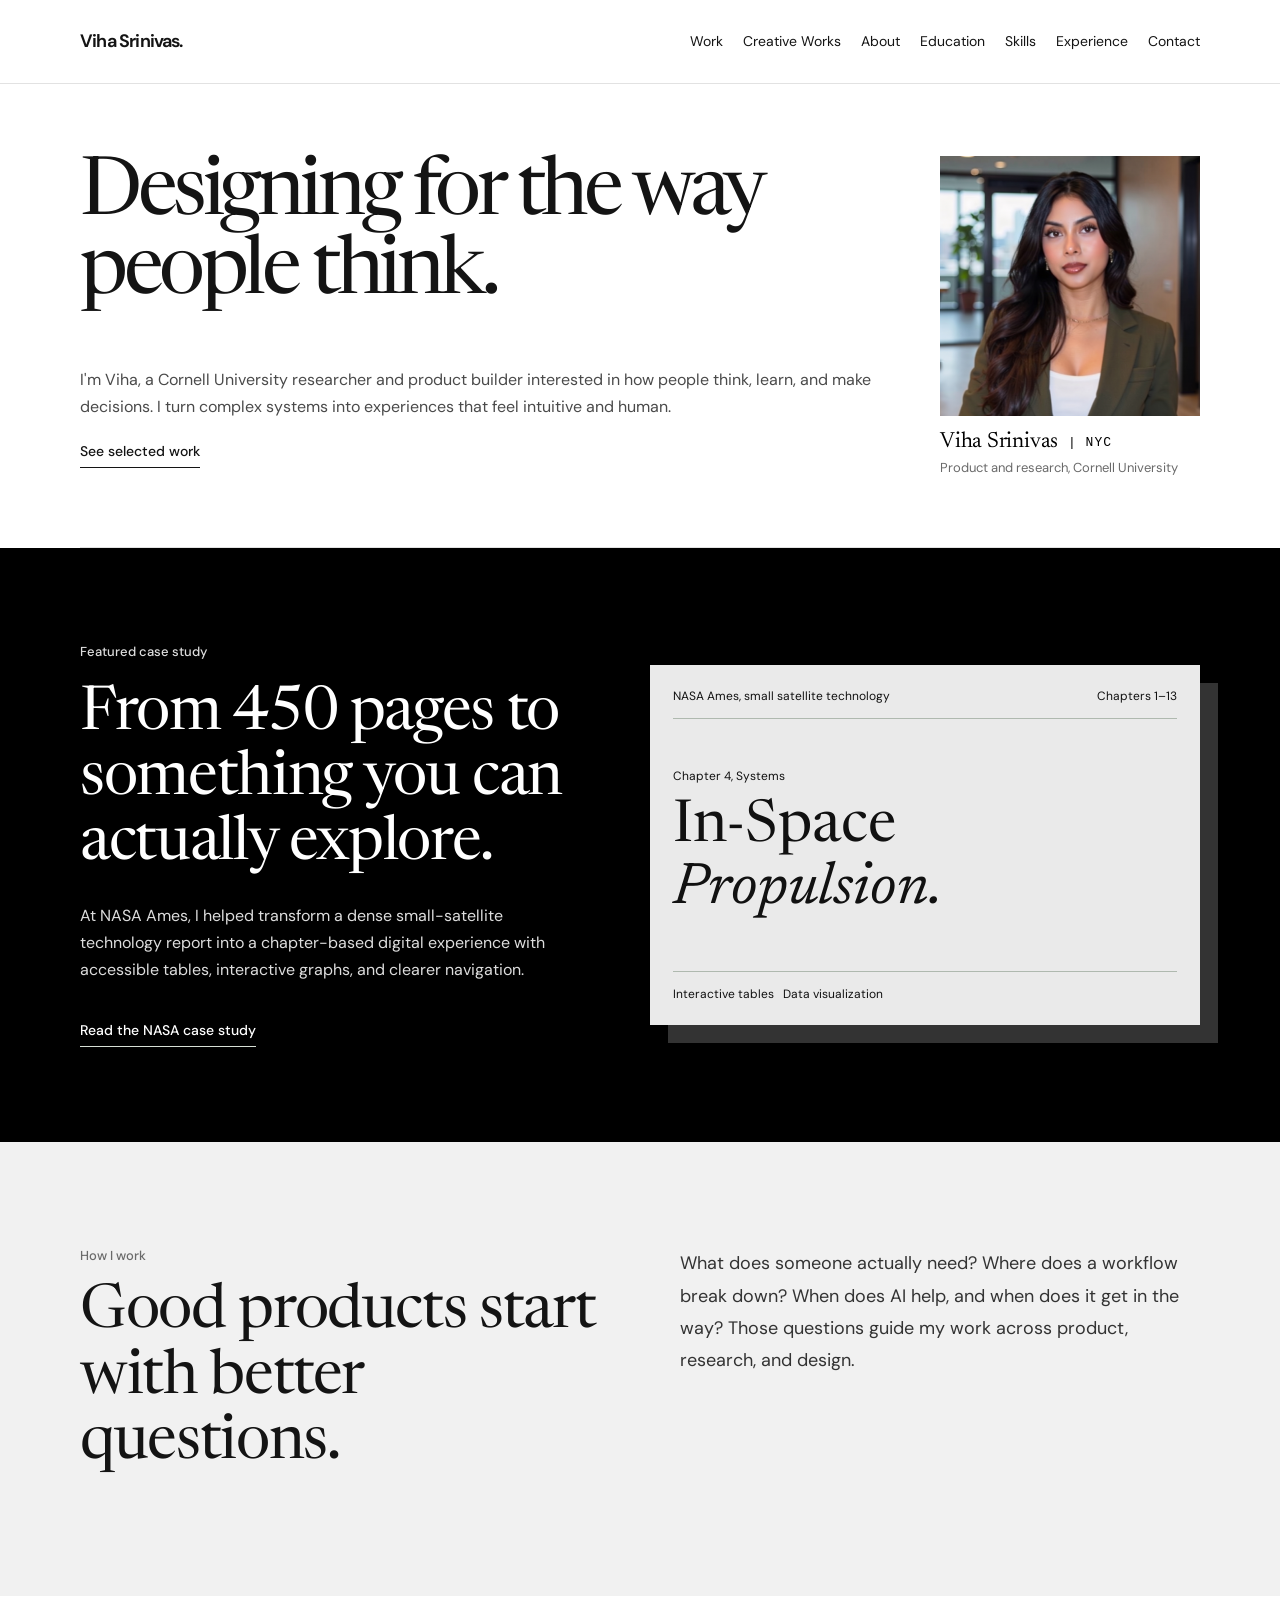
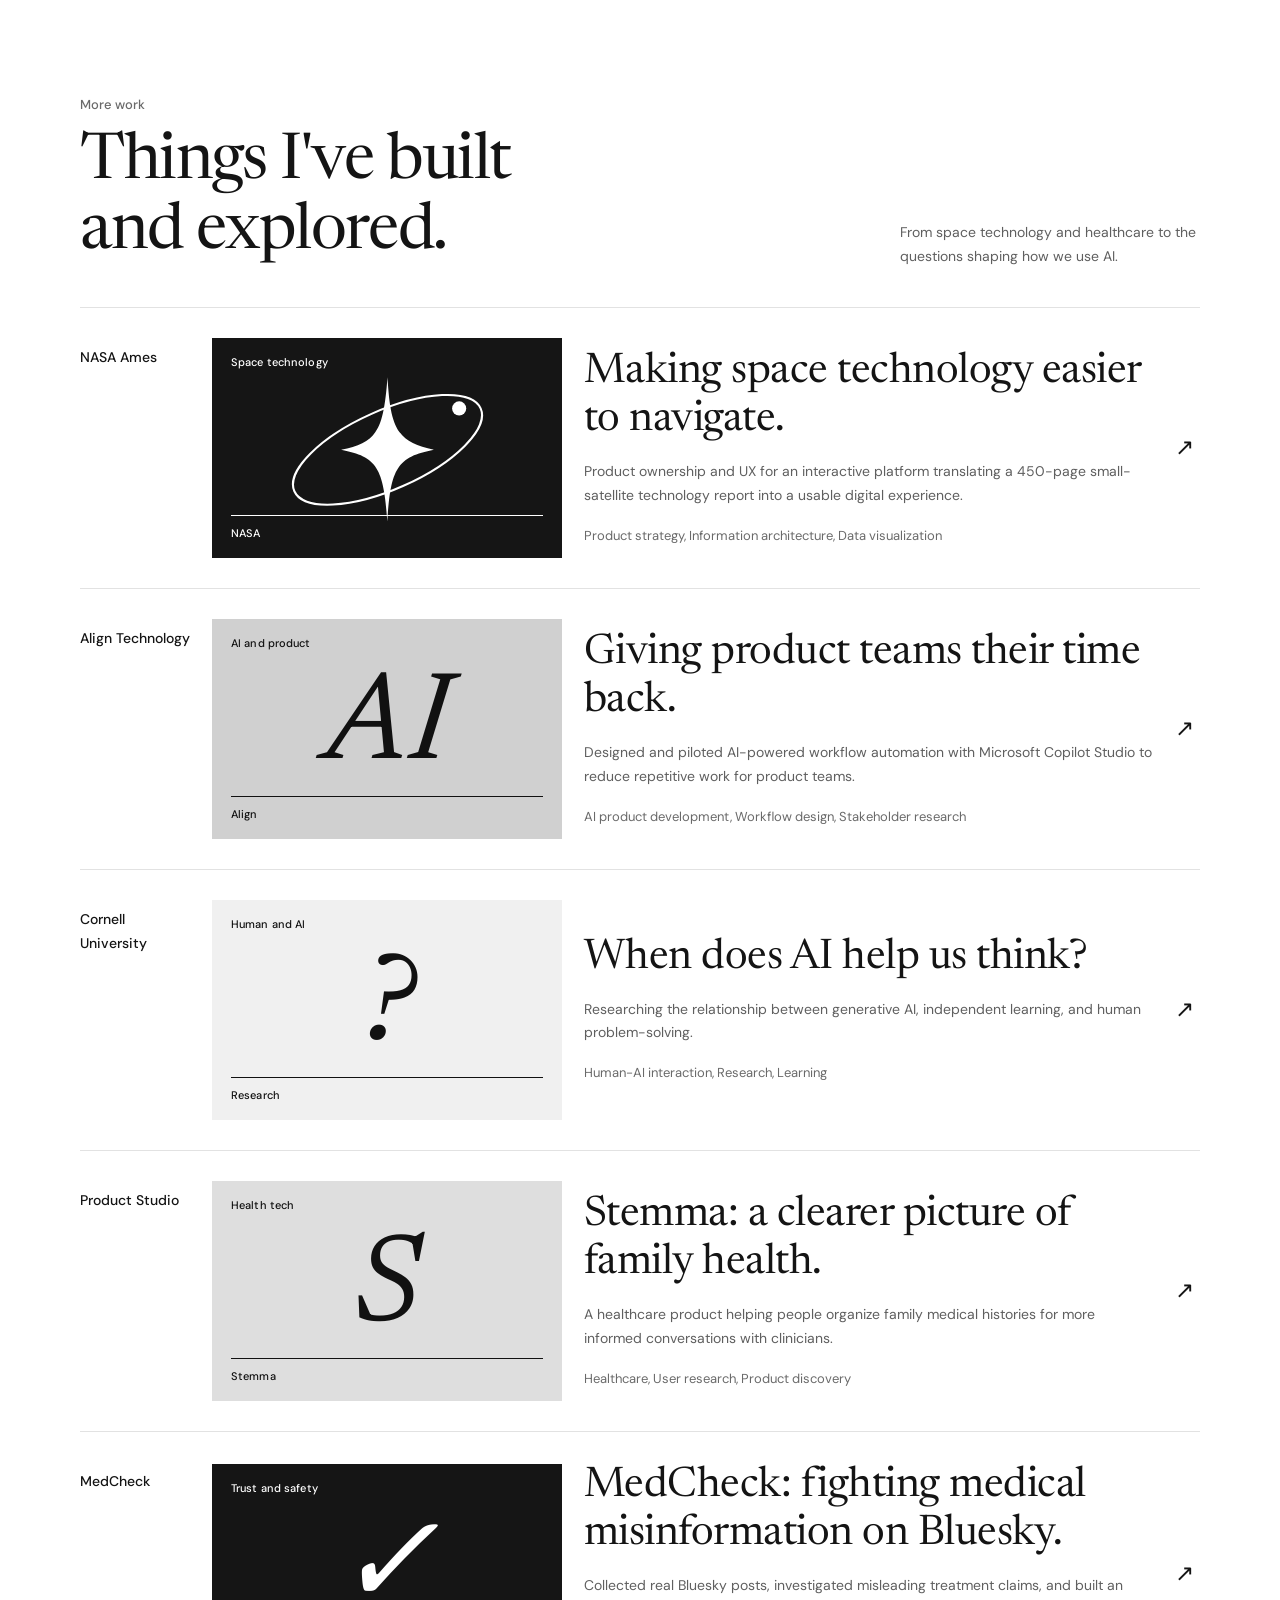
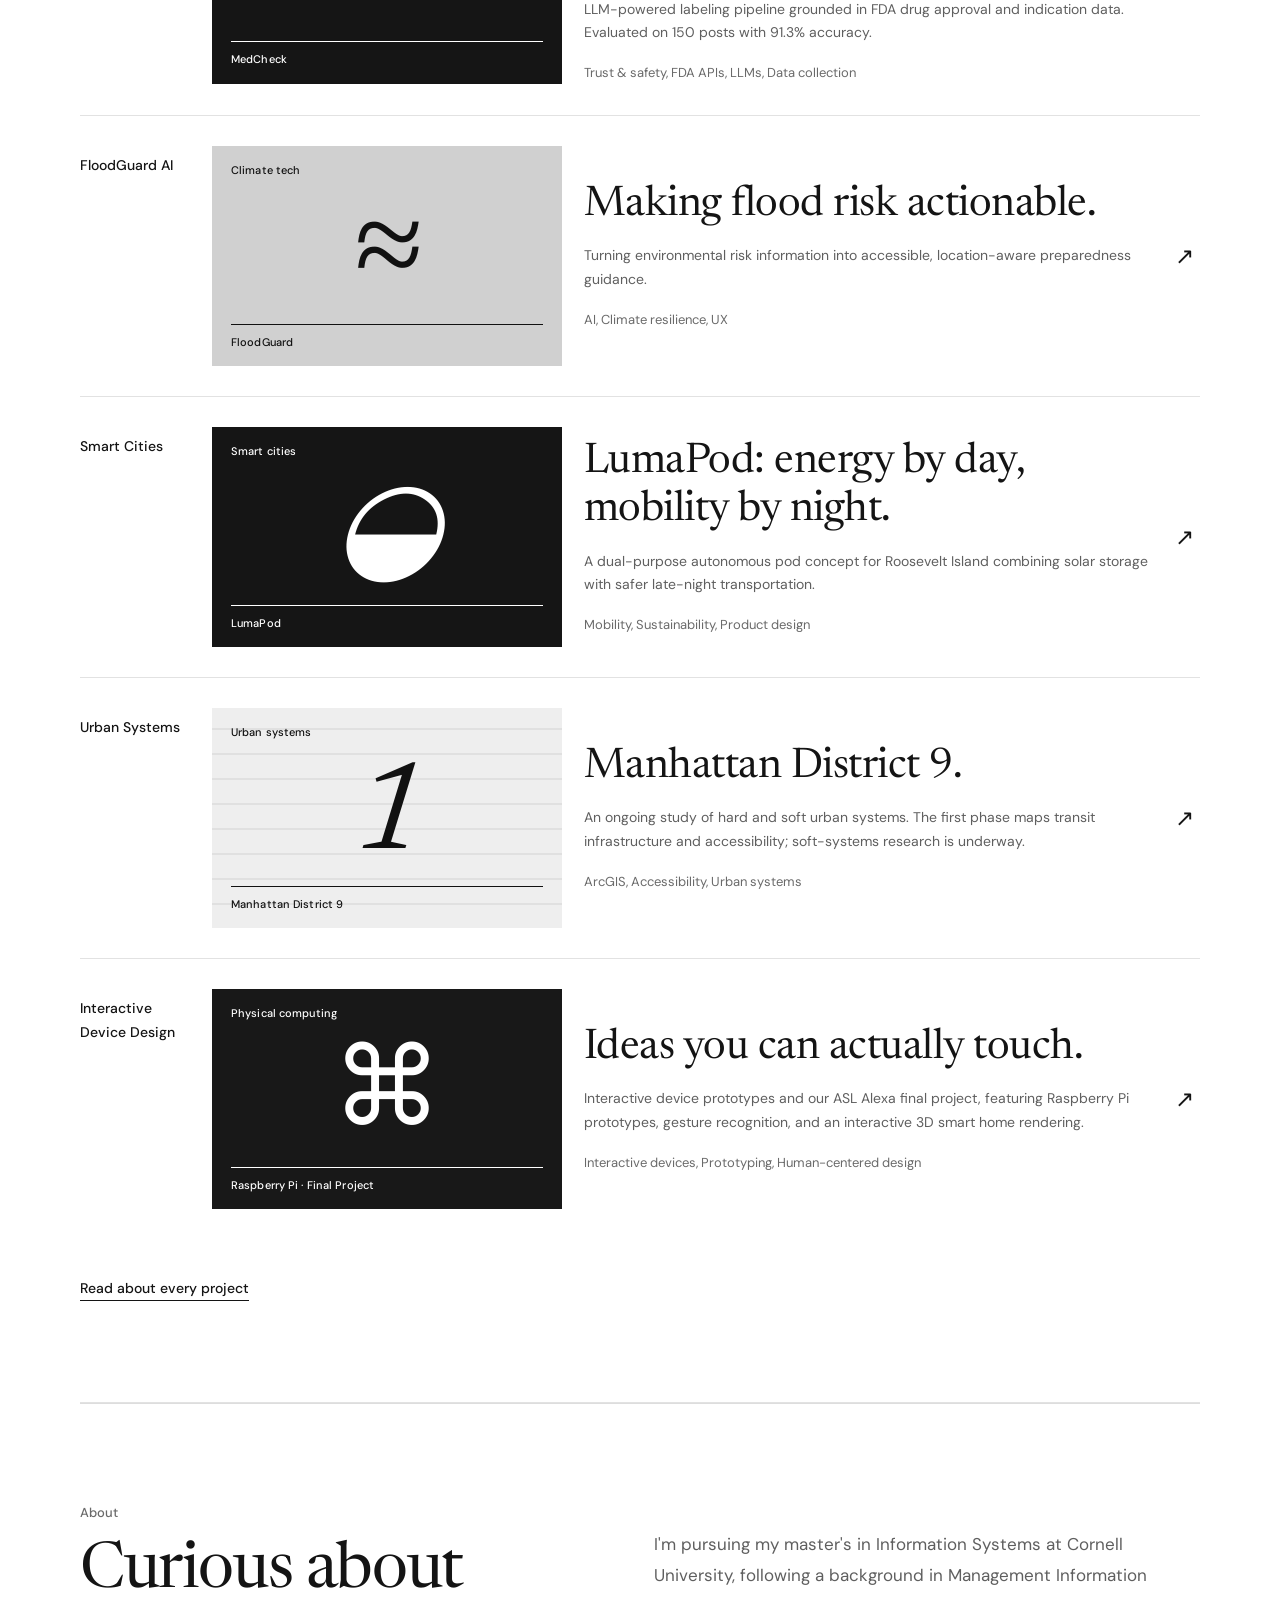
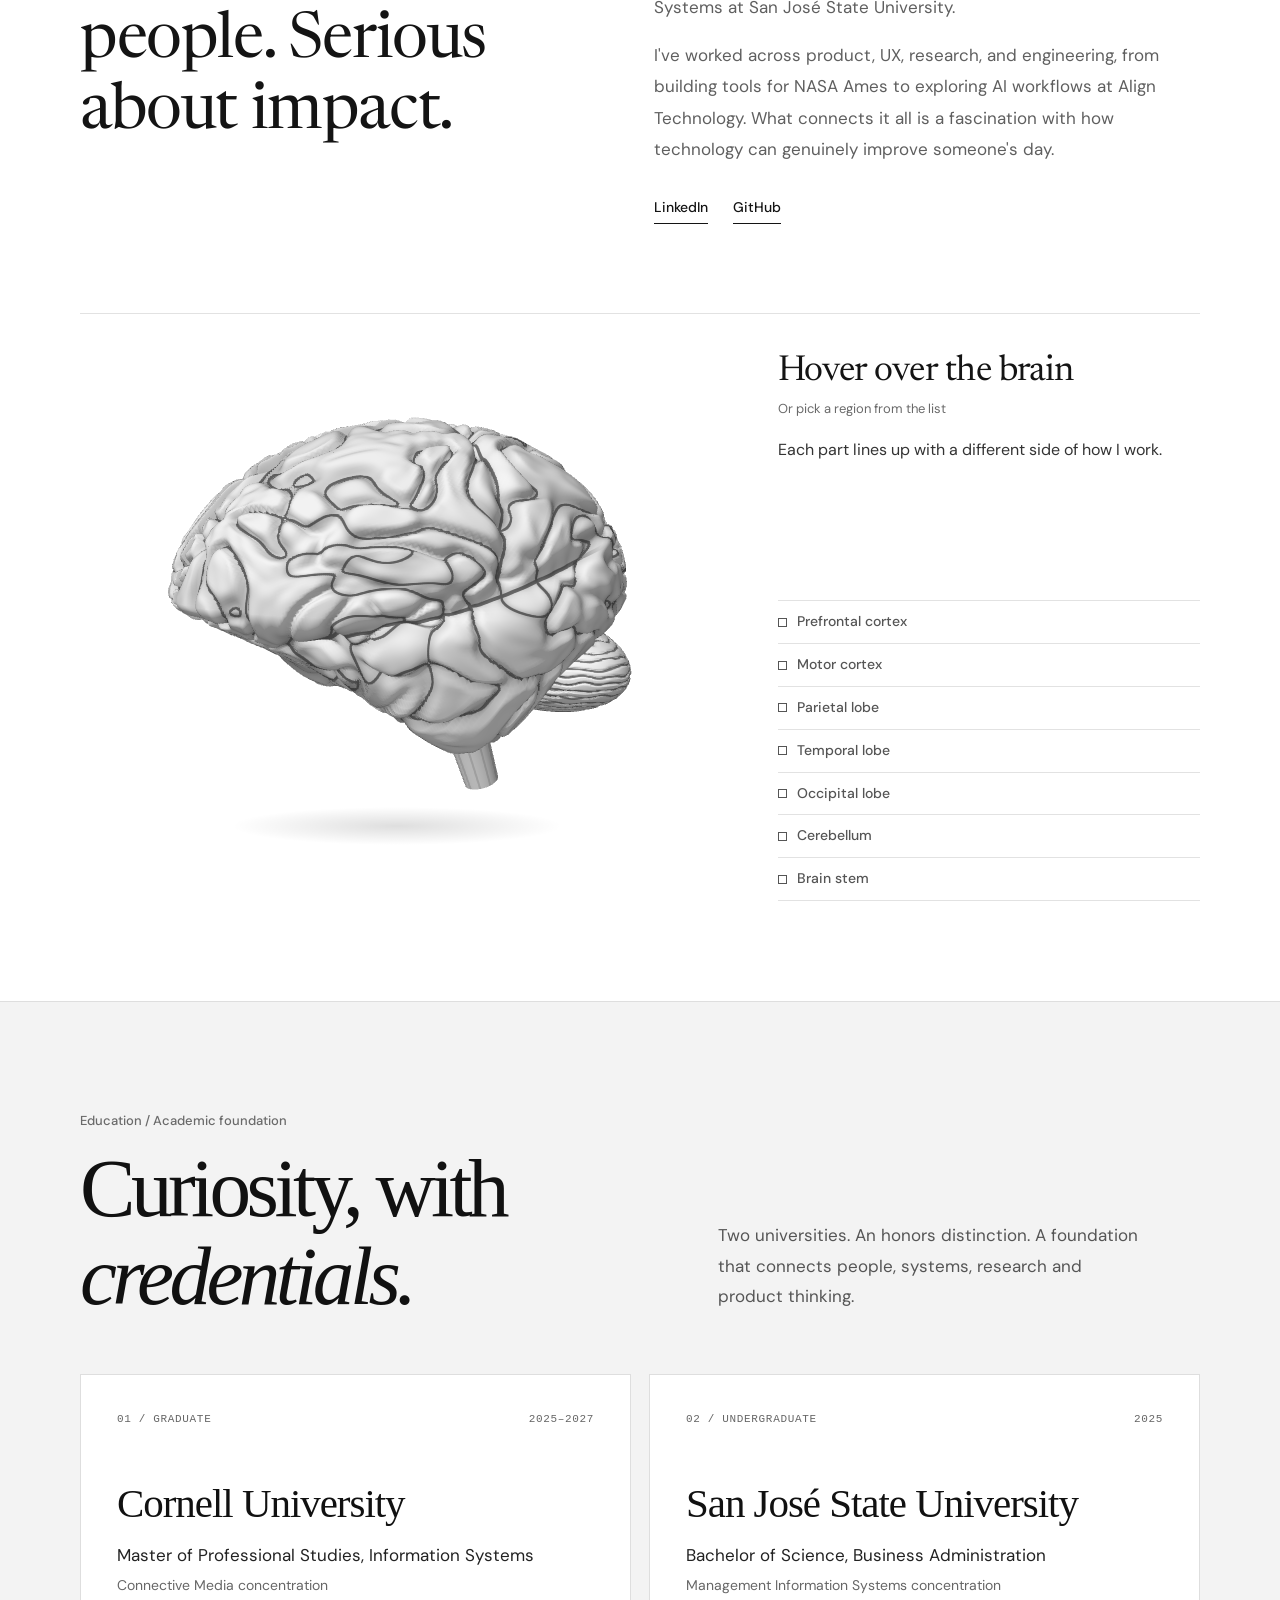
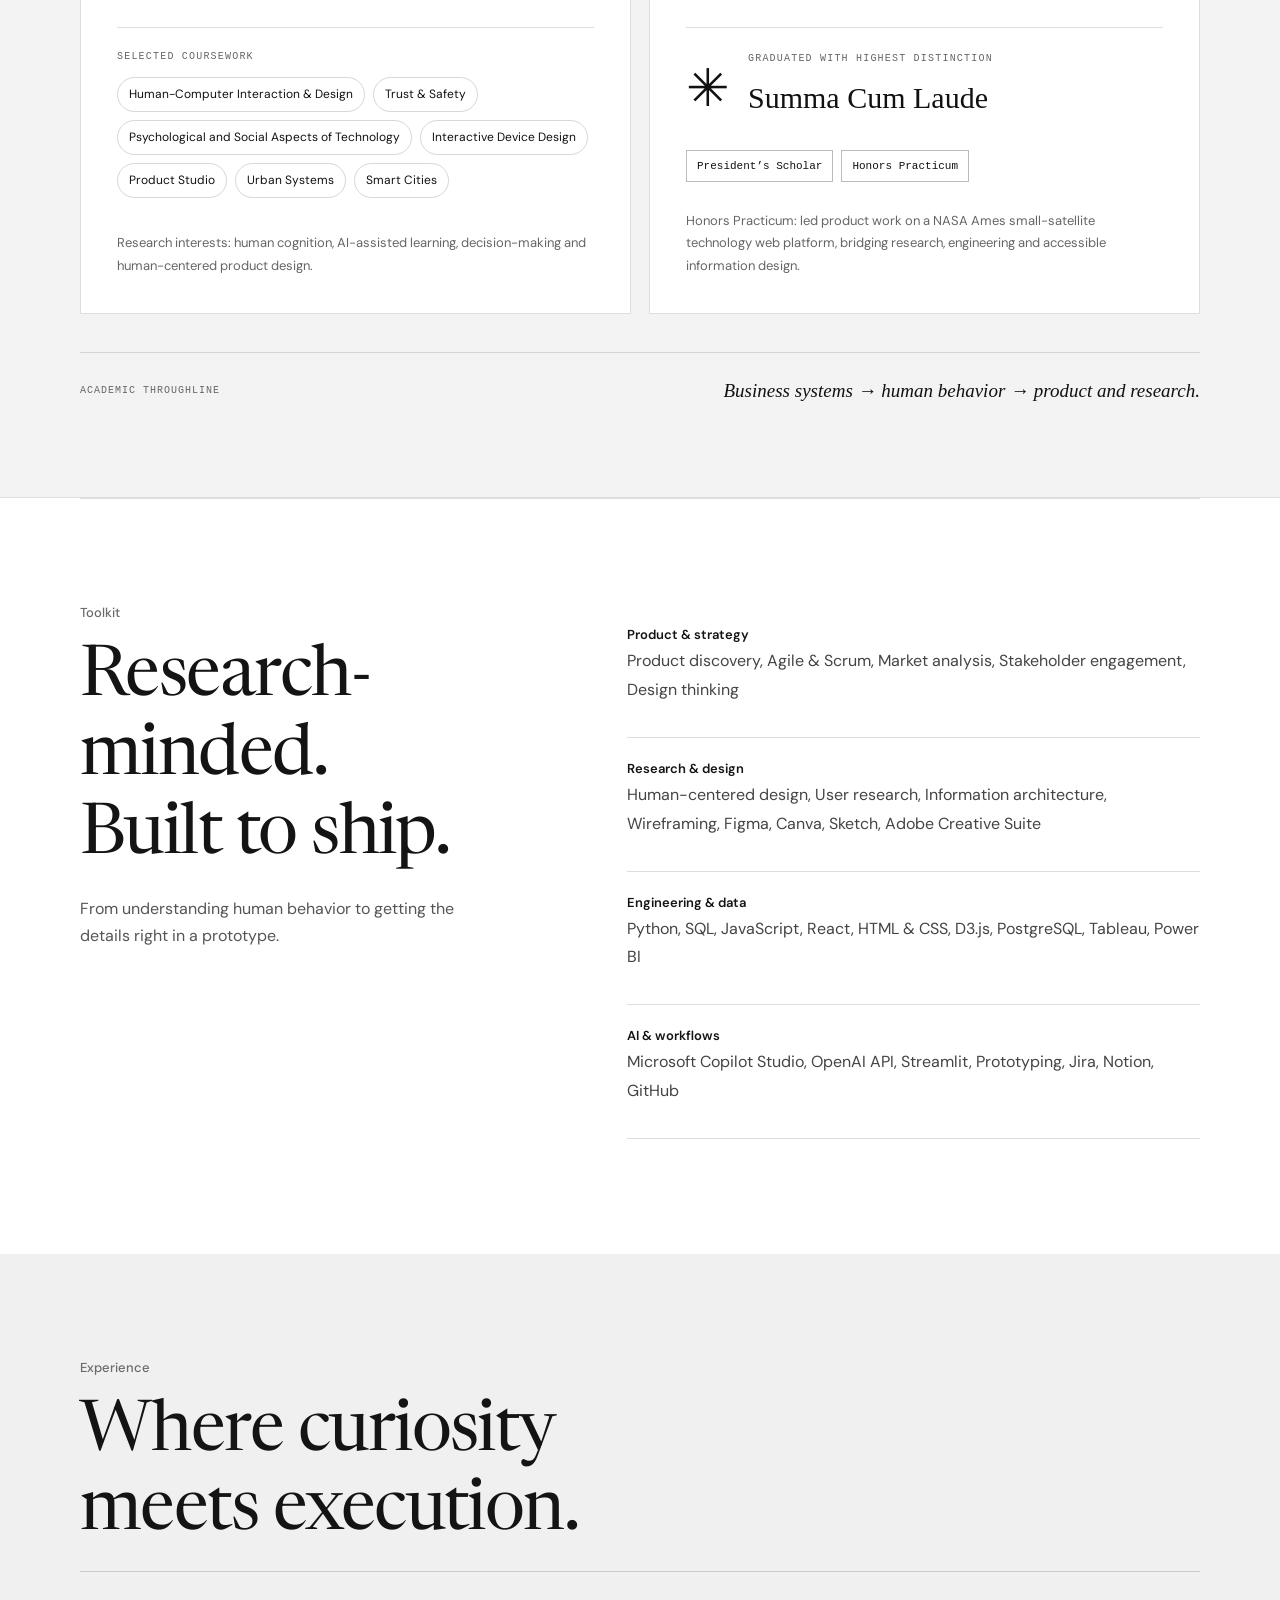
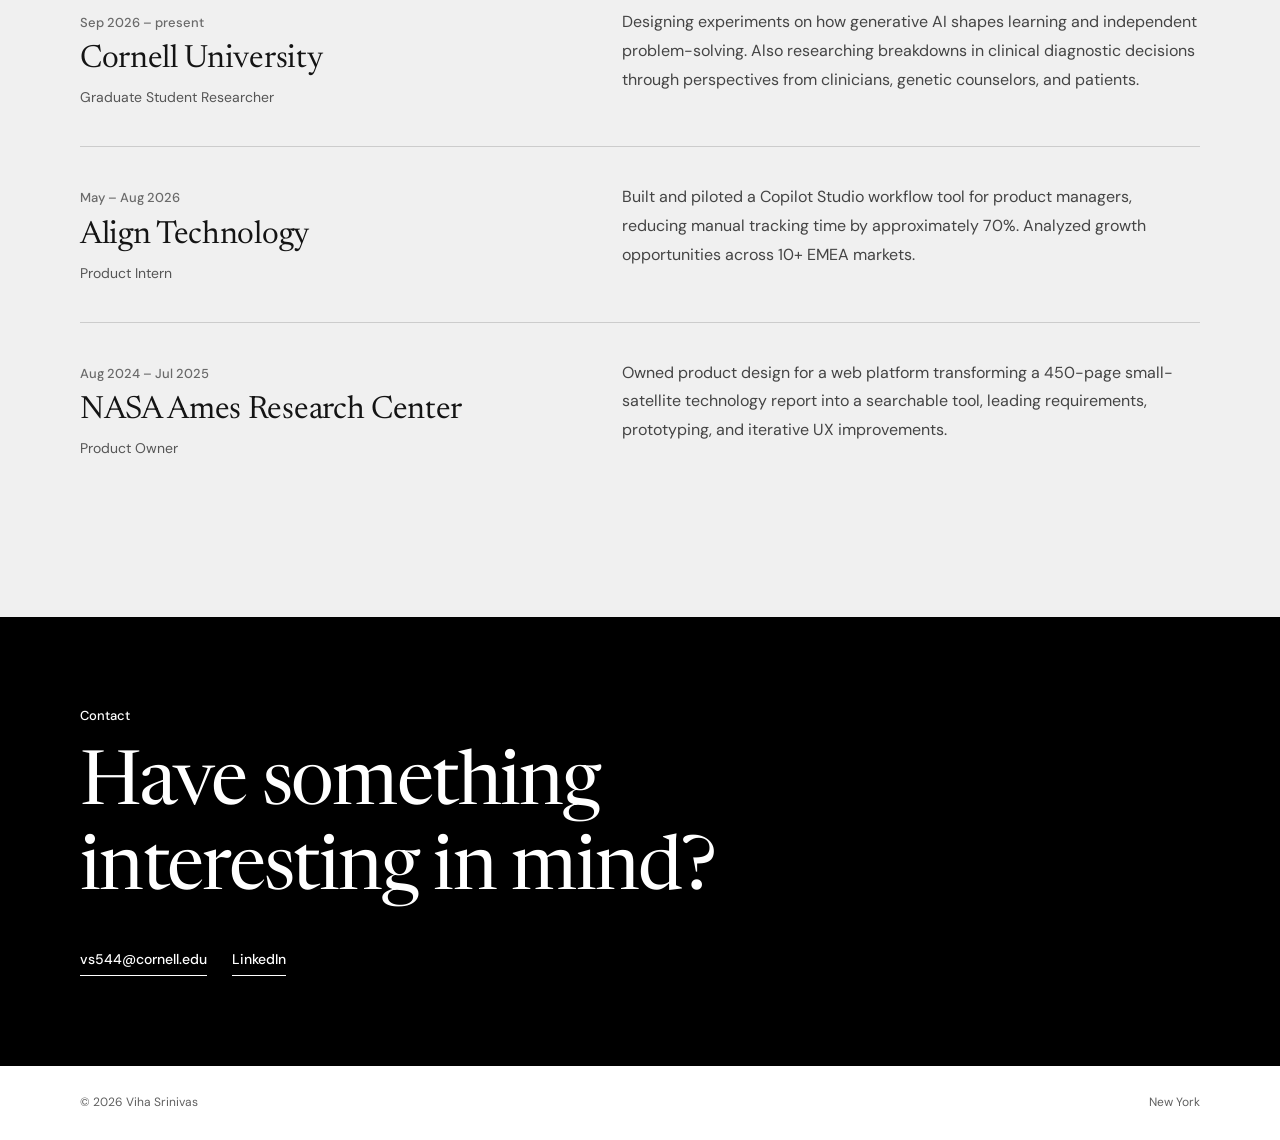
==== commit b1fbff33: "Remove resume link from portfolio navigation" ====
--- a/index.html
+++ b/index.html
@@ -74,7 +74,7 @@
 @media(max-width:859px){.brain{grid-template-columns:1fr;row-gap:24px}.brain-stage{aspect-ratio:8/7}.brain-panel{min-height:0}}
 @media(max-width:620px){header .wrap{flex-wrap:wrap;row-gap:4px;padding:14px 0}.brand{white-space:nowrap}nav{gap:16px;font-size:13px}}
 @media(prefers-reduced-motion:reduce){.brain-panel.is-swap>*{animation:none}.brain-canvas{transition:none}}
-/* Editorial education feature */.education-section{background:#f3f3f3;color:#111;padding:110px 0 90px;border-top:1px solid #dedede;border-bottom:1px solid #dedede}.education-heading{display:grid;grid-template-columns:1.2fr 1fr;column-gap:60px;align-items:end;margin-bottom:54px}.education-heading>.tag{grid-column:1/-1;margin-bottom:15px}.education-heading h2{font-family:'Playfair Display',Georgia,serif;font-weight:400;font-size:clamp(55px,6.5vw,96px);letter-spacing:-.055em;line-height:1.05;margin:0}.education-heading h2 em{font-weight:400}.education-heading>p:last-child{max-width:430px;color:#555;line-height:1.8;font-size:17px;margin:0 0 8px}.education-grid{display:grid;grid-template-columns:1fr 1fr;gap:18px}.education-card{background:#fff;border:1px solid #dedede;padding:38px 36px 36px;min-width:0;display:flex;flex-direction:column;min-height:515px}.edu-top{display:flex;justify-content:space-between;gap:12px;color:#666;font:11px 'DM Mono',monospace;letter-spacing:.06em;margin-bottom:55px}.education-card h3{font-family:'Playfair Display',Georgia,serif;font-weight:400;font-size:clamp(34px,3.2vw,49px);line-height:1.15;letter-spacing:-.025em;margin:0 0 16px}.edu-degree{font-size:17px;line-height:1.5;color:#222;margin:0 0 5px}.edu-focus{font-size:14px;color:#666;margin:0}.edu-rule{height:1px;background:#ddd;margin:30px 0 23px}.edu-label{font:10px 'DM Mono',monospace;letter-spacing:.12em;text-transform:uppercase;color:#666;margin:0 0 15px}.edu-courses{display:flex;flex-wrap:wrap;gap:8px}.edu-courses span{border:1px solid #d7d7d7;padding:9px 11px;border-radius:99px;font-size:12px;line-height:1.25}.edu-footnote{font-size:13px;color:#666;line-height:1.7;margin:auto 0 0;padding-top:28px}.edu-honors{border-top:1px solid #ddd;margin-top:30px;padding-top:25px}.edu-honor-primary{display:flex;gap:18px;align-items:center;margin-bottom:27px}.edu-honor-star{font-size:52px;line-height:1}.edu-honor-primary .edu-label{display:block;margin-bottom:8px}.edu-honor-primary strong{font-family:'Playfair Display',Georgia,serif;font-size:30px;font-weight:400}.edu-honor-row{display:flex;flex-wrap:wrap;gap:8px}.edu-honor-row span{font:11px 'DM Mono',monospace;border:1px solid #bbb;padding:9px 10px}.edu-signoff{display:flex;justify-content:space-between;gap:20px;align-items:center;border-top:1px solid #d5d5d5;margin-top:38px;padding-top:22px}.edu-signoff span{font:10px 'DM Mono',monospace;letter-spacing:.1em;color:#666}.edu-signoff p{font-family:'Playfair Display',Georgia,serif;font-style:italic;font-size:19px;margin:0}@media(max-width:760px){.education-section{padding:75px 0}.education-heading,.education-grid{grid-template-columns:1fr}.education-heading>p:last-child{margin-top:24px}.education-card{min-height:0;padding:28px 24px}.edu-top{margin-bottom:35px}.edu-signoff{align-items:flex-start;flex-direction:column}}.cover-labs{background:#181818;color:#fff}.cover-labs .cover-emblem{font-style:normal;font-size:110px}@media(max-width:650px){.cover-labs .cover-emblem{font-size:130px}}.hero-text{position:relative}.nyc-lineart{width:min(74%,850px);margin:-10px 0 18px auto;pointer-events:none}.nyc-lineart svg{display:block;width:100%;height:auto}.hero h1{position:relative;z-index:1}.hero-city{font:400 13px 'DM Mono',monospace;letter-spacing:.08em;white-space:nowrap;vertical-align:middle;margin-left:5px}.hero-figure{position:relative;z-index:2}@media(min-width:900px){.hero{grid-template-columns:minmax(0,1fr) clamp(230px,21vw,300px);column-gap:clamp(30px,4vw,70px)}.hero h1{font-size:clamp(64px,6.4vw,104px);margin-bottom:0}.nyc-lineart{margin-top:-16px;margin-bottom:10px}.hero-bottom{margin-top:-8px}}@media(max-width:899px){.nyc-lineart{width:90%;margin:8px 0 20px auto}}.hero.wrap{position:relative;grid-template-columns:minmax(0,1fr) clamp(240px,22vw,300px);column-gap:clamp(30px,4vw,70px);align-items:start;padding-top:70px;padding-bottom:75px;min-height:520px}.hero-text{position:relative;z-index:2}.hero h1{font-size:clamp(65px,6.5vw,105px);line-height:.98;letter-spacing:-.055em;max-width:1000px;margin:0;text-wrap:initial}.hero-bottom{margin-top:135px;align-items:flex-end;position:relative;z-index:2}.hero-bottom p{max-width:680px}.hero-figure{z-index:3;position:relative;padding-top:0}.nyc-reference-art{position:absolute;top:65px;left:43%;width:43%;height:auto;z-index:1;pointer-events:none}.hero-name{white-space:nowrap}@media(max-width:900px){.hero.wrap{grid-template-columns:minmax(0,1fr) 210px;gap:20px;min-height:0}.hero h1{font-size:clamp(48px,7vw,75px)}.hero-bottom{margin-top:95px}.nyc-reference-art{top:130px;left:39%;width:48%}}@media(max-width:650px){.hero.wrap{display:flex;flex-direction:column;padding-top:35px;gap:22px}.hero-text{order:1}.hero h1{font-size:clamp(46px,11vw,70px)}.nyc-reference-art{order:2;position:relative;left:auto;top:auto;width:100%;max-height:230px;object-fit:contain;margin:-15px 0}.hero-figure{order:3;width:min(260px,65vw);margin:0}.hero-bottom{margin-top:22px;display:flex;flex-direction:column;align-items:flex-start;gap:18px}}.hero-bottom{display:flex!important;flex-direction:column!important;align-items:flex-start!important;justify-content:flex-start!important;gap:16px!important}.hero-bottom .arrow-link{align-self:flex-start!important;margin:0!important}@media(min-width:900px){.hero .nyc-reference-art{top:205px!important;left:29%!important;width:47%!important}}@media(min-width:900px){.hero .nyc-reference-art{top:150px!important;left:29%!important;width:47%!important}.hero .hero-bottom{margin-top:92px!important}}@media(min-width:900px){.hero .hero-bottom{margin-top:225px!important}.hero{padding-bottom:100px!important}}/* Hero layout reset: skyline occupies its own row, never overlays content */.hero.wrap{display:grid!important;grid-template-columns:minmax(0,1fr) clamp(240px,24vw,340px)!important;column-gap:clamp(28px,4vw,68px)!important;align-items:start!important;min-height:0!important;padding-top:70px!important;padding-bottom:80px!important;overflow:visible!important}.hero-text{min-width:0!important;position:relative!important;z-index:auto!important}.hero h1{font-size:clamp(58px,6.2vw,104px)!important;line-height:.99!important;margin:0!important;letter-spacing:-.055em!important;max-width:none!important}.hero .nyc-reference-art{display:block!important;position:relative!important;inset:auto!important;top:auto!important;left:auto!important;right:auto!important;bottom:auto!important;width:82%!important;max-width:820px!important;height:auto!important;max-height:none!important;object-fit:contain!important;margin:0 0 22px auto!important;transform:none!important;z-index:auto!important}.hero .hero-bottom{position:relative!important;display:flex!important;flex-direction:column!important;align-items:flex-start!important;gap:18px!important;margin:0!important;z-index:auto!important}.hero .hero-bottom p{margin:0!important;max-width:680px!important}.hero .hero-figure{position:relative!important;z-index:1!important;margin:0!important;padding:0!important}.hero .hero-name{white-space:normal!important}@media(max-width:780px){.hero.wrap{display:flex!important;flex-direction:column!important;gap:28px!important;padding-top:38px!important}.hero-text{order:1!important}.hero .nyc-reference-art{width:95%!important;margin:15px 0 22px auto!important}.hero .hero-figure{order:2!important;width:min(280px,75vw)!important}.hero h1{font-size:clamp(45px,10vw,70px)!important}}/* Final hero illustration refinement */@media(min-width:781px){.hero .nyc-reference-art{width:64%!important;max-width:640px!important;margin:2px 3% 24px auto!important;clip-path:inset(0 3% 0 0)!important}.hero .hero-bottom{margin-top:0!important}.hero.wrap{padding-bottom:75px!important}}@media(max-width:780px){.hero .nyc-reference-art{clip-path:inset(0 3% 0 0)!important}}/* Reference-inspired compact editorial hero; art floats in the empty space, not over copy */@media(min-width:1000px){.hero.wrap{position:relative!important;display:grid!important;grid-template-columns:minmax(0,1fr) clamp(260px,23%,360px)!important;column-gap:clamp(32px,5vw,90px)!important;align-items:start!important;padding-top:72px!important;padding-bottom:68px!important;min-height:0!important}.hero-text{position:static!important}.hero h1{font-size:clamp(62px,6.3vw,106px)!important;line-height:.98!important;letter-spacing:-.055em!important;max-width:1050px!important;position:relative!important;z-index:2!important}.hero .nyc-reference-art{position:absolute!important;top:105px!important;left:38%!important;width:49%!important;max-width:none!important;height:auto!important;max-height:none!important;object-fit:contain!important;margin:0!important;clip-path:inset(0 2.8% 0 0)!important;z-index:1!important;pointer-events:none!important}.hero .hero-bottom{margin-top:130px!important;position:relative!important;z-index:3!important;display:flex!important;flex-direction:column!important;align-items:flex-start!important;gap:20px!important}.hero .hero-bottom p{max-width:850px!important;font-size:clamp(16px,1.25vw,20px)!important;line-height:1.7!important}.hero .hero-figure{position:relative!important;z-index:4!important;width:100%!important}.hero .hero-photo{aspect-ratio:1/1!important}.hero .hero-name{white-space:nowrap!important}}@media(min-width:781px) and (max-width:999px){.hero .nyc-reference-art{width:72%!important;margin:20px 0 20px auto!important;clip-path:inset(0 3% 0 0)!important}}@media(min-width:1000px){.hero .nyc-reference-art{top:130px!important;left:34%!important}}/* Skyline removed: clean hero layout */.hero .nyc-reference-art,.hero .nyc-lineart{display:none!important}@media(min-width:1000px){.hero .hero-bottom{margin-top:52px!important}}.resume-nav{border:1px solid #222;padding:8px 13px!important;text-decoration:none!important;white-space:nowrap}.resume-nav:hover{background:#111;color:#fff}</style></head><body><header><div class="wrap"><a class="brand" href="/">Viha Srinivas<span style="color:#758a77">.</span></a><nav aria-label="Primary"><a href="#work">Work</a><a href="creative.html">Creative Works</a><a href="#about">About</a><a href="#education">Education</a><a href="#skills">Skills</a><a href="#experience">Experience</a><a href="#contact">Contact</a><a href="resume.html" class="resume-nav">Resume ↗</a></nav></div></header><main><section class="hero wrap"><div class="hero-text"><h1>Designing for the way people think.</h1><div class="hero-bottom"><p>I'm Viha, a Cornell University researcher and product builder interested in how people think, learn, and make decisions. I turn complex systems into experiences that feel intuitive and human.</p><a class="arrow-link" href="#work">See selected work</a></div></div><figure class="hero-figure"><div class="hero-photo"><img width="1100" height="1220" fetchpriority="high" src="newheadshot.jpeg" onerror="this.onerror=null;this.src=this.dataset.fallback" data-fallback="[data-uri]" alt="Viha Srinivas" /></div><figcaption><span class="hero-name">Viha Srinivas <span class="hero-city">| NYC</span></span><span class="hero-role">Product and research, Cornell University</span></figcaption></figure></section><section class="feature" id="featured"><div class="wrap feature-inner"><div><p class="tag">Featured case study</p><h2>From 450 pages to something you can actually explore.</h2><p>At NASA Ames, I helped transform a dense small-satellite technology report into a chapter-based digital experience with accessible tables, interactive graphs, and clearer navigation.</p><a class="arrow-link" href="work.html#nasa">Read the NASA case study</a></div><a class="feature-art" href="work.html#nasa"><div class="art-top"><span>NASA Ames, small satellite technology</span><span>Chapters 1–13</span></div><div class="art-center"><span class="chapter">Chapter 4, Systems</span>In-Space<br><em>Propulsion.</em></div><div class="art-bottom">Interactive tables&nbsp;&nbsp;&nbsp;Data visualization</div></a></div></section><section class="section-intro"><div class="wrap intro-grid"><div><p class="tag">How I work</p><h2>Good products start with better questions.</h2></div><div><p>What does someone actually need? Where does a workflow break down? When does AI help, and when does it get in the way? Those questions guide my work across product, research, and design.</p></div></div></section><section class="section work wrap" id="work"><div class="section-head"><div><p class="tag">More work</p><h2>Things I've built<br>and explored.</h2></div><p>From space technology and healthcare to the questions shaping how we use AI.</p></div>
+/* Editorial education feature */.education-section{background:#f3f3f3;color:#111;padding:110px 0 90px;border-top:1px solid #dedede;border-bottom:1px solid #dedede}.education-heading{display:grid;grid-template-columns:1.2fr 1fr;column-gap:60px;align-items:end;margin-bottom:54px}.education-heading>.tag{grid-column:1/-1;margin-bottom:15px}.education-heading h2{font-family:'Playfair Display',Georgia,serif;font-weight:400;font-size:clamp(55px,6.5vw,96px);letter-spacing:-.055em;line-height:1.05;margin:0}.education-heading h2 em{font-weight:400}.education-heading>p:last-child{max-width:430px;color:#555;line-height:1.8;font-size:17px;margin:0 0 8px}.education-grid{display:grid;grid-template-columns:1fr 1fr;gap:18px}.education-card{background:#fff;border:1px solid #dedede;padding:38px 36px 36px;min-width:0;display:flex;flex-direction:column;min-height:515px}.edu-top{display:flex;justify-content:space-between;gap:12px;color:#666;font:11px 'DM Mono',monospace;letter-spacing:.06em;margin-bottom:55px}.education-card h3{font-family:'Playfair Display',Georgia,serif;font-weight:400;font-size:clamp(34px,3.2vw,49px);line-height:1.15;letter-spacing:-.025em;margin:0 0 16px}.edu-degree{font-size:17px;line-height:1.5;color:#222;margin:0 0 5px}.edu-focus{font-size:14px;color:#666;margin:0}.edu-rule{height:1px;background:#ddd;margin:30px 0 23px}.edu-label{font:10px 'DM Mono',monospace;letter-spacing:.12em;text-transform:uppercase;color:#666;margin:0 0 15px}.edu-courses{display:flex;flex-wrap:wrap;gap:8px}.edu-courses span{border:1px solid #d7d7d7;padding:9px 11px;border-radius:99px;font-size:12px;line-height:1.25}.edu-footnote{font-size:13px;color:#666;line-height:1.7;margin:auto 0 0;padding-top:28px}.edu-honors{border-top:1px solid #ddd;margin-top:30px;padding-top:25px}.edu-honor-primary{display:flex;gap:18px;align-items:center;margin-bottom:27px}.edu-honor-star{font-size:52px;line-height:1}.edu-honor-primary .edu-label{display:block;margin-bottom:8px}.edu-honor-primary strong{font-family:'Playfair Display',Georgia,serif;font-size:30px;font-weight:400}.edu-honor-row{display:flex;flex-wrap:wrap;gap:8px}.edu-honor-row span{font:11px 'DM Mono',monospace;border:1px solid #bbb;padding:9px 10px}.edu-signoff{display:flex;justify-content:space-between;gap:20px;align-items:center;border-top:1px solid #d5d5d5;margin-top:38px;padding-top:22px}.edu-signoff span{font:10px 'DM Mono',monospace;letter-spacing:.1em;color:#666}.edu-signoff p{font-family:'Playfair Display',Georgia,serif;font-style:italic;font-size:19px;margin:0}@media(max-width:760px){.education-section{padding:75px 0}.education-heading,.education-grid{grid-template-columns:1fr}.education-heading>p:last-child{margin-top:24px}.education-card{min-height:0;padding:28px 24px}.edu-top{margin-bottom:35px}.edu-signoff{align-items:flex-start;flex-direction:column}}.cover-labs{background:#181818;color:#fff}.cover-labs .cover-emblem{font-style:normal;font-size:110px}@media(max-width:650px){.cover-labs .cover-emblem{font-size:130px}}.hero-text{position:relative}.nyc-lineart{width:min(74%,850px);margin:-10px 0 18px auto;pointer-events:none}.nyc-lineart svg{display:block;width:100%;height:auto}.hero h1{position:relative;z-index:1}.hero-city{font:400 13px 'DM Mono',monospace;letter-spacing:.08em;white-space:nowrap;vertical-align:middle;margin-left:5px}.hero-figure{position:relative;z-index:2}@media(min-width:900px){.hero{grid-template-columns:minmax(0,1fr) clamp(230px,21vw,300px);column-gap:clamp(30px,4vw,70px)}.hero h1{font-size:clamp(64px,6.4vw,104px);margin-bottom:0}.nyc-lineart{margin-top:-16px;margin-bottom:10px}.hero-bottom{margin-top:-8px}}@media(max-width:899px){.nyc-lineart{width:90%;margin:8px 0 20px auto}}.hero.wrap{position:relative;grid-template-columns:minmax(0,1fr) clamp(240px,22vw,300px);column-gap:clamp(30px,4vw,70px);align-items:start;padding-top:70px;padding-bottom:75px;min-height:520px}.hero-text{position:relative;z-index:2}.hero h1{font-size:clamp(65px,6.5vw,105px);line-height:.98;letter-spacing:-.055em;max-width:1000px;margin:0;text-wrap:initial}.hero-bottom{margin-top:135px;align-items:flex-end;position:relative;z-index:2}.hero-bottom p{max-width:680px}.hero-figure{z-index:3;position:relative;padding-top:0}.nyc-reference-art{position:absolute;top:65px;left:43%;width:43%;height:auto;z-index:1;pointer-events:none}.hero-name{white-space:nowrap}@media(max-width:900px){.hero.wrap{grid-template-columns:minmax(0,1fr) 210px;gap:20px;min-height:0}.hero h1{font-size:clamp(48px,7vw,75px)}.hero-bottom{margin-top:95px}.nyc-reference-art{top:130px;left:39%;width:48%}}@media(max-width:650px){.hero.wrap{display:flex;flex-direction:column;padding-top:35px;gap:22px}.hero-text{order:1}.hero h1{font-size:clamp(46px,11vw,70px)}.nyc-reference-art{order:2;position:relative;left:auto;top:auto;width:100%;max-height:230px;object-fit:contain;margin:-15px 0}.hero-figure{order:3;width:min(260px,65vw);margin:0}.hero-bottom{margin-top:22px;display:flex;flex-direction:column;align-items:flex-start;gap:18px}}.hero-bottom{display:flex!important;flex-direction:column!important;align-items:flex-start!important;justify-content:flex-start!important;gap:16px!important}.hero-bottom .arrow-link{align-self:flex-start!important;margin:0!important}@media(min-width:900px){.hero .nyc-reference-art{top:205px!important;left:29%!important;width:47%!important}}@media(min-width:900px){.hero .nyc-reference-art{top:150px!important;left:29%!important;width:47%!important}.hero .hero-bottom{margin-top:92px!important}}@media(min-width:900px){.hero .hero-bottom{margin-top:225px!important}.hero{padding-bottom:100px!important}}/* Hero layout reset: skyline occupies its own row, never overlays content */.hero.wrap{display:grid!important;grid-template-columns:minmax(0,1fr) clamp(240px,24vw,340px)!important;column-gap:clamp(28px,4vw,68px)!important;align-items:start!important;min-height:0!important;padding-top:70px!important;padding-bottom:80px!important;overflow:visible!important}.hero-text{min-width:0!important;position:relative!important;z-index:auto!important}.hero h1{font-size:clamp(58px,6.2vw,104px)!important;line-height:.99!important;margin:0!important;letter-spacing:-.055em!important;max-width:none!important}.hero .nyc-reference-art{display:block!important;position:relative!important;inset:auto!important;top:auto!important;left:auto!important;right:auto!important;bottom:auto!important;width:82%!important;max-width:820px!important;height:auto!important;max-height:none!important;object-fit:contain!important;margin:0 0 22px auto!important;transform:none!important;z-index:auto!important}.hero .hero-bottom{position:relative!important;display:flex!important;flex-direction:column!important;align-items:flex-start!important;gap:18px!important;margin:0!important;z-index:auto!important}.hero .hero-bottom p{margin:0!important;max-width:680px!important}.hero .hero-figure{position:relative!important;z-index:1!important;margin:0!important;padding:0!important}.hero .hero-name{white-space:normal!important}@media(max-width:780px){.hero.wrap{display:flex!important;flex-direction:column!important;gap:28px!important;padding-top:38px!important}.hero-text{order:1!important}.hero .nyc-reference-art{width:95%!important;margin:15px 0 22px auto!important}.hero .hero-figure{order:2!important;width:min(280px,75vw)!important}.hero h1{font-size:clamp(45px,10vw,70px)!important}}/* Final hero illustration refinement */@media(min-width:781px){.hero .nyc-reference-art{width:64%!important;max-width:640px!important;margin:2px 3% 24px auto!important;clip-path:inset(0 3% 0 0)!important}.hero .hero-bottom{margin-top:0!important}.hero.wrap{padding-bottom:75px!important}}@media(max-width:780px){.hero .nyc-reference-art{clip-path:inset(0 3% 0 0)!important}}/* Reference-inspired compact editorial hero; art floats in the empty space, not over copy */@media(min-width:1000px){.hero.wrap{position:relative!important;display:grid!important;grid-template-columns:minmax(0,1fr) clamp(260px,23%,360px)!important;column-gap:clamp(32px,5vw,90px)!important;align-items:start!important;padding-top:72px!important;padding-bottom:68px!important;min-height:0!important}.hero-text{position:static!important}.hero h1{font-size:clamp(62px,6.3vw,106px)!important;line-height:.98!important;letter-spacing:-.055em!important;max-width:1050px!important;position:relative!important;z-index:2!important}.hero .nyc-reference-art{position:absolute!important;top:105px!important;left:38%!important;width:49%!important;max-width:none!important;height:auto!important;max-height:none!important;object-fit:contain!important;margin:0!important;clip-path:inset(0 2.8% 0 0)!important;z-index:1!important;pointer-events:none!important}.hero .hero-bottom{margin-top:130px!important;position:relative!important;z-index:3!important;display:flex!important;flex-direction:column!important;align-items:flex-start!important;gap:20px!important}.hero .hero-bottom p{max-width:850px!important;font-size:clamp(16px,1.25vw,20px)!important;line-height:1.7!important}.hero .hero-figure{position:relative!important;z-index:4!important;width:100%!important}.hero .hero-photo{aspect-ratio:1/1!important}.hero .hero-name{white-space:nowrap!important}}@media(min-width:781px) and (max-width:999px){.hero .nyc-reference-art{width:72%!important;margin:20px 0 20px auto!important;clip-path:inset(0 3% 0 0)!important}}@media(min-width:1000px){.hero .nyc-reference-art{top:130px!important;left:34%!important}}/* Skyline removed: clean hero layout */.hero .nyc-reference-art,.hero .nyc-lineart{display:none!important}@media(min-width:1000px){.hero .hero-bottom{margin-top:52px!important}}</style></head><body><header><div class="wrap"><a class="brand" href="/">Viha Srinivas<span style="color:#758a77">.</span></a><nav aria-label="Primary"><a href="#work">Work</a><a href="creative.html">Creative Works</a><a href="#about">About</a><a href="#education">Education</a><a href="#skills">Skills</a><a href="#experience">Experience</a><a href="#contact">Contact</a></nav></div></header><main><section class="hero wrap"><div class="hero-text"><h1>Designing for the way people think.</h1><div class="hero-bottom"><p>I'm Viha, a Cornell University researcher and product builder interested in how people think, learn, and make decisions. I turn complex systems into experiences that feel intuitive and human.</p><a class="arrow-link" href="#work">See selected work</a></div></div><figure class="hero-figure"><div class="hero-photo"><img width="1100" height="1220" fetchpriority="high" src="newheadshot.jpeg" onerror="this.onerror=null;this.src=this.dataset.fallback" data-fallback="[data-uri]" alt="Viha Srinivas" /></div><figcaption><span class="hero-name">Viha Srinivas <span class="hero-city">| NYC</span></span><span class="hero-role">Product and research, Cornell University</span></figcaption></figure></section><section class="feature" id="featured"><div class="wrap feature-inner"><div><p class="tag">Featured case study</p><h2>From 450 pages to something you can actually explore.</h2><p>At NASA Ames, I helped transform a dense small-satellite technology report into a chapter-based digital experience with accessible tables, interactive graphs, and clearer navigation.</p><a class="arrow-link" href="work.html#nasa">Read the NASA case study</a></div><a class="feature-art" href="work.html#nasa"><div class="art-top"><span>NASA Ames, small satellite technology</span><span>Chapters 1–13</span></div><div class="art-center"><span class="chapter">Chapter 4, Systems</span>In-Space<br><em>Propulsion.</em></div><div class="art-bottom">Interactive tables&nbsp;&nbsp;&nbsp;Data visualization</div></a></div></section><section class="section-intro"><div class="wrap intro-grid"><div><p class="tag">How I work</p><h2>Good products start with better questions.</h2></div><div><p>What does someone actually need? Where does a workflow break down? When does AI help, and when does it get in the way? Those questions guide my work across product, research, and design.</p></div></div></section><section class="section work wrap" id="work"><div class="section-head"><div><p class="tag">More work</p><h2>Things I've built<br>and explored.</h2></div><p>From space technology and healthcare to the questions shaping how we use AI.</p></div>
 <a class="project" href="work.html#nasa"><span class="number">NASA Ames</span><div class="project-cover cover-nasa" aria-hidden="true"><span class="cover-top">Space technology</span><span class="cover-emblem"><svg viewBox="0 0 240 170" aria-hidden="true"><ellipse cx="120" cy="87" rx="101" ry="39" transform="rotate(-24 120 87)" fill="none" stroke="currentColor" stroke-width="2"/><circle cx="191" cy="46" r="7" fill="currentColor"/><path d="M120 15 C123 67 130 79 166 87 C130 94 123 105 120 158 C116 105 110 94 74 87 C110 80 116 67 120 15Z" fill="currentColor"/></svg></span><span class="cover-bottom">NASA</span></div><div><h3>Making space technology easier to navigate.</h3><p>Product ownership and UX for an interactive platform translating a 450-page small-satellite technology report into a usable digital experience.</p><span class="metric">Product strategy, Information architecture, Data visualization</span></div><span class="open">↗</span></a>
 <a class="project" href="work.html#align"><span class="number">Align Technology</span><div class="project-cover cover-align" aria-hidden="true"><span class="cover-top">AI and product</span><span class="cover-emblem">AI</span><span class="cover-bottom">Align</span></div><div><h3>Giving product teams their time back.</h3><p>Designed and piloted AI-powered workflow automation with Microsoft Copilot Studio to reduce repetitive work for product teams.</p><span class="metric">AI product development, Workflow design, Stakeholder research</span></div><span class="open">↗</span></a>
 <a class="project" href="work.html#research"><span class="number">Cornell University</span><div class="project-cover cover-research" aria-hidden="true"><span class="cover-top">Human and AI</span><span class="cover-emblem">?</span><span class="cover-bottom">Research</span></div><div><h3>When does AI help us think?</h3><p>Researching the relationship between generative AI, independent learning, and human problem-solving.</p><span class="metric">Human-AI interaction, Research, Learning</span></div><span class="open">↗</span></a>
